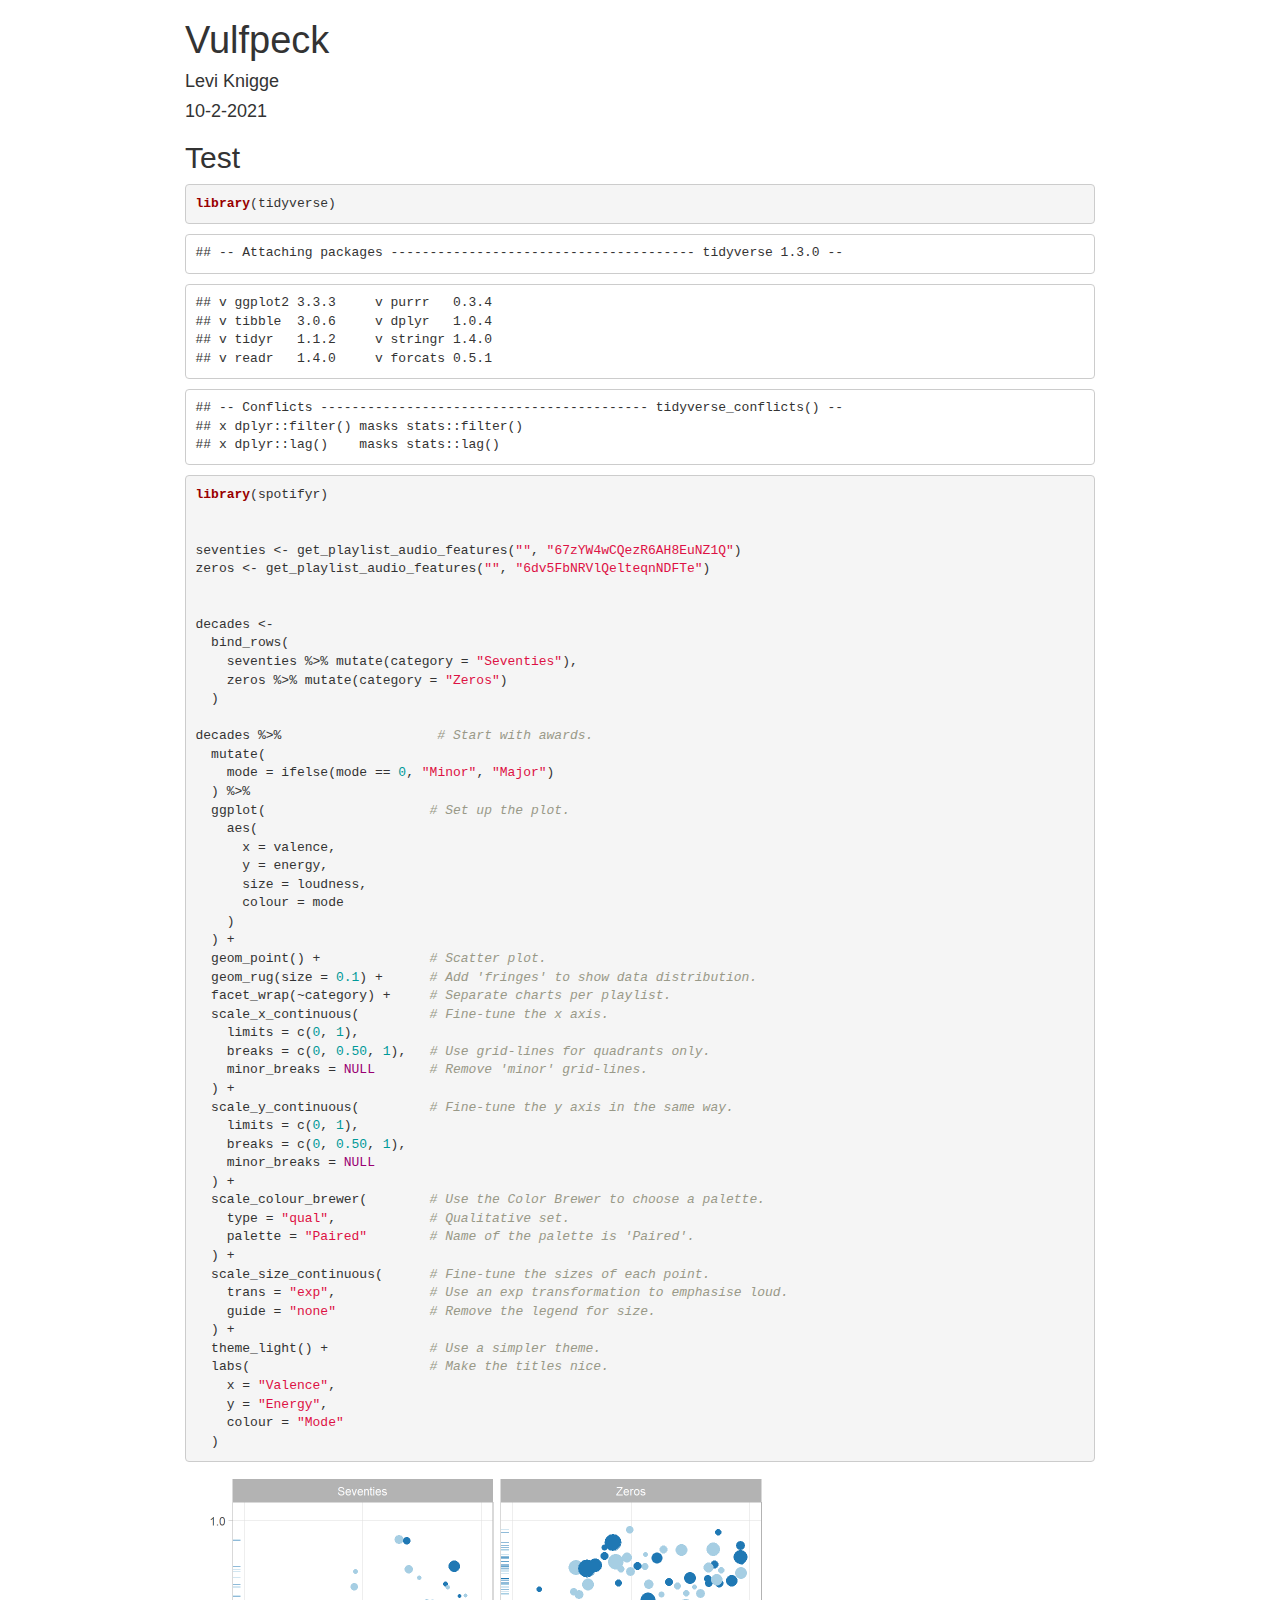
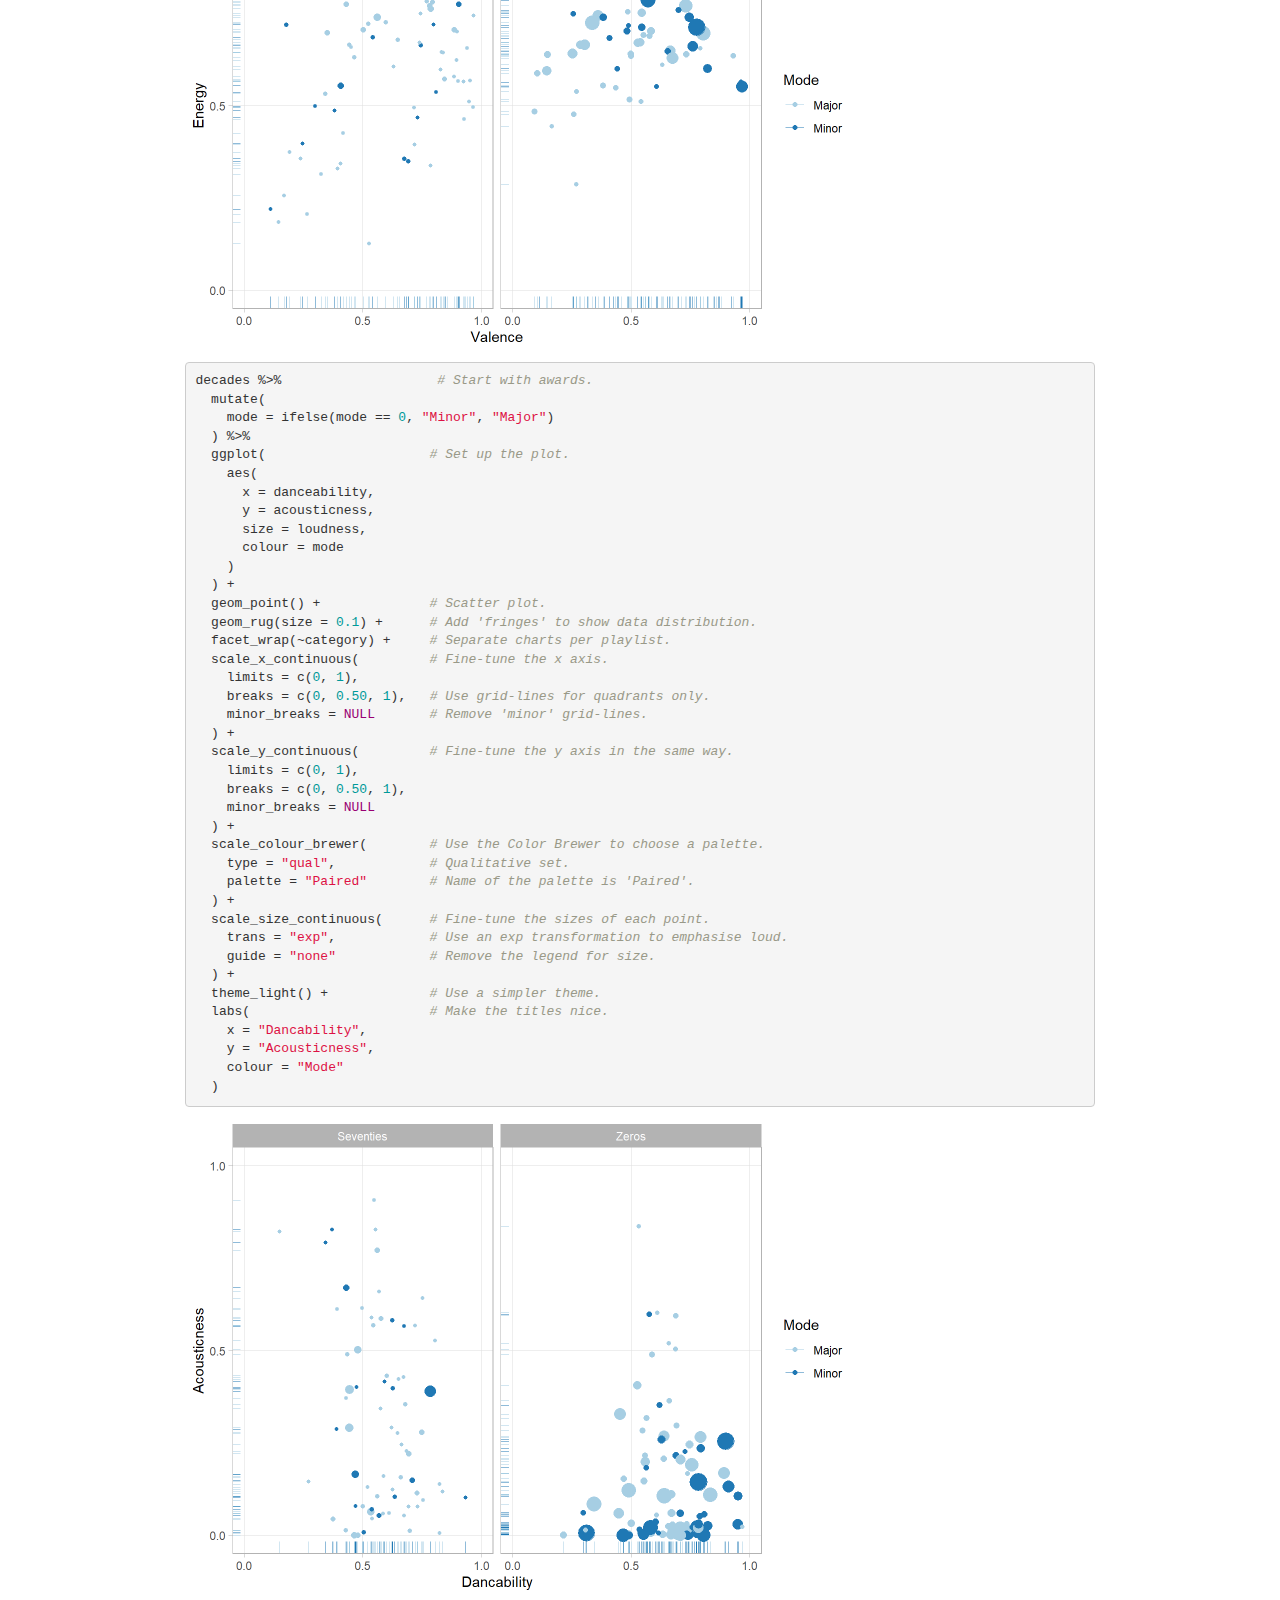
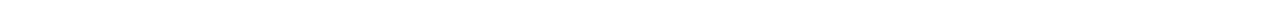
==== index.html @ d79774f5 "Index html demo" ====
<!DOCTYPE html>

<html>

<head>

<meta charset="utf-8" />
<meta name="generator" content="pandoc" />
<meta http-equiv="X-UA-Compatible" content="IE=EDGE" />


<meta name="author" content="Levi Knigge" />


<title>Vulfpeck</title>

<script src="[data-uri]"></script>
<script src="[data-uri]"></script>
<meta name="viewport" content="width=device-width, initial-scale=1" />
<link href="data:text/css,html%7Bfont%2Dfamily%3Asans%2Dserif%3B%2Dwebkit%2Dtext%2Dsize%2Dadjust%3A100%25%3B%2Dms%2Dtext%2Dsize%2Dadjust%3A100%25%7Dbody%7Bmargin%3A0%7Darticle%2Caside%2Cdetails%2Cfigcaption%2Cfigure%2Cfooter%2Cheader%2Chgroup%2Cmain%2Cmenu%2Cnav%2Csection%2Csummary%7Bdisplay%3Ablock%7Daudio%2Ccanvas%2Cprogress%2Cvideo%7Bdisplay%3Ainline%2Dblock%3Bvertical%2Dalign%3Abaseline%7Daudio%3Anot%28%5Bcontrols%5D%29%7Bdisplay%3Anone%3Bheight%3A0%7D%5Bhidden%5D%2Ctemplate%7Bdisplay%3Anone%7Da%7Bbackground%2Dcolor%3Atransparent%7Da%3Aactive%2Ca%3Ahover%7Boutline%3A0%7Dabbr%5Btitle%5D%7Bborder%2Dbottom%3A1px%20dotted%7Db%2Cstrong%7Bfont%2Dweight%3A700%7Ddfn%7Bfont%2Dstyle%3Aitalic%7Dh1%7Bmargin%3A%2E67em%200%3Bfont%2Dsize%3A2em%7Dmark%7Bcolor%3A%23000%3Bbackground%3A%23ff0%7Dsmall%7Bfont%2Dsize%3A80%25%7Dsub%2Csup%7Bposition%3Arelative%3Bfont%2Dsize%3A75%25%3Bline%2Dheight%3A0%3Bvertical%2Dalign%3Abaseline%7Dsup%7Btop%3A%2D%2E5em%7Dsub%7Bbottom%3A%2D%2E25em%7Dimg%7Bborder%3A0%7Dsvg%3Anot%28%3Aroot%29%7Boverflow%3Ahidden%7Dfigure%7Bmargin%3A1em%2040px%7Dhr%7Bheight%3A0%3B%2Dwebkit%2Dbox%2Dsizing%3Acontent%2Dbox%3B%2Dmoz%2Dbox%2Dsizing%3Acontent%2Dbox%3Bbox%2Dsizing%3Acontent%2Dbox%7Dpre%7Boverflow%3Aauto%7Dcode%2Ckbd%2Cpre%2Csamp%7Bfont%2Dfamily%3Amonospace%2Cmonospace%3Bfont%2Dsize%3A1em%7Dbutton%2Cinput%2Coptgroup%2Cselect%2Ctextarea%7Bmargin%3A0%3Bfont%3Ainherit%3Bcolor%3Ainherit%7Dbutton%7Boverflow%3Avisible%7Dbutton%2Cselect%7Btext%2Dtransform%3Anone%7Dbutton%2Chtml%20input%5Btype%3Dbutton%5D%2Cinput%5Btype%3Dreset%5D%2Cinput%5Btype%3Dsubmit%5D%7B%2Dwebkit%2Dappearance%3Abutton%3Bcursor%3Apointer%7Dbutton%5Bdisabled%5D%2Chtml%20input%5Bdisabled%5D%7Bcursor%3Adefault%7Dbutton%3A%3A%2Dmoz%2Dfocus%2Dinner%2Cinput%3A%3A%2Dmoz%2Dfocus%2Dinner%7Bpadding%3A0%3Bborder%3A0%7Dinput%7Bline%2Dheight%3Anormal%7Dinput%5Btype%3Dcheckbox%5D%2Cinput%5Btype%3Dradio%5D%7B%2Dwebkit%2Dbox%2Dsizing%3Aborder%2Dbox%3B%2Dmoz%2Dbox%2Dsizing%3Aborder%2Dbox%3Bbox%2Dsizing%3Aborder%2Dbox%3Bpadding%3A0%7Dinput%5Btype%3Dnumber%5D%3A%3A%2Dwebkit%2Dinner%2Dspin%2Dbutton%2Cinput%5Btype%3Dnumber%5D%3A%3A%2Dwebkit%2Douter%2Dspin%2Dbutton%7Bheight%3Aauto%7Dinput%5Btype%3Dsearch%5D%7B%2Dwebkit%2Dbox%2Dsizing%3Acontent%2Dbox%3B%2Dmoz%2Dbox%2Dsizing%3Acontent%2Dbox%3Bbox%2Dsizing%3Acontent%2Dbox%3B%2Dwebkit%2Dappearance%3Atextfield%7Dinput%5Btype%3Dsearch%5D%3A%3A%2Dwebkit%2Dsearch%2Dcancel%2Dbutton%2Cinput%5Btype%3Dsearch%5D%3A%3A%2Dwebkit%2Dsearch%2Ddecoration%7B%2Dwebkit%2Dappearance%3Anone%7Dfieldset%7Bpadding%3A%2E35em%20%2E625em%20%2E75em%3Bmargin%3A0%202px%3Bborder%3A1px%20solid%20silver%7Dlegend%7Bpadding%3A0%3Bborder%3A0%7Dtextarea%7Boverflow%3Aauto%7Doptgroup%7Bfont%2Dweight%3A700%7Dtable%7Bborder%2Dspacing%3A0%3Bborder%2Dcollapse%3Acollapse%7Dtd%2Cth%7Bpadding%3A0%7D%40media%20print%7B%2A%2C%3Aafter%2C%3Abefore%7Bcolor%3A%23000%21important%3Btext%2Dshadow%3Anone%21important%3Bbackground%3A0%200%21important%3B%2Dwebkit%2Dbox%2Dshadow%3Anone%21important%3Bbox%2Dshadow%3Anone%21important%7Da%2Ca%3Avisited%7Btext%2Ddecoration%3Aunderline%7Da%5Bhref%5D%3Aafter%7Bcontent%3A%22%20%28%22%20attr%28href%29%20%22%29%22%7Dabbr%5Btitle%5D%3Aafter%7Bcontent%3A%22%20%28%22%20attr%28title%29%20%22%29%22%7Da%5Bhref%5E%3D%22javascript%3A%22%5D%3Aafter%2Ca%5Bhref%5E%3D%22%23%22%5D%3Aafter%7Bcontent%3A%22%22%7Dblockquote%2Cpre%7Bborder%3A1px%20solid%20%23999%3Bpage%2Dbreak%2Dinside%3Aavoid%7Dthead%7Bdisplay%3Atable%2Dheader%2Dgroup%7Dimg%2Ctr%7Bpage%2Dbreak%2Dinside%3Aavoid%7Dimg%7Bmax%2Dwidth%3A100%25%21important%7Dh2%2Ch3%2Cp%7Borphans%3A3%3Bwidows%3A3%7Dh2%2Ch3%7Bpage%2Dbreak%2Dafter%3Aavoid%7D%2Enavbar%7Bdisplay%3Anone%7D%2Ebtn%3E%2Ecaret%2C%2Edropup%3E%2Ebtn%3E%2Ecaret%7Bborder%2Dtop%2Dcolor%3A%23000%21important%7D%2Elabel%7Bborder%3A1px%20solid%20%23000%7D%2Etable%7Bborder%2Dcollapse%3Acollapse%21important%7D%2Etable%20td%2C%2Etable%20th%7Bbackground%2Dcolor%3A%23fff%21important%7D%2Etable%2Dbordered%20td%2C%2Etable%2Dbordered%20th%7Bborder%3A1px%20solid%20%23ddd%21important%7D%7D%40font%2Dface%7Bfont%2Dfamily%3A%27Glyphicons%20Halflings%27%3Bsrc%3Aurl%28data%3Aapplication%2Fvnd%2Ems%2Dfontobject%3Bbase64%2Cn04AAEFNAAACAAIABAAAAAAABQAAAAAAAAABAJABAAAEAExQAAAAAAAAAAIAAAAAAAAAAAEAAAAAAAAAJxJ%[base64]%2FSEdmjKHUbyow8ATBE40IvWA3vTu8LiABDQ%2BpexwUMcm1SMnNryctQSiI1K5ZnbOlXKmnVV5YvRe6RnNMFNCOs1KNVpn6yZhCJkRtVRNzEufeIq7HgSrcx4S8h%2Fv4vnrrKc6oCNxmSk2uKlZQHBii6iKFoH0746ThvkO1kJHlxjrkxs%2BLWORaDQBEtiYJIR5IB9Bi1UyL4Rmr0BNigNkMzlKQmnofBHviqVzUxwdMb3NdCn69hy%2BpRYVKGVS%2F1tnsqv4LL7wCCPZZAZPT4aCShHjHJVNuXbmMrY5LeQaGnvAkXlVrJgKRAUdFjrWEah9XebPeQMj7KS7DIBAFt8ycgC5PLGUOHSE3ErGZCiViNLL5ZARfywnCoZaKQCu6NuFX42AEeKtKUGnr%2FCm2Cy8tpFhBPMW5Fxi4Qm4TkDWh4IWFDClhU2hRWosUWqcKLlgyXB%2BlSHaWaHiWlBAR8SeSgSPCQxdVQgzUixWKSTrIQEbU94viDctkvX%2BVSjJuUmV8L4CXShI11esnp0pjWNZIyxKHS4wVQ2ime1P4RnhvGw0aDN1OLAXGERsB7buFpFGGBAre4QEQR0HOIO5oYH305G%2BKspT%2FFupEGGafCCwxSe6ZUa%2B073rXHnNdVXE6eWvibUS27XtRzkH838mYLMBmYysZTM0EM3A1fbpCBYFccN1B%2FEnCYu%2FTgCGmr7bMh8GfYL%2BBfcLvB0gRagC09w9elfldaIy%2FhNCBLRgBgtCC7jAF63wLSMAfbfAlEggYU0bUA7ACCJmTDpEmJtI78w4%2FBO7dN7JR7J7ZvbYaUbaILSQsRBiF3HGk5fEg6p9unwLvn98r%2BvnsV%2B372uf1xBLq4qU%2F45fTuqaAP%2BpssmCCCTF0mhEow8ZXZOS8D7Q85JsxZ%2BAzok7B7O%2Ff6J8AzYBySZQB%2FQHYUSA%2BEeQhEWiS6AIQzgcsDiER4MjgMBAWDV4AgQ3g1eBgIdweCQmCjJEMkJ%2BPKRWyFHHmg1Wi%2F6xzUgA0LREoKJChwnQa9B%2B5RQZRB3IlBlkAnxyQNaANwHMowzlYSMCBgnbpzvqpl0iTJNCQidDI9ZrSYNIRBhHtUa5YHMHxyGEik9hDE0AKj72AbTCaxtHPUaKZdAZSnQTyjGqGLsmBStCejApUhg4uBMU6mATujEl%2BKdDPbI6Ag4vLr%2BhjY6lbjBeoLKnZl0UZgRX8gTySOeynZVz1wOq7e1hFGYIq%2BMhrGxDLak0PrwYzSXtcuyhXEhwOYofiW%2BEcI%2Fjw8P6IY6ed%2BetAbuqKp5QIapT77LnAe505lMuqL79a0ut4rWexzFttsOsLDy7zvtQzcq3U1qabe7tB0wHWVXji%2BzDbo8x8HyIRUbXnwUcklFv51fvTymiV%2BMXLSmGH9d9%2BaXpD5X6lao41anWGig7IwIdnoBY2ht%2FpO9mClLo4NdXHAsefqWUKlXJkbqPOFhMoR4aiA1BXqhRNbB2Xwi%2B7u%2FjpAoOpKJ0UX24EsrzMfHXViakCNcKjBxuQX8BO0ZqjJ3xXzf%2B61t2VXOSgJ8xu65QKgtN6FibPmPYsXbJRHHqbgATcSZxBqGiDiU4NNNsYBsKD0MIP%2FOfKnlk%2FLkaid%[base64]%2FgFtuW0wR4cgd%2BZKesSV7QkNE2kw6AV4hoIuC02LGmTomyf8PiO6CZzOTLTPQ%2BHW06H%2Btx%2BbQ8LmDYg1pTFrp2oJXgkZTyeRJZM0C8aE2LpFrNVDuhARsN543%2FFV6klQ6Tv1OoZGXLv0igKrl%2FCmJxRmX7JJbJ998VSIPQRyDBICzl4JJlYHbdql30NvYcOuZ7a10uWRrgoieOdgIm4rlq6vNOQBuqESLbXG5lzdJGHw2m0sDYmODXbYGTfSTGRKpssTO95fothJCjUGQgEL4yKoGAF%2F0SrpUDNn8CBgBcSDQByAeNkCXp4S4Ro2Xh4OeaGRgR66PVOsU8bc6TR5%[base64]%2F1SgRCJ1dk4UdBT7OoyuNgLs0oCd8RnrEIb6QdMxT2QjD4zMrJkfgx5aDMcA4orsTtKCqWb%2FVeyceqa5OGSmB28YwH4rFbkQaLoUN8OQQYnD3w2eXpI4ScQfbCUZiJ4yMOIKLyyTc7BQ4uXUw6Ee6%2FxM%2B4Y67ngNBknxIPwuppgIhFcwJyr6EIj%2BLzNj%2FmfR2vhhRlx0BILZoAYruF0caWQ7YxO66UmeguDREAFHYuC7HJviRgVO6ruJH59h%2FC%2FPkgSle8xNzZJULLWq9JMDTE2fjGE146a1Us6PZDGYle6ldWRqn%2FpdpgHKNGrGIdkRK%2BKPETT9nKT6kLyDI8xd9A1FgWmXWRAIHwZ37WyZHOVyCadJEmMVz0MadMjDrPho%2BEIochkVC2xgGiwwsQ6DMv2P7UXqT4x7CdcYGId2BJQQa85EQKmCmwcRejQ9Bm4oATENFPkxPXILHpMPUyWTI5rjNOsIlmEeMbcOCEqInpXACYQ9DDxmFo9vcmsDblcMtg4tqBerNngkIKaFJmrQAPnq1dEzsMXcwjcHdfdCibcAxxA%2Bq%2Fj9m3LM%2FO7WJka4tSidVCjsvo2lQ%2F2ewyoYyXwAYyr2PlRoR5MpgVmSUIrM3PQxXPbgjBOaDQFIyFMJvx3Pc5RSYj12ySVF9fwFPQu2e2KWVoL9q3Ayv3IzpGHUdvdPdrNUdicjsTQ2ISy7QU3DrEytIjvbzJnAkmANXjAFERA0MUoPF3%2F5KFmW14bBNOhwircYgMqoDpUMcDtCmBE82QM2YtdjVLB4kBuKho%2FbcwQdeboqfQartuU3CsCf%2BcXkgYAqp%2F0Ee3RorAZt0AvvOCSI4JICIlGlsV0bsSid%2FNIEALAAzb6HAgyWHBps6xAOwkJIGcB82CxRQq4sJf3FzA70A%2BTRqcqjEMETCoez3mkPcpnoALs0ugJY8kQwrC%[base64]%2FWDHA60cYFaI%2FPjpzquUqdaYGcIq%2BmLez3WLFFCtNBN2QJcrlcoELgiPku5R5dSlJFaCEqEZle1AQzAKC%2B1SotMcBNyQUFuRHRF6OlimSBgjZeTBCwLyc6A%2BP%2FoFRchXTz5ADknYJHxzrJ5pGuIKRQISU6WyKTBBjD8WozmVYWIsto1AS5rxzKlvJu4E%2FvwOiKxRtCWsDM%2BeTHUrmwrCK5BIfMzGkD%2B0Fk5LzBs0jMYXktNDblB06LMNJ09U8pzSLmo14MS0OMjcdrZ31pyQqxJJpRImlSvfYAK8inkYU52QY2FPEVsjoWewpwhRp5yAuNpkqhdb7ku9Seefl2D0B8SMTFD90xi4CSOwwZy9IKkpMtI3FmFUg3%2FkFutpQGNc3pCR7gvC4sgwbupDu3DyEN%2BW6YGLNM21jpB49irxy9BSlHrVDlnihGKHwPrbVFtc%2Bh1rVQKZduxIyojccZIIcOCmhEnC7UkY68WXKQgLi2JCDQkQWJRQuk60hZp0D3rtCTINSeY9Ej2kIKYfGxwOs4j9qMM7fYZiipzgcf7TamnehqdhsiMiCawXnz4xAbyCkLAx5EGbo3Ax1u3dUIKnTxIaxwQTHehPl3V491H0%2BbC5zgpGz7Io%2BmjdhKlPJ01EeMpM7UsRJMi1nGjmJg35i6bQBAAxjO%2FENJubU2mg3ONySEoWklCwdABETcs7ck3jgiuU9pcKKpbgn%2B3YlzV1FzIkB6pmEDOSSyDfPPlQskznctFji0kpgZjW5RZe6x9kYT4KJcXg0bNiCyif%2BpZACCyRMmYsfiKmN9tSO65F0R2OO6ytlEhY5Sj6uRKfFxw0ijJaAx%2Fk3QgnAFSq27%2F2i4GEBA%2BUvTJKK%2F9eISNvG46Em5RZfjTYLdeD8kdXHyrwId%2FDQZUaMCY4gGbke2C8vfjgV%2FY9kkRQOJIn%2FxM9INZSpiBnqX0Q9GlQPpPKAyO5y%2BW5NMPSRdBCUlmuxl40ZfMCnf2Cp044uI9WLFtCi4YVxKjuRCOBWIb4XbIsGdbo4qtMQnNOQz4XDSui7W%2FN6l54qOynCqD3DpWQ%2BmpD7C40D8BZEWGJX3tlAaZBMj1yjvDYKwCJBa201u6nBKE5UE%2B7QSEhCwrXfbRZylAaAkplhBWX50dumrElePyNMRYUrC99UmcSSNgImhFhDI4BXjMtiqkgizUGCrZ8iwFxU6fQ8GEHCFdLewwxYWxgScAYMdMLmcZR6b7rZl95eQVDGVoUKcRMM1ixXQtXNkBETZkVVPg8LoSrdetHzkuM7DjZRHP02tCxA1fmkXKF3VzfN1pc1cv%2F8lbTIkkYpqKM9VOhp65ktYk%2BQ46myFWBapDfyWUCnsnI00QTBQmuFjMZTcd0V2NQ768Fhpby04k2IzNR1wKabuGJqYWwSly6ocMFGTeeI%2BejsWDYgEvr66QgqdcIbFYDNgsm0x9UHY6SCd5%2B7tpsLpKdvhahIDyYmEJQCqMqtCF6UlrE5GXRmbu%[base64]%2FiOmsLtHSWNUWEGk9hScMPShasUA1AcHOtRZlqMeQ0OzYS9vQvYUjOLrzP07BUAFikcJNMi7gIxEw4pL1G54TcmmmoAQ5s7TGWErJZ2Io4yQ0ljRYhL8H5e62oDtLF8aDpnIvZ5R3GWJyAugdiiJW9hQAVTsnCBHhwu7rkBlBX6r3b7ejEY0k5GGeyKv66v%2B6dg7mcJTrWHbtMywbedYqCQ0FPwoytmSWsL8WTtChZCKKzEF7vP6De4x2BJkkniMgSdWhbeBSLtJZR9CTHetK1xb34AYIJ37OegYIoPVbXgJ%2FqDQK%2BbfCtxQRVKQu77WzOoM6SGL7MaZwCGJVk46aImai9fmam%2BWpHG%2B0BtQPWUgZ7RIAlPq6lkECUhZQ2gqWkMYKcYMYaIc4gYCDFHYa2d1nzp3%2BJ1eCBay8IYZ0wQRKGAqvCuZ%2FUgbQPyllosq%2BXtfKIZOzmeJqRazpmmoP%2F76YfkjzV2NlXTDSBYB04SVlNQsFTbGPk1t%2FI4Jktu0XSgifO2ozFOiwd%2F0SssJDn0dn4xqk4GDTTKX73%2FwQyBLdqgJ%2BWx6AQaba3BA9CKEzjtQYIfAsiYamapq80LAamYjinlKXUkxdpIDk0puXUEYzSalfRibAeDAKpNiqQ0FTwoxuGYzRnisyTotdVTclis1LHRQCy%2FqqL8oUaQzWRxilq5Mi0IJGtMY02cGLD69vGjkj3p6pGePKI8bkBv5evq8SjjyU04vJR2cQXQwSJyoinDsUJHCQ50jrFTT7yRdbdYQMB3MYCb6uBzJ9ewhXYPAIZSXfeEQBZZ3GPN3Nbhh%2FwkvAJLXnQMdi5NYYZ5GHE400GS5rXkOZSQsdZgIbzRnF9ueLnsfQ47wHAsirITnTlkCcuWWIUhJSbpM3wWhXNHvt2xUsKKMpdBSbJnBMcihkoDqAd1Zml%2FR4yrzow1Q2A5G%2Bkzo%2FRhRxQS2lCSDRV8LlYLBOOoo1bF4jwJAwKMK1tWLHlu9i0j4Ig8qVm6wE1DxXwAwQwsaBWUg2pOOol2dHxyt6npwJEdLDDVYyRc2D0HbcbLUJQj8gPevQBUBOUHXPrsAPBERICpnYESeu2OHotpXQxRGlCCtLdIsu23MhZVEoJg8Qumj%2FUMMc34IBqTKLDTp76WzL%2FdMjCxK7MjhiGjeYAC%2Fkj%2FjY%2FRde7hpSM1xChrog6yZ7OWTuD56xBJnGFE%2BpT2ElSyCnJcwVzCjkqeNLfMEJqKW0G7OFIp0G%2B9mh50I9o8k1tpCY0xYqFNIALgIfc2me4n1bmJnRZ89oepgLPT0NTMLNZsvSCZAc3TXaNB07vail36%2FdBySis4m9%2FDR8izaLJW6bWCkVgm5T%2Bius3ZXq4xI%2BGnbveLbdRwF2mNtsrE0JjYc1AXknCOrLSu7Te%2Fr4dPYMCl5qtiHNTn%2BTPbh1jCBHH%2BdMJNhwNgs3nT%2BOhQoQ0vYif56BMG6WowAcHR3DjQolxLzyVekHj00PBAaW7IIAF1EF%2BuRIWyXjQMAs2chdpaKPNaB%2BkSezYt0%2BCA04sOg5vx8Fr7Ofa9sUv87h7SLAUFSzbetCCZ9pmyLt6l6%2FTzoA1%2FZBG9bIUVHLAbi%2FkdBFgYGyGwRQGBpkqCEg2ah9UD6EedEcEL3j4y0BQQCiExEnocA3SZboh%2Bepgd3YsOkHskZwPuQ5OoyA0fTA5AXrHcUOQF%2BzkJHIA7PwCDk1gGVmGUZSSoPhNf%2BTklauz98QofOlCIQ%2FtCD4dosHYPqtPCXB3agggQQIqQJsSkB%2Bqn0rkQ1toJjON%2FOtCIB9RYv3PqRA4C4U68ZMlZn6BdgEvi2ziU%2BTQ6NIw3ej%2BAtDwMGEZk7e2IjxUWKdAxyaw9OCwSmeADTPPleyk6UhGDNXQb%2B%2BW6Uk4q6F7%2Frg6WVTo82IoCxSIsFDrav4EPHphD3u4hR53WKVvYZUwNCCeM4PMBWzK%2BEfIthZOkuAwPo5C5jgoZgn6dUdvx5rIDmd58cXXdKNfw3l%2BwM2UjgrDJeQHhbD7HW2QDoZMCujgIUkk5Fg8VCsdyjOtnGRx8wgKRPZN5dR0zPUyfGZFVihbFRniXZFOZGKPnEQzU3AnD1KfR6weHW2XS6KbPJxUkOTZsAB9vTVp3Le1F8q5l%2BDMcLiIq78jxAImD2pGFw0VHfRatScGlK6SMu8leTmhUSMy8Uhdd6xBiH3Gdman4tjQGLboJfqz6fL2WKHTmrfsKZRYX6BTDjDldKMosaSTLdQS7oDisJNqAUhw1PfTlnacCO8vl8706Km1FROgLDmudzxg%2BEWTiArtHgLsRrAXYWdB0NmToNCJdKm0KWycZQqb%2BMw76Qy29iQ5up%2FX7oyw8QZ75kP5F6iJAJz6KCmqxz8fEa%2FxnsMYcIO%2FvEkGRuMckhr4rIeLrKaXnmIzlNLxbFspOphkcnJdnz%2FChp%2FVlpj2P7jJQmQRwGnltkTV5dbF9fE3%2FfxoSqTROgq9wFUlbuYzYcasE0ouzBo%2BdDCDzxKAfhbAZYxQiHrLzV2iVexnDX%2FQnT1fsT%2Fxuhu1ui5qIytgbGmRoQkeQooO8eJNNZsf0iALur8QxZFH0nCMnjerYQqG1pIfjyVZWxhVRznmmfLG00BcBWJE6hzQWRyFknuJnXuk8A5FRDCulwrWASSNoBtR%2BCtGdkPwYN2o7DOw%2FVGlCZPusRBFXODQdUM5zeHDIVuAJBLqbO%2Ff9Qua%2BpDqEPk230Sob9lEZ8BHiCorjVghuI0lI4JDgHGRDD%2FprQ84B1pVGkIpVUAHCG%2Biz3Bn3qm2AVrYcYWhock4jso5%2BJ7HfHVj4WMIQdGctq3psBCVVzupQOEioBGA2Bk%2BUILT7%2BVoX5mdxxA5fS42gISQVi%2FHTzrgMxu0fY6hE1ocUwwbsbWcezrY2n6S8%2F6cxXkOH4prpmPuFoikTzY7T85C4T2XYlbxLglSv2uLCgFv8Quk%2FwdesUdWPeHYIH0R729JIisN9Apdd4eB10aqwXrPt%2BSu9mA8k8n1sjMwnfsfF2j3jMUzXepSHmZ%2FBfqXvzgUNQQWOXO8YEuFBh4QTYCkOAPxywpYu1VxiDyJmKVcmJPGWk%2Fgc3Pov02StyYDahwmzw3E1gYC9wkupyWfDqDSUMpCTH5e5N8B%2F%2FlHiMuIkTNw4USHrJU67bjXGqNav6PBuQSoqTxc8avHoGmvqNtXzIaoyMIQIiiUHIM64cXieouplhNYln7qgc4wBVAYR104kO%2BCvKqsg4yIUlFNThVUAKZxZt1XA34h3TCUUiXVkZ0w8Hh2R0Z5L0b4LZvPd%2Fp1gi%2F07h8qfwHrByuSxglc9cI4QIg2oqvC%2Fqm0i7tjPLTgDhoWTAKDO2ONW5oe%2B%2FeKB9vZB8K6C25yCZ9RFVMnb6NRdRjyVK57CHHSkJBfnM2%2Fj4ODUwRkqrtBBCrDsDpt8jhZdXoy%2F1BCqw3sSGhgGGy0a5Jw6BP%2FTExoCmNFYjZl248A0osgPyGEmRA%2BfAsqPVaNAfytu0vuQJ7rk3J4kTDTR2AlCHJ5cls26opZM4w3jMULh2YXKpcqGBtuleAlOZnaZGbD6DHzMd6i2oFeJ8z9XYmalg1Szd%2FocZDc1C7Y6vcALJz2lYnTXiWEr2wawtoR4g3jvWUU2Ngjd1cewtFzEvM1NiHZPeLlIXFbBPawxNgMwwAlyNSuGF3zizVeOoC9bag1qRAQKQE%2FEZBWC2J8mnXAN2aTBboZ7HewnObE8CwROudZHmUM5oZ%2FUgd%2FJZQK8lvAm43uDRAbyW8gZ%2BZGq0EVerVGUKUSm%2FIdn8AQHdR4m7bue88WBwft9mSCeMOt1ncBwziOmJYI2ZR7ewNMPiCugmSsE4EyQ%2BQATJG6qORMGd4snEzc6B4shPIo4G1T7PgSm8PY5eUkPdF8JZ0VBtadbHXoJgnEhZQaODPj2gpODKJY5Yp4DOsLBFxWbvXN755KWylJm%2BoOd4zEL9Hpubuy2gyyfxh8oEfFutnYWdfB8PdESLWYvSqbElP9qo3u6KTmkhoacDauMNNjj0oy40DFV7Ql0aZj77xfGl7TJNHnIwgqOkenruYYNo6h724%2BzUQ7%2BvkCpZB%2BpGA562hYQiDxHVWOq0oDQl%2FQsoiY%2BcuI7iWq%2FZIBtHcXJ7kks%2Bh2fCNUPA82BzjnqktNts%2BRLdk1VSu%2BtqEn7QZCCsvEqk6FkfiOYkrsw092J8jsfIuEKypNjLxrKA9kiA19mxBD2suxQKCzwXGws7kEJvlhUiV9tArLIdZW0IORcxEzdzKmjtFhsjKy%2F44XYXdI5noQoRcvjZ1RMPACRqYg2V1%2BOwOepcOknRLLFdYgTkT5UApt%2FJhLM3jeFYprZV%2BZow2g8fP%2BU68hkKFWJj2yBbKqsrp25xkZX1DAjUw52IMYWaOhab8Kp05VrdNftqwRrymWF4OQSjbdfzmRZirK8FMJELEgER2PHjEAN9pGfLhCUiTJFbd5LBkOBMaxLr%2FA1SY9dXFz4RjzoU9ExfJCmx%2FI9FKEGT3n2cmzl2X42L3Jh%2BAbQq6sA%2BSs1kitoa4TAYgKHaoybHUDJ51oETdeI%2F9ThSmjWGkyLi5QAGWhL0BG1UsTyRGRJOldKBrYJeB8ljLJHfATWTEQBXBDnQexOHTB%2BUn44zExFE4vLytcu5NwpWrUxO%2F0ZICUGM7hGABXym0V6ZvDST0E370St9MIWQOTWngeoQHUTdCJUP04spMBMS8LSker9cReVQkULFDIZDFPrhTzBl6sed9wcZQTbL%2BBDqMyaN3RJPh%2Fanbx%2BIv%2BqgQdAa3M9Z5JmvYlh4qop%2BHo1F1W5gbOE9YKLgAnWytXElU4G8GtW47lhgFE6gaSs%2Bgs37sFvi0PPVvA5dnCBgILTwoKd%2F%2BDoL9F6inlM7H4rOTzD79KJgKlZO%2FZgt22UsKhrAaXU5ZcLrAglTVKJEmNJvORGN1vqrcfSMizfpsgbIe9zno%2BgBoKVXgIL%2FVI8dB1O5o%2FR3Suez%2FgD7M781ShjKpIIORM%2FnxG%2BjjhhgPwsn2IoXsPGPqYHXA63zJ07M2GPEykQwJBYLK808qYxuIew4frk52nhCsnCYmXiR6CuapvE1IwRB4%2FQftDbEn%2BAucIr1oxrLabRj9q4ae0%2BfXkHnteAJwXRbVkR0mctVSwEbqhJiMSZUp9DNbEDMmjX22m3ABpkrPQQTP3S1sib5pD2VRKRd%2BeNAjLYyT0hGrdjWJZy24OYXRoWQAIhGBZRxuBFMjjZQhpgrWo8SiFYbojcHO8V5DyscJpLTHyx9Fimassyo5U6WNtquUMYgccaHY5amgR3PQzq3ToNM5ABnoB9kuxsebqmYZm0R9qxJbFXCQ1UPyFIbxoUraTJFDpCk0Wk9GaYJKz%2F6oHwEP0Q14lMtlddQsOAU9zlYdMVHiT7RQP3XCmWYDcHCGbVRHGnHuwzScA0BaSBOGkz3lM8CArjrBsyEoV6Ys4qgDK3ykQQPZ3hCRGNXQTNNXbEb6tDiTDLKOyMzRhCFT%2BmAUmiYbV3YQVqFVp9dorv%2BTsLeCykS2b5yyu8AV7IS9cxcL8z4Kfwp%2BxJyYLv1OsxQCZwTB4a8BZ%2F5EdxTBJthApqyfd9u3ifr%2FWILTqq5VqgwMT9SOxbSGWLQJUUWCVi4k9tho9nEsbUh7U6NUsLmkYFXOhZ0kmamaJLRNJzSj%2Fqn4Mso6zb6iLLBXoaZ6AqeWCjHQm2lztnejYYM2eubnpBdKVLORZhudH3JF1waBJKA9%2BW8EhMj3Kzf0L4vi4k6RoHh3Z5YgmSZmk6ns4fjScjAoL8GoOECgqgYEBYUGFVO4FUv4%2FYtowhEmTs0vrvlD%2FCrisnoBNDAcUi%2FteY7OctFlmARQzjOItrrlKuPO6E2Ox93L4O%2F4DcgV%2FdZ7qR3VBwVQxP1GCieA4RIpweYJ5FoYrHxqRBdJjnqbsikA2Ictbb8vE1GYIo9dacK0REgDX4smy6GAkxlH1yCGGsk%2BtgiDhNKuKu3yNrMdxafmKTF632F8Vx4BNK57GvlFisrkjN9WDAtjsWA0ENT2e2nETUb%2Fn7qwhvGnrHuf5bX6Vh%2Fn3xffU3PeHdR%2BFA92i6ufT3AlyAREoNDh6chiMWTvjKjHDeRhOa9YkOQRq1vQXEMppAQVwHCuIcV2g5rBn6GmZZpTR7vnSD6ZmhdSl176gqKTXu5E%2BYbfL0adwNtHP7dT7t7b46DVZIkzaRJOM%2BS6KcrzYVg%2BT3wSRFRQashjfU18NutrKa%2F7PXbtuJvpIjbgPeqd%2BpjmRw6YKpnANFSQcpzTZgpSNJ6J7uiagAbir%2F8tNXJ%2FOsOnRh6iuIexxrmkIneAgz8QoLmiaJ8sLQrELVK2yn3wOHp57BAZJhDZjTBzyoRAuuZ4eoxHruY1pSb7qq79cIeAdOwin4GdgMeIMHeG%2BFZWYaiUQQyC5b50zKjYw97dFjAeY2I4Bnl105Iku1y0lMA1ZHolLx19uZnRdILcXKlZGQx%2FGdEqSsMRU1BIrFqRcV1qQOOHyxOLXEGcbRtAEsuAC2V4K3p5mFJ22IDWaEkk9ttf5Izb2LkD1MnrSwztXmmD%2FQi%2FEmVEFBfiKGmftsPwVaIoZanlKndMZsIBOskFYpDOq3QUs9aSbAAtL5Dbokus2G4%2FasthNMK5UQKCOhU97oaOYNGsTah%2BjfCKsZnTRn5TbhFX8ghg8CBYt%2FBjeYYYUrtUZ5jVij%2Fop7V5SsbA4mYTOwZ46hqdpbB6Qvq3AS2HHNkC15pTDIcDNGsMPXaBidXYPHc6PJAkRh29Vx8KcgX46LoUQBhRM%2B3SW6Opll%2FwgxxsPgKJKzr5QCmwkUxNbeg6Wj34SUnEzOemSuvS2OetRCO8Tyy%2BQbSKVJcqkia%2BGvDefFwMOmgnD7h81TUtMn%2BmRpyJJ349HhAnoWFTejhpYTL9G8N2nVg1qkXBeoS9Nw2fB27t7trm7d%2FQK7Cr4uoCeOQ7%2F8JfKT77KiDzLImESHw%2F0wf73QeHu74hxv7uihi4fTX%2BXEwAyQG3264dwv17aJ5N335Vt9sdrAXhPOAv8JFvzqyYXwfx8WYJaef1gMl98JRFyl5Mv5Uo%2FoVH5ww5OzLFsiTPDns7fS6EURSSWd%2F92BxMYQ8sBaH%2Bj%2BwthQPdVgDGpTfi%2BJQIWMD8xKqULliRH01rTeyF8x8q%2FGBEEEBrAJMPf25UQwi0b8tmqRXY7kIvNkzrkvRWLnxoGYEJsz8u4oOyMp8cHyaybb1HdMCaLApUE%2B%2F7xLIZGP6H9xuSEXp1zLIdjk5nBaMuV%2FyTDRRP8Y2ww5RO6d2D94o%2B6ucWIqUAvgHIHXhZsmDhjVLczmZ3ca0Cb3PpKwt2UtHVQ0BgFJsqqTsnzZPlKahRUkEu4qmkJt%2Bkqdae76ViWe3STan69yaF9%2BfESD2lcQshLHWVu4ovItXxO69bqC5p1nZLvI8NdQB9s9UNaJGlQ5mG947ipdDA0eTIw%2FA1zEdjWquIsQXXGIVEH0thC5M%2BW9pZe7IhAVnPJkYCCXN5a32HjN6nsvokEqRS44tGIs7s2LVTvcrHAF%2BRVmI8L4HUYk4x%2B67AxSMJKqCg8zrGOgvK9kNMdDrNiUtSWuHFpC8%2Fp5qIQrEo%2FH%2B1l%2F0cAwQ2nKmpWxKcMIuHY44Y6DlkpO48tRuUGBWT0FyHwSKO72Ud%2BtJUfdaZ4CWNijzZtlRa8%2BCkmO%2FEwHYfPZFU%2FhzjFWH7vnzHRMo%2BaF9u8qHSAiEkA2HjoNQPEwHsDKOt6hOoK3Ce%2F%2B%2F9boMWDa44I6FrQhdgS7OnNaSzwxWKZMcyHi6LN4WC6sSj0qm2PSOGBTvDs%2FGWJS6SwEN%2FULwpb4LQo9fYjUfSXRwZkynUazlSpvX9e%2BG2zor8l%2BYaMxSEomDdLHGcD6YVQPegTaA74H8%2BV4WvJkFUrjMLGLlvSZQWvi8%2FQA7yzQ8GPno%2F%2F5SJHRP%2FOqKObPCo81s%2F%2B6WgLqykYpGAgQZhVDEBPXWgU%2FWzFZjKUhSFInufPRiMAUULC6T11yL45ZrRoB4DzOyJShKXaAJIBS9wzLYIoCEcJKQW8GVCx4fihqJ6mshBUXSw3wWVj3grrHQlGNGhIDNNzsxQ3M%2BGWn6ASobIWC%2BLbYOC6UpahVO13Zs2zOzZC8z7FmA05JhUGyBsF4tsG0drcggIFzgg%2Fkpf3%2BCnAXKiMgIE8Jk%2FMhpkc8DUJEUzDSnWlQFme3d0sHZDrg7LavtsEX3cHwjCYA17pMTfx8Ajw9hHscN67hyo%2BRJQ4458RmPywXykkVcW688oVUrQhahpPRvTWPnuI0B%2BSkQu7dCyvLRyFYlC1LG1gRCIvn3rwQeINzZQC2KXq31FaR9UmVV2QeGVqBHjmE%2BVMd3b1fhCynD0pQNhCG6%2FWCDbKPyE7NRQzL3BzQAJ0g09aUzcQA6mUp9iZFK6Sbp%2FYbHjo%2B%2B7%2FWj8S4YNa%2BZdqAw1hDrKWFXv9%2BzaXpf8ZTDSbiqsxnwN%2FCzK5tPkOr4tRh2kY3Bn9JtalbIOI4b3F7F1vPQMfoDcdxMS8CW9m%2FNCW%2FHILTUVWQIPiD0j1A6bo8vsv6P1hCESl2abrSJWDrq5sSzUpwoxaCU9FtJyYH4QFMxDBpkkBR6kn0LMPO%2B5EJ7Z6bCiRoPedRZ%2FP0SSdii7ZnPAtVwwHUidcdyspwncz5uq6vvm4IEDbJVLUFCn%2FLvIHfooUBTkFO130FC7CmmcrKdgDJcid9mvVzsDSibOoXtIf9k6ABle3PmIxejodc4aob0QKS432srrCMndbfD454q52V01G4q913mC5HOsTzWF4h2No1av1VbcUgWAqyoZl%2B11PoFYnNv2HwAODeNRkHj%2B8SF1fcvVBu6MrehHAZK1Gm69ICcTKizykHgGFx7QdowTVAsYEF2tVc0Z6wLryz2FI1sc5By2znJAAmINndoJiB4sfPdPrTC8RnkW7KRCwxC6YvXg5ahMlQuMpoCSXjOlBy0Kij%2BbsCYPbGp8BdCBiLmLSAkEQRaieWo1SYvZIKJGj9Ur%2FeWHjiB7SOVdqMAVmpBvfRiebsFjger7DC%2B8kRFGtNrTrnnGD2GAJb8rQCWkUPYHhwXsjNBSkE6lGWUj5QNhK0DMNM2l%2BkXRZ0KLZaGsFSIdQz%2FHXDxf3%2FTE30%2BDgBKWGWdxElyLccJfEpjsnszECNoDGZpdwdRgCixeg9L4EPhH%2BRptvRMVRaahu4cySjS3P5wxAUCPkmn%2BrhyASpmiTaiDeggaIxYBmtLZDDhiWIJaBgzfCsAGUF1Q1SFZYyXDt9skCaxJsxK2Ms65dmdp5WAZyxik%2FzbrTQk5KmgxCg%2Ff45L0jywebOWUYFJQAJia7XzCV0x89rpp%2Ff3AVWhSPyTanqmik2SkD8A3Ml4NhIGLAjBXtPShwKYfi2eXtrDuKLk4QlSyTw1ftXgwqA2jUuopDl%2B5tfUWZNwBpEPXghzbBggYCw%2Fdhy0ntds2yeHCDKkF%2FYxQjNIL%2FF%2F37jLPHCKBO9ibwYCmuxImIo0ijV2Wbg3kSN2psoe8IsABv3RNFaF9uMyCtCYtqcD%2BqNOhwMlfARQUdJ2tUX%2BMNJqOwIciWalZsmEjt07tfa8ma4cji9sqz%2BQ9hWfmMoKEbIHPOQORbhQRHIsrTYlnVTNvcq1imqmmPDdVDkJgRcTgB8Sb6epCQVmFZe%2BjGDiNJQLWnfx%2BdrTKYjm0G8yH0ZAGMWzEJhUEQ4Maimgf%2Fbkvo8PLVBsZl152y5S8%2BHRDfZIMCbYZ1WDp4yrdchOJw8k6R%2B%2F2pHmydK4NIK2PHdFPHtoLmHxRDwLFb7eB%2BM4zNZcB9NrAgjVyzLM7xyYSY13ykWfIEEd2n5%2FiYp3ZdrCf7fL%2Ben%2BsIJu2W7E30MrAgZBD1rAAbZHPgeAMtKCg3NpSpYQUDWJu9bT3V7tOKv%2BNRiJc8JAKqqgCA%2FPNRBR7ChpiEulyQApMK1AyqcWnpSOmYh6yLiWkGJ2mklCSPIqN7UypWj3dGi5MvsHQ87MrB4VFgypJaFriaHivwcHIpmyi5LhNqtem4q0n8awM19Qk8BOS0EsqGscuuydYsIGsbT5GHnERUiMpKJl4ON7qjB4fEqlGN%2FhCky89232UQCiaeWpDYCJINXjT6xl4Gc7DxRCtgV0i1ma4RgWLsNtnEBRQFqZggCLiuyEydmFd7WlogpkCw5G1x4ft2psm3KAREwVwr1Gzl6RT7FDAqpVal34ewVm3VH4qn5mjGj%2BbYL1NgfLNeXDwtmYSpwzbruDKpTjOdgiIHDVQSb5%2FzBgSMbHLkxWWgghIh9QTFSDILixVwg0Eg1puooBiHAt7DzwJ7m8i8%2Fi%2BjHvKf0QDnnHVkVTIqMvIQImOrzCJwhSR7qYB5gSwL6aWL9hERHCZc4G2%2BJrpgHNB8eCCmcIWIQ6rSdyPCyftXkDlErUkHafHRlkOIjxGbAktz75bnh50dU7YHk%2BMz7wwstg6RFZb%2BTZuSOx1qqP5C66c0mptQmzIC2dlpte7vZrauAMm%2F7RfBYkGtXWGiaWTtwvAQiq2oD4YixPLXE2khB2FRaNRDTk%2B9sZ6K74Ia9VntCpN4BhJGJMT4Z5c5FhSepRCRWmBXqx%2BwhVZC4me4saDs2iNqXMuCl6iAZflH8fscC1sTsy4PHeC%2BXYuqMBMUun5YezKbRKmEPwuK%2BCLzijPEQgfhahQswBBLfg%[base64]%2BRCMlDDbElcjaROLDoualmUIQ88Kekk3iM4OQrADcxi3rJguS4MOIBIgKgXrjd1WkbCdqxJk%2F4efRIFsavZA7KvvJQqp3Iid5Z0NFc5aiMRzGN3vrpBzaMy4JYde3wr96PjN90AYOIbyp6T4zj8LoE66OGcX1Ef4Z3KoWLAUF4BTg7ug%2FAbkG5UNQXAMkQezujSHeir2uTThgd3gpyzDrbnEdDRH2W7U6PeRvBX1ZFMP5RM%2BZu6UUZZD8hDPHldVWntTCNk7To8IeOW9yn2wx0gmurwqC60AOde4r3ETi5pVMSDK8wxhoGAoEX9NLWHIR33VbrbMveii2jAJlrxwytTHbWNu8Y4N8vCCyZjAX%2FpcsfwXbLze2%2BD%2Bu33OGBoJyAAL3jn3RuEcdp5If8O%2Ba4NKWvxOTyDltG0IWoHhwVGe7dKkCWFT%2B%2Btm%2BhaBCikRUUMrMhYKZJKYoVuv%2FbsJzO8DwfVIInQq3g3BYypiz8baogH3r3GwqCwFtZnz4xMjAVOYnyOi5HWbFA8n0qz1OjSpHWFzpQOpvkNETZBGpxN8ybhtqV%2FDMUxd9uFZmBfKXMCn%2FSqkWJyKPnT6lq%2B4zBZni6fYRByJn6OK%2BOgPBGRAJluwGSk4wxjOOzyce%2FPKODwRlsgrVkdcsEiYrqYdXo0Er2GXi2GQZd0tNJT6c9pK1EEJG1zgDJBoTVuCXGAU8BKTvCO%2FcEQ1Wjk3Zzuy90JX4m3O5IlxVFhYkSUwuQB2up7jhvkm%2BbddRQu5F9s0XftGEJ9JSuSk%2BZachCbdU45fEqbugzTIUokwoAKvpUQF%2FCvLbWW5BNQFqFkJg2f30E%2F48StNe5QwBg8zz3YAJ82FZoXBxXSv4QDooDo79NixyglO9AembuBcx5Re3CwOKTHebOPhkmFC7wNaWtoBhFuV4AkEuJ0J%2B1pT0tLkvFVZaNzfhs%2FKd3%2BA9YsImlO4XK4vpCo%2FelHQi%2F9gkFg07xxnuXLt21unCIpDV%2BbbRxb7FC6nWYTsMFF8%2B1LUg4JFjVt3vqbuhHmDKbgQ4e%2BRGizRiO8ky05LQGMdL2IKLSNar0kNG7lHJMaXr5mLdG3nykgj6vB%2FKVijd1ARWkFEf3yiUw1v%2FWaQivVUpIDdSNrrKbjO5NPnxz6qTTGgYg03HgPhDrCFyYZTi3XQw3HXCva39mpLNFtz8AiEhxAJHpWX13gCTAwgm9YTvMeiqetdNQv6IU0hH0G%2BZManTqDLPjyrOse7WiiwOJCG%[base64]%2F6gQKuihPtiUtlCQVPohUgzfezTg8o1b3n9pNZeco1QucaoXe40Fa5JYhqdTspFmxGtW9h5ezLFZs3j%2FN46f%2BS2rjYNC2JySXrnSAFhvAkz9a5L3pza8eYKHNoPrvBRESpxYPJdKVUxBE39nJ1chrAFpy4MMkf0qKgYALctGg1DQI1kIymyeS2AJNT4X240d3IFQb%2F0jQbaHJ2YRK8A%2Bls6WMhWmpCXYG5jqapGs5%2FeOJErxi2%2F2KWVHiPellTgh%2FfNl%2F2KYPKb7DUcAg%2BmCOPQFCiU9Mq%2FWLcU1xxC8aLePFZZlE%2BPCLzf7ey46INWRw2kcXySR9FDgByXzfxiNKwDFbUSMMhALPFSedyjEVM5442GZ4hTrsAEvZxIieSHGSgkwFh%2FnFNdrrFD4tBH4Il7fW6ur4J8Xaz7RW9jgtuPEXQsYk7gcMs2neu3zJwTyUerHKSh1iTBkj2YJh1SSOZL5pLuQbFFAvyO4k1Hxg2h99MTC6cTUkbONQIAnEfGsGkNFWRbuRyyaEZInM5pij73EA9rPIUfU4XoqQpHT9THZkW%2BoKFLvpyvTBMM69tN1Ydwv1LIEhHsC%2BueVG%2Bw%2BkyCPsvV3erRikcscHjZCkccx6VrBkBRusTDDd8847GA7p2Ucy0y0HdSRN6YIBciYa4vuXcAZbQAuSEmzw%2BH%2FAuOx%2BaH%2BtBL88H57D0MsqyiZxhOEQkF%2F8DR1d2hSPMj%2FsNOa5rxcUnBgH8ictv2J%2Bcb4BA4v3MCShdZ2vtK30vAwkobnEWh7rsSyhmos3WC93Gn9C4nnAd%2FPjMMtQfyDNZsOPd6XcAsnBE%2FmRHtHEyJMzJfZFLE9OvQa0i9kUmToJ0ZxknTgdl%2FXPV8xoh0K7wNHHsnBdvFH3sv52lU7UFteseLG%2FVanIvcwycVA7%2BBE1Ulyb20BvwUWZcMTKhaCcmY3ROpvonVMV4N7yBXTL7IDtHzQ4CCcqF66LjF3xUqgErKzolLyCG6Kb7irP%2FMVTCCwGRxfrPGpMMGvPLgJ881PHMNMIO09T5ig7AzZTX%2F5PLlwnJLDAPfuHynSGhV4tPqR3gJ4kg4c06c%2FF1AcjGytKm2Yb5jwMotF7vro4YDLWlnMIpmPg36NgAZsGA0W1spfLSue4xxat0Gdwd0lqDBOgIaMANykwwDKejt5YaNtJYIkrSgu0KjIg0pznY0SCd1qlC6R19g97UrWDoYJGlrvCE05J%2F5wkjpkre727p5PTRX5FGrSBIfJqhJE%2FIS876PaHFkx9pGTH3oaY3jJRvLX9Iy3Edoar7cFvJqyUlOhAEiOSAyYgVEGkzHdug%2BoRHIEOXAExMiTSKU9A6nmRC8mp8iYhwWdP2U%[base64]%2FBQQp1sWlNolpIu4ekxUTBV7NmxOFKEBmmN%2BnA7pvF78%2FRII5ZHA09OAiE%2F66MF6HQ%2BqVEJCHxwymukkNvzqHEh52dULPbVasfQMgTDyBZzx4007YiKdBuUauQOt27Gmy8ISclPmEUCIcuLbkb1mzQSqIa3iE0PJh7UMYQbkpe%2BhXjTJKdldyt2mVPwywoODGJtBV1lJTgMsuSQBlDMwhEKIfrvsxGQjHPCEfNfMAY2oxvyKcKPUbQySkKG6tj9AQyEW3Q5rpaDJ5Sns9ScLKeizPRbvWYAw4bXkrZdmB7CQopCH8NAmqbuciZChHN8lVGaDbCnmddnqO1PQ4ieMYfcSiBE5zzMz%2BJV%2F4eyzrzTEShvqSGzgWimkNxLvUj86iAwcZuIkqdB0VaIB7wncLRmzHkiUQpPBIXbDDLHBlq7vp9xwuC9AiNkIptAYlG7Biyuk8ILdynuUM1cHWJgeB%2BK3wBP%2FineogxkvBNNQ4AkW0hvpBOQGFfeptF2YTR75MexYDUy7Q%2F9uocGsx41O4IZhViw%2F2FvAEuGO5g2kyXBUijAggWM08bRhXg5ijgMwDJy40QeY%2FcQpUDZiIzmvskQpO5G1zyGZA8WByjIQU4jRoFJt56behxtHUUE%2Fom7Rj2psYXGmq3llVOCgGYKNMo4pzwntITtapDqjvQtqpjaJwjHmDzSVGLxMt12gEXAdLi%2FcaHSM3FPRGRf7dB7YC%2BcD2ho6oL2zGDCkjlf%2FDFoQVl8GS%2F56wur3rdV6ggtzZW60MRB3g%2BU1W8o8cvqIpMkctiGVMzXUFI7FacFLrgtdz4mTEr4aRAaQ2AFQaNeG7GX0yOJgMRYFziXdJf24kg%2FgBQIZMG%2FYcPEllRTVNoDYR6oSJ8wQNLuihfw81UpiKPm714bZX1KYjcXJdfclCUOOpvTxr9AAJevTY4HK%2FG7F3mUc3GOAKqh60zM0v34v%2BELyhJZqhkaMA8UMMOU90f8RKEJFj7EqepBVwsRiLbwMo1J2zrE2UYJnsgIAscDmjPjnzI8a719Wxp757wqmSJBjXowhc46QN4RwKIxqEE6E5218OeK7RfcpGjWG1jD7qND%2B%2FGTk6M56Ig4yMsU6LUW1EWE%2BfIYycVV1thldSlbP6ltdC01y3KUfkobkt2q01YYMmxpKRvh1Z48uNKzP%2FIoRIZ%2FF6buOymSnW8gICitpJjKWBscSb9JJKaWkvEkqinAJ2kowKoqkqZftRqfRQlLtKoqvTRDi2vg%2FRrPD%2Fd3a09J8JhGZlEkOM6znTsoMCsuvTmywxTCDhw5dd0GJOHCMPbsj3QLkTE3MInsZsimDQ3HkvthT7U9VA4s6G07sID0FW4SHJmRGwCl%2BMu4xf0ezqeXD2PtPDnwMPo86sbwDV%2B9PWcgFcARUVYm3hrFQrHcgMElFGbSM2A1zUYA3baWfheJp2AINmTJLuoyYD%2FOwA4a6V0ChBN97E8YtDBerUECv0u0TlxR5yhJCXvJxgyM73Bb6pyq0jTFJDZ4p1Am1SA6sh8nADd1hAcGBMfq4d%2FUfwnmBqe0Jun1n1LzrgKuZMAnxA3NtCN7Klf4BH%2B14B7ibBmgt0TGUafVzI4uKlpF7v8NmgNjg90D6QE3tbx8AjSAC%2BOA1YJvclyPKgT27QpIEgVYpbPYGBsnyCNrGz9XUsCHkW1QAHgL2STZk12QGqmvAB0NFteERkvBIH7INDsNW9KKaAYyDMdBEMzJiWaJHZALqDxQDWRntumSDPcplyFiI1oDpT8wbwe01AHhW6%2BvAUUBoGhY3CT2tgwehdPqU%2F4Q7ZLYvhRl%2FogOvR9O2%2BwkkPKW5vCTjD2fHRYXONCoIl4Jh1bZY0ZE1O94mMGn%2FdFSWBWzQ%2FVYk%2BGezi46RgiDv3EshoTmMSlioUK6MQEN8qeyK6FRninyX8ZPeUWjjbMJChn0n%2FyJvrq5bh5UcCAcBYSafTFg7p0jDgrXo2QWLb3WpSOET%2FHh4oSadBTvyDo10IufLzxiMLAnbZ1vcUmj3w7BQuIXjEZXifwukVxrGa9j%2BDXfpi12m1RbzYLg9J2wFergEwOxFyD0%2FJstNK06ZN2XdZSGWxcJODpQHOq4iKqjqkJUmPu1VczL5xTGUfCgLEYyNBCCbMBFT%2FcUP6pE%2FmujnHsSDeWxMbhrNilS5MyYR0nJyzanWXBeVcEQrRIhQeJA6Xt4f2eQESNeLwmC10WJVHqwx8SSyrtAAjpGjidcj1E2FYN0LObUcFQhafUKTiGmHWRHGsFCB%2BHEXgrzJEB5bp0QiF8ZHh11nFX8AboTD0PS4O1LqF8XBks2MpjsQnwKHF6HgaKCVLJtcr0XjqFMRGfKv8tmmykhLRzu%2BvqQ02%2BKpJBjaLt9ye1Ab%2BBbEBhy4EVdIJDrL2naV0o4wU8YZ2Lq04FG1mWCKC%2BUwkXOoAjneU%2FxHplMQo2cXUlrVNqJYczgYlaOEczVCs%2FOCgkyvLmTmdaBJc1iBLuKwmr6qtRnhowngsDxhzKFAi02tf8bmET8BO27ovJKF1plJwm3b0JpMh38%2BxsrXXg7U74QUM8ZCIMOpXujHntKdaRtsgyEZl5MClMVMMMZkZLNxH9%2Bb8fH6%2Bb8Lev30A9TuEVj9CqAdmwAAHBPbfOBFEATAPZ2CS0OH1Pj%2F0Q7PFUcC8hDrxESWdfgFRm%2B7vvWbkEppHB4T%2F1ApWnlTIqQwjcPl0VgS1yHSmD0OdsCVST8CQVwuiew1Y%2Bg3QGFjNMzwRB2DSsAk26cmA8lp2wIU4p93AUBiUHFGOxOajAqD7Gm6NezNDjYzwLOaSXRBYcWipTSONHjUDXCY4mMI8XoVCR%2FRrs%2FJLKXgEx%2BqkmeDlFOD1%2FyTQNDClRuiUyKYCllfMiQiyFkmuTz2vLsBNyRW%2Bxz%2B5FElFxWB28VjYIGZ0Yd%2B5wIjkcoMaggxswbT0pCmckRAErbRlIlcOGdBo4djTNO8FAgQ%2BlT6vPS60BwTRSUAM3ddkEAZiwtEyArrkiDRnS7LJ%2B2hwbzd2YDQagSgACpsovmjil5wfPuXq3GuH0CyE7FK3M4FgRaFoIkaodORrPx1%2BJpI9psyNYIFuJogZa0%2F1AhOWdlHQxdAgbwacsHqPZo8u%2FngAH2GmaTdhYnBfSDbBfh8CHq6Bx5bttP2%2BRdM%2BMAaYaZ0Y%2FADkbNCZuAyAVQa2OcXOeICmDn9Q%2FeFkDeFQg5MgHEDXq%2FtVjj%2Bjtd26nhaaolWxs1ixSUgOBwrDhRIGOLyOVk2%2FBc0UxvseQCO2pQ2i%2BKrfhu%2FWeBovNb5dJxQtJRUDv2mCwYVpNl2efQM9xQHnK0JwLYt%2FU0Wf%2BphiA4uw8G91slC832pmOTCAoZXohg1fewCZqLBhkOUBofBWpMPsqg7XEXgPfAlDo2U5WXjtFdS87PIqClCK5nW6adCeXPkUiTGx0emOIDQqw1yFYGHEVx20xKjJVYe0O8iLmnQr3FA9nSIQilUKtJ4ZAdcTm7%2BExseJauyqo30hs%2B1qSW211A1SFAOUgDlCGq7eTIcMAeyZkV1SQJ4j%2Fe1Smbq4HcjqgFbLAGLyKxlMDMgZavK5NAYH19Olz3la%2FQCTiVelFnU6O%2FGCvykqS%2FwZJDhKN9gBtSOp%2F1SP5VRgJcoVj%2Bkmf2wBgv4gjrgARBWiURYx8xENV3bEVUAAWWD3dYDKAIWk5opaCFCMR5ZjJExiCAw7gYiSZ2rkyTce4eNMY3lfGn%2B8p6%2BvBckGlKEXnA6Eota69OxDO9oOsJoy28BXOR0UoXNRaJD5ceKdlWMJlOFzDdZNpc05tkMGQtqeNF2lttZqNco1VtwXgRstLSQ6tSPChgqtGV5h2DcDReIQadaNRR6AsAYKL5gSFsCJMgfsaZ7DpKh8mg8Wz8V7H%2BgDnLuMxaWEIUPevIbClgap4dqmVWSrPgVYCzAoZHIa5z2Ocx1D%2FGvDOEqMOKLrMefWIbSWHZ6jbgA8qVBhYNHpx0P%2BjAgN5TB3haSifDcApp6yymEi6Ij%2FGsEpDYUgcHATJUYDUAmC1SCkJ4cuZXSAP2DEpQsGUjQmKJfJOvlC2x%2FpChkOyLW7KEoMYc5FDC4v2FGqSoRWiLsbPCiyg1U5yiHZVm1XLkHMMZL11%2Fyxyw0UnGig3MFdZklN5FI%2FqiT65T%2BjOXOdO7XbgWurOAZR6Cv9uu1cm5LjkXX4xi6mWn5r5NjBS0gTliHhMZI2WNqSiSphEtiCAwnafS11JhseDGHYQ5%2BbqWiAYiAv6Jsf79%2FVUs4cIl%2Bn6%2BWOjcgB%2F2l5TreoAV2717JzZbQIR0W1cl%[base64]%2FPhoawJDrGAP0JYWHgAVUByo%2FbGdiv2T2EMg8gsS14%2FrAdzlOYazFE7w4OzxeKiWdm3nSOnQRRKXSlVo8HEAbBfyJMKqoq%2BSCcTSx5NDtbFwNlh8VhjGGDu7JG5%2FTAGAvniQSSUog0pNzTim8Owc6QTuSKSTXlQqwV3eiEnklS3LeSXYPXGK2VgeZBqNcHG6tZHvA3vTINhV0ELuQdp3t1y9%2BogD8Kk%2FW7QoRN1UWPqM4%2BxdygkFDPLoTaumKReKiLWoPHOfY54m3qPx4c%2B4pgY3MRKKbljG8w4wvz8pxk3AqKsy4GMAkAtmRjRMsCxbb4Q2Ds0Ia9ci8cMT6DmsJG00XaHCIS%2Bo3F8YVVeikw13w%2BOEDaCYYhC0ZE54kA4jpjruBr5STWeqQG6M74HHL6TZ3lXrd99ZX%2B%2B7LhNatQaZosuxEf5yRA15S9gPeHskBIq3Gcw81AGb9%2FO53DYi%2F5CsQ51EmEh8Rkg4vOciClpy4d04eYsfr6fyQkBmtD%2BP8sNh6e%2BXYHJXT%2FlkXxT4KXU5F2sGxYyzfniMMQkb9OjDN2C8tRRgTyL7GwozH14PrEUZc6oz05Emne3Ts5EG7WolDmU8OB1LDG3VrpQxp%2BpT0KYV5dGtknU64JhabdqcVQbGZiAxQAnvN1u70y1AnmvOSPgLI6uB4AuDGhmAu3ATkJSw7OtS%2F2ToPjqkaq62%2F7WFG8advGlRRqxB9diP07JrXowKR9tpRa%2BjGJ91zxNTT1h8I2PcSfoUPtd7NejVoH03EUcqSBuFZPkMZhegHyo2ZAITovmm3zAIdGFWxoNNORiMRShgwdYwFzkPw5PA4a5MIIQpmq%2Bnsp3YMuXt%2FGkXxLx%2FP6%2BZJS0lFyz4MunC3eWSGE8xlCQrKvhKUPXr0hjpAN9ZK4PfEDrPMfMbGNWcHDzjA7ngMxTPnT7GMHar%2BgMQQ3NwHCv4zH4BIMYvzsdiERi6gebRmerTsVwZJTRsL8dkZgxgRxmpbgRcud%2BYlCIRpPwHShlUSwuipZnx9QCsEWziVazdDeKSYU5CF7UVPAhLer3CgJOQXl%2Fzh575R5rsrmRnKAzq4POFdgbYBuEviM4%2BLVC15ssLNFghbTtHWerS1hDt5s4qkLUha%2FqpZXhWh1C6lTQAqCNQnaDjS7UGFBC6wTu8yFnKJnExCnAs3Ok9yj5KpfZESQ4lTy5pTGTnkAUpxI%2ByjEldJfSo4y0QhG4i4IwkRFGcjWY8%2BEzgYYJUK7BXQksLxAww%2FYYWBMhJILB9e8ePEJ4OP7z%2B4%2FwOQDl64iOYDp26DaONPxpKtBxq%2FaTzRGarm3VkPYTLJKx6Z%2FMw2YbBGseJhPMwhhNswrIkyvV2BYzrvZbxLpKwcWJhYmFtVZ%2BlPEq91FzVp1HlQY1bZVLqeNR9SAUn6n0E28k%2FUuGkNpP1DBI5ch%2FEehZfjUQ9aE41NhETExoPT2gGQz0IhWJbEOvTQ4wgcXCHHFBhewYUiFHuhRSAUVmEHeCRQHQkXGFwkAgyzREJCVN7TRnTon36Zw3tPhx4EALwNdwDv%2BJ41YSP4B2CQqz0EFgARZ4ESgBHQgROwAVn9GTI%2BHYexTUevLUeta4%2FDqKrbMVS%2BYqb8hUwYCrlgKtmAq1YCrFgKrd4qpXiqZcKn1oqdWipjYKpWwVPVYqW6xUpVipKqFR3QKjagVEtAqHpxUMTitsnFaJOKx2cVhswq35RVpyiq9lFVNIKnOQVMkgqtYxVNxiqQjFS7GKlSIVIsQqPIhUWwioigFQ%2B%2BKkN8VHr49HDw9Ebo9EDo9DTo9Crg9BDg9%2FWx7gWx7YWwlobYrOGxWPNisAaAHEyALpkAVDIAeWAArsABVXACYuAD5cAF6wAKFQAQqgAbVAAsoAAlQAUaYAfkwAvogBWQACOgAD9AAHSAAKT4GUdMiOvFngBTwCn2AZ7Dv6B6k%2F90B8%2ByRnkV144AIBoAMTQATGgAjNAA4YABgwABZgB%[base64]%2Fn6j0cS%2Ba2gEU8gIHJ%2BBwfgZX4GL%2BBd%2FgW34FZ%2BBS%2FgUH4FN6BTegTvoEv6BJegRnYEF2A79gOvYDl2BdEjCkqkGtwXp0LNToIskOTXzh%2FF062yJ7AAAAEDAWAAABWhJ%2BKPEIJgBFxMVP7w2QJBGHASQnOBKXKFIdUK4igKA9IEaYJg%29%3Bsrc%3Aurl%28data%3Aapplication%2Fvnd%2Ems%2Dfontobject%3Bbase64%2Cn04AAEFNAAACAAIABAAAAAAABQAAAAAAAAABAJABAAAEAExQAAAAAAAAAAIAAAAAAAAAAAEAAAAAAAAAJxJ%[base64]%2FSEdmjKHUbyow8ATBE40IvWA3vTu8LiABDQ%2BpexwUMcm1SMnNryctQSiI1K5ZnbOlXKmnVV5YvRe6RnNMFNCOs1KNVpn6yZhCJkRtVRNzEufeIq7HgSrcx4S8h%2Fv4vnrrKc6oCNxmSk2uKlZQHBii6iKFoH0746ThvkO1kJHlxjrkxs%2BLWORaDQBEtiYJIR5IB9Bi1UyL4Rmr0BNigNkMzlKQmnofBHviqVzUxwdMb3NdCn69hy%2BpRYVKGVS%2F1tnsqv4LL7wCCPZZAZPT4aCShHjHJVNuXbmMrY5LeQaGnvAkXlVrJgKRAUdFjrWEah9XebPeQMj7KS7DIBAFt8ycgC5PLGUOHSE3ErGZCiViNLL5ZARfywnCoZaKQCu6NuFX42AEeKtKUGnr%2FCm2Cy8tpFhBPMW5Fxi4Qm4TkDWh4IWFDClhU2hRWosUWqcKLlgyXB%2BlSHaWaHiWlBAR8SeSgSPCQxdVQgzUixWKSTrIQEbU94viDctkvX%2BVSjJuUmV8L4CXShI11esnp0pjWNZIyxKHS4wVQ2ime1P4RnhvGw0aDN1OLAXGERsB7buFpFGGBAre4QEQR0HOIO5oYH305G%2BKspT%2FFupEGGafCCwxSe6ZUa%2B073rXHnNdVXE6eWvibUS27XtRzkH838mYLMBmYysZTM0EM3A1fbpCBYFccN1B%2FEnCYu%2FTgCGmr7bMh8GfYL%2BBfcLvB0gRagC09w9elfldaIy%2FhNCBLRgBgtCC7jAF63wLSMAfbfAlEggYU0bUA7ACCJmTDpEmJtI78w4%2FBO7dN7JR7J7ZvbYaUbaILSQsRBiF3HGk5fEg6p9unwLvn98r%2BvnsV%2B372uf1xBLq4qU%2F45fTuqaAP%2BpssmCCCTF0mhEow8ZXZOS8D7Q85JsxZ%2BAzok7B7O%2Ff6J8AzYBySZQB%2FQHYUSA%2BEeQhEWiS6AIQzgcsDiER4MjgMBAWDV4AgQ3g1eBgIdweCQmCjJEMkJ%2BPKRWyFHHmg1Wi%2F6xzUgA0LREoKJChwnQa9B%2B5RQZRB3IlBlkAnxyQNaANwHMowzlYSMCBgnbpzvqpl0iTJNCQidDI9ZrSYNIRBhHtUa5YHMHxyGEik9hDE0AKj72AbTCaxtHPUaKZdAZSnQTyjGqGLsmBStCejApUhg4uBMU6mATujEl%2BKdDPbI6Ag4vLr%2BhjY6lbjBeoLKnZl0UZgRX8gTySOeynZVz1wOq7e1hFGYIq%2BMhrGxDLak0PrwYzSXtcuyhXEhwOYofiW%2BEcI%2Fjw8P6IY6ed%2BetAbuqKp5QIapT77LnAe505lMuqL79a0ut4rWexzFttsOsLDy7zvtQzcq3U1qabe7tB0wHWVXji%2BzDbo8x8HyIRUbXnwUcklFv51fvTymiV%2BMXLSmGH9d9%2BaXpD5X6lao41anWGig7IwIdnoBY2ht%2FpO9mClLo4NdXHAsefqWUKlXJkbqPOFhMoR4aiA1BXqhRNbB2Xwi%2B7u%2FjpAoOpKJ0UX24EsrzMfHXViakCNcKjBxuQX8BO0ZqjJ3xXzf%2B61t2VXOSgJ8xu65QKgtN6FibPmPYsXbJRHHqbgATcSZxBqGiDiU4NNNsYBsKD0MIP%2FOfKnlk%2FLkaid%[base64]%2FgFtuW0wR4cgd%2BZKesSV7QkNE2kw6AV4hoIuC02LGmTomyf8PiO6CZzOTLTPQ%2BHW06H%2Btx%2BbQ8LmDYg1pTFrp2oJXgkZTyeRJZM0C8aE2LpFrNVDuhARsN543%2FFV6klQ6Tv1OoZGXLv0igKrl%2FCmJxRmX7JJbJ998VSIPQRyDBICzl4JJlYHbdql30NvYcOuZ7a10uWRrgoieOdgIm4rlq6vNOQBuqESLbXG5lzdJGHw2m0sDYmODXbYGTfSTGRKpssTO95fothJCjUGQgEL4yKoGAF%2F0SrpUDNn8CBgBcSDQByAeNkCXp4S4Ro2Xh4OeaGRgR66PVOsU8bc6TR5%[base64]%2F1SgRCJ1dk4UdBT7OoyuNgLs0oCd8RnrEIb6QdMxT2QjD4zMrJkfgx5aDMcA4orsTtKCqWb%2FVeyceqa5OGSmB28YwH4rFbkQaLoUN8OQQYnD3w2eXpI4ScQfbCUZiJ4yMOIKLyyTc7BQ4uXUw6Ee6%2FxM%2B4Y67ngNBknxIPwuppgIhFcwJyr6EIj%2BLzNj%2FmfR2vhhRlx0BILZoAYruF0caWQ7YxO66UmeguDREAFHYuC7HJviRgVO6ruJH59h%2FC%2FPkgSle8xNzZJULLWq9JMDTE2fjGE146a1Us6PZDGYle6ldWRqn%2FpdpgHKNGrGIdkRK%2BKPETT9nKT6kLyDI8xd9A1FgWmXWRAIHwZ37WyZHOVyCadJEmMVz0MadMjDrPho%2BEIochkVC2xgGiwwsQ6DMv2P7UXqT4x7CdcYGId2BJQQa85EQKmCmwcRejQ9Bm4oATENFPkxPXILHpMPUyWTI5rjNOsIlmEeMbcOCEqInpXACYQ9DDxmFo9vcmsDblcMtg4tqBerNngkIKaFJmrQAPnq1dEzsMXcwjcHdfdCibcAxxA%2Bq%2Fj9m3LM%2FO7WJka4tSidVCjsvo2lQ%2F2ewyoYyXwAYyr2PlRoR5MpgVmSUIrM3PQxXPbgjBOaDQFIyFMJvx3Pc5RSYj12ySVF9fwFPQu2e2KWVoL9q3Ayv3IzpGHUdvdPdrNUdicjsTQ2ISy7QU3DrEytIjvbzJnAkmANXjAFERA0MUoPF3%2F5KFmW14bBNOhwircYgMqoDpUMcDtCmBE82QM2YtdjVLB4kBuKho%2FbcwQdeboqfQartuU3CsCf%2BcXkgYAqp%2F0Ee3RorAZt0AvvOCSI4JICIlGlsV0bsSid%2FNIEALAAzb6HAgyWHBps6xAOwkJIGcB82CxRQq4sJf3FzA70A%2BTRqcqjEMETCoez3mkPcpnoALs0ugJY8kQwrC%[base64]%2FWDHA60cYFaI%2FPjpzquUqdaYGcIq%2BmLez3WLFFCtNBN2QJcrlcoELgiPku5R5dSlJFaCEqEZle1AQzAKC%2B1SotMcBNyQUFuRHRF6OlimSBgjZeTBCwLyc6A%2BP%2FoFRchXTz5ADknYJHxzrJ5pGuIKRQISU6WyKTBBjD8WozmVYWIsto1AS5rxzKlvJu4E%2FvwOiKxRtCWsDM%2BeTHUrmwrCK5BIfMzGkD%2B0Fk5LzBs0jMYXktNDblB06LMNJ09U8pzSLmo14MS0OMjcdrZ31pyQqxJJpRImlSvfYAK8inkYU52QY2FPEVsjoWewpwhRp5yAuNpkqhdb7ku9Seefl2D0B8SMTFD90xi4CSOwwZy9IKkpMtI3FmFUg3%2FkFutpQGNc3pCR7gvC4sgwbupDu3DyEN%2BW6YGLNM21jpB49irxy9BSlHrVDlnihGKHwPrbVFtc%2Bh1rVQKZduxIyojccZIIcOCmhEnC7UkY68WXKQgLi2JCDQkQWJRQuk60hZp0D3rtCTINSeY9Ej2kIKYfGxwOs4j9qMM7fYZiipzgcf7TamnehqdhsiMiCawXnz4xAbyCkLAx5EGbo3Ax1u3dUIKnTxIaxwQTHehPl3V491H0%2BbC5zgpGz7Io%2BmjdhKlPJ01EeMpM7UsRJMi1nGjmJg35i6bQBAAxjO%2FENJubU2mg3ONySEoWklCwdABETcs7ck3jgiuU9pcKKpbgn%2B3YlzV1FzIkB6pmEDOSSyDfPPlQskznctFji0kpgZjW5RZe6x9kYT4KJcXg0bNiCyif%2BpZACCyRMmYsfiKmN9tSO65F0R2OO6ytlEhY5Sj6uRKfFxw0ijJaAx%2Fk3QgnAFSq27%2F2i4GEBA%2BUvTJKK%2F9eISNvG46Em5RZfjTYLdeD8kdXHyrwId%2FDQZUaMCY4gGbke2C8vfjgV%2FY9kkRQOJIn%2FxM9INZSpiBnqX0Q9GlQPpPKAyO5y%2BW5NMPSRdBCUlmuxl40ZfMCnf2Cp044uI9WLFtCi4YVxKjuRCOBWIb4XbIsGdbo4qtMQnNOQz4XDSui7W%2FN6l54qOynCqD3DpWQ%2BmpD7C40D8BZEWGJX3tlAaZBMj1yjvDYKwCJBa201u6nBKE5UE%2B7QSEhCwrXfbRZylAaAkplhBWX50dumrElePyNMRYUrC99UmcSSNgImhFhDI4BXjMtiqkgizUGCrZ8iwFxU6fQ8GEHCFdLewwxYWxgScAYMdMLmcZR6b7rZl95eQVDGVoUKcRMM1ixXQtXNkBETZkVVPg8LoSrdetHzkuM7DjZRHP02tCxA1fmkXKF3VzfN1pc1cv%2F8lbTIkkYpqKM9VOhp65ktYk%2BQ46myFWBapDfyWUCnsnI00QTBQmuFjMZTcd0V2NQ768Fhpby04k2IzNR1wKabuGJqYWwSly6ocMFGTeeI%2BejsWDYgEvr66QgqdcIbFYDNgsm0x9UHY6SCd5%2B7tpsLpKdvhahIDyYmEJQCqMqtCF6UlrE5GXRmbu%[base64]%2FiOmsLtHSWNUWEGk9hScMPShasUA1AcHOtRZlqMeQ0OzYS9vQvYUjOLrzP07BUAFikcJNMi7gIxEw4pL1G54TcmmmoAQ5s7TGWErJZ2Io4yQ0ljRYhL8H5e62oDtLF8aDpnIvZ5R3GWJyAugdiiJW9hQAVTsnCBHhwu7rkBlBX6r3b7ejEY0k5GGeyKv66v%2B6dg7mcJTrWHbtMywbedYqCQ0FPwoytmSWsL8WTtChZCKKzEF7vP6De4x2BJkkniMgSdWhbeBSLtJZR9CTHetK1xb34AYIJ37OegYIoPVbXgJ%2FqDQK%2BbfCtxQRVKQu77WzOoM6SGL7MaZwCGJVk46aImai9fmam%2BWpHG%2B0BtQPWUgZ7RIAlPq6lkECUhZQ2gqWkMYKcYMYaIc4gYCDFHYa2d1nzp3%2BJ1eCBay8IYZ0wQRKGAqvCuZ%2FUgbQPyllosq%2BXtfKIZOzmeJqRazpmmoP%2F76YfkjzV2NlXTDSBYB04SVlNQsFTbGPk1t%2FI4Jktu0XSgifO2ozFOiwd%2F0SssJDn0dn4xqk4GDTTKX73%2FwQyBLdqgJ%2BWx6AQaba3BA9CKEzjtQYIfAsiYamapq80LAamYjinlKXUkxdpIDk0puXUEYzSalfRibAeDAKpNiqQ0FTwoxuGYzRnisyTotdVTclis1LHRQCy%2FqqL8oUaQzWRxilq5Mi0IJGtMY02cGLD69vGjkj3p6pGePKI8bkBv5evq8SjjyU04vJR2cQXQwSJyoinDsUJHCQ50jrFTT7yRdbdYQMB3MYCb6uBzJ9ewhXYPAIZSXfeEQBZZ3GPN3Nbhh%2FwkvAJLXnQMdi5NYYZ5GHE400GS5rXkOZSQsdZgIbzRnF9ueLnsfQ47wHAsirITnTlkCcuWWIUhJSbpM3wWhXNHvt2xUsKKMpdBSbJnBMcihkoDqAd1Zml%2FR4yrzow1Q2A5G%2Bkzo%2FRhRxQS2lCSDRV8LlYLBOOoo1bF4jwJAwKMK1tWLHlu9i0j4Ig8qVm6wE1DxXwAwQwsaBWUg2pOOol2dHxyt6npwJEdLDDVYyRc2D0HbcbLUJQj8gPevQBUBOUHXPrsAPBERICpnYESeu2OHotpXQxRGlCCtLdIsu23MhZVEoJg8Qumj%2FUMMc34IBqTKLDTp76WzL%2FdMjCxK7MjhiGjeYAC%2Fkj%2FjY%2FRde7hpSM1xChrog6yZ7OWTuD56xBJnGFE%2BpT2ElSyCnJcwVzCjkqeNLfMEJqKW0G7OFIp0G%2B9mh50I9o8k1tpCY0xYqFNIALgIfc2me4n1bmJnRZ89oepgLPT0NTMLNZsvSCZAc3TXaNB07vail36%2FdBySis4m9%2FDR8izaLJW6bWCkVgm5T%2Bius3ZXq4xI%2BGnbveLbdRwF2mNtsrE0JjYc1AXknCOrLSu7Te%2Fr4dPYMCl5qtiHNTn%2BTPbh1jCBHH%2BdMJNhwNgs3nT%2BOhQoQ0vYif56BMG6WowAcHR3DjQolxLzyVekHj00PBAaW7IIAF1EF%2BuRIWyXjQMAs2chdpaKPNaB%2BkSezYt0%2BCA04sOg5vx8Fr7Ofa9sUv87h7SLAUFSzbetCCZ9pmyLt6l6%2FTzoA1%2FZBG9bIUVHLAbi%2FkdBFgYGyGwRQGBpkqCEg2ah9UD6EedEcEL3j4y0BQQCiExEnocA3SZboh%2Bepgd3YsOkHskZwPuQ5OoyA0fTA5AXrHcUOQF%2BzkJHIA7PwCDk1gGVmGUZSSoPhNf%2BTklauz98QofOlCIQ%2FtCD4dosHYPqtPCXB3agggQQIqQJsSkB%2Bqn0rkQ1toJjON%2FOtCIB9RYv3PqRA4C4U68ZMlZn6BdgEvi2ziU%2BTQ6NIw3ej%2BAtDwMGEZk7e2IjxUWKdAxyaw9OCwSmeADTPPleyk6UhGDNXQb%2B%2BW6Uk4q6F7%2Frg6WVTo82IoCxSIsFDrav4EPHphD3u4hR53WKVvYZUwNCCeM4PMBWzK%2BEfIthZOkuAwPo5C5jgoZgn6dUdvx5rIDmd58cXXdKNfw3l%2BwM2UjgrDJeQHhbD7HW2QDoZMCujgIUkk5Fg8VCsdyjOtnGRx8wgKRPZN5dR0zPUyfGZFVihbFRniXZFOZGKPnEQzU3AnD1KfR6weHW2XS6KbPJxUkOTZsAB9vTVp3Le1F8q5l%2BDMcLiIq78jxAImD2pGFw0VHfRatScGlK6SMu8leTmhUSMy8Uhdd6xBiH3Gdman4tjQGLboJfqz6fL2WKHTmrfsKZRYX6BTDjDldKMosaSTLdQS7oDisJNqAUhw1PfTlnacCO8vl8706Km1FROgLDmudzxg%2BEWTiArtHgLsRrAXYWdB0NmToNCJdKm0KWycZQqb%2BMw76Qy29iQ5up%2FX7oyw8QZ75kP5F6iJAJz6KCmqxz8fEa%2FxnsMYcIO%2FvEkGRuMckhr4rIeLrKaXnmIzlNLxbFspOphkcnJdnz%2FChp%2FVlpj2P7jJQmQRwGnltkTV5dbF9fE3%2FfxoSqTROgq9wFUlbuYzYcasE0ouzBo%2BdDCDzxKAfhbAZYxQiHrLzV2iVexnDX%2FQnT1fsT%2Fxuhu1ui5qIytgbGmRoQkeQooO8eJNNZsf0iALur8QxZFH0nCMnjerYQqG1pIfjyVZWxhVRznmmfLG00BcBWJE6hzQWRyFknuJnXuk8A5FRDCulwrWASSNoBtR%2BCtGdkPwYN2o7DOw%2FVGlCZPusRBFXODQdUM5zeHDIVuAJBLqbO%2Ff9Qua%2BpDqEPk230Sob9lEZ8BHiCorjVghuI0lI4JDgHGRDD%2FprQ84B1pVGkIpVUAHCG%2Biz3Bn3qm2AVrYcYWhock4jso5%2BJ7HfHVj4WMIQdGctq3psBCVVzupQOEioBGA2Bk%2BUILT7%2BVoX5mdxxA5fS42gISQVi%2FHTzrgMxu0fY6hE1ocUwwbsbWcezrY2n6S8%2F6cxXkOH4prpmPuFoikTzY7T85C4T2XYlbxLglSv2uLCgFv8Quk%2FwdesUdWPeHYIH0R729JIisN9Apdd4eB10aqwXrPt%2BSu9mA8k8n1sjMwnfsfF2j3jMUzXepSHmZ%2FBfqXvzgUNQQWOXO8YEuFBh4QTYCkOAPxywpYu1VxiDyJmKVcmJPGWk%2Fgc3Pov02StyYDahwmzw3E1gYC9wkupyWfDqDSUMpCTH5e5N8B%2F%2FlHiMuIkTNw4USHrJU67bjXGqNav6PBuQSoqTxc8avHoGmvqNtXzIaoyMIQIiiUHIM64cXieouplhNYln7qgc4wBVAYR104kO%2BCvKqsg4yIUlFNThVUAKZxZt1XA34h3TCUUiXVkZ0w8Hh2R0Z5L0b4LZvPd%2Fp1gi%2F07h8qfwHrByuSxglc9cI4QIg2oqvC%2Fqm0i7tjPLTgDhoWTAKDO2ONW5oe%2B%2FeKB9vZB8K6C25yCZ9RFVMnb6NRdRjyVK57CHHSkJBfnM2%2Fj4ODUwRkqrtBBCrDsDpt8jhZdXoy%2F1BCqw3sSGhgGGy0a5Jw6BP%2FTExoCmNFYjZl248A0osgPyGEmRA%2BfAsqPVaNAfytu0vuQJ7rk3J4kTDTR2AlCHJ5cls26opZM4w3jMULh2YXKpcqGBtuleAlOZnaZGbD6DHzMd6i2oFeJ8z9XYmalg1Szd%2FocZDc1C7Y6vcALJz2lYnTXiWEr2wawtoR4g3jvWUU2Ngjd1cewtFzEvM1NiHZPeLlIXFbBPawxNgMwwAlyNSuGF3zizVeOoC9bag1qRAQKQE%2FEZBWC2J8mnXAN2aTBboZ7HewnObE8CwROudZHmUM5oZ%2FUgd%2FJZQK8lvAm43uDRAbyW8gZ%2BZGq0EVerVGUKUSm%2FIdn8AQHdR4m7bue88WBwft9mSCeMOt1ncBwziOmJYI2ZR7ewNMPiCugmSsE4EyQ%2BQATJG6qORMGd4snEzc6B4shPIo4G1T7PgSm8PY5eUkPdF8JZ0VBtadbHXoJgnEhZQaODPj2gpODKJY5Yp4DOsLBFxWbvXN755KWylJm%2BoOd4zEL9Hpubuy2gyyfxh8oEfFutnYWdfB8PdESLWYvSqbElP9qo3u6KTmkhoacDauMNNjj0oy40DFV7Ql0aZj77xfGl7TJNHnIwgqOkenruYYNo6h724%2BzUQ7%2BvkCpZB%2BpGA562hYQiDxHVWOq0oDQl%2FQsoiY%2BcuI7iWq%2FZIBtHcXJ7kks%2Bh2fCNUPA82BzjnqktNts%2BRLdk1VSu%2BtqEn7QZCCsvEqk6FkfiOYkrsw092J8jsfIuEKypNjLxrKA9kiA19mxBD2suxQKCzwXGws7kEJvlhUiV9tArLIdZW0IORcxEzdzKmjtFhsjKy%2F44XYXdI5noQoRcvjZ1RMPACRqYg2V1%2BOwOepcOknRLLFdYgTkT5UApt%2FJhLM3jeFYprZV%2BZow2g8fP%2BU68hkKFWJj2yBbKqsrp25xkZX1DAjUw52IMYWaOhab8Kp05VrdNftqwRrymWF4OQSjbdfzmRZirK8FMJELEgER2PHjEAN9pGfLhCUiTJFbd5LBkOBMaxLr%2FA1SY9dXFz4RjzoU9ExfJCmx%2FI9FKEGT3n2cmzl2X42L3Jh%2BAbQq6sA%2BSs1kitoa4TAYgKHaoybHUDJ51oETdeI%2F9ThSmjWGkyLi5QAGWhL0BG1UsTyRGRJOldKBrYJeB8ljLJHfATWTEQBXBDnQexOHTB%2BUn44zExFE4vLytcu5NwpWrUxO%2F0ZICUGM7hGABXym0V6ZvDST0E370St9MIWQOTWngeoQHUTdCJUP04spMBMS8LSker9cReVQkULFDIZDFPrhTzBl6sed9wcZQTbL%2BBDqMyaN3RJPh%2Fanbx%2BIv%2BqgQdAa3M9Z5JmvYlh4qop%2BHo1F1W5gbOE9YKLgAnWytXElU4G8GtW47lhgFE6gaSs%2Bgs37sFvi0PPVvA5dnCBgILTwoKd%2F%2BDoL9F6inlM7H4rOTzD79KJgKlZO%2FZgt22UsKhrAaXU5ZcLrAglTVKJEmNJvORGN1vqrcfSMizfpsgbIe9zno%2BgBoKVXgIL%2FVI8dB1O5o%2FR3Suez%2FgD7M781ShjKpIIORM%2FnxG%2BjjhhgPwsn2IoXsPGPqYHXA63zJ07M2GPEykQwJBYLK808qYxuIew4frk52nhCsnCYmXiR6CuapvE1IwRB4%2FQftDbEn%2BAucIr1oxrLabRj9q4ae0%2BfXkHnteAJwXRbVkR0mctVSwEbqhJiMSZUp9DNbEDMmjX22m3ABpkrPQQTP3S1sib5pD2VRKRd%2BeNAjLYyT0hGrdjWJZy24OYXRoWQAIhGBZRxuBFMjjZQhpgrWo8SiFYbojcHO8V5DyscJpLTHyx9Fimassyo5U6WNtquUMYgccaHY5amgR3PQzq3ToNM5ABnoB9kuxsebqmYZm0R9qxJbFXCQ1UPyFIbxoUraTJFDpCk0Wk9GaYJKz%2F6oHwEP0Q14lMtlddQsOAU9zlYdMVHiT7RQP3XCmWYDcHCGbVRHGnHuwzScA0BaSBOGkz3lM8CArjrBsyEoV6Ys4qgDK3ykQQPZ3hCRGNXQTNNXbEb6tDiTDLKOyMzRhCFT%2BmAUmiYbV3YQVqFVp9dorv%2BTsLeCykS2b5yyu8AV7IS9cxcL8z4Kfwp%2BxJyYLv1OsxQCZwTB4a8BZ%2F5EdxTBJthApqyfd9u3ifr%2FWILTqq5VqgwMT9SOxbSGWLQJUUWCVi4k9tho9nEsbUh7U6NUsLmkYFXOhZ0kmamaJLRNJzSj%2Fqn4Mso6zb6iLLBXoaZ6AqeWCjHQm2lztnejYYM2eubnpBdKVLORZhudH3JF1waBJKA9%2BW8EhMj3Kzf0L4vi4k6RoHh3Z5YgmSZmk6ns4fjScjAoL8GoOECgqgYEBYUGFVO4FUv4%2FYtowhEmTs0vrvlD%2FCrisnoBNDAcUi%2FteY7OctFlmARQzjOItrrlKuPO6E2Ox93L4O%2F4DcgV%2FdZ7qR3VBwVQxP1GCieA4RIpweYJ5FoYrHxqRBdJjnqbsikA2Ictbb8vE1GYIo9dacK0REgDX4smy6GAkxlH1yCGGsk%2BtgiDhNKuKu3yNrMdxafmKTF632F8Vx4BNK57GvlFisrkjN9WDAtjsWA0ENT2e2nETUb%2Fn7qwhvGnrHuf5bX6Vh%2Fn3xffU3PeHdR%2BFA92i6ufT3AlyAREoNDh6chiMWTvjKjHDeRhOa9YkOQRq1vQXEMppAQVwHCuIcV2g5rBn6GmZZpTR7vnSD6ZmhdSl176gqKTXu5E%2BYbfL0adwNtHP7dT7t7b46DVZIkzaRJOM%2BS6KcrzYVg%2BT3wSRFRQashjfU18NutrKa%2F7PXbtuJvpIjbgPeqd%2BpjmRw6YKpnANFSQcpzTZgpSNJ6J7uiagAbir%2F8tNXJ%2FOsOnRh6iuIexxrmkIneAgz8QoLmiaJ8sLQrELVK2yn3wOHp57BAZJhDZjTBzyoRAuuZ4eoxHruY1pSb7qq79cIeAdOwin4GdgMeIMHeG%2BFZWYaiUQQyC5b50zKjYw97dFjAeY2I4Bnl105Iku1y0lMA1ZHolLx19uZnRdILcXKlZGQx%2FGdEqSsMRU1BIrFqRcV1qQOOHyxOLXEGcbRtAEsuAC2V4K3p5mFJ22IDWaEkk9ttf5Izb2LkD1MnrSwztXmmD%2FQi%2FEmVEFBfiKGmftsPwVaIoZanlKndMZsIBOskFYpDOq3QUs9aSbAAtL5Dbokus2G4%2FasthNMK5UQKCOhU97oaOYNGsTah%2BjfCKsZnTRn5TbhFX8ghg8CBYt%2FBjeYYYUrtUZ5jVij%2Fop7V5SsbA4mYTOwZ46hqdpbB6Qvq3AS2HHNkC15pTDIcDNGsMPXaBidXYPHc6PJAkRh29Vx8KcgX46LoUQBhRM%2B3SW6Opll%2FwgxxsPgKJKzr5QCmwkUxNbeg6Wj34SUnEzOemSuvS2OetRCO8Tyy%2BQbSKVJcqkia%2BGvDefFwMOmgnD7h81TUtMn%2BmRpyJJ349HhAnoWFTejhpYTL9G8N2nVg1qkXBeoS9Nw2fB27t7trm7d%2FQK7Cr4uoCeOQ7%2F8JfKT77KiDzLImESHw%2F0wf73QeHu74hxv7uihi4fTX%2BXEwAyQG3264dwv17aJ5N335Vt9sdrAXhPOAv8JFvzqyYXwfx8WYJaef1gMl98JRFyl5Mv5Uo%2FoVH5ww5OzLFsiTPDns7fS6EURSSWd%2F92BxMYQ8sBaH%2Bj%2BwthQPdVgDGpTfi%2BJQIWMD8xKqULliRH01rTeyF8x8q%2FGBEEEBrAJMPf25UQwi0b8tmqRXY7kIvNkzrkvRWLnxoGYEJsz8u4oOyMp8cHyaybb1HdMCaLApUE%2B%2F7xLIZGP6H9xuSEXp1zLIdjk5nBaMuV%2FyTDRRP8Y2ww5RO6d2D94o%2B6ucWIqUAvgHIHXhZsmDhjVLczmZ3ca0Cb3PpKwt2UtHVQ0BgFJsqqTsnzZPlKahRUkEu4qmkJt%2Bkqdae76ViWe3STan69yaF9%2BfESD2lcQshLHWVu4ovItXxO69bqC5p1nZLvI8NdQB9s9UNaJGlQ5mG947ipdDA0eTIw%2FA1zEdjWquIsQXXGIVEH0thC5M%2BW9pZe7IhAVnPJkYCCXN5a32HjN6nsvokEqRS44tGIs7s2LVTvcrHAF%2BRVmI8L4HUYk4x%2B67AxSMJKqCg8zrGOgvK9kNMdDrNiUtSWuHFpC8%2Fp5qIQrEo%2FH%2B1l%2F0cAwQ2nKmpWxKcMIuHY44Y6DlkpO48tRuUGBWT0FyHwSKO72Ud%2BtJUfdaZ4CWNijzZtlRa8%2BCkmO%2FEwHYfPZFU%2FhzjFWH7vnzHRMo%2BaF9u8qHSAiEkA2HjoNQPEwHsDKOt6hOoK3Ce%2F%2B%2F9boMWDa44I6FrQhdgS7OnNaSzwxWKZMcyHi6LN4WC6sSj0qm2PSOGBTvDs%2FGWJS6SwEN%2FULwpb4LQo9fYjUfSXRwZkynUazlSpvX9e%2BG2zor8l%2BYaMxSEomDdLHGcD6YVQPegTaA74H8%2BV4WvJkFUrjMLGLlvSZQWvi8%2FQA7yzQ8GPno%2F%2F5SJHRP%2FOqKObPCo81s%2F%2B6WgLqykYpGAgQZhVDEBPXWgU%2FWzFZjKUhSFInufPRiMAUULC6T11yL45ZrRoB4DzOyJShKXaAJIBS9wzLYIoCEcJKQW8GVCx4fihqJ6mshBUXSw3wWVj3grrHQlGNGhIDNNzsxQ3M%2BGWn6ASobIWC%2BLbYOC6UpahVO13Zs2zOzZC8z7FmA05JhUGyBsF4tsG0drcggIFzgg%2Fkpf3%2BCnAXKiMgIE8Jk%2FMhpkc8DUJEUzDSnWlQFme3d0sHZDrg7LavtsEX3cHwjCYA17pMTfx8Ajw9hHscN67hyo%2BRJQ4458RmPywXykkVcW688oVUrQhahpPRvTWPnuI0B%2BSkQu7dCyvLRyFYlC1LG1gRCIvn3rwQeINzZQC2KXq31FaR9UmVV2QeGVqBHjmE%2BVMd3b1fhCynD0pQNhCG6%2FWCDbKPyE7NRQzL3BzQAJ0g09aUzcQA6mUp9iZFK6Sbp%2FYbHjo%2B%2B7%2FWj8S4YNa%2BZdqAw1hDrKWFXv9%2BzaXpf8ZTDSbiqsxnwN%2FCzK5tPkOr4tRh2kY3Bn9JtalbIOI4b3F7F1vPQMfoDcdxMS8CW9m%2FNCW%2FHILTUVWQIPiD0j1A6bo8vsv6P1hCESl2abrSJWDrq5sSzUpwoxaCU9FtJyYH4QFMxDBpkkBR6kn0LMPO%2B5EJ7Z6bCiRoPedRZ%2FP0SSdii7ZnPAtVwwHUidcdyspwncz5uq6vvm4IEDbJVLUFCn%2FLvIHfooUBTkFO130FC7CmmcrKdgDJcid9mvVzsDSibOoXtIf9k6ABle3PmIxejodc4aob0QKS432srrCMndbfD454q52V01G4q913mC5HOsTzWF4h2No1av1VbcUgWAqyoZl%2B11PoFYnNv2HwAODeNRkHj%2B8SF1fcvVBu6MrehHAZK1Gm69ICcTKizykHgGFx7QdowTVAsYEF2tVc0Z6wLryz2FI1sc5By2znJAAmINndoJiB4sfPdPrTC8RnkW7KRCwxC6YvXg5ahMlQuMpoCSXjOlBy0Kij%2BbsCYPbGp8BdCBiLmLSAkEQRaieWo1SYvZIKJGj9Ur%2FeWHjiB7SOVdqMAVmpBvfRiebsFjger7DC%2B8kRFGtNrTrnnGD2GAJb8rQCWkUPYHhwXsjNBSkE6lGWUj5QNhK0DMNM2l%2BkXRZ0KLZaGsFSIdQz%2FHXDxf3%2FTE30%2BDgBKWGWdxElyLccJfEpjsnszECNoDGZpdwdRgCixeg9L4EPhH%2BRptvRMVRaahu4cySjS3P5wxAUCPkmn%2BrhyASpmiTaiDeggaIxYBmtLZDDhiWIJaBgzfCsAGUF1Q1SFZYyXDt9skCaxJsxK2Ms65dmdp5WAZyxik%2FzbrTQk5KmgxCg%2Ff45L0jywebOWUYFJQAJia7XzCV0x89rpp%2Ff3AVWhSPyTanqmik2SkD8A3Ml4NhIGLAjBXtPShwKYfi2eXtrDuKLk4QlSyTw1ftXgwqA2jUuopDl%2B5tfUWZNwBpEPXghzbBggYCw%2Fdhy0ntds2yeHCDKkF%2FYxQjNIL%2FF%2F37jLPHCKBO9ibwYCmuxImIo0ijV2Wbg3kSN2psoe8IsABv3RNFaF9uMyCtCYtqcD%2BqNOhwMlfARQUdJ2tUX%2BMNJqOwIciWalZsmEjt07tfa8ma4cji9sqz%2BQ9hWfmMoKEbIHPOQORbhQRHIsrTYlnVTNvcq1imqmmPDdVDkJgRcTgB8Sb6epCQVmFZe%2BjGDiNJQLWnfx%2BdrTKYjm0G8yH0ZAGMWzEJhUEQ4Maimgf%2Fbkvo8PLVBsZl152y5S8%2BHRDfZIMCbYZ1WDp4yrdchOJw8k6R%2B%2F2pHmydK4NIK2PHdFPHtoLmHxRDwLFb7eB%2BM4zNZcB9NrAgjVyzLM7xyYSY13ykWfIEEd2n5%2FiYp3ZdrCf7fL%2Ben%2BsIJu2W7E30MrAgZBD1rAAbZHPgeAMtKCg3NpSpYQUDWJu9bT3V7tOKv%2BNRiJc8JAKqqgCA%2FPNRBR7ChpiEulyQApMK1AyqcWnpSOmYh6yLiWkGJ2mklCSPIqN7UypWj3dGi5MvsHQ87MrB4VFgypJaFriaHivwcHIpmyi5LhNqtem4q0n8awM19Qk8BOS0EsqGscuuydYsIGsbT5GHnERUiMpKJl4ON7qjB4fEqlGN%2FhCky89232UQCiaeWpDYCJINXjT6xl4Gc7DxRCtgV0i1ma4RgWLsNtnEBRQFqZggCLiuyEydmFd7WlogpkCw5G1x4ft2psm3KAREwVwr1Gzl6RT7FDAqpVal34ewVm3VH4qn5mjGj%2BbYL1NgfLNeXDwtmYSpwzbruDKpTjOdgiIHDVQSb5%2FzBgSMbHLkxWWgghIh9QTFSDILixVwg0Eg1puooBiHAt7DzwJ7m8i8%2Fi%2BjHvKf0QDnnHVkVTIqMvIQImOrzCJwhSR7qYB5gSwL6aWL9hERHCZc4G2%2BJrpgHNB8eCCmcIWIQ6rSdyPCyftXkDlErUkHafHRlkOIjxGbAktz75bnh50dU7YHk%2BMz7wwstg6RFZb%2BTZuSOx1qqP5C66c0mptQmzIC2dlpte7vZrauAMm%2F7RfBYkGtXWGiaWTtwvAQiq2oD4YixPLXE2khB2FRaNRDTk%2B9sZ6K74Ia9VntCpN4BhJGJMT4Z5c5FhSepRCRWmBXqx%2BwhVZC4me4saDs2iNqXMuCl6iAZflH8fscC1sTsy4PHeC%2BXYuqMBMUun5YezKbRKmEPwuK%2BCLzijPEQgfhahQswBBLfg%[base64]%2BRCMlDDbElcjaROLDoualmUIQ88Kekk3iM4OQrADcxi3rJguS4MOIBIgKgXrjd1WkbCdqxJk%2F4efRIFsavZA7KvvJQqp3Iid5Z0NFc5aiMRzGN3vrpBzaMy4JYde3wr96PjN90AYOIbyp6T4zj8LoE66OGcX1Ef4Z3KoWLAUF4BTg7ug%2FAbkG5UNQXAMkQezujSHeir2uTThgd3gpyzDrbnEdDRH2W7U6PeRvBX1ZFMP5RM%2BZu6UUZZD8hDPHldVWntTCNk7To8IeOW9yn2wx0gmurwqC60AOde4r3ETi5pVMSDK8wxhoGAoEX9NLWHIR33VbrbMveii2jAJlrxwytTHbWNu8Y4N8vCCyZjAX%2FpcsfwXbLze2%2BD%2Bu33OGBoJyAAL3jn3RuEcdp5If8O%2Ba4NKWvxOTyDltG0IWoHhwVGe7dKkCWFT%2B%2Btm%2BhaBCikRUUMrMhYKZJKYoVuv%2FbsJzO8DwfVIInQq3g3BYypiz8baogH3r3GwqCwFtZnz4xMjAVOYnyOi5HWbFA8n0qz1OjSpHWFzpQOpvkNETZBGpxN8ybhtqV%2FDMUxd9uFZmBfKXMCn%2FSqkWJyKPnT6lq%2B4zBZni6fYRByJn6OK%2BOgPBGRAJluwGSk4wxjOOzyce%2FPKODwRlsgrVkdcsEiYrqYdXo0Er2GXi2GQZd0tNJT6c9pK1EEJG1zgDJBoTVuCXGAU8BKTvCO%2FcEQ1Wjk3Zzuy90JX4m3O5IlxVFhYkSUwuQB2up7jhvkm%2BbddRQu5F9s0XftGEJ9JSuSk%2BZachCbdU45fEqbugzTIUokwoAKvpUQF%2FCvLbWW5BNQFqFkJg2f30E%2F48StNe5QwBg8zz3YAJ82FZoXBxXSv4QDooDo79NixyglO9AembuBcx5Re3CwOKTHebOPhkmFC7wNaWtoBhFuV4AkEuJ0J%2B1pT0tLkvFVZaNzfhs%2FKd3%2BA9YsImlO4XK4vpCo%2FelHQi%2F9gkFg07xxnuXLt21unCIpDV%2BbbRxb7FC6nWYTsMFF8%2B1LUg4JFjVt3vqbuhHmDKbgQ4e%2BRGizRiO8ky05LQGMdL2IKLSNar0kNG7lHJMaXr5mLdG3nykgj6vB%2FKVijd1ARWkFEf3yiUw1v%2FWaQivVUpIDdSNrrKbjO5NPnxz6qTTGgYg03HgPhDrCFyYZTi3XQw3HXCva39mpLNFtz8AiEhxAJHpWX13gCTAwgm9YTvMeiqetdNQv6IU0hH0G%2BZManTqDLPjyrOse7WiiwOJCG%[base64]%2F6gQKuihPtiUtlCQVPohUgzfezTg8o1b3n9pNZeco1QucaoXe40Fa5JYhqdTspFmxGtW9h5ezLFZs3j%2FN46f%2BS2rjYNC2JySXrnSAFhvAkz9a5L3pza8eYKHNoPrvBRESpxYPJdKVUxBE39nJ1chrAFpy4MMkf0qKgYALctGg1DQI1kIymyeS2AJNT4X240d3IFQb%2F0jQbaHJ2YRK8A%2Bls6WMhWmpCXYG5jqapGs5%2FeOJErxi2%2F2KWVHiPellTgh%2FfNl%2F2KYPKb7DUcAg%2BmCOPQFCiU9Mq%2FWLcU1xxC8aLePFZZlE%2BPCLzf7ey46INWRw2kcXySR9FDgByXzfxiNKwDFbUSMMhALPFSedyjEVM5442GZ4hTrsAEvZxIieSHGSgkwFh%2FnFNdrrFD4tBH4Il7fW6ur4J8Xaz7RW9jgtuPEXQsYk7gcMs2neu3zJwTyUerHKSh1iTBkj2YJh1SSOZL5pLuQbFFAvyO4k1Hxg2h99MTC6cTUkbONQIAnEfGsGkNFWRbuRyyaEZInM5pij73EA9rPIUfU4XoqQpHT9THZkW%2BoKFLvpyvTBMM69tN1Ydwv1LIEhHsC%2BueVG%2Bw%2BkyCPsvV3erRikcscHjZCkccx6VrBkBRusTDDd8847GA7p2Ucy0y0HdSRN6YIBciYa4vuXcAZbQAuSEmzw%2BH%2FAuOx%2BaH%2BtBL88H57D0MsqyiZxhOEQkF%2F8DR1d2hSPMj%2FsNOa5rxcUnBgH8ictv2J%2Bcb4BA4v3MCShdZ2vtK30vAwkobnEWh7rsSyhmos3WC93Gn9C4nnAd%2FPjMMtQfyDNZsOPd6XcAsnBE%2FmRHtHEyJMzJfZFLE9OvQa0i9kUmToJ0ZxknTgdl%2FXPV8xoh0K7wNHHsnBdvFH3sv52lU7UFteseLG%2FVanIvcwycVA7%2BBE1Ulyb20BvwUWZcMTKhaCcmY3ROpvonVMV4N7yBXTL7IDtHzQ4CCcqF66LjF3xUqgErKzolLyCG6Kb7irP%2FMVTCCwGRxfrPGpMMGvPLgJ881PHMNMIO09T5ig7AzZTX%2F5PLlwnJLDAPfuHynSGhV4tPqR3gJ4kg4c06c%2FF1AcjGytKm2Yb5jwMotF7vro4YDLWlnMIpmPg36NgAZsGA0W1spfLSue4xxat0Gdwd0lqDBOgIaMANykwwDKejt5YaNtJYIkrSgu0KjIg0pznY0SCd1qlC6R19g97UrWDoYJGlrvCE05J%2F5wkjpkre727p5PTRX5FGrSBIfJqhJE%2FIS876PaHFkx9pGTH3oaY3jJRvLX9Iy3Edoar7cFvJqyUlOhAEiOSAyYgVEGkzHdug%2BoRHIEOXAExMiTSKU9A6nmRC8mp8iYhwWdP2U%[base64]%2FBQQp1sWlNolpIu4ekxUTBV7NmxOFKEBmmN%2BnA7pvF78%2FRII5ZHA09OAiE%2F66MF6HQ%2BqVEJCHxwymukkNvzqHEh52dULPbVasfQMgTDyBZzx4007YiKdBuUauQOt27Gmy8ISclPmEUCIcuLbkb1mzQSqIa3iE0PJh7UMYQbkpe%2BhXjTJKdldyt2mVPwywoODGJtBV1lJTgMsuSQBlDMwhEKIfrvsxGQjHPCEfNfMAY2oxvyKcKPUbQySkKG6tj9AQyEW3Q5rpaDJ5Sns9ScLKeizPRbvWYAw4bXkrZdmB7CQopCH8NAmqbuciZChHN8lVGaDbCnmddnqO1PQ4ieMYfcSiBE5zzMz%2BJV%2F4eyzrzTEShvqSGzgWimkNxLvUj86iAwcZuIkqdB0VaIB7wncLRmzHkiUQpPBIXbDDLHBlq7vp9xwuC9AiNkIptAYlG7Biyuk8ILdynuUM1cHWJgeB%2BK3wBP%2FineogxkvBNNQ4AkW0hvpBOQGFfeptF2YTR75MexYDUy7Q%2F9uocGsx41O4IZhViw%2F2FvAEuGO5g2kyXBUijAggWM08bRhXg5ijgMwDJy40QeY%2FcQpUDZiIzmvskQpO5G1zyGZA8WByjIQU4jRoFJt56behxtHUUE%2Fom7Rj2psYXGmq3llVOCgGYKNMo4pzwntITtapDqjvQtqpjaJwjHmDzSVGLxMt12gEXAdLi%2FcaHSM3FPRGRf7dB7YC%2BcD2ho6oL2zGDCkjlf%2FDFoQVl8GS%2F56wur3rdV6ggtzZW60MRB3g%2BU1W8o8cvqIpMkctiGVMzXUFI7FacFLrgtdz4mTEr4aRAaQ2AFQaNeG7GX0yOJgMRYFziXdJf24kg%2FgBQIZMG%2FYcPEllRTVNoDYR6oSJ8wQNLuihfw81UpiKPm714bZX1KYjcXJdfclCUOOpvTxr9AAJevTY4HK%2FG7F3mUc3GOAKqh60zM0v34v%2BELyhJZqhkaMA8UMMOU90f8RKEJFj7EqepBVwsRiLbwMo1J2zrE2UYJnsgIAscDmjPjnzI8a719Wxp757wqmSJBjXowhc46QN4RwKIxqEE6E5218OeK7RfcpGjWG1jD7qND%2B%2FGTk6M56Ig4yMsU6LUW1EWE%2BfIYycVV1thldSlbP6ltdC01y3KUfkobkt2q01YYMmxpKRvh1Z48uNKzP%2FIoRIZ%2FF6buOymSnW8gICitpJjKWBscSb9JJKaWkvEkqinAJ2kowKoqkqZftRqfRQlLtKoqvTRDi2vg%2FRrPD%2Fd3a09J8JhGZlEkOM6znTsoMCsuvTmywxTCDhw5dd0GJOHCMPbsj3QLkTE3MInsZsimDQ3HkvthT7U9VA4s6G07sID0FW4SHJmRGwCl%2BMu4xf0ezqeXD2PtPDnwMPo86sbwDV%2B9PWcgFcARUVYm3hrFQrHcgMElFGbSM2A1zUYA3baWfheJp2AINmTJLuoyYD%2FOwA4a6V0ChBN97E8YtDBerUECv0u0TlxR5yhJCXvJxgyM73Bb6pyq0jTFJDZ4p1Am1SA6sh8nADd1hAcGBMfq4d%2FUfwnmBqe0Jun1n1LzrgKuZMAnxA3NtCN7Klf4BH%2B14B7ibBmgt0TGUafVzI4uKlpF7v8NmgNjg90D6QE3tbx8AjSAC%2BOA1YJvclyPKgT27QpIEgVYpbPYGBsnyCNrGz9XUsCHkW1QAHgL2STZk12QGqmvAB0NFteERkvBIH7INDsNW9KKaAYyDMdBEMzJiWaJHZALqDxQDWRntumSDPcplyFiI1oDpT8wbwe01AHhW6%2BvAUUBoGhY3CT2tgwehdPqU%2F4Q7ZLYvhRl%2FogOvR9O2%2BwkkPKW5vCTjD2fHRYXONCoIl4Jh1bZY0ZE1O94mMGn%2FdFSWBWzQ%2FVYk%2BGezi46RgiDv3EshoTmMSlioUK6MQEN8qeyK6FRninyX8ZPeUWjjbMJChn0n%2FyJvrq5bh5UcCAcBYSafTFg7p0jDgrXo2QWLb3WpSOET%2FHh4oSadBTvyDo10IufLzxiMLAnbZ1vcUmj3w7BQuIXjEZXifwukVxrGa9j%2BDXfpi12m1RbzYLg9J2wFergEwOxFyD0%2FJstNK06ZN2XdZSGWxcJODpQHOq4iKqjqkJUmPu1VczL5xTGUfCgLEYyNBCCbMBFT%2FcUP6pE%2FmujnHsSDeWxMbhrNilS5MyYR0nJyzanWXBeVcEQrRIhQeJA6Xt4f2eQESNeLwmC10WJVHqwx8SSyrtAAjpGjidcj1E2FYN0LObUcFQhafUKTiGmHWRHGsFCB%2BHEXgrzJEB5bp0QiF8ZHh11nFX8AboTD0PS4O1LqF8XBks2MpjsQnwKHF6HgaKCVLJtcr0XjqFMRGfKv8tmmykhLRzu%2BvqQ02%2BKpJBjaLt9ye1Ab%2BBbEBhy4EVdIJDrL2naV0o4wU8YZ2Lq04FG1mWCKC%2BUwkXOoAjneU%2FxHplMQo2cXUlrVNqJYczgYlaOEczVCs%2FOCgkyvLmTmdaBJc1iBLuKwmr6qtRnhowngsDxhzKFAi02tf8bmET8BO27ovJKF1plJwm3b0JpMh38%2BxsrXXg7U74QUM8ZCIMOpXujHntKdaRtsgyEZl5MClMVMMMZkZLNxH9%2Bb8fH6%2Bb8Lev30A9TuEVj9CqAdmwAAHBPbfOBFEATAPZ2CS0OH1Pj%2F0Q7PFUcC8hDrxESWdfgFRm%2B7vvWbkEppHB4T%2F1ApWnlTIqQwjcPl0VgS1yHSmD0OdsCVST8CQVwuiew1Y%2Bg3QGFjNMzwRB2DSsAk26cmA8lp2wIU4p93AUBiUHFGOxOajAqD7Gm6NezNDjYzwLOaSXRBYcWipTSONHjUDXCY4mMI8XoVCR%2FRrs%2FJLKXgEx%2BqkmeDlFOD1%2FyTQNDClRuiUyKYCllfMiQiyFkmuTz2vLsBNyRW%2Bxz%2B5FElFxWB28VjYIGZ0Yd%2B5wIjkcoMaggxswbT0pCmckRAErbRlIlcOGdBo4djTNO8FAgQ%2BlT6vPS60BwTRSUAM3ddkEAZiwtEyArrkiDRnS7LJ%2B2hwbzd2YDQagSgACpsovmjil5wfPuXq3GuH0CyE7FK3M4FgRaFoIkaodORrPx1%2BJpI9psyNYIFuJogZa0%2F1AhOWdlHQxdAgbwacsHqPZo8u%2FngAH2GmaTdhYnBfSDbBfh8CHq6Bx5bttP2%2BRdM%2BMAaYaZ0Y%2FADkbNCZuAyAVQa2OcXOeICmDn9Q%2FeFkDeFQg5MgHEDXq%2FtVjj%2Bjtd26nhaaolWxs1ixSUgOBwrDhRIGOLyOVk2%2FBc0UxvseQCO2pQ2i%2BKrfhu%2FWeBovNb5dJxQtJRUDv2mCwYVpNl2efQM9xQHnK0JwLYt%2FU0Wf%2BphiA4uw8G91slC832pmOTCAoZXohg1fewCZqLBhkOUBofBWpMPsqg7XEXgPfAlDo2U5WXjtFdS87PIqClCK5nW6adCeXPkUiTGx0emOIDQqw1yFYGHEVx20xKjJVYe0O8iLmnQr3FA9nSIQilUKtJ4ZAdcTm7%2BExseJauyqo30hs%2B1qSW211A1SFAOUgDlCGq7eTIcMAeyZkV1SQJ4j%2Fe1Smbq4HcjqgFbLAGLyKxlMDMgZavK5NAYH19Olz3la%2FQCTiVelFnU6O%2FGCvykqS%2FwZJDhKN9gBtSOp%2F1SP5VRgJcoVj%2Bkmf2wBgv4gjrgARBWiURYx8xENV3bEVUAAWWD3dYDKAIWk5opaCFCMR5ZjJExiCAw7gYiSZ2rkyTce4eNMY3lfGn%2B8p6%2BvBckGlKEXnA6Eota69OxDO9oOsJoy28BXOR0UoXNRaJD5ceKdlWMJlOFzDdZNpc05tkMGQtqeNF2lttZqNco1VtwXgRstLSQ6tSPChgqtGV5h2DcDReIQadaNRR6AsAYKL5gSFsCJMgfsaZ7DpKh8mg8Wz8V7H%2BgDnLuMxaWEIUPevIbClgap4dqmVWSrPgVYCzAoZHIa5z2Ocx1D%2FGvDOEqMOKLrMefWIbSWHZ6jbgA8qVBhYNHpx0P%2BjAgN5TB3haSifDcApp6yymEi6Ij%2FGsEpDYUgcHATJUYDUAmC1SCkJ4cuZXSAP2DEpQsGUjQmKJfJOvlC2x%2FpChkOyLW7KEoMYc5FDC4v2FGqSoRWiLsbPCiyg1U5yiHZVm1XLkHMMZL11%2Fyxyw0UnGig3MFdZklN5FI%2FqiT65T%2BjOXOdO7XbgWurOAZR6Cv9uu1cm5LjkXX4xi6mWn5r5NjBS0gTliHhMZI2WNqSiSphEtiCAwnafS11JhseDGHYQ5%2BbqWiAYiAv6Jsf79%2FVUs4cIl%2Bn6%2BWOjcgB%2F2l5TreoAV2717JzZbQIR0W1cl%[base64]%2FPhoawJDrGAP0JYWHgAVUByo%2FbGdiv2T2EMg8gsS14%2FrAdzlOYazFE7w4OzxeKiWdm3nSOnQRRKXSlVo8HEAbBfyJMKqoq%2BSCcTSx5NDtbFwNlh8VhjGGDu7JG5%2FTAGAvniQSSUog0pNzTim8Owc6QTuSKSTXlQqwV3eiEnklS3LeSXYPXGK2VgeZBqNcHG6tZHvA3vTINhV0ELuQdp3t1y9%2BogD8Kk%2FW7QoRN1UWPqM4%2BxdygkFDPLoTaumKReKiLWoPHOfY54m3qPx4c%2B4pgY3MRKKbljG8w4wvz8pxk3AqKsy4GMAkAtmRjRMsCxbb4Q2Ds0Ia9ci8cMT6DmsJG00XaHCIS%2Bo3F8YVVeikw13w%2BOEDaCYYhC0ZE54kA4jpjruBr5STWeqQG6M74HHL6TZ3lXrd99ZX%2B%2B7LhNatQaZosuxEf5yRA15S9gPeHskBIq3Gcw81AGb9%2FO53DYi%2F5CsQ51EmEh8Rkg4vOciClpy4d04eYsfr6fyQkBmtD%2BP8sNh6e%2BXYHJXT%2FlkXxT4KXU5F2sGxYyzfniMMQkb9OjDN2C8tRRgTyL7GwozH14PrEUZc6oz05Emne3Ts5EG7WolDmU8OB1LDG3VrpQxp%2BpT0KYV5dGtknU64JhabdqcVQbGZiAxQAnvN1u70y1AnmvOSPgLI6uB4AuDGhmAu3ATkJSw7OtS%2F2ToPjqkaq62%2F7WFG8advGlRRqxB9diP07JrXowKR9tpRa%2BjGJ91zxNTT1h8I2PcSfoUPtd7NejVoH03EUcqSBuFZPkMZhegHyo2ZAITovmm3zAIdGFWxoNNORiMRShgwdYwFzkPw5PA4a5MIIQpmq%2Bnsp3YMuXt%2FGkXxLx%2FP6%2BZJS0lFyz4MunC3eWSGE8xlCQrKvhKUPXr0hjpAN9ZK4PfEDrPMfMbGNWcHDzjA7ngMxTPnT7GMHar%2BgMQQ3NwHCv4zH4BIMYvzsdiERi6gebRmerTsVwZJTRsL8dkZgxgRxmpbgRcud%2BYlCIRpPwHShlUSwuipZnx9QCsEWziVazdDeKSYU5CF7UVPAhLer3CgJOQXl%2Fzh575R5rsrmRnKAzq4POFdgbYBuEviM4%2BLVC15ssLNFghbTtHWerS1hDt5s4qkLUha%2FqpZXhWh1C6lTQAqCNQnaDjS7UGFBC6wTu8yFnKJnExCnAs3Ok9yj5KpfZESQ4lTy5pTGTnkAUpxI%2ByjEldJfSo4y0QhG4i4IwkRFGcjWY8%2BEzgYYJUK7BXQksLxAww%2FYYWBMhJILB9e8ePEJ4OP7z%2B4%2FwOQDl64iOYDp26DaONPxpKtBxq%2FaTzRGarm3VkPYTLJKx6Z%2FMw2YbBGseJhPMwhhNswrIkyvV2BYzrvZbxLpKwcWJhYmFtVZ%2BlPEq91FzVp1HlQY1bZVLqeNR9SAUn6n0E28k%2FUuGkNpP1DBI5ch%2FEehZfjUQ9aE41NhETExoPT2gGQz0IhWJbEOvTQ4wgcXCHHFBhewYUiFHuhRSAUVmEHeCRQHQkXGFwkAgyzREJCVN7TRnTon36Zw3tPhx4EALwNdwDv%2BJ41YSP4B2CQqz0EFgARZ4ESgBHQgROwAVn9GTI%2BHYexTUevLUeta4%2FDqKrbMVS%2BYqb8hUwYCrlgKtmAq1YCrFgKrd4qpXiqZcKn1oqdWipjYKpWwVPVYqW6xUpVipKqFR3QKjagVEtAqHpxUMTitsnFaJOKx2cVhswq35RVpyiq9lFVNIKnOQVMkgqtYxVNxiqQjFS7GKlSIVIsQqPIhUWwioigFQ%2B%2BKkN8VHr49HDw9Ebo9EDo9DTo9Crg9BDg9%2FWx7gWx7YWwlobYrOGxWPNisAaAHEyALpkAVDIAeWAArsABVXACYuAD5cAF6wAKFQAQqgAbVAAsoAAlQAUaYAfkwAvogBWQACOgAD9AAHSAAKT4GUdMiOvFngBTwCn2AZ7Dv6B6k%2F90B8%2ByRnkV144AIBoAMTQATGgAjNAA4YABgwABZgB%[base64]%2Fn6j0cS%2Ba2gEU8gIHJ%2BBwfgZX4GL%2BBd%2FgW34FZ%2BBS%2FgUH4FN6BTegTvoEv6BJegRnYEF2A79gOvYDl2BdEjCkqkGtwXp0LNToIskOTXzh%2FF062yJ7AAAAEDAWAAABWhJ%2BKPEIJgBFxMVP7w2QJBGHASQnOBKXKFIdUK4igKA9IEaYJg%29%20format%28%27embedded%2Dopentype%27%29%2Curl%28data%3Aapplication%2Ffont%2Dwoff%3Bbase64%[base64]%2F%2FAANnbHlmAAAEqAAATRcAAJSkfV3Cb2hlYWQAAFHAAAAANAAAADYFTS%2FYaGhlYQAAUfQAAAAcAAAAJApEBBFobXR4AABSEAAAAU8AAAN00scgYGxvY2EAAFNgAAACJwAAAjBv%2B5XObWF4cAAAVYgAAAAgAAAAIAFqANhuYW1lAABVqAAAAZ4AAAOisyygm3Bvc3QAAFdIAAAELQAACtG6o%2BU1d2ViZgAAW3gAAAAGAAAABsMYVFAAAAABAAAAAMw9os8AAAAA0HaBdQAAAADQdnOXeNpjYGRgYOADYgkGEGBiYGRgZBQDkixgHgMABUgASgB42mNgZulmnMDAysDCzMN0gYGBIQpCMy5hMGLaAeQDpRCACYkd6h3ux%2BDAoPD%2FP%2FOB%2FwJAdSIM1UBhRiQlCgyMADGWCwwAAAB42u2UP2hTQRzHf5ekaVPExv6JjW3fvTQ0sa3QLA5xylBLgyBx0gzSWEUaXbIoBBQyCQGHLqXUqYNdtIIgIg5FHJxEtwqtpbnfaV1E1KFaSvX5vVwGEbW6OPngk8%2FvvXfv7pt3v4SImojIDw6BViKxRgIVBaZwVdSv%2BxvXA%2BIuzqcog2cOkkvDNE8Lbqs74k64i%2B5Sf3u8Z2AnIRLbyVCyTflVSEXVoEqrrMqrgiqqsqqqWQ5xlAc5zWOc5TwXucxVnuE5HdQhHdFRHdNJndZZndeFLc%2FzsKJLQ%2FWV6BcrCdWkwspVKZVROaw0qUqqoqZZcJhdTnGGxznHBS5xhad5VhNWCuturBTXKZ3RObuS98pb9c57k6ql9rp2v1as5deb1r6s9q1GV2IrHSt73T631424YXzjgPwqt%2BRn%2BVG%2BlRvyirwsS%2FKCPCfPytPypDwhj8mjctRZd9acF86y89x55jxxHjkPnXstXfbt%2FpNjj%2FnwXW%2BcHa6%2FSYvZ7yEwbDYazDcIgoUGzY3h2HtqgUcs1AFPWKgTXrRQF7xkoQhRf7uF9hPFeyzUTTSwY6EoUUJY6AC8bSGMS4Ys1Au3WaiPSGGsMtkdGH2rzJgYHAaYjxIwQqtB1CnYkEZ9BM6ALOpROAfyqI%2FDBQudgidBETXuqRIooz4DV0AV9UV4GsyivkTEyMMmw1UYGdhkuAYjA5sMGMvIwCbDDRgZeAz1TXgcmDy3YeRhk%2BcOjCxsMjyAkYFNhscwMrDJ8BQ2886gXoaRhedQvyTSkDZ7uA6HLLQBI5vGntAbGHugTc53cMxC7%2BE4SKL%2BACOzNpk3YWTWJid%2BiRo5NXIKM3fBItAPW55FdJLY3FeHBDr90606JCIU9Jk%2BMs3%2FY%2F8L8jUq3y79bJ%2F0%2F%2BROoP4v9v%2F4%2Fmj%2Bi7HBXUd0%2FelU6IHfHt8Aj9EPGAAoAvgAAAAB%2F%2F8AAnjaxb0JfBvVtTA%2BdxaN1hltI1m2ZVuSJVneLVlSHCdy9oTEWchqtrBEJRAgCYEsQNhC2EsbWmpI2dqkQBoSYgKlpaQthVL0yusrpW77aEubfq%2Fly%2BujvJampSTW5Dvnzmi1E%2Bjr%2F%2F3%2BXmbu3Llz77nnbuece865DMu0MAy5jGtiOEZkOp8lTNeUwyLP%2FDH%2BrEH41ZTDHAtB5lkOowWMPiwayNiUwwTjE46AI5xwhFrINPXYn%2F7ENY0dbWHfZAiTZbL8ID%2FInAd5xz2NpIH4STpDGonHIJNE3OP1KG4ISaSNeBuITAyRLgIxoiEUhFAnmUpEiXSRSGqAQEw0kuyFUIb0k2gnGSApyBFi0il2SI5YLGb5MdFjXCey4mNHzQ7WwLGEdZiPPgYR64we8THZHAt%2BwnT84D%2Fx8YTpGPgheKH4CMEDVF9xBOIeP3EbQgGH29BGgpGkIxCMTCW9qUTA0Zsir%2BQUP1mt%2BP2KusevwIO6Bx%2FIaj8%2FOD5O0VNrZW2EsqZBWbO1skRiEKE0DdlKKaSVO5VAuRpqk8VQJAqY7ydxaK44YJvrO2EWjOoDBoFYzQbDNkON%2BUbiKoRkywMWWf1j4bEY2iIY1AeMgvmEz%2FkVo9v4FSc%2FaMZMrFbjl4zWLL0%2BY5FlyzNlEVYDudJohg8gPUP7kcB%2Fmn%2BG6cd%2B5PV4Q72dXCgocWJADBgUuDTwiXiGSyZo14HOEQ2lE6k0XDIEusexDzZOMXwt1Dutz%2BtqmxTvlskNWXXUQIbhaurum9GrePqm9Yaeabjkiqf%2BbUvzDOvb2Y1E%2BEX2DnemcTP%2FzLcuu7xjQXdAtjR0Lo5n4%2FHs%2FGtntMlysHt%2B29NXbH6se%2F%2FWbFcyu%2Br28H0MwzI30DYeYTLMXIA2EG8QlHpAsyS0EfEToR0a3utIxFPJ3kiIHCCrZ66b0e2xEmL1dM9YN%2FMwS5p01N5jMX%2FBLKt%2F1R83l0LyC29M6%2BiYxo%2FUNg%2FEF7c2WyyW5tYl8WnhWg2%2FhyySbD5UhnDyS7OcU0dnrFw%2BDfGdI7v4QfYIIzOMq9hFtY55gmvC7jZ2FK7sEdrn6IXBuucYhjsGdQ8z0yEbWkkczjjsE5hNAIZrPx2zOLZDmKNXcXtg7EMqidAEEWg%2BSJCBBNwxvxJfc%2FbZa%2BKKf%2BxoKZybnq5vaqpPTye7CiF%2BZFjxZ8%2F7Qij0hfOG%2FcowPA1rT1l4ymWnrKmxxqfErTVrpgwPlz1kC%2BOy8NMDz6c%2BIO38K%2Fx0xkPnLW8Kx6qGAoQdL%2BTD9V9rb%2B%2Fctn%2F%2Ftrxz8dUrZrD%2Fzk%2FferF0cNt1BzctmX2FZPXt%2FjnFCQNz4Ah%2FiKllGiCMs1w5Lkg0kiEwj6VTXCDKsX9rMpnvIj9pcDecXAIXMnqn2dTUbN6w0XQ9ue6FV%2FnnXCH7S3lPWGltVcLsH75ub3ab7A8M28caNrIeOr3o5Q0yFsYL80xaa0EY%2FUEczV7icUMY5pnelAkmUAXmHYjvFWFGxuqlSaow3OM%2B%2FiYY7%2Fl%2FhVELF4EjRqNR%2FbvRbOY%2BDUGzGR%2FOh3EqmE%2FugIQQguGt%2FeMYz%2F%2BL0cimjeZfQDI3phXMbMQsqH%2BCjwVz%2Fhf4idHovgVmB8gLvjbicDcC%2FNypP536E%2F9N%2FpuMibExdohBmNwyiaZdJGoigos7GpF222xrfnZhML%2F7Z%2BylaqP63Hr%2Bm7bdUkQ6%2F2cXqdfmvwixY%2Bs2ksXFeXcE%2BiX0Z%2BIow76DBNgjJ7TOdUK18iPsPflfQD%2BDPsZG2Aj9VmKMMJ4fYRrhIaxhTDR0Elh2vA6h%2FAE6xUb29mj3sjmL72petXjejPy%2Boel60M99tFduCI59N3221xe7apOvxs6aHs7vab1IqY2tv7q2xsHeHGml%2FcV06u%2F8S%2FxTjJ%2BJYc0bWEX0ukW6YmIbGkJRMdjJ9mYIH5QIdJF4hvRGyK7cC7ctImQRcUET99fGXOoft35GYLMQu%2Bg2smnkgZUrH8AL%2F9Si217IssJ916nv14ZrJrvdxLkQvrvtBcjgPC0NXOicO8Qf4mcxPqh3hgUw3DDfdvLJXngg7N3dN2zbPJSaed3OfZnMU7dvmznp3C3bruO%2BNmue0LFsy7S%2B6265%2BfCKFYdvvuW6vmlblnUI8xCXp37CrOZv4B9gauDBlYp7adcUXB5DNCwYImlXOJJKkAdvExXxVvKEYnCo%2B3eIskP9qrrfIYs71CccBjfXRC52udTHHdaP1A1ui%2FVvH1otbrLrpNXBsGX5B89QghDyimlvNB2KfkxZ5C9%2Fem3%2Bd1%2Bd%2F%2FIfFp2%2B2Oxn%2Fs%2B9n%2F79p39S3s8idN6g0yZObwJOgKUpNB3GyU0Ls0PbRzIRq4lcarLKOJBkLRzJQD4j2090XrbA7DW8K3jNF5hlGS5e4V2D17zgss4T20egOJte5iD0bReM9yjTxnQxCRj3c5kFzGJmGbNKmwGw39IJDJcXJZGMkaAB4jyJAKw0jt5IAuIE%2BA%2BU3cVAZZrq9zhDyBrU8oosuxcGNTzCKJfla7JjNVmuSb%2F%2BtuzN2H%2BX4vlB%2BPpdfMXXmuVsNiub1T34SFbjYw5itEvVi0K0Nt9pNJUMI7SLGRhf2xipfCYf8z5OdlGKayOucFeVPeS%2Fdbo3lBrbSMmwUiQN5%2Fed7g0Ds1s17IuZC5kNzM3MZ6EWCa0DtekdJfAxz%2BR%2FOX28sND7yRMTBcf%2B%2Bs8mQCQWHya4qBv%2FufeMoWyslPA9DtMxUknxkH%2FyfTnm2CMYzs%2BCq3r7PxY%2FMXomrvTEsRpfEGHa%2BWN8E1AHjElb7d06ddA7oK%2F%2B5Mdsv9EtPms0jv0Z5kf1FqPxWdFtfFr0kHfgDX0Y%2B5PRSG7RUj0tQr7rmfX8DH4G5W28kKeJLtmQsQkuwMP1pk16EV4sl7vrMJATfyUWo%2FGwEco4rh4XFQgaiUX9qxZHrMQqKnz%2Fc2d8b9TysYrAuXpP%2FRf%2FGr8b1qwwc5a%2BeuLa6S6sneNXToG2XrEJi4R5SGs8Sq2S3d97bsfCRaTdaLwKClRHt37mkudvXbjwVrLhuYeGhh56bvfQkHpk2CwvwClqgWwuBfndC3c8dwmstj81KkagcUgbfPY8Zje0W%2F82VPWJHmSq6pP8hPWpotc%2FEexDOK3qU%2BwngPhOCiO9MJRm8TJefjelrzoKnG2Bn%2B1NCUmPE4gHFmBN9jrTigRIpsACrc9Gstg58ULkp9467%2BGf%2FeFnD5%2F31lNrt2967dhrm7bzI%2BVT5m%2BfzKhvf2MzpICEm79Bopkn07lt1762adNr127LwVqQLdJ5%2BlpQDcvHPQtVY5knhYrK6q8%2FJsiP6EuhGZdFdaNszjvpqvc%2BPI0CdjN0AXsFOC3ZfALDJwr4q2Xq%2BGF%2BGNbsxUg5NLLIEXi8otcDQcUts0D8eQ1iVDRAMBTsYiNdRIxE09EIBJO9A2xqgERTaW86BUFn0OD2xFO97FAgFhF6OoQ7prYt4XwSeUgQHiJyDbeke9IdQntciLQ1FlJMaYcUNvZBg%2BFB1ubjlnRNvl3o6IEU2w7fdNPhm%2Fhh%2BFLysUu6%2B%2BDLHkOkrSHYEjH0tEPe7WdD3uyDgvAgK%2Fm4szFFR7ch0toUgBTdWHr7EpaWru6%2B6dmbbnqWEbV2EtxAsXiZAPTtGPSbHsotI2leoM8TePEqgSQprs7AGFf8kuOkPdZPXGb55POAW1d%2FjLST9v5YflasP6v%2FCO7%2BGNAPC2BMZWmsOjp2NNbfHwMCJD%2BLPVL%2BD%2FOYlWEEI%2F9jpPddOFkB5d1GSuKZYggmCCd7JUxD7EXAzxyirYnNDLdDZoFdx14kivkvGc3579Jm36reTTvDgBnaO6vzyQ6chQmlsMoIkIQ2%2BbBDWBud1Va4pcCn8CPqxlh%2FfgtG8IPaPH8C5wk6%2FnZDv69jurV5QhtwE0x2iqOsj9Mx8B9%2F0EaUdiPfOYYDCi%2Fq9jhWRuupMDEU0%2BCtX0sDFxv07T%2FK5niBPqN9%2BtQjgEc31NGCXFeMcCEuQBIc%2FBK4CO78u7EPYvl3yaEfK3vcb6qP1R2tI7vUjVDDUdKubsSrNjYKY1qBEa2P50SJoaXiksIoLiCwnxS6EBuBde87botNfdEWwYvF%2FR0%2Fu5yCqhGeEOR2ynSeyXjt6ka7neyye8kryBSWE52y%2BRBgogrXPZ8E1yIHoHIFUM%2BAbJhE7lbMtt8ApL%2BxmZW7PwbjAO0fAVoXQOuiSP%2FksIVdFZ0aulsamKUzwPZ%2FNYDMJRBPCxsBqLzqHyneXF6Ej9HlIFo7%2Bpg%2BjUb3unRmGpstGkm6etOuDBGA5wCMefp1gTHcdZlvPBXlOslvYTp1cd8UjYLVd%2FJ5awNrIOKLnIt9MD9qdrKrWCvA6ALm3QV9VrsPm60Q7%2BRHJHP%2B2hqfugo%2FMvI2H%2Fmqr4b9tFnKSRY1Y5Ek80Nm%2FWIhr1ikKnxGz9TWXrokf9xwujfvcOTtNTWnxd0F37Y2W79tteBqZ4G5qLCuomw%2BnSr28QESCRVLTyYKILGJOPfcnaIFOsewhRdvv%2BrWa%2FWih0vlbX6Zb75T5C0qNKVFvH1QL%2FvazSWgC2s6oWXXIuUxQelKiJbowuJDQViatLmLijg9CQBMg8WiPgiw3LEeYRmm5f%2BXdnvkDnxLLjMLxtvX74C3OlwPQqx4xwIdpPx38LrlDphiyWUWHWKAzzxurS%2FxTo%2BP5wGFak62ap1PVFFN4v%2Fy%2BxuR39WnIO7lsWfwgVsK17wxrs9K8ltIKuhkw7f%2F6dhK6gQokFKhWX3urrjk%2FrnI0pgfpGMeuQIUaEM7%2BGF5q2iMkCaMQwxxOzcvU0eXbsnS9XknXvP7Gtw5dwPXlFu2ecvSHEZgNDsU6x%2FGdXBYXyOQjzZReSedeEPY6nEv9gJR4oBQJtFO6Kd0fwC6BO4LNHDeBujB6dSNcUQC9zIv2LnAzGk99bUDrdFY%2B9yGFQtEo0GQPNv6vS2drj4%2B1jHbv3aJSMUWP%2BQTZrmbNTjU8wyG%2FiXNNpskybLcJ3CiTF5Ir%2BJYzmJwE0mSVhlxbtbmvweB3ulB6Til5UuUZydpgiFVeobhU0WaBqpJ198d%2B%2FXeNRTZ9%2F1OPfG7%2B2hwzd5W3D%2BhmyjsRcUg%2F%2BCavb%2B%2BVh2ls3L7zT%2FetOnHNxeerv313vzLVqPai4nJv%2BK1FC6040%2F4udw7sAb3laSg0XCkAAs0npBO6VJabS4Elk%2FU%2BD4gTXW%2Bj0wnrMlqNamq4tMIYB87tE10i0FR3LZNhJsb7%2FR561btmes8YBCRkhYNByRtKd55mqTas9FYhJnbRGHuOh3M4QTdgQSqmgRxuzGdSvZGcbMxNQGk5C3ebLjoXIOFM4l%2BWKHmLTJwRv9E8GWJ6dYvf%2FFmEyEGr%2Bgyrr1p5zrgkz0Cw2j94Hv8Jdx7dIVegBSNtgsqGsRQEYiIBoXwD0LNvQ5d7s5Z00QzwNhqZA0b%2BtMG1tQq5nd84uq8R0zPvX35G8uRaze4jcOHzz0w1%2BQ2BIRvf6J6Kgatnrbiem%2BCFvAxfkrndzD9MFPP1GWTUHclpASUkCNAQkpCCcCgDSUDAhDZ%2BCuEkgn8J7i9nMA7pA4lISappxILKfAeSAbIcSDuN2bJcfZILqeO5rLs0MnngSHYRdrHjmaz7JEsEPw51ZqDJDmUIOZIe34WaQeegNsJn1qz8AIpT3yCjyEih%2FxELkuJ0lEMYTLVCiWpo5oYMleMH6USyYJcD%2BuOe%2BkWKpn1Qns34iyYDjkSLvgnZXcgVQNeqINXr48m3iS7cjm8tedyY0f1QvTnHHdsrKby%2F%2BSSbPY8%2FNH6vpl%2FEsq3Ae4ZU1HC44KFiI9o7CEgab%2FRqHbj7s5KAg06s39ZP%2FzxI%2FmVuF%2FTbTSy%2B3Fb8If9%2Fcv7%2Bwt91yy8RfP1QXtW5RzQn7qIiZyuFM5QfJ5E9uVnqT85TanFx0lkP3ukBAMprvsRyi%2FC8NAJL1xbIIirSvnSj4O5netb4JxmNANHPssHAcHMHsFRgEug816gDBeMbdfiuRcghqYcm0%2BXxx%2F5IAEtN3fqFF3LzAXqwoT0PN0OVTNqxo8sxMkd5Ig6k79Zk7VxxX6gMLOZFQgvpW2RrMW1D0BDihaXQ9wVRoBxPLfpknmkeMtoB%2FqM9cRc9IqmMD2XUmdZ7GSRKPUZvChf8BoykriM2MnKYbOHX8R7cLdNCxSFFVQqoYswnlWtlFS2mNkhswVpZiQW1J%2FUKFfipHGlUkM6UKBhMz1istELIHJLMSctu3ugzfaVSOjKvUgc%2FTHK4Sdg2Wscz69leKIkkrwuuWiOe9yGYKQXRumkC3qbRcMwrvhjNXgdZk3RxAUEhuSPvn3nnd%2B%2BU%2F3vlVOmrJzCD8JLxV1OHRjrZifbcFDOuRNTGqdgQm1tSNJ2OcQ04YiEXuxtII1ECSQRoQGYioEsgCfchB4ghAtw7FfJre4WZ9hkVi9MtjuWqtdNDlpMrfEG9fOT6q21okg%2Be4As38MfGquNt7oUws6Ysarj1%2FefE%2Byst86YUVNvDdts3Pv5c8m%2FaP0C%2Bf8%2FQb%2BIMnGq09BgwN01oIOAnAdagI8mBSrqk1gxTDUBOtk2ousEtBH2z4Ir2d3f6k8PXXVlt2qN9RODxRuoJT%2Fv27wm09jRYVc%2Fe%2B%2Biyx2tyzJb%2Fn3J0htXP87eSsQaf2Ly0s6Zmxela88REy1cf4273mI3iXNJ7KxrZibOm9xm6rl4fqy%2Ft27smU8tOfdW2ucBzg2UfmOIVyLIl3kpYlwphDISTXJXsctmiDtN7fNV6zelgxwnWxsVr83Aj%2FS5ki1jL%2Fa0GC6%2B2L6Um%2BaoddlNFuj%2BbJ8mH%2FiaLh8I0%2FU51NspIEfq0dohwyFXKgm4NggwQ4rRhCOUFtxxo8XnitT4cnGfT93IS8FaT85XE3H5LMY4zIEPL1hw443wz%2B1UmhTJyJGxZzw%2BwsKkKZgUiVtKOKMEb2AKHTv61FNc01PQFwKnvsZ%2F9pPA4RKTASWahmh%2B8MxwzHxKy74IRn5LGRjsPUUwTu64UYNY38caqd7HKucZ%2FtHnODtENw%2F2UfHRMaq1UUPDJQ0OKkWCeet5fYOhII1VRz8%2B%2FElg5j4Gxur3J8o2PJ4rg%2B2d08T%2FfwEzSVbyZ9XPro95T477lRKqUSRXQnauHNsISAl27oWi6Fv9z48JMv8r%2FaMMj8onCP%2FDuDZOuN%2BGPPr%2F%2Bp7bx%2B7JlbYdppcNhzKU%2F1Px5aiaGDn%2Fs1iGMaBcleKUo%2Fv9rcxkZj7DBEKOfrayytXNLYiUdBY%2BpleQXdnscKlQcpzuWluxsieeyuXIK6SdxozitWyGOV3vOHHjguyCQ6fpIYy2JwvrQEF%2FQa9Pdf%2FQqOSqCiE%2FEE1%2FXIVKTc2tzWbHnimrEd%2BVyz311Ml3P0GVTj7PD5aDnsvCvH36alEaPMePcMegXs7x8igTu4B9v7G9vTHvhCu%2FkzIdx%2BBxC0ay9zRSvoS0F2lIxI%2BX7klU63I40gLQ3w5ep5na%2BSFnba3z5D64zv%2BQtM4n4ffG3tq4aNHGRfxgrXPMim%2B5487abL7xhdseIRn1KDl%2B7aINixdv0OD%2BJSPwKf5%2BxoP6aiTeQIDVlIhMcL1H5R9PYXvprs3fv2bO7MOplCmweuiq2JRZ1zz%2B9a%2Fv2PH1Hfz9236w%2BZrPXvWfAxlj4NLLHpq3c%2FPQ3uvmvbrjG7fe%2Bo2y%2FcLdtE6VUlXi0ASb1VLUBVSUWSU4HdvAraTyS8xzM8NxvxFkXV6pUVRiJwcgC5zEeht4rwcp7ki0k41G0qlQhG1Vzlq8alEmnFi58caB5Q9vn988MLhqyVlHvLEWjtQFeupdiocF%2FtkkOGPW2ibWaBTkeZ%2FdvPWazXfOnnvL6jkRXpi85sFzZt%2B55ZptW3bl1cCCHZPD06MhySha7UFzjcjbp8fOecFCirzAG%2FyVjBX6OFIaadSjQq1nNhyIe8tVbaaSdHlXIWKacMeuZA1uxS95zILhyrxAdsXTL6m7kNQlx2P9uZf2qhufePFFbpI6%2FOU0WcP99RrCsrwseVot5mtytpf6Y0gm9sdeyKnPQ7onyK4nXlR%2Frg7H95M1upzu89DH6pgUcikoiihJ6NJKmRxV1x%2BMJiOA3YwhDRQrWU0u%2F0rvq0VYXnyCwsLeTJYBq3dAtJDavuzyoVpzZ99Z0%2Ba0uoiFH%2FxcqgDR7rUFeOrUn6Cywb8ZeNMbhLV5ugP9l0zv9UN5b5mFkjzxUcpPJCn3V402pRxtJd2GrnLdhtVk9ZSZh9W91fCSH5B7ofxPiWL%2Bj3D%2FuwhBRdyAyozeZwvQzs79soi%2BBKSnafLviZCcfrpBpLyimfLfTyJtbyruIQKD01tUwJyKEo%2FybaxkSNFUMdMkhQoJyRBQFhnUkDQSXhTM%2B3NmY0EDM7ffLIjqWEGt8lCO6mLia3PukFnghosJD5p5SIho%2FVDkzQfLE%2BIrYoJXkD19pdP7OwG%2FvoIUtagiWiZ4PAFTHHlTVhRZ7dYmPar%2BNJ%2B8JhmR6DFK5DV1foHoLNO%2FpHrvZfmWZ15RQlwvoVDKhCWNK3CCch9lfFBuAqUgpFSShmNaPj%2Bi5%2B%2BWZfKeViJfW5HnUakVL4UCNVkA4%2BETfIqx4B5xSaP2L1yn0zn2ltPn4%2BOqZGmwwEVCaCSqG53ldtL1oLGAhdMLd09MpCCF6tD6ZnAZBY9hDaYsP0jzZ0j5ZjKsF4i1UmLuhbJMCnYJPt5VwFNvmZawXjEvLJqIH8STonZjq7BZ8gKgR20C9MDFqJAX1H64QW2NEup6qgzLP8cvppL%2FNNTOBTCJABOHeWoXzLhw4Wuy7gaBtjKr9kgKq8ZlRYBS32Lpxc8vIhpNDTfyNXWybMJbn2RyQ5EmWc2QF9wmSZ0KYCE%2BcPuYO6b15Uotj2Kd4MItLS7gtFbkTdrFND6pvEZqv5Yv7jXAus7Pg7avo7KDot50NX3CPkP%2BKps8J9%2F3mGQIteY%2FLGPC%2BL7872SPR2br5fy8MtKBMHedGuM28%2FMZmPJMrGgi3Gb1S%2BSi1%2FL%2FzrZwO9XH1ce%2Fz7ZQ1WSoY%2F%2BpMb5FT4ua0Wm%2BJf%2F298nFmChEQ%2BTi71est4mq9VYI6RsymoRJKYidElT2FGnDTZvqtfhGAFTbeqEw68GqtfmbVa%2F1IFO1%2FjdWr%2F8BDRRtQh9XNjubEm4aWVpVonpTGR7PVGc%2BKJNoBIWF7kYi4gUV3r1U6723i6TxUl3n3%2FtM27aZfKb7THiHW9VzFSwHJ05VfK6Ar7kaB0XgPPE0BSkSFKsBUpaLihEWoA9wBt8qirh2VSOkZwXEwyrxZ5jyt2rJmSo9gX7cg6jsEUGJU9z9xJPOEM3uQQxKgkh35DNATnVyrmJ3mbCNyIB%2Fyox4wH1bg2DwN7q9kov4pFqny8oSm3RQbGgJ1QQTs6ZMLilOVYJ9v6Wha3HcJ9jddsXp9YhGUXLXt%2FqMDnvLpPNTXfNa60z5%2FyjXQOMq%2BlNmwh5egpYrdfZQZV9rI47xlRkuyTjpzsmCBSWNkAXVoK8sgYWqQJWbo1RLo6QH0YW6pxqfCnRgkd%2BRiFjUQUQ7poIaYoakgXxwFd9BuuI38H1xBxXSFb%2FpBDIKQFn7YB3dB36l7sG1FLaKiBdp1KxLvfswap%2F30lnVESgNnvjbUoT6w9N%2BXoio0qcYOIM%2Bheg940YimsucQVvli9NEcft2UZwGQwLuilj1fFr1i3NP94X%2BPE7Hpvtj6lBJfJ4R6NvWiaL6MgzWHxiN66DExa%2BdAdAbMYX6HVF8A%2B7rjEZIXAVbDe7PVI9rmN69JOLV1DOSvRPxWNPZBZf%2FNf%2BNy65BhYxxxV%2B77XJ2wfQ389%2FIQPgajXbwMsuAz%2F0IaQcXJavKbRqR2IqyZruXjVC2%2Bhdee%2F5vdnYOedpmVtR3NGXldxSzDSIiBVpkGb9by89UpEPKrSLZmyFDzMab%2FwXl2CNe7s%2FqCtTvWgG5kpBmCBlSzDS%2Fr8N4uwBwohRW63JTS1y32f0TQsPfXVGEHQrV8%2FNCfiOUVirYcBbIeA2%2BiF68rQIo3B%2FS628vYESr79ehzS7Q9LEL9UXmik9XVHb1yBO3Ngvt5935%2Bk1efkV51mzzrM0LL3%2F20avnwMeKuWyOUZg2TasSqZ%2BKcZQiOn1Iu2Vh497ALUVZiCKt%2Fgh6IvTIj1ZLRjWAkpHKOKovNwp00eqPROiAbiNEKieXwMLcXhVJ1%2FuzmLP4tfxaHR59cBdJVG1kTAgl9ze9QKUEQ946Hkb%2BokJ5JRDyf54Axur1D%2BWS49cLr0tTPEu7UmXrxcSr3XNvumv4yXzInXKH4F7Tc7p17Zt%2Bt%2FqW2%2B93k063X7VW6lALxTY7i1nBXMxcxmzQbabxz%2BtJo%2BwijYaIGMNS8AoSMgAPt84DdHOoMPfjXhF%2BkuH1tZvuFQrRCN07xGcXRX9MYxYchDe5BcHj%2BZ4i%2B42WyPc8Xofi7bbZJN5nJLJ5qr6IqRtzqNlM17SpFsnkEyTWoABEjz4JXOQvzWYuwdnV5LNGOwTM5v9r4RpQ8ZXsYodks3o31JBlzbYtNotisnm22MxiwGFXam5oN1n0TA%2FhRvshvTSDwHff4nNzRo9Dum6PaJbMXzDz%2Bx%2BFkj4L4bFNBb1asqsgH7Dyh4DvbkPtf5yMDKzEwyoaESMSNS9P9gJVA3%2FRTlwoMwZvxECFWxIPNw9gi01nOHjP32esZTtmXHnxvZd8ZtakqQ7ekajbXetpNa6ocTVxJtY%2BuSe69OLz77zh5bDR3xjZMzUz6fxrz1nqrZGcHQHfPVefN%2BfiK86LeXj%2BSc5lPKy%2Bk%2FvCUI%2FDaLFYCWHr6nbXuILTIsb5imNKY%2FrCm28fSMxPhkN1XbNMNZGuqwOBhtTSxWuTk6bw0ZaG86b1hKddePOKuBvmiguYBn4T%2FyOqOyGRBt7bKUI1GjioBC8aUKwF7Q319UgcmtFGIzCJGBqwQij0ynDsfdFGc3TS3BlNfJ25xmzniMkpXXTPvCaD3ZaZvyzjmZdudBostmhb0ORZNN2sJBeed1HXkrUsywueQH%2BL0eCPxmsa5ZpgRJSDZ11yDv%2Bjmbd86vxZfc1WcZJ3UkMq1BOOOVtvu%2F%2BpB%2Ben186d3GTwWAw2jheaJs09%2F%2BLNfZft37DALyrNj1wABMuUKbODyTVnT%2FKYbJ3Tpq8IrNh92dkxOj5P%2FYpZx4%2FycyiVcDYdn4JbEoKdQi9054iBKsygLW46FRGxAb0NPNCm8BSNCPjoKcj6EAus4SuP3rB%2BcV99%2FeTF6294dA8%2BTK6v74MHVpYNRt%2FI30e8QGTOOdfGWzzxcy%2B87a7bLjw37rHw1nPzp0KyyRSeZO%2BQQhInt3dYgvycjrPOv%2BT8s1rptaP84VeywdWX2T4ysr0%2F7TLIs6%2Bx9zib56ye1dM9e%2FXsZmePY3NDs9zlnNVt4%2BWgHJbbz3Livg4P9WWgviOMm4kCRT6I8vw0NbUUEnFvOuFKoxQW1gTsvFirsF5pb7qTUCx4i7VmtToveaDxvK9uOaedVvPRpVOnNz0Q6bry7uiSdQ8t7Vy4JQKVS%2BXPplV2ts4bvCwZu%2BKzgITtxepaPRzWdpv74muvv6RO0SorX6cu%2FdqKn%2FXWnrtp%2FZragz13DUCl5myiFW2Ycvb0PtsXnU%2Btx8pvLFbUspLX68mdegwmOif%2FNPDONajTGoUh6tU56HBJCTBASVvNUB5VIiKpc9kd7kludodSFz7xQbiOmMk5dOYk56gzL6uaf7N8a6MQOHm0ae6snZpFDfuT3%2FjdYzjzwkXXIVHoXNuCfQslQZqBZjTsoHMqrkE4jaYdgkGz2ATOgB3cPkSukD01DnV3ttb1wx%2B6arPqbkcNAHoFPzKUUQ%2BqL0k97pjbZv1I%2FegC9zTFbrrlFpNdmea%2BgIgfWW3wqkcis8ky5FAcRd1If5nNZrl2FFpungc8wpoCl1BpQV%2FScS%2BzjlASyUTVv%2FAJ46gkJI4bHX4lTnloctxPZE1ckS3%2BjG2fKIjkQFyzuo8jvYQG1OrGvJPSTu%2FnSp9PHNTl4z5hK%2F8gtXVKF6gEKiglgcKiRlCESsQCV5QIlKWKpr34lt%2FwkSx%2FJCmP5%2FcBKQfl%2F5gd%2BrOS%2F%2Bp91%2F%2BYCg5CXK2W4M9fu%2B%2F6xxX%2BvnelVuldIDCG0VQTpU9Dw4pRfei%2B6zWx0MLie0gPbyrkmRU7OwT16JGeyXLHqOLqAfVN1GPlBzWtFNzj0TRTCjogtP1NjIvu5habN5Aoa1k66wGpqriVetJgiGdwDZtKhnN0y4n9sXYnsqGmZfDSR15%2B5NLBlhoDaedEm7sxmpqRija6ZEEg2EAnTiAC8IrmFbGz1q08P9PSkjl%2F5bqzYqT9hMmptEXDgTqP3Wiye%2BsD4Wir4jCeoHbbp5hRfpB7BakUIppIlPCD30dR1GtslDz8OsqbXmejFC%2Fv8wu5X2myq7SJ8Avzv9DFUJySf5uNvq4%2BTi7W9D%2FOZrLChdwxmPNiBRqVjnpK%2FaGxRCDspVYKAW9AN1JANoo8wP4BJUlGqdgw6m1qPQ2QW3%2BOfU5%2FieLS%2FNuKpDU3uf8bcAXyBal5jMR2NEAbPAZt0K3hvxHBEDlUxfIGcD%2BN2gNSNx36nfqlAYow0puatNpRz0e4W2oahKzQHsjf2c16ad%2F3t2KTtPobnX6D8C8pd0MDP%2BKx7wnXqGGlLQcvikMErm6TmfsuxJXbSAxqNjOogJLQBLiKEHAE%2BJGTS3JoEhTrz8%2FCB%2B5YlupJ58aOat8Kv4JvregxwcU5Cp8GFAFm1FyOfto6GS2m1NGTS6CPNKkbsTdCBlnN9onMho55BX8IJZtEQ35lk%2BhtwN5A0V3RCPoD%2FyXAcv6pAtbZczRUA64JmcUf4q7Q89ZHLeJVZ5D1Ps%2Ft%2B0iCT3AHVtZC7JDCXfR7OSb%2FXja5H3zQbZL1B%2BULX1BMTEk3AseSpmnKEK4T9ekMIidUCRQFfcbj7z8gNLvzF7mbhQN8h6ZbRset%2BnQWdS%2FZX3k7WpS8P9sfo0iGS64wV516pOhjI6TZ2dApgI5%2BLhxywYoWxKUrykKJsIoDsR4mSrCTg0egMPnLW%2F3Q5Nn8BZEuzqEI7HK3n0%2BzFmuO3TtWQ5WJoG9YqCD6Gc32SxnbnVPfsxvrFXK2dILl7bLthDp6glhcsfp4bYvbSmj%2FmQ94uBTw0E73x2jbNRCvC6VL6GCFDwU7eWQDcC5FY5s0slieRDwtAbRsbLXbaXAuu14e2OJw1dc6jQ3ZdY8v7rv2%2FBWZLqvFWVvvcmwZkK9f5jS4muO9yR5res4kfkRxhV03L1RfPOiPtYi8pd7jNEsOpyTwxpaY%2FyCZu%2FAmd5Or9uS3DYaeqVOhH7gZN%2F8I%2Fwi1fEuLXvyNivibjuKvN%2B1Nc01HF%2F3h%2Bef%2FsOhox8MPd5SFucPjorQwXT%2BytA8EmA5mamHNFDVhBI5pjZbQpugBNkO8MvRub8KVDKST1Wag7D3xlin1ZF7LFP%2F79nbvCXFOY%2BPUjrT7%2FotsPXXZ4exdPzuhZuL5LUXVAn7k7PbhG89uz3b41X01gbjP1xwlu5rrvvf9%2Bpbs6E%2FVu7Nk642%2FPYRaAiUBdrmO6CDTBLPQFA1ur0uXoBR1INDMkypKpoTqnSMx5GiEdTEaSHLs0Alvu%2F19%2F5QW9Rv1U1ridT22i%2B53pzumbs%2BXFFXYC%2B%2BCGsTj5JUT%2FGCgRt3n78i2n71FHG4%2Fu6X%2B%2B9%2Braya7os3ZbDmgWfXun44e%2Bu2NZKuGZ0HiF8M4TlMPR%2BEU6rPKRJ8wOU2RFUFLex3egEsz3YqEAq0cqhAAW19dBZIlVzR61tuIdTnpXH7l%2BuXrbjPUyep%2B8cl6aXKWhPHpDcXl9KiTWDNr4mBQc8Tq%2BNzK%2FOKSbsfl79o9G20R%2BbrBXYvUg0rLHhtrc4TN81TTOWSZ0gL1ZVlOYH2ery%2F7XVUjFMbzYpg7UswcqJPQwBd0LKLabJ8IaCr2otcjSkIrGwootKECaUd4XH1%2BSdazRrfddkBU98t1htvWrbjqSqjaCguxrffM%2F5zDCpBALUycmajhd%2BR6ww4SWafuZ5eU%2BtPid4lgd3gt%2Bb%2FY9rQoZNmiXYPXyRHbRs8zX%2Ff4WIFjWZJtUdSD55AP3xtXH%2BZipC0EqdBGDA4CoYEU6gRLGPU11QhkLTBiEYPiqOeQgwTCl9aok1Qr5pFf71qEeNxjy%2F8F0GoqYPv75Yh9j3x4DuJ%2BuEzHRpAq2lMqb%2BqfTdiq6kGtzfOWsv0c7lSeMXDHBDe1MT%2BLUgx0Pg%2Fp87u2UicdIvqQi8DkxhcUwUXCedMpb4NQjwY3npTmgsURJavLwCRyEcN2HfWsDVGfv%2Fu9ZUWUx%2BPYFueUKwaNvbtu%2BXps3eVWbN1GcgVrdMnWJ7WmJz9SD66EBidag0NF1Ukep0t5A7sFCWdhzvYwHv6L%2FBehXuHqfaBwBEU7hfVLcXvS4VQv%2BT%2FvaSIl7cbeMc7ekv9i8S3e1L5xxpvMGcu1EYPbKyCiijjGXcDKckm43PqU2qNWlXusZMiqF82cuVzolUHN9NNR0HZPxFPV9V0wLtvq%2Bk4DqOwVWDlzuQLVdqFiP08cRX7aRlBVfR8cb55bWe5LExnlcsDp1vAP8Q9BucPMk1Ulh4GnN0SAdxcNHv3q9ohx1Ati4S%2FtkWjIDe3hQdkUGrGRaFBiUdiTSkI41UkMuuQHP%2BEaSQYlPQTFWJF03BNPpTu5KFAdkWgDukzsZKMG0Q1TAQQglScOaP%2FdsZ8%2BfP75D%2F9Uu5Gs3FY%2F2SxPld0DHOciXI9gqjcEidXjE%2B3BLosy0OcX3T7O5g65ROGyzQ2BZs7WbZVnO5ydLe32hMwTQ4wnnKXW6XW5LAa7oaXOIHoUl0FgLQLH2by8wSTWeAx2Y5PDazK3BqZbeJZwXGPaYhX87ZNszoDdaRxotXO1nNlpdvAPFWHDm8PqEE0sZxDEqGzxisFNnuCWetPcGrObN0p23tTZwMuRVodSV8%2BLTrOV3eRvzjQZiSjaLYS1WEJe0kNsJlZu9LFun7%2B%2BwW4gRDRbaxw2nrOGm%2BxOj9cmtbp9ZqeTM1m8UXfQQCSTVSQox6pvtjot%2FFpHvIUjJovFEoYvHYV9C5Y%2FxN9OfcalvII37UEhTbTg%2FAQIaPb4Vz6j5u8%2FaViycMod%2FfkDcpu8QZbZoeBi%2FvbzP3XPsZvOubMtaPHkD9jt6%2BU2O7vqU%2F9C9SMvgrXpQNG%2FE0oJxun%2BCiElUa0IKQSUwERxOntKSV7ekcuh9VBZBBo3VUcB58ofKBHCwLyf9qFosz9Ibf8dGqwaBMjRig4SGOZ2UkWI7UiO9OfUPdxOYFApUZyfpY7mgEc5rtNGGk2H1lPhAk1Hp%2FVAMqQEHEUfEYkkUQq1JMdzsX7kklRrTrUi1wMcDjmu1YYfATj7Y%2BpGpPEBXuoQIj8rR9mgCl4C9yqmF7xnVWxGVniNqtpVmXBvQ6iwni5YQ8a1jYrXtc2J13HvgkvqWxuva1sbr%2BP2S5ceKGyBwDv2DbrToe1u6BkAJV7xnVLUaq0sJB8pFqcUIPi3yuwxi4JuLr%2BP30f3OkPQ72aO0xYo3%2FEsmO3QO5qEF8S0qQH0UsKXv0brnl9%2B8M7jF174%2BDsfvPOl1au%2FRL5%2F9DsbNnwHL2pHR1NTRxMZhJtHktOOxLxErPF6YlLvpC9YP73x%2B4ofw%2B3xVdrHcDE0dQQCmCRgvt9b35xINDf1CDcRSfJ%2BpYl%2BSf8YcurfmXP5F%2Fkj6J82jNsrkWiEuhVlgFfyNkB3S5MUzLhoNiwSCYcxQ7Ui4J0Xh7fmqRbaPa1tzujxkBRlsEHy0%2FOM4pYLPb7g9O6BQJN6l9zQ0OGyCaZz0vMTbHOzXfQ7a2tsterTcqxeInODoemdktw%2B1SbVhKwtW9ffe8VKadK0OVuC3bWzyKm5LeddsWTeorWyY9IMtUFutdu5g%2BRn533qkocdvLs2HmhU75br%2FMmWtD8zA3OP2t1ea636jEzqYxJZGAwFiDEd61oTsrRuW3%2F3pYNi3bS%2BRd%2BGjOfVpAPNd6y64Gsz1GaZleWIPoYL%2Fv9mTeQBENVEguiF1aC4YeXxFETw6QyPfn0m9g8IrMFAvKM1EI11DARnbqibHk%2FIojy5rSdgCyZi06y8sS024PeuO4MfwQ5Y9yKRZCqyYaF30vzeHlmUprR21tR0t0yz8KZY66zWuGvxVQB%2F36kP%2BK38t2Hu6NQ9SFJfw0AdpqPEK2qTMpf2VCqJwqPoJezTL824b8akoL%2Bx03nhh%2BoNo5e77psxg9Q5LzebIKD%2BfsY34f2MtB9fk9v5b8PT6tYrgv4kRPwd0q9z3gdJSJ0653KjCYPwCaR5aUY63eW48O%2Fkdo33yxX9wCiMv2QTrk8eGSI6Ag6moG9t2P%2FF7GRNlDjl0gw7pJ5aOXXqyqn8SENnXBmbSwUYLyqJjv3UmY1nKr4t80no0faXsaIEiF%2FBRaIBnItSce4OUif7W6Vm9T9H1X9Vj71BEm%2BRdmIJQST%2FZfVdudUvh9S%2FqqNvqT98g9SQ3lHibZY0mRVHooyDN%2FFHmTgzjdozKw28NwQ0hwN6BCoPKaEk3YtKwNhwRLXuk076CGoZNXDQcRwZvreTZY9EZi%2Bd0s4%2Bztv8iei04JQl6ZbDD2eHV7X4uHuFVfPrOmcs6m6Kr7hssr%2B1VZFcEZ%2FPdJkn1hOs8SXS%2FNFFgqt94PIZzZ3tdaL6Q5vo6piSzdy737pwsX1VyxUrF15iJ4uNkq%2Brbyg1Z%2BO8VsNC1UmcvORPRfxtPrfRwL2p%2FoA1eZp6Z%2FaGffoewaXcA%2FxBlKlQLfhQL%2FoPgBGP3qsA7IQS8qDVNswHKRSheDUvA3Q7MZoRcJMxlEygujn1QdyzfPfq3dEp%2FbXh5e5YXW2Ngfvza0ZF6UgFL%2FE0fTq4LBlvTE2qb%2FKuuzYSXVnjTfM1osvqMHVbm9950quIZlbqaL6YP7jk3kUtA0GnX2nvq53f3WoSsvEdDRnULgo2fN7lNZJgI8%2FVWi33c3bBZnGY05%2Bdm%2B3qc7fNmj4YGKLj2nfqFP%2Bg7jdDlxEV5XsJQZP6hYrS1l0VQr4c69Xueixp90gnZPmE5OF22j%2BSYEWHlZ0K%2FHgsh%2FZtsbh6h2DNRlvv6jJh9XaJaHCZDiUDKNTMkvb8vsqCyf3ZNdSmO0fa0Y4baJTtpbKzuVzeeSI7fCKr2Z0WypapnXJ4gnoWy3PoUIlIQ1TXdqhQJIXp9Wx5fYdpeWh2TY5D%2BYVyKd0jw3iumwi%2FBC3cEy4o83QlZnW79MrCgCjbhWXBlRZVVZZv4rIKpXC01HFlHdHLoeWVl6UVc%2FJ5uGm6CViW5mulYMk%2BHqNYr0AyUPivLg2oMs2MPqtuhHyRyiwvNJej1Br%2BfcLyoAyu8D9B7bgmzUqfFobF5nKnK4%2Bt8MPJkI%2FxHUNWk117jugWF%2BxazTAALQn6%2BUE9lhoI5ApGA%2FiuJOsrlNP28SVVuBVajXmircLel46w2bJS1Q0Ft0KDuikDFL%2F3pYrid1Q4FvofwRIo4R9h2ftSwc6jHAMqLcCql8YPHtlzGoByNXYN6v8hXnRaOhUvx0sVLCexwupGDR4NOYC7PePa5keIPACnuAdD7dEadRuTIiS6Lb7uskb381My5yjzF8lGCjBRqdwrWJCagfB3yCy7XT1i92hbcZ5Ci1FJkgYMDf6n%2BjspIsHFjJrTOdzSMuOa9DbDcj%2FnH9N9bIoGVgzHPWIQuFuYtaMRaq8eCKI0gEF6lPOZjBz3EEvaaxwSUT9U%2F8JbJZPJJLBLolH1La%2FRbF9AbC8JJjv%2FmMnssKjLRBJyqj9QXxNko0Ux%2FX79epfiXkm6fmKwF%2Fen1HLc6LxloXWKvGa5rVCVL83VuiPcDEX%2FK5pTXOxHfx6HHB0t2FI0qI2rCZFTrvPWU67zVuS%2FkTsLnc7IKhFg30e4FOkqNSfH5PtkmUy6Cpiv%2F36k2sbqCeCFNa%2BURpoY0sZoYmCgCr3qgZz6s8I0gP1bYiR%2BD79H56NOz0EVWCTy2%2FfffvSCCx59W7uRV9995eqrX8GLesOXNm360iZ%2BT%2FEl3uZqL%2BFyzSZ8XxpTiI%2FG0nkT4zznFZ0t4ipMz5v4q9ssqbdKUZt6u82knPCrt6PZwsnn0XySVnyPR1ZXAn72yx48bWJsu7apnI3Hy8bygUK5Js32qcytapqgmn95uexccj205vGgJ%2BeuOeG2SORmKZr%2FqKzcx9SFctMJdwMUFZDJITs7dnOp1EKZCxg304Cevyfya%2BvlKqv6aXK1qIj3imL%2BL6hL%2ByvUlFfE0VKZ7E8gBY3M%2F8VoJCFgizH1W6VyC76nH6b7jiibYVxUmVIEspry%2FLgZIlCeP11Z4zs%2FAwvVwtGFEut5S1JY4lfyT0N%2FevOLo%2BrUEgjcqc9IkGpQbv3iW7Co5b%2BKgjvpzYdH85PLcc4X21ouwEGl%2FS4qnUAvoSlXUUhR1eKr2VWFTB%2BGMl6FsiQsVD1R3urlAAIoSn7JQkmiVVCHSpCwDH%2FqPepXQ0Db77CJOAImohB%2BRPWr31ev5g%2FkE%2BzTa4lbvZo8xdWPffQu9yJTPCNB66s%2BzXoJt%2F0L6hSoCuBIoK8fnBGG87OoRckJpLqyWe4YbpGi50g0%2B3I3UD85Oa0fzubfoXxPLbW3FDWzigmyJeM0tQkax7PqTy80%2BUxfUHPlBZIRVNQ%2Bv0xRm8REKPoLmNr0%2BUo48v9GFbXPKylqQ2IKm00QddgyWGMROCTxdLB9nCY8P7j2DjlsV%2F%2Bmfr0C0r%2FNkeXbbpPlOTBBwT0mVz1zx9S%2FwJecBF9Wgv3p032iP2v4VSgfgW2G%2BHUEdEXU6iq4CtpLJfIN9XQG8dwa1VoO8XC2SrPDDyCOQptXgbcPvlAgBfxBoGwftQKeKFrNTASPt3pGGqDt%2FQRasn2kri%2BH6L80MJRsmVYJrAKyDItpJUy3%2F15WYIJqcJ9Q5N%2FLFJ4c3dc1URpWl9hW6mu50MUIelg4ucTPf15zs5DFo1c0VSp1tKB9jkwIyuM45kb%2BIP8gHed%2B6jO3v0KbIknzLy636E8KPTdCuUpB0wLo9JKnAO6pv0vS31EtBha%2FfJemkgLVVnd8KCk4qBTpQ5m7FbifBKrPJcq0pZAFVG%2FXbOFz%2BTcq2MLrcmV28Nmi%2FOHskh82bau0k8eWCaPijQPWQ5lUvslwVCfHkXBMIehqUgtDNLeauH1huvZTbYmw%2BluPjyWoNGEuxRLR7LK5fSyXFUyK7PURQv2v8D3XOt2NJ6liBbmPGOsakw1kbeOs%2B31Wm5qpH%2BiJWSzqdPr2O7zc2TmtnrzCig6bBd%2FvgQmzOlz0STWIlmZEQfupogOZFHUZ7EkUnMn0RrpIMqAgHRJAOjIJ3yGw1I%2FMAp9q9S3Q%2FclADNm1wEeO%2Bxbwg5OIYHZLY3ehG5lJk2xhco%2B6JWybpEVz2wrR6hZyD0QXZbeDVB%2BonmlimpkWprdAs4WEZDSQppsDlcdCBJJESIYFuAtUnC4GIF2C3Uu2Kv7L1bdz6FxtqxpG4TqQOqOUNAJ2HLvPWA2GgDy4O4vaDrtyl6P%2B1fAll%2BSyFcQ28GHqh7fvvf37udylf0fNwhzgz87Y%2Bcf5x9GnF6ygHu18sAbipWeF0YPBgp2GaKeQduxxdEr3SgbH1kvH7tvqSLhedomOvZyts2dw8acu3dY%2Ff%2BucuMtCuP%2Fe4zC4XnH3OLZ8ZuxTWxy8dJfU5dhDeKPSlJy5pn%2F%2B7u3XrJhmr9C5CuleGflGQocKnlAUaRKp0BAHV0ZwUt9VCqk6zYOgRIuMfePJzdmBdpPJ7%2F6B23%2Bf%2Bsp9NMDZevovvfYHG5dGPISQq1DojqNckchVrCcCYz%2FQ0hI0m3NKDRfkgsrnamo%2Bp0CAq1FyvC3a3Nak%2Fs5VX282x9Ufy3E39VAx6o7LpCvO2wK%2Bch9jNqpJCutcIOooKnYWtDK8gTRVYygRQfwgzKM5%2BjP2jOZdx3r32Py7rQUPOzAnoRs95NvRAR0qLGU11Taqu1bUYSzMcWjMEir067JQQHfIrLBHsrgv00%2FWavd8HRLMEEYFSW3HCSNQehnrHztKqHcDyo4VfZ6gPKCR%2BgufwA8GegxUEo4A%2Bgd0BASHiH6jYMLIsUdQJTs%2FC641KN4oCHWolCMLlMfIdtWKScjx7SM5LD9HnfmhrGI0S139UWfUnxgOXdJFW%2BAMcGjKr6eHAttHF5sUoeArYKDcxMSYcKA%2FxUDhPiEOEAPafSIUFArN0r24ynI91EPARDXvIDYyvqZaWeroBOUABQA%2FE%2BDXC7PWafDLQY2oiwpUEyj4RQtVlUp1GrM7In2p2A7VuiOW6otMiGOo5Mrp05ejVuTy6dNX%2Fk%2F7mybZQ0nUmfrbx3U4KueDnlHm5wdh8FFeKnoaKKh%2FTK18StOPhwG9Xo5mqXAxvw%2F79YQwwDR%2BnAKQQ4izVXioB84qcppWB7IqjU45z4CE17OvF1Dw%2BoTFqxtz8dxwtogBnF9MjIl%2Fin%2BK8s3hM9laIn0TiCbTAXL0T798bPXqx36p3chrv0O%2BGC9Xaj48Ecv8U8UEeBvUEsDlTepiU5OvlpeNGvpnKF0RvUooWhIjnx6GeBapXCQYTw9DNg6%2FOC3gZjp76oNTj9Kz6Jqobxb9NDqc08vcKReOpcsQV2K8InXFaXW3aI6Ofr1k48rp7CX7rx%2Bv1UKPsfvzQU0Kc83i2VdILmd2%2FyX55zT9luN2%2BCu4nKfwPcK%2FCvDVU%2BpHh8%2BLaldIf1fA5h3ndT6Fln9%2FW%2F9Ce1vndfvJtnPVO2xhm3qbafHVCN1X363UXHq9xuVD8OSD29Z8pZ5cZrern9cAdGW%2Fuib%2Fud%2BVK0L9a42r6C90kL8KzxwLQw9NkIQJL0ASU8M%2BVG0KsUdgdvpgP%2F6NqqP0%2FgHZFUfGEijZLHpiIgvV5%2FBltrj8Qd7XQd5p4P%2B7tJo30NMO6VGBwahSPMYiaaBYoLY6uEnciyhhh1Z%2FvvacG%2Frjpsvnpzs0B1Id6fmX8119l88XnOxe%2FuGrzzHcdu7UtY3%2B2vmXN5zUyj3ZcPl8p1sZSs6%2FnGXtwrV7Ka0XZdz83fwjjINpZWYw85lL8BRK4nGyIir2RiOsEyipuEcIakpGjWgBjLiHWOgj0Yi34gW1kKPxHt2Na5q%2Blwg1RdRSpFDNzosb44YJXnAfoEOpZW%2F%2F6u1lhYA6leevezbI26zNHO811M2dc5HFxpk4i1jPC0s21%2FBWW5DnPQbn2X1WK43%2FaM2n18DfSoybbNHijFpamzXI31eRibGUOxSu%2FlT96YZlq1Yt20DaSBuG6knw2eusHs5EPBfNmVvHKdaQzcDfz9ZsXmLDWGXy2U5OsYSsIn8CS12jQIyD12KKqZrLPy7mSPdICmd6WGHG8NDZkkHuE4h9TU8FpmUO%2FVjC%2FEinToFyoNDz2p9XD6g78WgQdPG7Z3R0T%2FZ5dTM9lsL8Ktek7szl2L%2BgQwGgwkZHc2g5Su7NvVqwGy2Ua4KSXUwt1X4PaM5paaEu6jQ5zVFyNabxvUksVt2T%2F4VeamYPlLtffdQsk%2B2sUTY%2FzDXl%2F05W53%2FBz9UK3p7LjapZ2ZxOm%2BUlZXrL3HHGqO8%2BwVroDaCTTnTxitMxmiAAYQzVJQH%2Bnj3oIHnPaN6Zq6sNSLjBl8tKgVr2mj%2F9CWi9dnKca8rBQBsd5R1tzVlgrl5pbnPw6kZclCr2CHxMnHohLz%2B3KRQokzALyeIKFU1TNCiayJdoHvDYe7K6mZLm8S3uJ9dojuaJ62%2FqN%2FtjQxnSnhnKPw%2BLNrLi8ZKyJ3x1YhiI1aNAtP6NzCGzYv3DmaGh%2FLvQZnt0evgIhTFV0kE%2FPYxAnOHhCQUZdCWY5JWJwMzlAGl1mpNbDU7yyGnhRMILsYhH3VRAijrPcBU8%2FCj1Y9NY6cnGVW0CjTLaz7E3epvaT%2FLtTV72Rs%2B0WVVmd0dz%2FMGTI5F0OsIviaqDlbbO5X6xT3PeXbXHRtf%2Fz%2Bfdka%2BeKPr8KF7IF4vBsT9MFPuPJMBTBMq9hQxXelQ%2Bbewnf18ap4Ib%2BmSMrtDU5zqlD8QANa5MBGh%2FOwOvSDfcV2d66mfEWsbGWmIz6nsyZDWQSmqmxDneYyvjHPmRXHZxeueyRGLZzvRioKnGto9nIPkibAJA16adcOZRQr1iAP3bUyBR7T4RgAWTKxhkCYFwshq%2B7iV9r0whk50cmRcTg4fy5x4OmmNkHndIA2%2BYuMbmE9dwGYB4KFTsvnDE6Ah47r%2FfE3AYI%2BoXADpkdlENcZ8OZEEf8FFGZNxMs6ZLpG3SUFLL7Q2kcFU%2FA%2FJsw%2BvWDa%2F7emewLaoeibaF1B9qUNnuqWK3%2BUfXYVL1v%2FomD15xxeDkPnXTOKSVcCbDGtOu0YQNpGAP7U1HU58UrqGu8xIbHtkQ3LVhb7Dx46ET3Ffcm1q0YcOizNmf3bC3VjWfAcpSv3MyTlgJ23FHQgmgvk%2Bgk8pL0mcCDOn08MDAQlf%2B%2FSlTZ1z12fnqntOhbOTL9%2FZdevbAPN%2Byby1f%2FuUtC%2Fixm8ZBo59LTXEW060hGrTDplNprWd58fwB%2Fb%2FE27BdS%2Fs7U%2BrGVCeQ46nzaw9QccnmZerGZZs3Yw9aVHt%2BKh6HN4ti6lxIhT%2FwahnZtWwzlY9QHQ2c79C%2BdxzvVDKy8GqKWQERO9YAKbpsDUTLdWV5dE8PVPjvj9pqw7ah%2FPFVtkit7aj6G5xY9mfJrCz1j1e0BcnPol4UjtrCdbahIVtd2HaURujnFJR8CuOuUUfhrGhgKKgjCYNSvCc1WKlEp8wHUaAYynFNyzZn%2B2MnYv36dbMDBTonl%2FT%2Fma5IKAyEGz%2B4eRnVtaX6tss2o34u8mWorFtuFgm4A6qK%2Fyp%2FgLEBVat5WnPDdKA574ubuFJ%2FIUfZ%2FY2Nt6mN%2BZNNTSTaeI56gKwkXerTe9DDHUw8%2FH35FY3nNN7GGuBKWhrV9ep%2B0k1WjNWVaHkW1yA%2BQHWNu8rtBw2a5YXuE40rs7%2FGA%2Bj09V3hA98yRnFPOGr8ltGlsFdD%2F7tRce3LH6Trcneuiy7K7J3khKu%2B3qUaXPWaX7T6%2FKfj9BX2eZq2XAcZT79u1ClJzUtHUqfqSMWBcZS43Ena0cUGLgpkKxB1QM%2B0Fxz10wgg6r5rltnFpH05pepUq3Y2HfYqeKRntmUFNz%2BXmcOs1H31U6cC6RTVLfCg7RNBF1UF2%2FwBgu0fFQtPEU1sSg3VcNsR7dWq3af87tUFn1l3ltXpaJxpNvtcZkH2WmMst3JqRpxUH%2BWC0E1qOGtP66s1MYv%2BVLu8%2FXFXvV%2FZbunYYBeVN64ls0ur6NzpV9xzlmQwB5qC4Tq70WC0tk8dWJXeHvkD0h9zJOM0vD86%2F1NJMaIAolctvlByferCsqOKDKceOfUu1PsmoFCamV5mCrMUOCi6V6FJosMF22AcrKJgQDVhfYh6tepp%2FlYgvnCEAbJQ1L0rOpajEmRcasMiPfxhgGoVo4rwreQpV6fUJHH2e8fa1s2c13Apl1b89a58ozdoap2sjgLN9uISl7P1DrulyeIkt0zr6JjWocoPOZsaXPb6jtqBblsgsaRre2xHi4nELm0MhG1%2Bx1SXwLpFi53b%2BaHRYo%2FIrbZtuWAKu5cSEXfybnnmUCaXGTpQr0xK2O2WWY76f%2BnAjNVf7nCZHU5XqIkTnpt6VtvsFlPXg1031g%2FVRdpkkyVpD7jnmax88QwDvg%2F66NnMRdRXTcGTmQc3cuINwN5IQqi0yzb%2BYFVHuVqI5s4ADfg5oE4ybDLd28mFSFmYvRoomsWXEdLU2Wl3GJy93ZNb%2Fd5gqmNaqJZSO1l6PVRy0nZIj%2F45EetjLguh1rLqR%2BSK0hO6NrsqcNX8zoUdjQYDJ7tb4os6%2Bi%2BY0qpY2AWlnLRDWdGFTfGY1gV0zNAtJ7pdo24se0D88AwLY%2FgZmE9iuP4V5v7CSR%2FRThaHLh%2BUeBkXwU6BC7lGOevK65udTv%2BtS%2FPfW7qj3ljTcj3b9OkbV85t8xsMj7Ddj7DGpthZKwKPvso%2Fc%2F1K9aLE12fMWLV1y1D9ua8lyJdWXr%2FbG%2BnoCFutf%2FmLILe39ITUV4igr3876fpX5g2zeB52sWnIL4fXHlgeUzOx5QfIvJQyrKQE9wHUqVq%2BPEaOrz0wVvNbJZVSfsuMzxN4l9PkedFzw9V5Dj%2BnzpgoT4ZxCxJfC5RWLc74YVHxKlExCYt0JAOMatREhHBSCAtSfod6x6Ls8HCWECLwXZ9nd5Dz1T24JUdWs6fU3%2B%2BfcnT49Qe%2BkBs%2BwdsMZgPXMp3U5S958snPP%2FEE7bvkOPCuTUDTUQ%2FUzirLhML9yPahoe1D5Fj5jWsaoveyP00PehdUAHk%2FseDVWsvDWXXXsyn%2F4wfpXc2V3%2FQxli3jl%2F5hj%2F83avSCfpTNxOEKLmTjxOEKuxgNlsQn0xgct724mhynupNW1Ph6o3RYS3%2F%2B2TJrzLlkFz%2Bip3qCHKf6eqW02QJLjBYuuj4sobhCWqa%2FYHGEHpcnumuWSOhxeaL7sOakNR6vvmo%2BYcfFA8UFXEPZf9UjyudIOyNwx%2Fi90DdsujS%2FFX2UAwvWSVK4NxaMhAGw3oowp%2Fuc8CTi7D2rBgZWwb%2F60faR7SPsEbjkXy4G0XaqhXPwe2cePjxjxuHD6ssQuR1fq6PF0E%2Bo2t1nePTn8TUmxz%2FA3crMoCc7egESuoTHYc7mYdg6etORoOhR7BBGD%2BqJopELrl4S6cJNRtEAsLP%2FOdvnJq0Wo0GolY2Et9VFB2Kf%2B4bZvVyxfOMz3WdFfSIryj6DwWghre7aQbdiDrkTL3A3vNDuDpk93HqXwam%2BbWmUJZfNn5ozKV5Pmmq8PF%2FjVY%2B2Tlk2M2RzSXKjmbQ4RZcQavEYrN%2F9rlXwtIQqzxQNMzPPfHYLvuPoO9TbT8bpGw5CQPGd%2BSyX%2FCyf0Vxjd2R9NmsunnXYa8xGHzn%2BsSfM5J0y0DZEXWWxkXjcR75KBLNLHi7XvX2G8VOrf4Ykg0AMdBESIpo7MgAfyakA6rkqpI6UjNs0px7cMV%2BD5BF49Tez1VGnYmq0WIijp985m4Sn2gJR9b07riPPFo97OYbUZbxJCpot7H%2FlpZBicglCPN7WOfJkcHqc3ElWqvvz%2F1E6bIQrG%2Btz6WkM1SM9FBTR7FSs8KyBBytSmNEoquJNFN5EQyTiCrnKDx1h58yxCepPHU5nxGoxEQeeOZi2m80DxNxncVhr6BmEfUarxejw%2BWSiHhWk19bSY7aKR5MsteblJpfTLtjimBouXsm3d3djjYM%2BwEW0El9dM%2FueVRWIsXwe43R7SgbVZqrnqoJ1X%2FkuF7pcgf8duv4q6vayV5U9zMV91GxO59UUjW8rHV6u799WzKMT7umRCXbYUKM%2BfoaCcwgaoqZUtmodV3p%2BX7akb4dnU9B9La38RPFUG2SCC90tVA4XwEFhyOpZZrUCsgWYHsczLFBBVGNtstoN1bw0Z%2BO4fYIbvZVt4EUcJEKOhHeincWqONw%2Bq6w5Go%2BWGOSR7LhKV%2BKBqbBPpfUvOf9QqkpDyVhBeyyZQGMsdA5FBUqvFMtUyGq9vjnsAJU4UcrxldP1CCaofyDkSAifoP5QwWx%2BSyUGxp75BzGAvtG7uQ38LehlyEQMeh0TeE6Bm7tYdXqdkt0uOb3kfYlNwmOdDyacOq%2FqlFo1v%2BPTmTi3E%2FglC9W11b34A22zmLzvb231Q0L2Bgg60OTW4YdstO%2BYOJnO38TtpH7zy9ymokWyA79qlVSn38HtpFlImFnhu3b4boNWXklOXV0Iwo7lQ1hrZyPFcwtjwFP7iEKSHSSJw509kh8kj6pr%2BH1jR7km9vcvqN9657vffefkv%2BfKxge1X%2B7RdjYUPIESN7gTvRkB%2FRMYtEkaVkdHApmdBPpnKmz0n1xSWFOyVIuLrinZwpoCRe6kyiVZoHX088F%2BUX4%2BWKS4iBTP0IWxGtZgOdMaV4KTayqHQF%2FVihBwTbgDXTCmKoOBJeNhwJMzEVjtjIFLuU38fPR7hqNG1JS7g%2FqRCuy3vmQ3W9Vu8qbVbP%2BSzazGRJH83MzP90Ck2m31mMjP8TiLn5uwD2Ugr2PFvPQjB5BnSJvQxGQZZEB%2BLopqzGzDbMmbkAPkZVJjeO5FzOSBKCgJze2ZS4Gemc9twrwY6u9H61iUQTcRvtdT9RW3tRxAWwFs2tcuJRnI6xjmBdWjbgFNRHMHiF1uHYBfUR%2Fut5Ug2jXAaT96%2B9RH%2FFToRwIzGbKmVJ1AZQnoabSB1yyIg7ByAridHApPMjyw0OiV6RjSbCuzwLAvFizBliWJua1tsuAgvNPbmljYbpt8lkWam7b3XZiOiKJskMOtmfScnsbPW208knwjuXrXK4Q1iKIgNyYXXDVT9C2Ye%2F78GQ5BEEXfFdde2RwauOysdJNL5AzCy84ard%2FnGAVN8alecnFdgu5Gbd5DJTL%2BhHZK0vApVy3OfU8XTSJg1TlssivsPYUlIqvn66PzrVTymCc4wgF6SDNR0pDf%2B9Gp%2BVnsUH5WtpHYsuhOaey8zdwLN47V8MTbm78g687%2BP3cx6tcAeNpjYGRgYGBk8s0%2FzBIfz2%2FzlUGeZQNQhOFCWfF0GP0%2F8P8c1jusIkAuBwMTSBQAYwQM6HjaY2BkYGAV%2Bd8KJgP%2FXWG9wwAUQQGLAYqPBl942n1TvUoDQRCe1VM8kWARjNrZGIurBAsRBIuA2vkAFsJiKTYW4guIjT5ARMgTxCLoA1hcb5OgDyGHrY7f7M65e8fpLF%2B%2B2W%2FnZ2eTmGfaIJi5I0qGDlZZcD51QzTTJirZPAI9JIwVA%2BwT8L5nOdMaV0AuMJ%2BicRHq8of6LSD18fzq8ds7xjpwBnQiSI9V5QVl6NwPvgM15NXn%2FAtWZyj3W0HjEXitOc%2FdIdbetPdFTZ%2BP6t%2BX7xU0%2Fk6GJtOe1%2FB3arN0%2Fpmz1J4UZc%2BD6ExwjD7vioeGd5HvhvU%2BR%2BDZcGZ6YBPNfAi0G97iBPwFXqph2cW8%2BD7kjMfwtinHb6kLb6Wygk3cZytSEoptGrlScdHtLPeri1JKueACMZfU1ViJG1Sq5E43dIt7SZZFl1zuRhb%2FGOs44xFVDbrJzB5tYs35OmaXTrEmkv0DajnMWQB42mNgYNCCwk0MLxheMPrhgUuY2JiUmOqY2pjWMD1hdmPOY%2B5hPsLCwWLEksSyiOUOawzrLrYiti%2FsCuxJ7Kc45DiSOPZxmnG2cG7jvMelweXDNYXrEbcBdxf3KR4OngheLd443g18fHwZfFv4NfiX8T8TEBIIEZggsEpQS7BMcJsQl5CFUI3QAWEp4RLhCyJaIldEbURXiJ4RYxEzE0sQ2yD2TzxIfJkEk4SeRJbENIkNEg8k%2FklqSGZITpE8InlL8p2UmVSG1A6pb9Jx0ltkjGSmyDySlZF1kc2RnSK7R%2FaZnJ5cmdwB%2BST5SwpuCvsUjRTLFHcoOShNU9qhzKespGyhXKV8SPmBCpOKgUqcyjSVR6omqgmqe9RE1OrUnqkHqO9R%2F6FholGgsUZzgeYZLTUtL60WbS7tKh0OnQydXTpvdGV0O3S%2F6Gnopekt0ruhz6fvpl%2Bnv0n%2Fh4GdQYvBJUMhwwTDdYYvjFSM4oxmGd0zVjK2M84w3mYiYZJgssLkkqmO6TzTF2Z2ZjVmd8ylzP3MJ5lfsRCwcLJoszhhyWXpZdlhecZKxirHapbVPesF1ndsJGwCbBbZ%2FLA1sn1jZ2XXY3fFXsM%2Bz36V%2FS8HD4cGh2OOTI51ThJOK5zeOUs4OzmXOS9wPuUi4JLgss7lm2uU6zY3NrcSty1u39zN3Mvct7l%2F8xDzMPLw88jyaPM44ynkaeEZ59niucqLyUvPKwgAn3OqOQAAAQAAARcApwARAAAAAAACAAAAAQABAAAAQAAuAAAAAHjarZK9TgJBEMf%2Fd6CRaAyRhMLqCgsbL4ciglTGRPEjSiSKlnLycXJ86CEniU%2FhM9jYWPgIFkYfwd6nsDD%2Bd1mBIIUx3mZnfzs3MzszuwDCeIYG8UUwQxmAFgxxPeeuyxrmcaNYxzTuFAewi0fFQSTxqXgM11pC8TgS2oPiCUS1d8Uh8ofiSczpYcVT5LjiCPlY8Qui%2BncOr7D02y6%2FBTCrP%2Fm%2Bb5bdTrPi2I26Z9qNGtbRQBMdXMJBGRW0YOCecxEWYoiTCvxrYBunqHPdoX2bLOyrMKlZg8thDETw5K7Itci1TXlGy0124QRZZLDFU%2FexhxztMozlosTpMH6ZPge0L%2BOKGnFKjJ4WRwppHPL0PP3SI2P9jLQwFOu3GRhDfkeyDo%2F%2FG7IHgzllZQxLdquvrdCyBVvat3seJlYo06gxapUxhU2JWnFygR03sSxnEkvcpf5Y5eibGq315TDp7fKWm8zbUVl71Aqq%2FZtNnlkWmLnQtno9ycvXYbA6W2pF3aKfCayyC0Ja7Fr%2FPW70%2FHO4YM0OKxFvzf0C1MyPjwAAeNpt1VWUU2cYRuHsgxenQt1d8%2F3JOUnqAyR1d%2FcCLQVKO22pu7tQd3d3d3d3d3cXmGzumrWy3pWLs%2FNdPDMpZaWu1783l1Lpf14MnfzO6FbqVupfGkD30iR60JNe9KYP09CXfvRnAAMZxGCGMG3pW6ZjemZgKDMyEzMzC7MyG7MzB3MyF3MzD%2FMyH%2FOzAAuyEAuzCIuyGIuzBGWCRIUqOQU16jRYkqVYmmVYluVYng6GMZwRNGmxAiuyEiuzCquyGquzBmuyFmuzDuuyHuuzARuyERuzCZuyGZuzBVuyFVuzDduyHdszklGMZgd2ZAw7MZZxjGdnJrALu9LJbuzOHkxkT%2FZib%2FZhX%2FZjfw7gQA7iYA7hUA7jcI7gSI7iaI7hWI7jeE7gRE7iZE5hEqdyGqdzBmdyFmdzDudyHudzARdyERdzCZdyGZdzBVdyFVdzDddyHddzAzdyEzdzC7dyG7dzB3dyF3dzD%2FdyH%2FfzAA%2FyEA%2FzCI%2FyGI%2FzBE%2FyFE%2FzDM%2FyHM%2FzAi%2FyEi%2FzCq%2FyGq%2FzBm%2FyFm%2FzDu%2FyHu%2FzAR%2FyER%2FzCZ%2FyGZ%2FzBV%2FyFV%2FzDd%2FyHd%2FzAz%2FyEz%2FzC7%2FyG7%2FzB3%2FyF3%2FzD%2F9mpYwsy7pl3bMeWc%2BsV9Y765NNk%2FXN%2BmX9swHZwGxQNjgb0nPkmInjR0V7Uq%2FOsaPL5Y7ylE3l8tQNN7kVt%2BrmbuHW3LrbcDvam1rtzVvdm50TxrU%2FDBvRtZUY1rV5a3jXFn550Wo%2FXDNWK3dFmh7X9LimxzU9qulRTY9qelTTo5rlKLt2wk7YiaprL%2ByFvbAX9pK9ZC%2FZS%2FaSvWQv2Uv2kr1kr2KvYq9ir2KvYq9ir2KvYq9ir2Kvaq9qr2qvaq9qr2qvaq9qr2qvai%2B3l9vL7eX2cnu5vdxebi%2B3l9sr7BV2CjuFncJOYaewU9gp7NTs1LyrZq9mr2avZq9mr2avZq9mr26vbq9ur26vbq9ur26vbq9ur26vYa9hr2GvYa9hr2GvYa%2FR7oXuQ%2Feh%2B2j%2FUU7e3C3cqc%2FV3fYdof%2FQf%2Bg%2F9B%2F6D%2F2H%2FkP%2Fof%2FQf%2Bg%2F9B%2F6D%2F2H%2FkP%2Fof%2FQf%2Bg%2F9B%2F6D%2F2H%2FkP%2Fof%2FQf%2Bg%2F9B%2F6D%2F2H%2FkP%2Fof%2FQf%2Bg%2F9B%2F6D92H7kP3ofvQfeg%2BdB%2B6D92H7kP3ofvQfRT29B%2F6D%2F2H%2FkP%2Fof%2FQf%2Bg%2F9B%2F6D%2F2H%2FkP%2Fof%2FQf%2Bg%2F9B%2F6D%2F2H%2FkP%2Fof%2FQf%2Bg%2F9B%2F6D%2F2H%2FkP%2Fof%2FQf%2Bg%2F9B%2F6j6nuG3Ya7U5q%2F0hN3nCTW3Grbu4Wrs%2FrP%2Bk%2F6T%2FpP%2Bk%2F6T%2FpP%2Bk%2B6T7pPek86TzpPOk86TzpOuk66TrpOuk66TrpOlWmPu%2F36zrpOuk66TrpOuk66TrpOvl%2FPek76TvpO%2Bk76TvpO%2Bk76TvpO%2Bk76TvpO7V9t%2BqtVs%2FOaOURU6bo6PgPt6rZbwAAAAABVFDDFwAA%29%20format%28%27woff%27%29%2Curl%28data%3Aapplication%2Ffont%2Dsfnt%3Bbase64%2CAAEAAAAPAIAAAwBwRkZUTW0ql9wAAAD8AAAAHEdERUYBRAAEAAABGAAAACBPUy8yZ7lriQAAATgAAABgY21hcNqt44EAAAGYAAAGcmN2dCAAKAL4AAAIDAAAAARnYXNw%2F%2F8AAwAACBAAAAAIZ2x5Zn1dwm8AAAgYAACUpGhlYWQFTS%2FYAACcvAAAADZoaGVhCkQEEQAAnPQAAAAkaG10eNLHIGAAAJ0YAAADdGxvY2Fv%2B5XOAACgjAAAAjBtYXhwAWoA2AAAorwAAAAgbmFtZbMsoJsAAKLcAAADonBvc3S6o%[base64]%2F%2F8DwP8QAAAFFAB7AAAAAQAAAAAAAAAAAAAAIAABAAAABQAAAAMAAAAsAAAACgAAAdwAAQAAAAAEaAADAAEAAAAsAAMACgAAAdwABAGwAAAAaABAAAUAKAAgACsAoAClIAogLyBfIKwgvSISIxsl%2FCYBJvonCScP4APgCeAZ4CngOeBJ4FngYOBp4HngieCX4QnhGeEp4TnhRuFJ4VnhaeF54YnhleGZ4gbiCeIW4hniIeIn4jniSeJZ4mD4%2F%2F%2F%2FAAAAIAAqAKAApSAAIC8gXyCsIL0iEiMbJfwmASb6JwknD%2BAB4AXgEOAg4DDgQOBQ4GDgYuBw4IDgkOEB4RDhIOEw4UDhSOFQ4WDhcOGA4ZDhl%2BIA4gniEOIY4iHiI%2BIw4kDiUOJg%2BP%2F%2F%2F%2F%2Fj%2F9r%2FZv9i4Ajf5N%2B132nfWd4F3P3aHdoZ2SHZE9kOIB0gHCAWIBAgCiAEH%2F4f%2BB%2F3H%2FEf6x%[base64]%2FAAAJfwAAAAZAAAmAQAAJgEAAAAaAAAm%[base64]%2FAADiUAAA4lkAAAEJAADiYAAA4mAAAAETAAD4%2FwAA%[base64]%2F%2FAAIAAgAoAAABaAMgAAMABwAusQEALzyyBwQA7TKxBgXcPLIDAgDtMgCxAwAvPLIFBADtMrIHBgH8PLIBAgDtMjMRIRElMxEjKAFA%2Fujw8AMg%2FOAoAtAAAQBkAGQETARMAFsAAAEyFh8BHgEdATc%2BAR8BFgYPATMyFhcWFRQGDwEOASsBFx4BDwEGJi8BFRQGBwYjIiYvAS4BPQEHDgEvASY2PwEjIiYnJjU0Nj8BPgE7AScuAT8BNhYfATU0Njc2AlgPJgsLCg%2BeBxYIagcCB57gChECBgMCAQIRCuCeBwIHaggWB54PCikiDyYLCwoPngcWCGoHAgee4AoRAgYDAgECEQrgngcCB2oIFgeeDwopBEwDAgECEQrgngcCB2oIFgeeDwopIg8mCwsKD54HFghqBwIHnuAKEQIGAwIBAhEK4J4HAgdqCBYHng8KKSIPJgsLCg%2BeBxYIagcCB57gChECBgAAAAABAAAAAARMBEwAIwAAATMyFhURITIWHQEUBiMhERQGKwEiJjURISImPQE0NjMhETQ2AcLIFR0BXhUdHRX%2Boh0VyBUd%2FqIVHR0VAV4dBEwdFf6iHRXIFR3%2BohUdHRUBXh0VyBUdAV4VHQAAAAABAHAAAARABEwARQAAATMyFgcBBgchMhYPAQ4BKwEVITIWDwEOASsBFRQGKwEiJj0BISImPwE%2BATsBNSEiJj8BPgE7ASYnASY2OwEyHwEWMj8BNgM5%2BgoFCP6UBgUBDAoGBngGGAp9ARMKBgZ4BhgKfQ8LlAsP%2Fu0KBgZ4BhgKff7tCgYGeAYYCnYFBv6UCAUK%2BhkSpAgUCKQSBEwKCP6UBgwMCKAIDGQMCKAIDK4LDw8LrgwIoAgMZAwIoAgMDAYBbAgKEqQICKQSAAABAGQABQSMBK4AOwAAATIXFhcjNC4DIyIOAwchByEGFSEHIR4EMzI%2BAzUzBgcGIyInLgEnIzczNjcjNzM%2BATc2AujycDwGtSM0QDkXEys4MjAPAXtk%2FtQGAZZk%2FtQJMDlCNBUWOUA0I64eYmunznYkQgzZZHABBdpkhhQ%2BH3UErr1oaS1LMCEPCx4uTzJkMjJkSnRCKw8PIjBKK6trdZ4wqndkLzVkV4UljQAAAgB7AAAETASwAD4ARwAAASEyHgUVHAEVFA4FKwEHITIWDwEOASsBFRQGKwEiJj0BISImPwE%2BATsBNSEiJj8BPgE7ARE0NhcRMzI2NTQmIwGsAV5DakIwFgwBAQwWMEJqQ7ICASAKBgZ4BhgKigsKlQoP%2FvUKBgZ4BhgKdf71CgYGeAYYCnUPtstALS1ABLAaJD8yTyokCwsLJCpQMkAlGmQMCKAIDK8LDg8KrwwIoAgMZAwIoAgMAdsKD8j%2B1EJWVEAAAAEAyAGQBEwCvAAPAAATITIWHQEUBiMhIiY9ATQ2%2BgMgFR0dFfzgFR0dArwdFcgVHR0VyBUdAAAAAgDIAAAD6ASwACUAQQAAARUUBisBFRQGBx4BHQEzMhYdASE1NDY7ATU0NjcuAT0BIyImPQEXFRQWFx4BFAYHDgEdASE1NCYnLgE0Njc%2BAT0BA%2BgdFTJjUVFjMhUd%2FOAdFTJjUVFjMhUdyEE3HCAgHDdBAZBBNxwgIBw3QQSwlhUdZFuVIyOVW5YdFZaWFR2WW5UjI5VbZB0VlshkPGMYDDI8MgwYYzyWljxjGAwyPDIMGGM8ZAAAAAEAAAAAAAAAAAAAAAAxAAAB%2F%2FIBLATCBEEAFgAAATIWFzYzMhYVFAYjISImNTQ2NyY1NDYB9261LCwueKqqeP0ST3FVQgLYBEF3YQ6teHmtclBFaw4MGZnXAAAAAgAAAGQEsASvABoAHgAAAB4BDwEBMzIWHQEhNTQ2OwEBJyY%2BARYfATc2AyEnAwL2IAkKiAHTHhQe%2B1AeFB4B1IcKCSAkCm9wCXoBebbDBLMTIxC7%2FRYlFSoqFSUC6rcQJBQJEJSWEPwecAIWAAAAAAQAAABkBLAETAALABcAIwA3AAATITIWBwEGIicBJjYXARYUBwEGJjURNDYJATYWFREUBicBJjQHARYGIyEiJjcBNjIfARYyPwE2MhkEfgoFCP3MCBQI%2FcwIBQMBCAgI%2FvgICgoDjAEICAoKCP74CFwBbAgFCvuCCgUIAWwIFAikCBQIpAgUBEwKCP3JCAgCNwgK2v74CBQI%2FvgIBQoCJgoF%2FvABCAgFCv3aCgUIAQgIFID%2BlAgKCggBbAgIpAgIpAgAAAAD%2F%2FD%2F8AS6BLoACQANABAAAAAyHwEWFA8BJzcTAScJAQUTA%2BAmDpkNDWPWXyL9mdYCZv4f%2FrNuBLoNmQ4mDlzWYP50%2FZrWAmb8anABTwAAAAEAAAAABLAEsAAPAAABETMyFh0BITU0NjsBEQEhArz6FR384B0V%2Bv4MBLACiv3aHRUyMhUdAiYCJgAAAAEADgAIBEwEnAAfAAABJTYWFREUBgcGLgE2NzYXEQURFAYHBi4BNjc2FxE0NgFwAoUnMFNGT4gkV09IQv2oWEFPiCRXT0hCHQP5ow8eIvzBN1EXGSltchkYEAIJm%2F2iKmAVGilucRoYEQJ%2FJioAAAACAAn%2F%2BAS7BKcAHQApAAAAMh4CFQcXFAcBFgYPAQYiJwEGIycHIi4CND4BBCIOARQeATI%2BATQmAZDItoNOAQFOARMXARY7GikT%2Fu13jgUCZLaDTk6DAXKwlFZWlLCUVlYEp06DtmQCBY15%2Fu4aJRg6FBQBEk0BAU6Dtsi2g1tWlLCUVlaUsJQAAQBkAFgErwREABkAAAE%2BAh4CFRQOAwcuBDU0PgIeAQKJMHt4dVg2Q3mEqD4%2Bp4V4Qzhadnh5A7VESAUtU3ZAOXmAf7JVVbJ%2FgHk5QHZTLQVIAAAAAf%2FTAF4EewSUABgAAAETNjIXEyEyFgcFExYGJyUFBiY3EyUmNjMBl4MHFQeBAaUVBhH%2BqoIHDxH%2Bqf6qEQ8Hgv6lEQYUAyABYRMT%2Fp8RDPn%2BbxQLDPb3DAsUAZD7DBEAAv%2FTAF4EewSUABgAIgAAARM2MhcTITIWBwUTFgYnJQUGJjcTJSY2MwUjFwc3Fyc3IycBl4MHFQeBAaUVBhH%2BqoIHDxH%2Bqf6qEQ8Hgv6lEQYUAfPwxUrBw0rA6k4DIAFhExP%2BnxEM%2Bf5vFAsM9vcMCxQBkPsMEWSO4ouM5YzTAAABAAAAAASwBLAAJgAAATIWHQEUBiMVFBYXBR4BHQEUBiMhIiY9ATQ2NyU%[base64]%2BCg8PCvuCCg8PVWQCo%2F3aCg8PCgImCg8Pc2T8GGQDIGT8GGQDIGTh%2FdoKDw8KAiYKDw%2F872QDIGT8GGQDIGQETA8K%2B%2BYKDw8KBBoKD2RkZA8K%2FqIKDw8KAV4KD2RkyGRkZGTIZGRkZGQPCv6iCg8PCgFeCg9kZGRkZMhkZGRkAAAEAAAAAARMBEwADwAfAC8APwAAEyEyFhURFAYjISImNRE0NikBMhYVERQGIyEiJjURNDYBITIWFREUBiMhIiY1ETQ2KQEyFhURFAYjISImNRE0NjIBkBUdHRX%2BcBUdHQJtAZAVHR0V%2FnAVHR39vQGQFR0dFf5wFR0dAm0BkBUdHRX%2BcBUdHQRMHRX%2BcBUdHRUBkBUdHRX%2BcBUdHRUBkBUd%2FagdFf5wFR0dFQGQFR0dFf5wFR0dFQGQFR0AAAkAAAAABEwETAAPAB8ALwA%[base64]%[base64]%2BcB0VyBUdHRXIFR0dFcgVHR0VyBUd%2FnAdFcgVHR0VyBUdHRXIFR0dFcgVHQAAAAABACYALAToBCAAFwAACQE2Mh8BFhQHAQYiJwEmND8BNjIfARYyAdECOwgUB7EICPzxBxUH%2FoAICLEHFAirBxYB3QI7CAixBxQI%2FPAICAGACBQHsQgIqwcAAQBuAG4EQgRCACMAAAEXFhQHCQEWFA8BBiInCQEGIi8BJjQ3CQEmND8BNjIXCQE2MgOIsggI%2FvUBCwgIsggVB%2F70%2FvQHFQiyCAgBC%2F71CAiyCBUHAQwBDAcVBDuzCBUH%2FvT%2B9AcVCLIICAEL%2FvUICLIIFQcBDAEMBxUIsggI%2FvUBDAcAAwAX%2F%2BsExQSZABkAJQBJAAAAMh4CFRQHARYUDwEGIicBBiMiLgI0PgEEIg4BFB4BMj4BNCYFMzIWHQEzMhYdARQGKwEVFAYrASImPQEjIiY9ATQ2OwE1NDYBmcSzgk1OASwICG0HFQj%2B1HeOYrSBTU2BAW%2BzmFhYmLOZWFj%2BvJYKD0sKDw8KSw8KlgoPSwoPDwpLDwSZTYKzYo15%2FtUIFQhsCAgBK01NgbTEs4JNWJmzmFhYmLOZIw8KSw8KlgoPSwoPDwpLDwqWCg9LCg8AAAMAF%2F%2FrBMUEmQAZACUANQAAADIeAhUUBwEWFA8BBiInAQYjIi4CND4BBCIOARQeATI%2BATQmBSEyFh0BFAYjISImPQE0NgGZxLOCTU4BLAgIbQcVCP7Ud45itIFNTYEBb7OYWFiYs5lYWP5YAV4KDw8K%[base64]%2FnAVHR0VAZAVHeGmPv7ZuHXWm1tbm9Z1uAEnPqY3yHh0xXJyxXR4yAAEAGQAAASwBLAADwAfAC8APwAAATMyFhURFAYrASImNRE0NgEzMhYVERQGKwEiJjURNDYBMzIWFREUBisBIiY1ETQ2BTMyFh0BFAYrASImPQE0NgQBlgoPDwqWCg8P%2Ft6WCg8PCpYKDw%2F%2B3pYKDw8KlgoPD%2F7elgoPDwqWCg8PBLAPCvuCCg8PCgR%2BCg%2F%2BcA8K%2FRIKDw8KAu4KD%2F7UDwr%2BPgoPDwoBwgoPyA8K%2BgoPDwr6Cg8AAAAAAgAaABsElgSWAEcATwAAATIfAhYfATcWFwcXFh8CFhUUDwIGDwEXBgcnBwYPAgYjIi8CJi8BByYnNycmLwImNTQ%2FAjY%2FASc2Nxc3Nj8CNhIiBhQWMjY0AlghKSYFMS0Fhj0rUAMZDgGYBQWYAQ8YA1AwOIYFLDIFJisfISkmBTEtBYY8LFADGQ0ClwYGlwINGQNQLzqFBS0xBSYreLJ%2BfrJ%2BBJYFmAEOGQJQMDmGBSwxBiYrHiIoJgYxLAWGPSxRAxkOApcFBZcCDhkDUTA5hgUtMAYmKiAhKCYGMC0Fhj0sUAIZDgGYBf6ZfrF%2BfrEABwBkAAAEsAUUABMAFwAhACUAKQAtADEAAAEhMhYdASEyFh0BITU0NjMhNTQ2FxUhNQERFAYjISImNREXETMRMxEzETMRMxEzETMRAfQBLCk7ARMKD%2Fu0DwoBEzspASwBLDsp%2FUQpO2RkZGRkZGRkBRQ7KWQPCktLCg9kKTtkZGT%2B1PzgKTs7KQMgZP1EArz9RAK8%2FUQCvP1EArwAAQAMAAAFCATRAB8AABMBNjIXARYGKwERFAYrASImNREhERQGKwEiJjURIyImEgJsCBUHAmAIBQqvDwr6Cg%2F%2B1A8K%2BgoPrwoFAmoCYAcH%2FaAICv3BCg8PCgF3%2FokKDw8KAj8KAAIAZAAAA%2BgEsAARABcAAAERFBYzIREUBiMhIiY1ETQ2MwEjIiY9AQJYOykBLB0V%2FOAVHR0VA1L6FR0EsP5wKTv9dhUdHRUETBUd%2FnAdFfoAAwAXABcEmQSZAA8AGwAwAAAAMh4CFA4CIi4CND4BBCIOARQeATI%2BATQmBTMyFhURMzIWHQEUBisBIiY1ETQ2AePq1ptbW5vW6tabW1ubAb%2FoxXJyxejFcnL%2BfDIKD68KDw8K%2BgoPDwSZW5vW6tabW1ub1urWmztyxejFcnLF6MUNDwr%2B7Q8KMgoPDwoBXgoPAAAAAAL%2FnAAABRQEsAALAA8AACkBAyMDIQEzAzMDMwEDMwMFFP3mKfIp%2FeYBr9EVohTQ%2Fp4b4BsBkP5wBLD%2B1AEs%2FnD%2B1AEsAAAAAAIAZAAABLAEsAAVAC8AAAEzMhYVETMyFgcBBiInASY2OwERNDYBMzIWFREUBiMhIiY1ETQ2OwEyFh0BITU0NgImyBUdvxQLDf65DSYN%2FrkNCxS%2FHQJUMgoPDwr75goPDwoyCg8DhA8EsB0V%2Fj4XEP5wEBABkBAXAcIVHfzgDwr%2BogoPDwoBXgoPDwqvrwoPAAMAFwAXBJkEmQAPABsAMQAAADIeAhQOAiIuAjQ%2BAQQiDgEUHgEyPgE0JgUzMhYVETMyFgcDBiInAyY2OwERNDYB4%2BrWm1tbm9bq1ptbW5sBv%2BjFcnLF6MVycv58lgoPiRUKDd8NJg3fDQoViQ8EmVub1urWm1tbm9bq1ps7csXoxXJyxejFDQ8K%2Fu0XEP7tEBABExAXARMKDwAAAAMAFwAXBJkEmQAPABsAMQAAADIeAhQOAiIuAjQ%2BAQQiDgEUHgEyPgE0JiUTFgYrAREUBisBIiY1ESMiJjcTNjIB4%2BrWm1tbm9bq1ptbW5sBv%2BjFcnLF6MVycv7n3w0KFYkPCpYKD4kVCg3fDSYEmVub1urWm1tbm9bq1ps7csXoxXJyxejFAf7tEBf%2B7QoPDwoBExcQARMQAAAAAAIAAAAABLAEsAAZADkAABMhMhYXExYVERQGBwYjISImJyY1EzQ3Ez4BBSEiBgcDBhY7ATIWHwEeATsBMjY%2FAT4BOwEyNicDLgHhAu4KEwO6BwgFDBn7tAweAgYBB7kDEwKX%2FdQKEgJXAgwKlgoTAiYCEwr6ChMCJgITCpYKDAJXAhIEsA4K%2FXQYGf5XDB4CBggEDRkBqRkYAowKDsgOC%2F4%2BCw4OCpgKDg4KmAoODgsBwgsOAAMAFwAXBJkEmQAPABsAJwAAADIeAhQOAiIuAjQ%2BAQQiDgEUHgEyPgE0JgUXFhQPAQYmNRE0NgHj6tabW1ub1urWm1tbmwG%2F6MVycsXoxXJy%2Fov9ERH9EBgYBJlbm9bq1ptbW5vW6tabO3LF6MVycsXoxV2%2BDCQMvgwLFQGQFQsAAQAXABcEmQSwACgAAAE3NhYVERQGIyEiJj8BJiMiDgEUHgEyPgE1MxQOAiIuAjQ%2BAjMyA7OHBwsPCv6WCwQHhW2BdMVycsXoxXKWW5vW6tabW1ub1nXABCSHBwQL%2FpYKDwsHhUxyxejFcnLFdHXWm1tbm9bq1ptbAAAAAAIAFwABBJkEsAAaADUAAAE3NhYVERQGIyEiJj8BJiMiDgEVIzQ%2BAjMyEzMUDgIjIicHBiY1ETQ2MyEyFg8BFjMyPgEDs4cHCw8L%2FpcLBAeGboF0xXKWW5vWdcDrllub1nXAnIYHCw8LAWgKBQiFboJ0xXIEJIcHBAv%2BlwsPCweGS3LFdHXWm1v9v3XWm1t2hggFCgFoCw8LB4VMcsUAAAAKAGQAAASwBLAADwAfAC8APwBPAF8AbwB%[base64]%2FK4KDw8KA1IKDw%2F9CDIKDw8KMgoPD9IBwgoPDwr%2BPgoPD74yCg8PCjIKDw%2FSAcIKDw8K%2Fj4KDw%2B%2BMgoPDwoyCg8P0gHCCg8PCv4%2BCg8PvjIKDw8KMgoPD9IBwgoPDwr%2BPgoPDwSwDwr7ggoPDwoEfgoPyA8K%[base64]%2FtRSdmQpOzspA4QpOzsp%2FageFMgUHgMgyFN1dlLIOyn9qCk7OykCWCk7lhUdHRWWAAIAZAAABEwETAAJADcAABMzMhYVESMRNDYFMhcWFREUBw4DIyIuAScuAiMiBwYjIicmNRE%2BATc2HgMXHgIzMjc2fTIKD2QPA8AEBRADIUNAMRwaPyonKSxHHlVLBwgGBQ4WeDsXKC4TOQQpLUUdZ1AHBEwPCvvNBDMKDzACBhH%2BWwYGO1AkDQ0ODg8PDzkFAwcPAbY3VwMCAwsGFAEODg5XCAAAAwAAAAAEsASXACEAMQBBAAAAMh4CFREUBisBIiY1ETQuASAOARURFAYrASImNRE0PgEDMzIWFREUBisBIiY1ETQ2ITMyFhURFAYrASImNRE0NgHk6N6jYw8KMgoPjeT%2B%2BuSNDwoyCg9joyqgCAwMCKAIDAwCYKAIDAwIoAgMDASXY6PedP7UCg8PCgEsf9FyctF%2F%2FtQKDw8KASx03qP9wAwI%2FjQIDAwIAcwIDAwI%2FjQIDAwIAcwIDAAAAAACAAAA0wRHA90AFQA5AAABJTYWFREUBiclJisBIiY1ETQ2OwEyBTc2Mh8BFhQPARcWFA8BBiIvAQcGIi8BJjQ%2FAScmND8BNjIXAUEBAgkMDAn%2B%2FhUZ%2BgoPDwr6GQJYeAcUByIHB3h4BwciBxQHeHgHFAciBwd3dwcHIgcUBwMurAYHCv0SCgcGrA4PCgFeCg%2BEeAcHIgcUB3h4BxQHIgcHd3cHByIHFAd4eAcUByIICAAAAAACAAAA0wNyA90AFQAvAAABJTYWFREUBiclJisBIiY1ETQ2OwEyJTMWFxYVFAcGDwEiLwEuATc2NTQnJjY%2FATYBQQECCQwMCf7%[base64]%2BFRn6Cg8PCvoZAdIECgZgWgYLAwkHHQcDBkhOBgMIHQcD7AEJs9lpy1QJAQYiBhQIlrJarEcJFAYhBb6sBgcK%2FRIKBwasDg8KAV4KD2QBCYGhmn8JAQEGFwcTCGd%2BhGoIFQYWBQAAAAANAAAAAASwBLAACQAVABkAHQAhACUALQA7AD8AQwBHAEsATwAAATMVIxUhFSMRIQEjFTMVIREjESM1IQURIREhESERBSM1MwUjNTMBMxEhETM1MwEzFSMVIzUjNTM1IzUhBREhEQcjNTMFIzUzASM1MwUhNSEB9GRk%2FnBkAfQCvMjI%2FtTIZAJY%2B7QBLAGQASz84GRkArxkZP1EyP4MyGQB9MhkyGRkyAEs%2FUQBLGRkZAOEZGT%2BDGRkAfT%2B1AEsA4RkZGQCWP4MZMgBLAEsyGT%2B1AEs%2FtQBLMhkZGT%2BDP4MAfRk%2FtRkZGRkyGTI%2FtQBLMhkZGT%2B1GRkZAAAAAAJAAAAAASwBLAAAwAHAAsADwATABcAGwAfACMAADcjETMTIxEzASMRMxMjETMBIxEzASE1IRcjNTMXIzUzBSM1M2RkZMhkZAGQyMjIZGQBLMjI%2FOD%2B1AEsyGRkyGRkASzIyMgD6PwYA%2Bj8GAPo%2FBgD6PwYA%2Bj7UGRkW1tbW1sAAAIAAAAKBKYEsAANABUAAAkBFhQHAQYiJwETNDYzBCYiBhQWMjYB9AKqCAj%2BMAgUCP1WAQ8KAUM7Uzs7UzsEsP1WCBQI%2FjAICAKqAdsKD807O1Q7OwAAAAADAAAACgXSBLAADQAZACEAAAkBFhQHAQYiJwETNDYzIQEWFAcBBiIvAQkBBCYiBhQWMjYB9AKqCAj%2BMAgUCP1WAQ8KAwYCqggI%2FjAIFAg4Aaj9RP7TO1M7O1M7BLD9VggUCP4wCAgCqgHbCg%2F9VggUCP4wCAg4AaoCvM07O1Q7OwAAAAABAGQAAASwBLAAJgAAASEyFREUDwEGJjURNCYjISIPAQYWMyEyFhURFAYjISImNRE0PwE2ASwDOUsSQAgKDwr9RBkSQAgFCgK8Cg8PCvyuCg8SixIEsEv8fBkSQAgFCgO2Cg8SQAgKDwr8SgoPDwoDzxkSixIAAAABAMj%2F%2FwRMBLAACgAAEyEyFhURCQERNDb6AyAVHf4%2B%2Fj4dBLAdFfuCAbz%2BQwR%2FFR0AAAAAAwAAAAAEsASwABUARQBVAAABISIGBwMGHwEeATMhMjY%2FATYnAy4BASMiBg8BDgEjISImLwEuASsBIgYVERQWOwEyNj0BNDYzITIWHQEUFjsBMjY1ETQmASEiBg8BBhYzITI2LwEuAQM2%2FkQLEAFOBw45BhcKAcIKFwY%2BDgdTARABVpYKFgROBBYK%2FdoKFgROBBYKlgoPDwqWCg8PCgLuCg8PCpYKDw%2F%2Bsf4MChMCJgILCgJYCgsCJgITBLAPCv7TGBVsCQwMCWwVGAEtCg%2F%2BcA0JnAkNDQmcCQ0PCv12Cg8PCpYKDw8KlgoPDwoCigoP%2FagOCpgKDg4KmAoOAAAAAAQAAABkBLAETAAdACEAKQAxAAABMzIeAh8BMzIWFREUBiMhIiY1ETQ2OwE%2BBAEVMzUEIgYUFjI2NCQyFhQGIiY0AfTIOF00JAcGlik7Oyn8GCk7OymWAgknM10ByGT%2Bz76Hh76H%2Fu9WPDxWPARMKTs7FRQ7Kf2oKTs7KQJYKTsIG0U1K%2F7UZGRGh76Hh74IPFY8PFYAAAAAAgA1AAAEsASvACAAIwAACQEWFx4BHwEVITUyNi8BIQYHBh4CMxUhNTY3PgE%2FAQEDIQMCqQGBFCgSJQkK%2Fl81LBFS%2Fnk6IgsJKjIe%2FpM4HAwaBwcBj6wBVKIEr%2FwaMioTFQECQkJXLd6RWSIuHAxCQhgcDCUNDQPu%2FVoByQAAAAADAGQAAAPwBLAAJwAyADsAAAEeBhUUDgMjITU%2BATURNC4EJzUFMh4CFRQOAgclMzI2NTQuAisBETMyNjU0JisBAvEFEzUwOyodN1htbDD%2BDCk7AQYLFyEaAdc5dWM%2BHy0tEP6Pi05pESpTPnbYUFJ9Xp8CgQEHGB0zOlIuQ3VONxpZBzMoAzsYFBwLEAkHRwEpSXNDM1s6KwkxYUopOzQb%2FK5lUFqBAAABAMgAAANvBLAAGQAAARcOAQcDBhYXFSE1NjcTNjQuBCcmJzUDbQJTQgeECSxK%2Fgy6Dq0DAw8MHxUXDQYEsDkTNSj8uTEoBmFhEFIDQBEaExAJCwYHAwI5AAAAAAL%2FtQAABRQEsAAlAC8AAAEjNC4FKwERFBYfARUhNTI%2BAzURIyIOBRUjESEFIxEzByczESM3BRQyCAsZEyYYGcgyGRn%2BcAQOIhoWyBkYJhMZCwgyA%2Bj7m0tLfX1LS30DhBUgFQ4IAwH8rhYZAQJkZAEFCRUOA1IBAwgOFSAVASzI%2FOCnpwMgpwACACH%2FtQSPBLAAJQAvAAABIzQuBSsBERQWHwEVITUyPgM1ESMiDgUVIxEhEwc1IRUnNxUhNQRMMggLGRMmGBnIMhkZ%[base64]%2FagVHR0VA%2BgVHR0V%2FBgVHR0VAyAVHR0V%2FOAVHR0VBEwVHR0V%2B7QVHR0ETB0VZBUdHRVkFR3%2B1B0VZBUdHRVkFR3%2B1B0VZBUdHRVkFR3%2B1B0VZBUdHRVkFR0ABAAAAAAEsARMAA8AHwAvAD8AABMhMhYdARQGIyEiJj0BNDYDITIWHQEUBiMhIiY9ATQ2EyEyFh0BFAYjISImPQE0NgMhMhYdARQGIyEiJj0BNDb6ArwVHR0V%2FUQVHR2zBEwVHR0V%2B7QVHR3dArwVHR0V%2FUQVHR2zBEwVHR0V%2B7QVHR0ETB0VZBUdHRVkFR3%2B1B0VZBUdHRVkFR3%2B1B0VZBUdHRVkFR3%2B1B0VZBUdHRVkFR0ABAAAAAAEsARMAA8AHwAvAD8AAAE1NDYzITIWHQEUBiMhIiYBNTQ2MyEyFh0BFAYjISImEzU0NjMhMhYdARQGIyEiJgE1NDYzITIWHQEUBiMhIiYB9B0VAlgVHR0V%2FagVHf5wHRUD6BUdHRX8GBUdyB0VAyAVHR0V%2FOAVHf7UHRUETBUdHRX7tBUdA7ZkFR0dFWQVHR3%2B6WQVHR0VZBUdHf7pZBUdHRVkFR0d%2FulkFR0dFWQVHR0AAAQAAAAABLAETAAPAB8ALwA%2FAAATITIWHQEUBiMhIiY9ATQ2EyEyFh0BFAYjISImPQE0NhMhMhYdARQGIyEiJj0BNDYTITIWHQEUBiMhIiY9ATQ2MgRMFR0dFfu0FR0dFQRMFR0dFfu0FR0dFQRMFR0dFfu0FR0dFQRMFR0dFfu0FR0dBEwdFWQVHR0VZBUd%2FtQdFWQVHR0VZBUd%2FtQdFWQVHR0VZBUd%2FtQdFWQVHR0VZBUdAAgAAAAABLAETAAPAB8ALwA%[base64]%2FOAVHR3%2B6WQVHR0VZBUdHQFBAyAVHR0V%2FOAVHR3%2B6WQVHR0VZBUdHQFBAyAVHR0V%2FOAVHR3%2B6WQVHR0VZBUdHQFBAyAVHR0V%2FOAVHR0ETB0VZBUdHRVkFR0dFWQVHR0VZBUd%2FtQdFWQVHR0VZBUdHRVkFR0dFWQVHf7UHRVkFR0dFWQVHR0VZBUdHRVkFR3%2B1B0VZBUdHRVkFR0dFWQVHR0VZBUdAAAG%2F5wAAASwBEwAAwATACMAKgA6AEoAACEjETsCMhYdARQGKwEiJj0BNDYTITIWHQEUBiMhIiY9ATQ2BQc1IzUzNQUhMhYdARQGIyEiJj0BNDYTITIWHQEUBiMhIiY9ATQ2AZBkZJZkFR0dFWQVHR0VAfQVHR0V%2FgwVHR3%2B%2BqfIyAHCASwVHR0V%2FtQVHR0VAlgVHR0V%2FagVHR0ETB0VZBUdHRVkFR3%2B1B0VZBUdHRVkFR36fUtkS68dFWQVHR0VZBUd%2FtQdFWQVHR0VZBUdAAAABgAAAAAFFARMAA8AEwAjACoAOgBKAAATMzIWHQEUBisBIiY9ATQ2ASMRMwEhMhYdARQGIyEiJj0BNDYFMxUjFSc3BSEyFh0BFAYjISImPQE0NhMhMhYdARQGIyEiJj0BNDYyZBUdHRVkFR0dA2dkZPyuAfQVHR0V%2FgwVHR0EL8jIp6f75gEsFR0dFf7UFR0dFQJYFR0dFf2oFR0dBEwdFWQVHR0VZBUd%2B7QETP7UHRVkFR0dFWQVHchkS319rx0VZBUdHRVkFR3%2B1B0VZBUdHRVkFR0AAAAAAgAAAMgEsAPoAA8AEgAAEyEyFhURFAYjISImNRE0NgkCSwLuHywsH%2F0SHywsBIT%2B1AEsA%2BgsH%2F12HywsHwKKHyz9RAEsASwAAwAAAAAEsARMAA8AFwAfAAATITIWFREUBiMhIiY1ETQ2FxE3BScBExEEMhYUBiImNCwEWBIaGhL7qBIaGkr3ASpKASXs%2FNJwTk5wTgRMGhL8DBIaGhID9BIaZP0ftoOcAT7%[base64]%2BrWm1tbm9bq1ptbW5sBS3TFcnLFBJlbm9bq1ptbW5vW6tab%2FG8DVnLF6MVyAAACAHUAAwPfBQ8AGgA1AAABHgYVFA4DBy4DNTQ%2BBQMOAhceBBcWNj8BNiYnLgInJjc2IyYCKhVJT1dOPiUzVnB9P1SbfEokP0xXUEm8FykoAwEbITEcExUWAgYCCQkFEikMGiACCAgFD0iPdXdzdYdFR4BeRiYEBTpjl1lFh3ZzeHaQ%2Ff4hS4I6JUEnIw4IBwwQIgoYBwQQQSlZtgsBAAAAAwAAAAAEywRsAAwAKgAvAAABNz4CHgEXHgEPAiUhMhcHISIGFREUFjMhMjY9ATcRFAYjISImNRE0NgkBBzcBA%2BhsAgYUFR0OFgoFBmz9BQGQMje7%2FpApOzspAfQpO8i7o%2F5wpbm5Azj%2BlqE3AWMD9XMBAgIEDw4WKgsKc8gNuzsp%2FgwpOzsptsj%2BtKW5uaUBkKW5%2Ftf%2BljKqAWMAAgAAAAAEkwRMABsANgAAASEGByMiBhURFBYzITI2NTcVFAYjISImNRE0NgUBFhQHAQYmJzUmDgMHPgY3NT4BAV4BaaQ0wyk7OykB9Ck7yLml%2FnClubkCfwFTCAj%2BrAcLARo5ZFRYGgouOUlARioTAQsETJI2Oyn%2BDCk7OymZZ6W5uaUBkKW5G%2F7TBxUH%2Fs4GBAnLAQINFjAhO2JBNB0UBwHSCgUAAAAAAgAAAAAEnQRMAB0ANQAAASEyFwchIgYVERQWMyEyNj0BNxUUBiMhIiY1ETQ2CQE2Mh8BFhQHAQYiLwEmND8BNjIfARYyAV4BXjxDsv6jKTs7KQH0KTvIuaX%2BcKW5uQHKAYsHFQdlBwf97QcVB%2FgHB2UHFQdvCBQETBexOyn%2BDCk7OylFyNulubmlAZCluf4zAYsHB2UHFQf97AcH%2BAcVB2UHB28HAAAAAQAKAAoEpgSmADsAAAkBNjIXARYGKwEVMzU0NhcBFhQHAQYmPQEjFTMyFgcBBiInASY2OwE1IxUUBicBJjQ3ATYWHQEzNSMiJgE%2BAQgIFAgBBAcFCqrICggBCAgI%2FvgICsiqCgUH%2FvwIFAj%2B%2BAgFCq%2FICgj%2B%2BAgIAQgICsivCgUDlgEICAj%2B%2BAgKyK0KBAf%2B%2FAcVB%2F73BwQKrcgKCP74CAgBCAgKyK0KBAcBCQcVBwEEBwQKrcgKAAEAyAAAA4QETAAZAAATMzIWFREBNhYVERQGJwERFAYrASImNRE0NvpkFR0B0A8VFQ%2F%2BMB0VZBUdHQRMHRX%2BSgHFDggV%2FBgVCA4Bxf5KFR0dFQPoFR0AAAABAAAAAASwBEwAIwAAEzMyFhURATYWFREBNhYVERQGJwERFAYnAREUBisBIiY1ETQ2MmQVHQHQDxUB0A8VFQ%2F%2BMBUP%2FjAdFWQVHR0ETB0V%2FkoBxQ4IFf5KAcUOCBX8GBUIDgHF%2FkoVCA4Bxf5KFR0dFQPoFR0AAAABAJ0AGQSwBDMAFQAAAREUBicBERQGJwEmNDcBNhYVEQE2FgSwFQ%2F%2BMBUP%2FhQPDwHsDxUB0A8VBBr8GBUIDgHF%2FkoVCA4B4A4qDgHgDggV%2FkoBxQ4IAAAAAQDIABYEMwQ2AAsAABMBFhQHAQYmNRE0NvMDLhIS%2FNISGRkEMv4OCx4L%2Fg4LDhUD6BUOAAIAyABkA4QD6AAPAB8AABMzMhYVERQGKwEiJjURNDYhMzIWFREUBisBIiY1ETQ2%2BsgVHR0VyBUdHQGlyBUdHRXIFR0dA%2BgdFfzgFR0dFQMgFR0dFfzgFR0dFQMgFR0AAAEAyABkBEwD6AAPAAABERQGIyEiJjURNDYzITIWBEwdFfzgFR0dFQMgFR0DtvzgFR0dFQMgFR0dAAAAAAEAAAAZBBMEMwAVAAABETQ2FwEWFAcBBiY1EQEGJjURNDYXAfQVDwHsDw%2F%2BFA8V%2FjAPFRUPAmQBthUIDv4gDioO%2FiAOCBUBtv47DggVA%2BgVCA4AAAH%2F%2FgACBLMETwAjAAABNzIWFRMUBiMHIiY1AwEGJjUDAQYmNQM0NhcBAzQ2FwEDNDYEGGQUHgUdFWQVHQL%2BMQ4VAv4yDxUFFQ8B0gIVDwHSAh0ETgEdFfwYFR0BHRUBtf46DwkVAbX%2BOQ4JFAPoFQkP%2Fj4BthQJDv49AbYVHQAAAQEsAAAD6ARMABkAAAEzMhYVERQGKwEiJjURAQYmNRE0NhcBETQ2A1JkFR0dFWQVHf4wDxUVDwHQHQRMHRX8GBUdHRUBtv47DggVA%2BgVCA7%2BOwG2FR0AAAIAZADIBLAESAALABsAAAkBFgYjISImNwE2MgEhMhYdARQGIyEiJj0BNDYCrgH1DwkW%2B%2B4WCQ8B9Q8q%2FfcD6BUdHRX8GBUdHQQ5%2FeQPFhYPAhwP%2FUgdFWQVHR0VZBUdAAEAiP%2F8A3UESgAFAAAJAgcJAQN1%2FqABYMX92AIoA4T%2Bn%2F6fxgIoAiYAAAAAAQE7%2F%2FwEKARKAAUAAAkBJwkBNwQo%2FdnGAWH%2Bn8YCI%2F3ZxgFhAWHGAAIAFwAXBJkEmQAPADMAAAAyHgIUDgIiLgI0PgEFIyIGHQEjIgYdARQWOwEVFBY7ATI2PQEzMjY9ATQmKwE1NCYB4%2BrWm1tbm9bq1ptbW5sBfWQVHZYVHR0Vlh0VZBUdlhUdHRWWHQSZW5vW6tabW1ub1urWm7odFZYdFWQVHZYVHR0Vlh0VZBUdlhUdAAAAAAIAFwAXBJkEmQAPAB8AAAAyHgIUDgIiLgI0PgEBISIGHQEUFjMhMjY9ATQmAePq1ptbW5vW6tabW1ubAkX%2BDBUdHRUB9BUdHQSZW5vW6tabW1ub1urWm%2F5%2BHRVkFR0dFWQVHQACABcAFwSZBJkADwAzAAAAMh4CFA4CIi4CND4BBCIPAScmIg8BBhQfAQcGFB8BFjI%2FARcWMj8BNjQvATc2NC8BAePq1ptbW5vW6tabW1ubAeUZCXh4CRkJjQkJeHgJCY0JGQl4eAkZCY0JCXh4CQmNBJlbm9bq1ptbW5vW6tabrQl4eAkJjQkZCXh4CRkJjQkJeHgJCY0JGQl4eAkZCY0AAgAXABcEmQSZAA8AJAAAADIeAhQOAiIuAjQ%2BAQEnJiIPAQYUHwEWMjcBNjQvASYiBwHj6tabW1ub1urWm1tbmwEVVAcVCIsHB%2FIHFQcBdwcHiwcVBwSZW5vW6tabW1ub1urWm%2F4xVQcHiwgUCPEICAF3BxUIiwcHAAAAAAMAFwAXBJkEmQAPADsASwAAADIeAhQOAiIuAjQ%2BAQUiDgMVFDsBFjc%2BATMyFhUUBgciDgUHBhY7ATI%2BAzU0LgMTIyIGHQEUFjsBMjY9ATQmAePq1ptbW5vW6tabW1ubAT8dPEIyIRSDHgUGHR8UFw4TARkOGhITDAIBDQ6tBx4oIxgiM0Q8OpYKDw8KlgoPDwSZW5vW6tabW1ub1urWm5ELHi9PMhkFEBQQFRIXFgcIBw4UHCoZCBEQKDhcNi9IKhsJ%[base64]%2F7UDwoyCg%[base64]%2B5DwqWCg9EZheoCg8PCqgXZkQPCpYKD0RmF6gKDw8KqBdmBLAPCsIbl2cPCpYKD2eXG8IKDw8KwhuXZw8KlgoPZ5cbwgoP%2Fs2oCg8PCqgXZkQPCpYKD0RmF6gKDw8KqBdmRA8KlgoPRGYAAwAXABcEmQSZAA8AGwA%2FAAAAMh4CFA4CIi4CND4BBCIOARQeATI%2BATQmBxcWFA8BFxYUDwEGIi8BBwYiLwEmND8BJyY0PwE2Mh8BNzYyAePq1ptbW5vW6tabW1ubAb%2FoxXJyxejFcnKaQAcHfHwHB0AHFQd8fAcVB0AHB3x8BwdABxUHfHwHFQSZW5vW6tabW1ub1urWmztyxejFcnLF6MVaQAcVB3x8BxUHQAcHfHwHB0AHFQd8fAcVB0AHB3x8BwAAAAMAFwAXBJkEmQAPABsAMAAAADIeAhQOAiIuAjQ%2BAQQiDgEUHgEyPgE0JgcXFhQHAQYiLwEmND8BNjIfATc2MgHj6tabW1ub1urWm1tbmwG%2F6MVycsXoxXJyg2oHB%2F7ACBQIyggIagcVB0%2FFBxUEmVub1urWm1tbm9bq1ps7csXoxXJyxejFfWoHFQf%2BvwcHywcVB2oICE%2FFBwAAAAMAFwAXBJkEmQAPABgAIQAAADIeAhQOAiIuAjQ%2BAQUiDgEVFBcBJhcBFjMyPgE1NAHj6tabW1ub1urWm1tbmwFLdMVyQQJLafX9uGhzdMVyBJlbm9bq1ptbW5vW6tabO3LFdHhpAktB0P24PnLFdHMAAAAAAQAXAFMEsAP5ABUAABMBNhYVESEyFh0BFAYjIREUBicBJjQnAgoQFwImFR0dFf3aFxD99hACRgGrDQoV%2Ft0dFcgVHf7dFQoNAasNJgAAAAABAAAAUwSZA%2FkAFQAACQEWFAcBBiY1ESEiJj0BNDYzIRE0NgJ%2FAgoQEP32EBf92hUdHRUCJhcD8f5VDSYN%2FlUNChUBIx0VyBUdASMVCgAAAAEAtwAABF0EmQAVAAAJARYGIyERFAYrASImNREhIiY3ATYyAqoBqw0KFf7dHRXIFR3%2B3RUKDQGrDSYEif32EBf92hUdHRUCJhcQAgoQAAAAAQC3ABcEXQSwABUAAAEzMhYVESEyFgcBBiInASY2MyERNDYCJsgVHQEjFQoN%2FlUNJg3%2BVQ0KFQEjHQSwHRX92hcQ%2FfYQEAIKEBcCJhUdAAABAAAAtwSZBF0AFwAACQEWFAcBBiY1EQ4DBz4ENxE0NgJ%2FAgoQEP32EBdesKWBJAUsW4fHfhcEVf5VDSYN%2FlUNChUBIwIkRHVNabGdcUYHAQYVCgACAAAAAASwBLAAFQArAAABITIWFREUBi8BBwYiLwEmND8BJyY2ASEiJjURNDYfATc2Mh8BFhQPARcWBgNSASwVHRUOXvkIFAhqBwf5Xg4I%2FiH%2B1BUdFQ5e%2BQgUCGoHB%2FleDggEsB0V%2FtQVCA5e%2BQcHaggUCPleDhX7UB0VASwVCA5e%2BQcHaggUCPleDhUAAAACAEkASQRnBGcAFQArAAABFxYUDwEXFgYjISImNRE0Nh8BNzYyASEyFhURFAYvAQcGIi8BJjQ%2FAScmNgP2agcH%2BV4OCBX%2B1BUdFQ5e%2BQgU%2FQwBLBUdFQ5e%2BQgUCGoHB%2FleDggEYGoIFAj5Xg4VHRUBLBUIDl75B%2F3xHRX%2B1BUIDl75BwdqCBQI%2BV4OFQAAAAADABcAFwSZBJkADwAfAC8AAAAyHgIUDgIiLgI0PgEFIyIGFxMeATsBMjY3EzYmAyMiBh0BFBY7ATI2PQE0JgHj6tabW1ub1urWm1tbmwGz0BQYBDoEIxQ2FCMEOgQYMZYKDw8KlgoPDwSZW5vW6tabW1ub1urWm7odFP7SFB0dFAEuFB3%2BDA8KlgoPDwqWCg8AAAAABQAAAAAEsASwAEkAVQBhAGgAbwAAATIWHwEWHwEWFxY3Nj8BNjc2MzIWHwEWHwIeATsBMhYdARQGKwEiBh0BIREjESE1NCYrASImPQE0NjsBMjY1ND8BNjc%2BBAUHBhY7ATI2LwEuAQUnJgYPAQYWOwEyNhMhIiY1ESkBERQGIyERAQQJFAUFFhbEFQ8dCAsmxBYXERUXMA0NDgQZCAEPCj0KDw8KMgoP%2FnDI%2FnAPCjIKDw8KPQsOCRkFDgIGFRYfAp2mBwQK2woKAzMDEP41sQgQAzMDCgrnCwMe%2FokKDwGQAlgPCv6JBLAEAgIKDXYNCxUJDRZ2DQoHIREQFRh7LAkLDwoyCg8PCq8BLP7UrwoPDwoyCg8GBQQwgBkUAwgWEQ55ogcKDgqVCgSqnQcECo8KDgr8cg8KAXf%2BiQoPAZAAAAAAAgAAAAwErwSmACsASQAAATYWFQYCDgQuAScmByYOAQ8BBiY1NDc%2BATc%2BAScuAT4BNz4GFyYGBw4BDwEOBAcOARY2Nz4CNz4DNz4BBI0IGgItQmxhi2KORDg9EQQRMxuZGhYqCFUYEyADCQIQOjEnUmFch3vAJQgdHyaiPT44XHRZUhcYDhItIRmKcVtGYWtbKRYEBKYDEwiy%2Ft3IlVgxEQgLCwwBAQIbG5kYEyJAJghKFRE8Hzdff4U%2FM0o1JSMbL0QJGCYvcSEhHjZST2c1ODwEJygeW0AxJUBff1UyFAABAF0AHgRyBM8ATwAAAQ4BHgQXLgc%2BATceAwYHDgQHBicmNzY3PgQuAScWDgMmJy4BJyY%[base64]%2F%2FcAGoE1ARGABsAPwBRAAAAMh4FFA4FIi4FND4EBSYGFxYVFAYiJjU0NzYmBwYHDgEXHgQyPgM3NiYnJgUHDgEXFhcWNj8BNiYnJicuAQIGpJ17bk85HBw6T257naKde25POhwcOU9uewIPDwYIGbD4sBcIBw5GWg0ECxYyWl%2BDiINfWjIWCwQMWv3%2FIw8JCSU4EC0OIw4DDywtCyIERi1JXGJcSSpJXGJcSS0tSVxiXEkqSVxiXEncDwYTOT58sLB8OzcTBg9FcxAxEiRGXkQxMEVeRSQSMRF1HiQPLxJEMA0EDyIPJQ8sSRIEAAAABP%2FcAAAE1ASwABQAJwA7AEwAACEjNy4ENTQ%2BBTMyFzczEzceARUUDgMHNz4BNzYmJyYlBgcOARceBBc3LgE1NDc2JhcHDgEXFhcWNj8CJyYnLgECUJQfW6l2WSwcOU9ue51SPUEglCYvbIknUGqYUi5NdiYLBAw2%2FVFGWg0ECxIqSExoNSlrjxcIB3wjDwkJJTgQLQ4MFgMsLQsieBRhdHpiGxVJXGJcSS0Pef5StVXWNBpacm5jGq0xiD8SMRFGckVzEDESHjxRQTkNmhKnbjs3EwZwJA8vEkQwDQQPC1YELEkSBAAAAAP%2FngAABRIEqwALABgAKAAAJwE2FhcBFgYjISImJSE1NDY7ATIWHQEhAQczMhYPAQ4BKwEiJi8BJjZaAoIUOBQCghUbJfryJRsBCgFZDwqWCg8BWf5DaNAUGAQ6BCMUNhQjBDoEGGQEKh8FIfvgIEdEhEsKDw8KSwLT3x0U%2FBQdHRT8FB0AAAABAGQAFQSwBLAAKAAAADIWFREBHgEdARQGJyURFh0BFAYvAQcGJj0BNDcRBQYmPQE0NjcBETQCTHxYAWsPFhgR%2FplkGhPNzRMaZP6ZERgWDwFrBLBYPv6t%2FrsOMRQpFA0M%2Bf75XRRAFRAJgIAJEBVAFF0BB%2FkMDRQpFDEOAUUBUz4AAAARAAAAAARMBLAAHQAnACsALwAzADcAOwA%[base64]%2FHxkZGRkZGRkZGT8fGRkZGRkZGRkZASwHRUyHRWWlhUdMhUdHRUyMhUd%2FnD9EhUdHRUC7shkZGRkZGRkZGRkyGRkZGRkZGRkZGTIZGRkZGRkZGRkZAAAAAMAAAAZBXcElwAZACUANwAAARcWFA8BBiY9ASMBISImPQE0NjsBATM1NDYBBycjIiY9ATQ2MyEBFxYUDwEGJj0BIyc3FzM1NDYEb%2FkPD%2FkOFZ%2F9qP7dFR0dFdECWPEV%2FamNetEVHR0VASMDGvkPD%2FkOFfG1jXqfFQSN5g4qDuYOCBWW%2FagdFWQVHQJYlhUI%2FpiNeh0VZBUd%2Fk3mDioO5g4IFZa1jXqWFQgAAAABAAAAAASwBEwAEgAAEyEyFhURFAYjIQERIyImNRE0NmQD6Ck7Oyn9rP7QZCk7OwRMOyn9qCk7%2FtQBLDspAlgpOwAAAAMAZAAABEwEsAAJABMAPwAAEzMyFh0BITU0NiEzMhYdASE1NDYBERQOBSIuBTURIRUUFRwBHgYyPgYmNTQ9AZbIFR3%2B1B0C0cgVHf7UHQEPBhgoTGacwJxmTCgYBgEsAwcNFB8nNkI2Jx8TDwUFAQSwHRX6%2BhUdHRX6%2BhUd%2FnD%2B1ClJalZcPigoPlxWakkpASz6CRIVKyclIRsWEAgJEBccISUnKhURCPoAAAAB%2F%2F8A1ARMA8IABQAAAQcJAScBBEzG%2Fp%2F%2Bn8UCJwGbxwFh%2Fp%2FHAicAAQAAAO4ETQPcAAUAAAkCNwkBBE392v3ZxgFhAWEDFf3ZAifH%2Fp8BYQAAAAAC%2F1EAZAVfA%2BgAFAApAAABITIWFREzMhYPAQYiLwEmNjsBESElFxYGKwERIRchIiY1ESMiJj8BNjIBlALqFR2WFQgO5g4qDuYOCBWW%2FoP%2BHOYOCBWWAYHX%2FRIVHZYVCA7mDioD6B0V%2FdkVDvkPD%2FkOFQGRuPkOFf5wyB0VAiYVDvkPAAABAAYAAASeBLAAMAAAEzMyFh8BITIWBwMOASMhFyEyFhQGKwEVFAYiJj0BIRUUBiImPQEjIiYvAQMjIiY0NjheERwEJgOAGB4FZAUsIf2HMAIXFR0dFTIdKh3%2B1B0qHR8SHQYFyTYUHh4EsBYQoiUY%2FiUVK8gdKh0yFR0dFTIyFR0dFTIUCQoDwR0qHQAAAAACAAAAAASwBEwACwAPAAABFSE1MzQ2MyEyFhUFIREhBLD7UMg7KQEsKTv9RASw%2B1AD6GRkKTs7Kcj84AACAAAAAAXcBEwADAAQAAATAxEzNDYzITIWFSEVBQEhAcjIyDspASwqOgH0ASz%2B1PtQASwDIP5wAlgpOzspyGT9RAK8AAEBRQAAA2sErwAbAAABFxYGKwERMzIWDwEGIi8BJjY7AREjIiY%2FATYyAnvmDggVlpYVCA7mDioO5g4IFZaWFQgO5g4qBKD5DhX9pxUO%2BQ8P%2BQ4VAlkVDvkPAAAAAQABAUQErwNrABsAAAEXFhQPAQYmPQEhFRQGLwEmND8BNhYdASE1NDYDqPkODvkPFf2oFQ%2F5Dg75DxUCWBUDYOUPKQ%2FlDwkUl5cUCQ%2FlDykP5Q8JFZWVFQkAAAAEAAAAAASwBLAACQAZAB0AIQAAAQMuASMhIgYHAwUhIgYdARQWMyEyNj0BNCYFNTMVMzUzFQSRrAUkFP1gFCQFrAQt%2FBgpOzspA%2BgpOzv%2Bq2RkZAGQAtwXLSgV%2FR1kOylkKTs7KWQpO8hkZGRkAAAAA%2F%2BcAGQEsARMAAsAIwAxAAAAMhYVERQGIiY1ETQDJSMTFgYjIisBIiYnAj0BNDU0PgE7ASUBFSIuAz0BND4CNwRpKh0dKh1k%2FV0mLwMRFQUCVBQdBDcCCwzIAqP8GAQOIhoWFR0dCwRMHRX8rhUdHRUDUhX8mcj%2B7BAIHBUBUQ76AgQQDw36%2FtT6AQsTKRwyGigUDAEAAAACAEoAAARmBLAALAA1AAABMzIWDwEeARcTFzMyFhQGBw4EIyIuBC8BLgE0NjsBNxM%2BATcnJjYDFjMyNw4BIiYCKV4UEgYSU3oPP3YRExwaEggeZGqfTzl0XFU%2BLwwLEhocExF2Pw96UxIGEyQyNDUxDDdGOASwFRMlE39N%[base64]%2BARcPAREzFzMTNSE3NQEzMhYVERQGKwEiJjURNDYCijIoPBwBSCg8He4QLBf6B0YfHz0tNxSRYA0xG2SWZIjW%2Bv4%2BMv12ZBUdHRVkFR0dBLBRLJZ9USxkLR3%2BqBghMhkZJCcBkCQbxMYcKGTU1f6JZAF3feGv%2FtQdFf4MFR0dFQH0FR0AAAAAAwAAAAAEsARMACAAMAA8AAABMzIWFxMWHQEUBiMhFh0BFAYrASImLwImNRE0NjsBNgUzMhYVERQGKwEiJjURNDYhByMRHwEzNSchNQMCWPoXLBDuHTwo%2FrgcPCgyGzENYJEUNy09fP3pZBUdHRVkFR0dAl%2BIZJZkMjIBwvoETCEY%2FqgdLWQsUXYHlixRKBzGxBskAZAnJGRkHRX%2BDBUdHRUB9BUdZP6J1dSv4X0BdwADAAAAZAUOBE8AGwA3AEcAAAElNh8BHgEPASEyFhQGKwEDDgEjISImNRE0NjcXERchEz4BOwEyNiYjISoDLgQnJj8BJwUzMhYVERQGKwEiJjURNDYBZAFrHxZuDQEMVAEuVGxuVGqDBhsP%2FqoHphwOOmQBJYMGGw%2FLFRMSFv44AgoCCQMHAwUDAQwRklb9T2QVHR0VZBUdHQNp5hAWcA0mD3lMkE7%2BrRUoog0CDRElCkj%2BCVkBUxUoMjIBAgIDBQIZFrdT5B0V%2FgwVHR0VAfQVHQAAAAP%2FnABkBLAETwAdADYARgAAAQUeBBURFAYjISImJwMjIiY0NjMhJyY2PwE2BxcWBw4FKgIjIRUzMhYXEyE3ESUFMzIWFREUBisBIiY1ETQ2AdsBbgIIFBANrAf%2Bqg8bBoNqVW1sVAEuVQsBDW4WSpIRDAIDBQMHAwkDCgH%2BJd0PHAaCASZq%2FqoCUGQVHR0VZBUdHQRP5gEFEBEXC%2F3zDaIoFQFTTpBMeQ8mDXAWrrcWGQIFAwICAWQoFf6tWQH37OQdFf4MFR0dFQH0FR0AAAADAGEAAARMBQ4AGwA3AEcAAAAyFh0BBR4BFREUBiMhIiYvAQMmPwE%2BAR8BETQXNTQmBhURHAMOBAcGLwEHEyE3ESUuAQMhMhYdARQGIyEiJj0BNDYB3pBOAVMVKKIN%2FfMRJQoJ5hAWcA0mD3nGMjIBAgIDBQIZFrdT7AH3Wf6tFSiWAfQVHR0V%2FgwVHR0FDm5UaoMGGw%2F%2BqgemHA4OAWsfFm4NAQxUAS5U1ssVExIW%2FjgCCgIJAwcDBQMBDBGSVv6tZAElgwYb%2FQsdFWQVHR0VZBUdAAP%2F%2FQAGA%2BgFFAAPAC0ASQAAASEyNj0BNCYjISIGHQEUFgEVFAYiJjURBwYmLwEmNxM%2BBDMhMhYVERQGBwEDFzc2Fx4FHAIVERQWNj0BNDY3JREnAV4B9BUdHRX%2BDBUdHQEPTpBMeQ8mDXAWEOYBBRARFwsCDQ2iKBX9iexTtxYZAgUDAgIBMjIoFQFTWQRMHRVkFR0dFWQVHfzmalRubFQBLlQMAQ1uFh8BawIIEw8Mpgf%2Bqg8bBgHP%2Fq1WkhEMAQMFAwcDCQIKAv44FhITFcsPGwaDASVkAAIAFgAWBJoEmgAPACUAAAAyHgIUDgIiLgI0PgEBJSYGHQEhIgYdARQWMyEVFBY3JTY0AeLs1ptbW5vW7NabW1ubAob%2B7RAX%2Fu0KDw8KARMXEAETEASaW5vW7NabW1ub1uzWm%2F453w0KFYkPCpYKD4kVCg3fDSYAAAIAFgAWBJoEmgAPACUAAAAyHgIUDgIiLgI0PgENAQYUFwUWNj0BITI2PQE0JiMhNTQmAeLs1ptbW5vW7NabW1ubASX%2B7RAQARMQFwETCg8PCv7tFwSaW5vW7NabW1ub1uzWm%2BjfDSYN3w0KFYkPCpYKD4kVCgAAAAIAFgAWBJoEmgAPACUAAAAyHgIUDgIiLgI0PgEBAyYiBwMGFjsBERQWOwEyNjURMzI2AeLs1ptbW5vW7NabW1ubAkvfDSYN3w0KFYkPCpYKD4kVCgSaW5vW7NabW1ub1uzWm%2F5AARMQEP7tEBf%2B7QoPDwoBExcAAAIAFgAWBJoEmgAPACUAAAAyHgIUDgIiLgI0PgEFIyIGFREjIgYXExYyNxM2JisBETQmAeLs1ptbW5vW7NabW1ubAZeWCg%2BJFQoN3w0mDd8NChWJDwSaW5vW7NabW1ub1uzWm7sPCv7tFxD%2B7RAQARMQFwETCg8AAAMAGAAYBJgEmAAPAJYApgAAADIeAhQOAiIuAjQ%2BASUOAwcGJgcOAQcGFgcOAQcGFgcUFgcyHgEXHgIXHgI3Fg4BFx4CFxQGFBcWNz4CNy4BJy4BJyIOAgcGJyY2NS4BJzYuAQYHBicmNzY3HgIXHgMfAT4CJyY%2BATc%2BAzcmNzIWMjY3LgMnND4CJiceAT8BNi4CJwYHFB4BFS4CJz4BNxYyPgEB5OjVm1xcm9Xo1ZtcXJsBZA8rHDoKDz0PFD8DAxMBAzEFCRwGIgEMFhkHECIvCxU%2FOR0HFBkDDRQjEwcFaHUeISQDDTAMD0UREi4oLBAzDwQBBikEAQMLGhIXExMLBhAGKBsGBxYVEwYFAgsFAwMNFwQGCQcYFgYQCCARFwkKKiFBCwQCAQMDHzcLDAUdLDgNEiEQEgg%[base64]%2BWYcrIgsW%2FawQEG4PKxACV2XJAAYAAABgBLAErAAPABMAIwAnADcAOwAAEyEyFh0BFAYjISImPQE0NgUjFTMFITIWHQEUBiMhIiY9ATQ2BSEVIQUhMhYdARQGIyEiJj0BNDYFIRUhZAPoKTs7KfwYKTs7BBHIyPwYA%2BgpOzsp%2FBgpOzsEEf4MAfT8GAPoKTs7KfwYKTs7BBH%2B1AEsBKw7KWQpOzspZCk7ZGTIOylkKTs7KWQpO2RkyDspZCk7OylkKTtkZAAAAAIAZAAABEwEsAALABEAABMhMhYUBiMhIiY0NgERBxEBIZYDhBUdHRX8fBUdHQI7yP6iA4QEsB0qHR0qHf1E%2FtTIAfQB9AAAAAMAAABkBLAEsAAXABsAJQAAATMyFh0BITIWFREhNSMVIRE0NjMhNTQ2FxUzNQEVFAYjISImPQEB9MgpOwEsKTv%2BDMj%2BDDspASw7KcgB9Dsp%2FBgpOwSwOylkOyn%[base64]%2BL2oHB8deDggV%2FtQVHRUOXscIFALLXg4VHRX%2B1BUIDl7HBwdqCBQIBLAVDl7HCBQIagcHx14OCBUBLBUdHRX%2B1BUIDl7HBwdqCBQIx14OFf0maggUCMdeDhUdFQEsFQgOXscHzl4OCBX%2B1BUdFQ5exwgUCGoHBwAAAAYAAAAABKgEqAAPABsAIwA7AEMASwAAADIeAhQOAiIuAjQ%2BAQQiDgEUHgEyPgE0JiQyFhQGIiY0JDIWFAYjIicHFhUUBiImNTQ2PwImNTQEMhYUBiImNCQyFhQGIiY0Advy3Z9fX5%2Fd8t2gXl6gAcbgv29vv%2BC%2Fb2%2F%2BLS0gIC0gAUwtICAWDg83ETNIMykfegEJ%2FoctICAtIAIdLSAgLSAEqF%2Bf3fLdoF5eoN3y3Z9Xb7%2Fgv29vv%2BC%2FBiAtISEtICAtIQqRFxwkMzMkIDEFfgEODhekIC0gIC0gIC0gIC0AAf%2FYAFoEuQS8AFsAACUBNjc2JicmIyIOAwcABw4EFx4BMzI3ATYnLgEjIgcGBwEOASY0NwA3PgEzMhceARcWBgcOBgcGIyImJyY2NwE2NzYzMhceARcWBgcBDgEnLgECIgHVWwgHdl8WGSJBMD8hIP6IDx4eLRMNBQlZN0ozAiQkEAcdEhoYDRr%2Bqw8pHA4BRyIjQS4ODyw9DQ4YIwwod26La1YOOEBGdiIwGkQB%2F0coW2tQSE5nDxE4Qv4eDyoQEAOtAdZbZWKbEQQUGjIhH%2F6JDxsdNSg3HT5CMwIkJCcQFBcMGv6uDwEcKQ4BTSIjIQEINykvYyMLKnhuiWZMBxtAOU6%2BRAH%2FSBg3ISSGV121Qv4kDwIPDyYAAAACAGQAWASvBEQAGQBEAAABPgIeAhUUDgMHLgQ1ND4CHgEFIg4DIi4DIyIGFRQeAhcWFx4EMj4DNzY3PgQ1NCYCiTB7eHVYNkN5hKg%2BPqeFeEM4WnZ4eQEjIT8yLSohJyktPyJDbxtBMjMPBw86KzEhDSIzKUAMBAgrKT8dF2oDtURIBS1TdkA5eYB%2FslVVsn%2BAeTlAdlMtBUgtJjY1JiY1NiZvTRc4SjQxDwcOPCouGBgwKEALBAkpKkQqMhNPbQACADn%2F8gR3BL4AFwAuAAAAMh8BFhUUBg8BJi8BNycBFwcvASY0NwEDNxYfARYUBwEGIi8BJjQ%2FARYfAQcXAQKru0KNQjgiHR8uEl%2F3%2FnvUaRONQkIBGxJpCgmNQkL%2B5UK6Qo1CQjcdLhJf9wGFBL5CjUJeKmsiHTUuEl%2F4%2FnvUahKNQrpCARv%2BRmkICY1CukL%2B5UJCjUK7Qjc3LxFf%2BAGFAAAAAAMAyAAAA%2BgEsAARABUAHQAAADIeAhURFAYjISImNRE0PgEHESERACIGFBYyNjQCBqqaZDo7Kf2oKTs8Zj4CWP7%2FVj09Vj0EsB4uMhX8Ryk7OykDuRUzLar9RAK8%2FRY9Vj09VgABAAAAAASwBLAAFgAACQEWFAYiLwEBEScBBRMBJyEBJyY0NjIDhgEbDx0qDiT%2B6dT%2BzP7oywEz0gEsAQsjDx0qBKH%2B5g8qHQ8j%2FvX%2B1NL%[base64]%2Fs0NBxMtPGQ%2Bi6oMTU8QVyhrVk1iEAFPCA4ZLzlYNkZwSCoGTf4SARIEDh02Jh0rGRQIBgPQ%2FsoCCRYgNEM0JRkAAAABAGQAZgOUBK0ASgAAATIeARUjNC4CIyIGBwYVFB4BFxYXMxUjFgYHBgc%2BATM2FjMyNxcOAyMiLgEHDgEPASc%2BBTc%2BAScjNTMmJy4CPgE3NgIxVJlemSc8OxolVBQpGxoYBgPxxQgVFS02ImIWIIwiUzUyHzY4HCAXanQmJ1YYFzcEGAcTDBEJMAwk3aYXFQcKAg4tJGEErVCLTig%2FIhIdFSw5GkowKgkFZDKCHj4yCg8BIh6TExcIASIfBAMaDAuRAxAFDQsRCjePR2QvORQrREFMIVgAAAACABn%2F%2FwSXBLAADwAfAAABMzIWDwEGIi8BJjY7AREzBRcWBisBESMRIyImPwE2MgGQlhUIDuYOKg7mDggVlsgCF%2BYOCBWWyJYVCA7mDioBLBYO%2Bg8P%2Bg4WA4QQ%2BQ4V%2FHwDhBUO%2BQ8AAAQAGf%2F%2FA%2BgEsAAHABcAGwAlAAABIzUjFSMRIQEzMhYPAQYiLwEmNjsBETMFFTM1EwczFSE1NyM1IQPoZGRkASz9qJYVCA7mDioO5g4IFZbIAZFkY8jI%2FtTIyAEsArxkZAH0%2FHwWDvoPD%2FoOFgOEZMjI%2FRL6ZJb6ZAAAAAAEABn%2F%2FwPoBLAADwAZACEAJQAAATMyFg8BBiIvASY2OwERMwUHMxUhNTcjNSERIzUjFSMRIQcVMzUBkJYVCA7mDioO5g4IFZbIAljIyP7UyMgBLGRkZAEsx2QBLBYO%2Bg8P%2Bg4WA4SW%2BmSW%2BmT7UGRkAfRkyMgAAAAEABn%2F%2FwRMBLAADwAVABsAHwAAATMyFg8BBiIvASY2OwERMwEjESM1MxMjNSMRIQcVMzUBkJYVCA7mDioO5g4IFZbIAlhkZMhkZMgBLMdkASwWDvoPD%2FoOFgOE%2FgwBkGT7UGQBkGTIyAAAAAAEABn%2F%2FwRMBLAADwAVABkAHwAAATMyFg8BBiIvASY2OwERMwEjNSMRIQcVMzUDIxEjNTMBkJYVCA7mDioO5g4IFZbIArxkyAEsx2QBZGTIASwWDvoPD%2FoOFgOE%2FgxkAZBkyMj7tAGQZAAAAAAFABn%2F%2FwSwBLAADwATABcAGwAfAAABMzIWDwEGIi8BJjY7AREzBSM1MxMhNSETITUhEyE1IQGQlhUIDuYOKg7mDggVlsgB9MjIZP7UASxk%2FnABkGT%2BDAH0ASwWDvoPD%2FoOFgOEyMj%2BDMj%2BDMj%2BDMgABQAZ%2F%2F8EsASwAA8AEwAXABsAHwAAATMyFg8BBiIvASY2OwERMwUhNSEDITUhAyE1IQMjNTMBkJYVCA7mDioO5g4IFZbIAyD%2BDAH0ZP5wAZBk%2FtQBLGTIyAEsFg76Dw%2F6DhYDhMjI%2FgzI%2FgzI%2FgzIAAIAAAAABEwETAAPAB8AAAEhMhYVERQGIyEiJjURNDYFISIGFREUFjMhMjY1ETQmAV4BkKK8u6P%2BcKW5uQJn%2FgwpOzspAfQpOzsETLuj%2FnClubmlAZClucg7Kf4MKTs7KQH0KTsAAAAAAwAAAAAETARMAA8AHwArAAABITIWFREUBiMhIiY1ETQ2BSEiBhURFBYzITI2NRE0JgUXFhQPAQYmNRE0NgFeAZClubml%2FnCju7wCZP4MKTs7KQH0KTs7%2Fm%2F9ERH9EBgYBEy5pf5wpbm5pQGQo7vIOyn%2BDCk7OykB9Ck7gr4MJAy%2BDAsVAZAVCwAAAAADAAAAAARMBEwADwAfACsAAAEhMhYVERQGIyEiJjURNDYFISIGFREUFjMhMjY1ETQmBSEyFg8BBiIvASY2AV4BkKO7uaX%2BcKW5uQJn%2FgwpOzspAfQpOzv%2BFQGQFQsMvgwkDL4MCwRMvKL%2BcKW5uaUBkKO7yDsp%2FgwpOzspAfQpO8gYEP0REf0QGAAAAAMAAAAABEwETAAPAB8AKwAAASEyFhURFAYjISImNRE0NgUhIgYVERQWMyEyNjURNCYFFxYGIyEiJj8BNjIBXgGQpbm5pf5wo7u5Amf%2BDCk7OykB9Ck7O%2F77vgwLFf5wFQsMvgwkBEy5pf5wo7u8ogGQpbnIOyn%2BDCk7OykB9Ck7z%2F0QGBgQ%2FREAAAAAAgAAAAAFFARMAB8ANQAAASEyFhURFAYjISImPQE0NjMhMjY1ETQmIyEiJj0BNDYHARYUBwEGJj0BIyImPQE0NjsBNTQ2AiYBkKW5uaX%2BcBUdHRUBwik7Oyn%2BPhUdHb8BRBAQ%2FrwQFvoVHR0V%2BhYETLml%2FnCluR0VZBUdOykB9Ck7HRVkFR3p%2FuQOJg7%2B5A4KFZYdFcgVHZYVCgAAAQDZAAID1wSeACMAAAEXFgcGAgclMhYHIggBBwYrAScmNz4BPwEhIicmNzYANjc2MwMZCQgDA5gCASwYEQ4B%2Fvf%2B8wQMDgkJCQUCUCcn%2FtIXCAoQSwENuwUJEASeCQoRC%2F5TBwEjEv7K%2FsUFDwgLFQnlbm4TFRRWAS%2FTBhAAAAACAAAAAAT%2BBEwAHwA1AAABITIWHQEUBiMhIgYVERQWMyEyFh0BFAYjISImNRE0NgUBFhQHAQYmPQEjIiY9ATQ2OwE1NDYBXgGQFR0dFf4%2BKTs7KQHCFR0dFf5wpbm5AvEBRBAQ%2FrwQFvoVHR0V%2BhYETB0VZBUdOyn%2BDCk7HRVkFR25pQGQpbnp%2FuQOJg7%2B5A4KFZYdFcgVHZYVCgACAAAAAASwBLAAFQAxAAABITIWFREUBi8BAQYiLwEmNDcBJyY2ASMiBhURFBYzITI2PQE3ERQGIyEiJjURNDYzIQLuAZAVHRUObf7IDykPjQ8PAThtDgj%2B75wpOzspAfQpO8i7o%2F5wpbm5pQEsBLAdFf5wFQgObf7IDw%2BNDykPAThtDhX%2B1Dsp%2FgwpOzsplMj%2B1qW5uaUBkKW5AAADAA4ADgSiBKIADwAbACMAAAAyHgIUDgIiLgI0PgEEIg4BFB4BMj4BNCYEMhYUBiImNAHh7tmdXV2d2e7ZnV1dnQHD5sJxccLmwnFx%2FnugcnKgcgSiXZ3Z7tmdXV2d2e7ZnUdxwubCcXHC5sJzcqBycqAAAAMAAAAABEwEsAAVAB8AIwAAATMyFhURMzIWBwEGIicBJjY7ARE0NgEhMhYdASE1NDYFFTM1AcLIFR31FAoO%2FoEOJw3%2BhQ0JFfod%2FoUD6BUd%2B7QdA2dkBLAdFf6iFg%2F%2BVg8PAaoPFgFeFR38fB0V%2BvoVHWQyMgAAAAMAAAAABEwErAAVAB8AIwAACQEWBisBFRQGKwEiJj0BIyImNwE%2BAQEhMhYdASE1NDYFFTM1AkcBeg4KFfQiFsgUGPoUCw4Bfw4n%2FfkD6BUd%2B7QdA2dkBJ7%2BTQ8g%2BhQeHRX6IQ8BrxAC%2FH8dFfr6FR1kMjIAAwAAAAAETARLABQAHgAiAAAJATYyHwEWFAcBBiInASY0PwE2MhcDITIWHQEhNTQ2BRUzNQGMAXEHFQeLBwf98wcVB%2F7cBweLCBUH1APoFR37tB0DZ2QC0wFxBweLCBUH%2FfMICAEjCBQIiwcH%2FdIdFfr6FR1kMjIABAAAAAAETASbAAkAGQAjACcAABM3NjIfAQcnJjQFNzYWFQMOASMFIiY%2FASc3ASEyFh0BITU0NgUVMzWHjg4qDk3UTQ4CFtIOFQIBHRX9qxUIDtCa1P49A%2BgVHfu0HQNnZAP%2Fjg4OTdRMDyqa0g4IFf2pFB4BFQ7Qm9T9Oh0V%2BvoVHWQyMgAAAAQAAAAABEwEsAAPABkAIwAnAAABBR4BFRMUBi8BByc3JyY2EwcGIi8BJjQ%2FAQEhMhYdASE1NDYFFTM1AV4CVxQeARUO0JvUm9IOCMNMDyoOjg4OTf76A%2BgVHfu0HQNnZASwAgEdFf2rFQgO0JrUmtIOFf1QTQ4Ojg4qDk3%2BWB0V%2BvoVHWQyMgACAAT%2F7ASwBK8ABQAIAAAlCQERIQkBFQEEsP4d%2Fsb%2BcQSs%2FTMCq2cBFP5xAacDHPz55gO5AAAAAAIAAABkBEwEsAAVABkAAAERFAYrAREhESMiJjURNDY7AREhETMHIzUzBEwdFZb9RJYVHR0V%2BgH0ZMhkZAPo%2FK4VHQGQ%2FnAdFQPoFB7%2B1AEsyMgAAAMAAABFBN0EsAAWABoALwAAAQcBJyYiDwEhESMiJjURNDY7AREhETMHIzUzARcWFAcBBiIvASY0PwE2Mh8BATYyBEwC%2FtVfCRkJlf7IlhUdHRX6AfRkyGRkAbBqBwf%2BXAgUCMoICGoHFQdPASkHFQPolf7VXwkJk%2F5wHRUD6BQe%2FtQBLMjI%2Fc5qBxUH%2FlsHB8sHFQdqCAhPASkHAAMAAAANBQcEsAAWABoAPgAAAREHJy4BBwEhESMiJjURNDY7AREhETMHIzUzARcWFA8BFxYUDwEGIi8BBwYiLwEmND8BJyY0PwE2Mh8BNzYyBExnhg8lEP72%2FreWFR0dFfoB9GTIZGQB9kYPD4ODDw9GDykPg4MPKQ9GDw%2BDgw8PRg8pD4ODDykD6P7zZ4YPAw7%2B9v5wHRUD6BQe%2FtQBLMjI%2FYxGDykPg4MPKQ9GDw%2BDgw8PRg8pD4ODDykPRg8Pg4MPAAADAAAAFQSXBLAAFQAZAC8AAAERISIGHQEhESMiJjURNDY7AREhETMHIzUzEzMyFh0BMzIWDwEGIi8BJjY7ATU0NgRM%2FqIVHf4MlhUdHRX6AfRkyGRklmQVHZYVCA7mDioO5g4IFZYdA%2Bj%2B1B0Vlv5wHRUD6BQe%2FtQBLMjI%2FagdFfoVDuYODuYOFfoVHQAAAAADAAAAAASXBLAAFQAZAC8AAAERJyYiBwEhESMiJjURNDY7AREhETMHIzUzExcWBisBFRQGKwEiJj0BIyImPwE2MgRMpQ4qDv75%2Fm6WFR0dFfoB9GTIZGTr5g4IFZYdFWQVHZYVCA7mDioD6P5wpQ8P%2Fvf%2BcB0VA%2BgUHv7UASzIyP2F5Q8V%2BhQeHhT6FQ%2FlDwADAAAAyASwBEwACQATABcAABMhMhYdASE1NDYBERQGIyEiJjURExUhNTIETBUd%2B1AdBJMdFfu0FR1kAZAETB0VlpYVHf7U%2FdoVHR0VAib%2B1MjIAAAGAAMAfQStBJcADwAZAB0ALQAxADsAAAEXFhQPAQYmPQEhNSE1NDYBIyImPQE0NjsBFyM1MwE3NhYdASEVIRUUBi8BJjQFIzU7AjIWHQEUBisBA6f4Dg74DhX%2BcAGQFf0vMhUdHRUyyGRk%2FoL3DhUBkP5wFQ73DwOBZGRkMxQdHRQzBI3mDioO5g4IFZbIlhUI%2FoUdFWQVHcjI%2FcvmDggVlsiWFQgO5g4qecgdFWQVHQAAAAACAGQAAASwBLAAFgBRAAABJTYWFREUBisBIiY1ES4ENRE0NiUyFh8BERQOAg8BERQGKwEiJjURLgQ1ETQ%2BAzMyFh8BETMRPAE%2BAjMyFh8BETMRND4DA14BFBklHRXIFR0EDiIaFiX%2B4RYZAgEVHR0LCh0VyBUdBA4iGhYBBwoTDRQZAgNkBQkVDxcZAQFkAQUJFQQxdBIUH%2FuuFR0dFQGNAQgbHzUeAWcfRJEZDA3%2BPhw%2FMSkLC%2F5BFR0dFQG%2FBA8uLkAcAcICBxENCxkMDf6iAV4CBxENCxkMDf6iAV4CBxENCwABAGQAAASwBEwAMwAAARUiDgMVERQWHwEVITUyNjURIREUFjMVITUyPgM1ETQmLwE1IRUiBhURIRE0JiM1BLAEDiIaFjIZGf5wSxn%2BDBlL%2FnAEDiIaFjIZGQGQSxkB9BlLBEw4AQUKFA78iBYZAQI4OA0lAYr%2BdiUNODgBBQoUDgN4FhkBAjg4DSX%2BdgGKJQ04AAAABgAAAAAETARMAAwAHAAgACQAKAA0AAABITIWHQEjBTUnITchBSEyFhURFAYjISImNRE0NhcVITUBBTUlBRUhNQUVFAYjIQchJyE3MwKjAXcVHWn%2B2cj%2BcGQBd%2F4lASwpOzsp%2FtQpOzspASwCvP5wAZD8GAEsArwdFf6JZP6JZAGQyGkD6B0VlmJiyGTIOyn%2BDCk7OykB9Ck7ZMjI%2FveFo4XGyMhm%[base64]%2BBRIyHgIfARUBHgEdARQGIyEiJj0BNDY3ATU0PgIB%2FLimdWQ%2FLAkJHRTKFB2N%2FsKNHRTKFB0DDTE7ZnTKcFImFgEBAW0OFR0V%2B7QVHRUOAW0CFiYETBUhKCgiCgrIFRgDIgMiFZIYGJIVIgMiAxgVyAQNJyQrIP7kExwcCgoy%2FtEPMhTUFR0dFdQUMg8BLzIEDSEZAAADAAAAAASwBLAADQAdACcAAAEHIScRMxUzNTMVMzUzASEyFhQGKwEXITcjIiY0NgMhMhYdASE1NDYETMj9qMjIyMjIyPyuArwVHR0VDIn8SokMFR0dswRMFR37UB0CvMjIAfTIyMjI%2FOAdKh1kZB0qHf7UHRUyMhUdAAAAAwBkAAAEsARMAAkAEwAdAAABIyIGFREhETQmASMiBhURIRE0JgEhETQ2OwEyFhUCvGQpOwEsOwFnZCk7ASw7%2FRv%2B1DspZCk7BEw7KfwYA%2BgpO%2F7UOyn9RAK8KTv84AGQKTs7KQAAAAAF%2F5wAAASwBEwADwATAB8AJQApAAATITIWFREUBiMhIiY1ETQ2FxEhEQUjFTMRITUzNSMRIQURByMRMwcRMxHIArx8sLB8%2FUR8sLAYA4T%2BDMjI%2FtTIyAEsAZBkyMhkZARMsHz%2BDHywsHwB9HywyP1EArzIZP7UZGQBLGT%2B1GQB9GT%2B1AEsAAAABf%2BcAAAEsARMAA8AEwAfACUAKQAAEyEyFhURFAYjISImNRE0NhcRIREBIzUjFSMRMxUzNTMFEQcjETMHETMRyAK8fLCwfP1EfLCwGAOE%2FgxkZGRkZGQBkGTIyGRkBEywfP4MfLCwfAH0fLDI%2FUQCvP2oyMgB9MjIZP7UZAH0ZP7UASwABP%2BcAAAEsARMAA8AEwAbACMAABMhMhYVERQGIyEiJjURNDYXESERBSMRMxUhESEFIxEzFSERIcgCvHywsHz9RHywsBgDhP4MyMj%2B1AEsAZDIyP7UASwETLB8%2Fgx8sLB8AfR8sMj9RAK8yP7UZAH0ZP7UZAH0AAAABP%2BcAAAEsARMAA8AEwAWABkAABMhMhYVERQGIyEiJjURNDYXESERAS0BDQERyAK8fLCwfP1EfLCwGAOE%2Fgz%2B1AEsAZD%2B1ARMsHz%2BDHywsHwB9HywyP1EArz%2BDJaWlpYBLAAAAAX%2FnAAABLAETAAPABMAFwAgACkAABMhMhYVERQGIyEiJjURNDYXESERAyERIQcjIgYVFBY7AQERMzI2NTQmI8gCvHywsHz9RHywsBgDhGT9RAK8ZIImOTYpgv4Mgik2OSYETLB8%2Fgx8sLB8AfR8sMj9RAK8%2FagB9GRWQUFUASz%2B1FRBQVYAAAAF%2F5wAAASwBEwADwATAB8AJQApAAATITIWFREUBiMhIiY1ETQ2FxEhEQUjFTMRITUzNSMRIQEjESM1MwMjNTPIArx8sLB8%2FUR8sLAYA4T%2BDMjI%2FtTIyAEsAZBkZMjIZGQETLB8%2Fgx8sLB8AfR8sMj9RAK8yGT%2B1GRkASz%2BDAGQZP4MZAAG%2F5wAAASwBEwADwATABkAHwAjACcAABMhMhYVERQGIyEiJjURNDYXESERBTMRIREzASMRIzUzBRUzNQEjNTPIArx8sLB8%2FUR8sLAYA4T9RMj%2B1GQCWGRkyP2oZAEsZGQETLB8%2Fgx8sLB8AfR8sMj9RAK8yP5wAfT%2BDAGQZMjIyP7UZAAF%2F5wAAASwBEwADwATABwAIgAmAAATITIWFREUBiMhIiY1ETQ2FxEhEQEHIzU3NSM1IQEjESM1MwMjNTPIArx8sLB8%2FUR8sLAYA4T%2BDMdkx8gBLAGQZGTIx2RkBEywfP4MfLCwfAH0fLDI%2FUQCvP5wyDLIlmT%2BDAGQZP4MZAAAAAMACQAJBKcEpwAPABsAJQAAADIeAhQOAiIuAjQ%2BAQQiDgEUHgEyPgE0JgchFSEVISc1NyEB4PDbnl5entvw255eXp4BxeTCcXHC5MJxcWz%2B1AEs%2FtRkZAEsBKdentvw255eXp7b8NueTHHC5MJxccLkwtDIZGTIZAAAAAAEAAkACQSnBKcADwAbACcAKwAAADIeAhQOAiIuAjQ%2BAQQiDgEUHgEyPgE0JgcVBxcVIycjFSMRIQcVMzUB4PDbnl5entvw255eXp4BxeTCcXHC5MJxcWwyZGRklmQBLMjIBKdentvw255eXp7b8NueTHHC5MJxccLkwtBkMmQyZGQBkGRkZAAAAv%2Fy%2F50EwgRBACAANgAAATIWFzYzMhYUBisBNTQmIyEiBh0BIyImNTQ2NyY1ND4BEzMyFhURMzIWDwEGIi8BJjY7ARE0NgH3brUsLC54qqp4gB0V%2FtQVHd5QcFZBAmKqepYKD4kVCg3fDSYN3w0KFYkPBEF3YQ6t8a36FR0dFfpzT0VrDhMSZKpi%2FbMPCv7tFxD0EBD0EBcBEwoPAAAAAAL%2F8v%2BcBMMEQQAcADMAAAEyFhc2MzIWFxQGBwEmIgcBIyImNTQ2NyY1ND4BExcWBisBERQGKwEiJjURIyImNzY3NjIB9m62LCsueaoBeFr%2Bhg0lDf6DCU9xVkECYqnm3w0KFYkPCpYKD4kVCg3HGBMZBEF3YQ%2BteGOkHAFoEBD%2Bk3NPRWsOExNkqWP9kuQQF%2F7tCg8PCgETFxDMGBMAAAABAGQAAARMBG0AGAAAJTUhATMBMwkBMwEzASEVIyIGHQEhNTQmIwK8AZD%2B8qr%2B8qr%2B1P7Uqv7yqv7yAZAyFR0BkB0VZGQBLAEsAU3%2Bs%2F7U%2FtRkHRUyMhUdAAAAAAEAeQAABDcEmwAvAAABMhYXHgEVFAYHFhUUBiMiJxUyFh0BITU0NjM1BiMiJjU0Ny4BNTQ2MzIXNCY1NDYCWF6TGll7OzIJaUo3LRUd%2FtQdFS03SmkELzlpSgUSAqMEm3FZBoNaPWcfHRpKaR77HRUyMhUd%2Bx5pShIUFVg1SmkCAhAFdKMAAAAGACcAFASJBJwAEQAqAEIASgBiAHsAAAEWEgIHDgEiJicmAhI3PgEyFgUiBw4BBwYWHwEWMzI3Njc2Nz4BLwEmJyYXIgcOAQcGFh8BFjMyNz4BNz4BLwEmJyYWJiIGFBYyNjciBw4BBw4BHwEWFxYzMjc%2BATc2Ji8BJhciBwYHBgcOAR8BFhcWMzI3PgE3NiYvASYD8m9PT29T2dzZU29PT29T2dzZ%2Fj0EBHmxIgQNDCQDBBcGG0dGYAsNAwkDCwccBAVQdRgEDA0iBAQWBhJROQwMAwkDCwf5Y4xjY4xjVhYGElE6CwwDCQMLBwgEBVB1GAQNDCIEjRcGG0dGYAsNAwkDCwcIBAR5sSIEDQwkAwPyb%2F7V%[base64]%2FoQPCgI%2FASzIZKLU1KJktP51Cg8DhA8KwwMg%2FoTIyALzCg%2F%2B1Mj84NTUyP4MDwoBi8jDCg8AAAAABQBkAAAD6ASwAAkADAATABoAIQAAASERCQERNDYzIQEjNRMjFSM1IzcDISImPQEpARUUBisBNQK8ASz%2Bov3aDwoCPwEsyD6iZKLUqv6dCg8BfAIIDwqbAyD9%2BAFe%2FdoERwoP%2FtTI%2FHzIyNT%2BZA8KNzcKD1AAAAAAAwAAAAAEsAP0AAgAGQAfAAABIxUzFyERIzcFMzIeAhUhFSEDETM0PgIBMwMhASEEiqJkZP7UotT9EsgbGiEOASz9qMhkDiEaAnPw8PzgASwB9AMgyGQBLNTUBBErJGT%2BogHCJCsRBP5w%2FnAB9AAAAAMAAAAABEwETAAZADIAOQAAATMyFh0BMzIWHQEUBiMhIiY9ATQ2OwE1NDYFNTIWFREUBiMhIic3ARE0NjMVFBYzITI2AQc1IzUzNQKKZBUdMhUdHRX%2B1BUdHRUyHQFzKTs7Kf2oARP2%2Fro7KVg%2BASw%2BWP201MjIBEwdFTIdFWQVHR0VZBUdMhUd%2BpY7KfzgKTsE9gFGAUQpO5Y%2BWFj95tSiZKIAAwBkAAAEvARMABkANgA9AAABMzIWHQEzMhYdARQGIyEiJj0BNDY7ATU0NgU1MhYVESMRMxQOAiMhIiY1ETQ2MxUUFjMhMjYBBzUjNTM1AcJkFR0yFR0dFf7UFR0dFTIdAXMpO8jIDiEaG%2F2oKTs7KVg%2BASw%2BWAGc1MjIBEwdFTIdFWQVHR0VZBUdMhUd%2BpY7Kf4M%2FtQkKxEEOykDICk7lj5YWP3m1KJkogAAAAP%2FogAABRYE1AALABsAHwAACQEWBiMhIiY3ATYyEyMiBhcTHgE7ATI2NxM2JgMVMzUCkgJ9FyAs%2BwQsIBcCfRZARNAUGAQ6BCMUNhQjBDoEGODIBK37sCY3NyYEUCf%2BTB0U%[base64]%2BgoPDwr6Cg8PCvoKDw8BmvoKDw8K%2BgoPD%2Fzq%2BgoPDwr6Cg8PAZr6Cg8PCvoKDw8BmvoKDw8K%2BgoPD%2Fzq%2BgoPDwr6Cg8PAZr6Cg8PCvoKDw8BmvoKDw8K%2BgoPDwRMDwqWCg8PCpYKD%2F7UDwqWCg8PCpYKDw8KlgoPDwqWCg%2F%2B1A8KlgoPDwqWCg8PCpYKDw8KlgoPDwqWCg8PCpYKD%2F7UDwqWCg8PCpYKDw8KlgoPDwqWCg8PCpYKDw8KlgoPAAAAAwAAAAAEsAUUABkAKQAzAAABMxUjFSEyFg8BBgchJi8BJjYzITUjNTM1MwEhMhYUBisBFyE3IyImNDYDITIWHQEhNTQ2ArxkZAFePjEcQiko%2FPwoKUIcMT4BXmRkyP4%2BArwVHR0VDIn8SooNFR0dswRMFR37UB0EsMhkTzeEUzMzU4Q3T2TIZPx8HSodZGQdKh3%2B1B0VMjIVHQAABAAAAAAEsAUUAAUAGQArADUAAAAyFhUjNAchFhUUByEyFg8BIScmNjMhJjU0AyEyFhQGKwEVBSElNSMiJjQ2AyEyFh0BITU0NgIwUDnCPAE6EgMBSCkHIq%2F9WrIiCikBSAOvArwVHR0VlgET%2FEoBE5YVHR2zBEwVHftQHQUUOykpjSUmCBEhFpGRFiERCCb%2BlR0qHcjIyMgdKh39qB0VMjIVHQAEAAAAAASwBJ0ABwAUACQALgAAADIWFAYiJjQTMzIWFRQXITY1NDYzASEyFhQGKwEXITcjIiY0NgMhMhYdASE1NDYCDZZqapZqty4iKyf%2BvCcrI%2F7NArwVHR0VDYr8SokMFR0dswRMFR37UB0EnWqWamqW%2Fus5Okxra0w6Of5yHSodZGQdKh3%2B1B0VMjIVHQAEAAAAAASwBRQADwAcACwANgAAATIeARUUBiImNTQ3FzcnNhMzMhYVFBchNjU0NjMBITIWFAYrARchNyMiJjQ2AyEyFh0BITU0NgJYL1szb5xvIpBvoyIfLiIrJ%2F68Jysj%2Fs0CvBUdHRUNivxKiQwVHR2zBEwVHftQHQUUa4s2Tm9vTj5Rj2%2BjGv4KOTpMa2tMOjn%2Bch0qHWRkHSod%2FtQdFTIyFR0AAAADAAAAAASwBRIAEgAiACwAAAEFFSEUHgMXIS4BNTQ%2BAjcBITIWFAYrARchNyMiJjQ2AyEyFh0BITU0NgJYASz%2B1CU%2FP00T%2Fe48PUJtj0r%2BogK8FR0dFQ2K%2FEqJDBUdHbMETBUd%2B1AdBLChizlmUT9IGVO9VFShdksE%2FH4dKh1kZB0qHf7UHRUyMhUdAAIAyAAAA%2BgFFAAPACkAAAAyFh0BHgEdASE1NDY3NTQDITIWFyMVMxUjFTMVIxUzFAYjISImNRE0NgIvUjsuNv5wNi5kAZA2XBqsyMjIyMh1U%2F5wU3V1BRQ7KU4aXDYyMjZcGk4p%2Fkc2LmRkZGRkU3V1UwGQU3UAAAMAZP%2F%2FBEwETAAPAC8AMwAAEyEyFhURFAYjISImNRE0NgMhMhYdARQGIyEXFhQGIi8BIQcGIiY0PwEhIiY9ATQ2BQchJ5YDhBUdHRX8fBUdHQQDtgoPDwr%2B5eANGiUNWP30Vw0mGg3g%2Ft8KDw8BqmQBRGQETB0V%2FgwVHR0VAfQVHf1EDwoyCg%[base64]%2B1AEsKTv%2BDDIVHR0VMjIVHR0VMgADAAEAAASpBKwADQARABsAAAkBFhQPASEBJjQ3ATYyCQMDITIWHQEhNTQ2AeACqh8fg%2F4f%2FfsgIAEnH1n%2BrAFWAS%2F%2Bq6IDIBUd%2FHwdBI39VR9ZH4MCBh9ZHwEoH%2F5u%2FqoBMAFV%2FBsdFTIyFR0AAAAAAgCPAAAEIQSwABcALwAAAQMuASMhIgYHAwYWMyEVFBYyNj0BMzI2AyE1NDY7ATU0NjsBETMRMzIWHQEzMhYVBCG9CCcV%2FnAVJwi9CBMVAnEdKh19FROo%2Fa0dFTIdFTDILxUdMhUdAocB%2BhMcHBP%2BBhMclhUdHRWWHP2MMhUdMhUdASz%2B1B0VMh0VAAAEAAAAAASwBLAADQAQAB8AIgAAASERFAYjIREBNTQ2MyEBIzUBIREUBiMhIiY1ETQ2MyEBIzUDhAEsDwr%2Bif7UDwoBdwEsyP2oASwPCv12Cg8PCgF3ASzIAyD9wQoPAk8BLFQKD%2F7UyP4M%2FcEKDw8KA7YKD%2F7UyAAC%2F5wAZAUUBEcARgBWAAABMzIeAhcWFxY2NzYnJjc%2BARYXFgcOASsBDgEPAQ4BKwEiJj8BBisBIicHDgErASImPwEmLwEuAT0BNDY7ATY3JyY2OwE2BSMiBh0BFBY7ATI2PQE0JgHkw0uOakkMEhEfQwoKGRMKBQ8XDCkCA1Y9Pgc4HCcDIhVkFRgDDDEqwxgpCwMiFWQVGAMaVCyfExwdFXwLLW8QBxXLdAFF%2BgoPDwr6Cg8PBEdBa4pJDgYKISAiJRsQCAYIDCw9P1c3fCbqFB0dFEYOCEAUHR0UnUplNQcmFTIVHVdPXw4TZV8PCjIKDw8KMgoPAAb%2FnP%2FmBRQEfgAJACQANAA8AFIAYgAAASU2Fh8BFgYPASUzMhYfASEyFh0BFAYHBQYmJyYjISImPQE0NhcjIgYdARQ7ATI2NTQmJyYEIgYUFjI2NAE3PgEeARceAT8BFxYGDwEGJi8BJjYlBwYfAR4BPwE2Jy4BJy4BAoEBpxMuDiAOAxCL%2FCtqQ0geZgM3FR0cE%2F0fFyIJKjr%2B1D5YWLlQExIqhhALIAsSAYBALS1ALf4PmBIgHhMQHC0aPzANITNQL3wpgigJASlmHyElDR0RPRMFAhQHCxADhPcICxAmDyoNeMgiNtQdFTIVJgeEBBQPQ1g%2ByD5YrBwVODMQEAtEERzJLUAtLUD%[base64]%2B%2BQFrHCkTCwEBCxMpHASwDwptIW1KLk0tHwYGAw8UKDJOLTtdPCoVCwJLCg8PCktLCg8PCksPCpYKDwJYDwqWCg9LCg8PCktLCg%2F%2B1MgVHR0LCgQOIhoW%2FnDIFR0dCwoEDiIaFgAAAwAEAAIEsASuABcAKQAsAAATITIWFREUBg8BDgEjISImJy4CNRE0NgQiDgQPARchNy4FAyMT1AMMVnokEhIdgVL9xFKCHAgYKHoCIIx9VkcrHQYGnAIwnAIIIClJVSGdwwSuelb%2BYDO3QkJXd3ZYHFrFMwGgVnqZFyYtLSUMDPPzBQ8sKDEj%2FsIBBQACAMgAAAOEBRQADwAZAAABMzIWFREUBiMhIiY1ETQ2ARUUBisBIiY9AQHblmesVCn%2BPilUrAFINhWWFTYFFKxn%2FgwpVFQpAfRnrPwY4RU2NhXhAAACAMgAAAOEBRQADwAZAAABMxQWMxEUBiMhIiY1ETQ2ARUUBisBIiY9AQHbYLOWVCn%2BPilUrAFINhWWFTYFFJaz%2FkIpVFQpAfRnrPwY4RU2NhXhAAACAAAAFAUOBBoAFAAaAAAJASUHFRcVJwc1NzU0Jj4CPwEnCQEFJTUFJQUO%2FYL%2Bhk5klpZkAQEBBQQvkwKCAVz%2Bov6iAV4BXgL%2F%2FuWqPOCWx5SVyJb6BA0GCgYDKEEBG%[base64]%2ByFh8WFh8%2FshYfFhYfAAAAAMAZABkBEwETAAPAB8ALwAAEyEyFh0BFAYjISImPQE0NhMhMhYdARQGIyEiJj0BNDYTITIWHQEUBiMhIiY9ATQ2fQO2Cg8PCvxKCg8PCgO2Cg8PCvxKCg8PCgO2Cg8PCvxKCg8PBEwPCpYKDw8KlgoP%2FnAPCpYKDw8KlgoP%2FnAPCpYKDw8KlgoPAAAABAAAAAAEsASwAA8AHwAvADMAAAEhMhYVERQGIyEiJjURNDYFISIGFREUFjMhMjY1ETQmBSEyFhURFAYjISImNRE0NhcVITUBXgH0ory7o%2F4Mpbm5Asv9qCk7OykCWCk7O%2F2xAfQVHR0V%2FgwVHR1HAZAEsLuj%2FgylubmlAfSlucg7Kf2oKTs7KQJYKTtkHRX%2B1BUdHRUBLBUdZMjIAAAAAAEAZABkBLAETAA7AAATITIWFAYrARUzMhYUBisBFTMyFhQGKwEVMzIWFAYjISImNDY7ATUjIiY0NjsBNSMiJjQ2OwE1IyImNDaWA%2BgVHR0VMjIVHR0VMjIVHR0VMjIVHR0V%2FBgVHR0VMjIVHR0VMjIVHR0VMjIVHR0ETB0qHcgdKh3IHSodyB0qHR0qHcgdKh3IHSodyB0qHQAAAAYBLAAFA%2BgEowAHAA0AEwAZAB8AKgAAAR4BBgcuATYBMhYVIiYlFAYjNDYBMhYVIiYlFAYjNDYDFRQGIiY9ARYzMgKKVz8%2FV1c%2FP%2F75fLB8sAK8sHyw%2FcB8sHywArywfLCwHSodKAMRBKNDsrJCQrKy%2FsCwfLB8fLB8sP7UsHywfHywfLD%2B05AVHR0VjgQAAAH%2FtQDIBJQDgQBCAAABNzYXAR4BBw4BKwEyFRQOBCsBIhE0NyYiBxYVECsBIi4DNTQzIyImJyY2NwE2HwEeAQ4BLwEHIScHBi4BNgLpRRkUASoLCAYFGg8IAQQNGyc%2FKZK4ChRUFQu4jjBJJxkHAgcPGQYGCAsBKhQaTBQVCiMUM7YDe7YsFCMKFgNuEwYS%2FtkLHw8OEw0dNkY4MhwBIBgXBAQYF%2F7gKjxTQyMNEw4PHwoBKBIHEwUjKBYGDMHBDAUWKCMAAAAAAgAAAAAEsASwACUAQwAAASM0LgUrAREUFh8BFSE1Mj4DNREjIg4FFSMRIQEjNC4DKwERFBYXMxUjNTI1ESMiDgMVIzUhBLAyCAsZEyYYGcgyGRn%2BcAQOIhoWyBkYJhMZCwgyA%2Bj9RBkIChgQEWQZDQzIMmQREBgKCBkB9AOEFSAVDggDAfyuFhkBAmRkAQUJFQ4DUgEDCA4VIBUBLP0SDxMKBQH%2BVwsNATIyGQGpAQUKEw%2BWAAAAAAMAAAAABEwErgAdACAAMAAAATUiJy4BLwEBIwEGBw4BDwEVITUiJj8BIRcWBiMVARsBARUUBiMhIiY9ATQ2MyEyFgPoGR4OFgUE%2Ft9F%2FtQSFQkfCwsBETE7EkUBJT0NISf%2B7IZ5AbEdFfwYFR0dFQPoFR0BLDIgDiIKCwLr%2FQ4jFQkTBQUyMisusKYiQTIBhwFW%2Fqr942QVHR0VZBUdHQADAAAAAASwBLAADwBHAEoAABMhMhYVERQGIyEiJjURNDYFIyIHAQYHBgcGHQEUFjMhMjY9ATQmIyInJj8BIRcWBwYjIgYdARQWMyEyNj0BNCYnIicmJyMBJhMjEzIETBUdHRX7tBUdHQJGRg0F%2FtUREhImDAsJAREIDAwINxAKCj8BCjkLEQwYCAwMCAE5CAwLCBEZGQ8B%2FuAFDsVnBLAdFfu0FR0dFQRMFR1SDP0PIBMSEAUNMggMDAgyCAwXDhmjmR8YEQwIMggMDAgyBwwBGRskAuwM%2FgUBCAAABAAAAAAEsASwAAMAEwAjACcAAAEhNSEFITIWFREUBiMhIiY1ETQ2KQEyFhURFAYjISImNRE0NhcRIREEsPtQBLD7ggGQFR0dFf5wFR0dAm0BkBUdHRX%2BcBUdHUcBLARMZMgdFfx8FR0dFQOEFR0dFf5wFR0dFQGQFR1k%2FtQBLAAEAAAAAASwBLAADwAfACMAJwAAEyEyFhURFAYjISImNRE0NgEhMhYVERQGIyEiJjURNDYXESEREyE1ITIBkBUdHRX%2BcBUdHQJtAZAVHR0V%2FnAVHR1HASzI%2B1AEsASwHRX8fBUdHRUDhBUd%2FgwdFf5wFR0dFQGQFR1k%2FtQBLP2oZAAAAAACAAAAZASwA%2BgAJwArAAATITIWFREzNTQ2MyEyFh0BMxUjFRQGIyEiJj0BIxEUBiMhIiY1ETQ2AREhETIBkBUdZB0VAZAVHWRkHRX%2BcBUdZB0V%2FnAVHR0CnwEsA%2BgdFf6ilhUdHRWWZJYVHR0Vlv6iFR0dFQMgFR3%2B1P7UASwAAAQAAAAABLAEsAADABMAFwAnAAAzIxEzFyEyFhURFAYjISImNRE0NhcRIREBITIWFREUBiMhIiY1ETQ2ZGRklgGQFR0dFf5wFR0dRwEs%2FqIDhBUdHRX8fBUdHQSwZB0V%2FnAVHR0VAZAVHWT%2B1AEs%2FgwdFf5wFR0dFQGQFR0AAAAAAgBkAAAETASwACcAKwAAATMyFhURFAYrARUhMhYVERQGIyEiJjURNDYzITUjIiY1ETQ2OwE1MwcRIRECWJYVHR0VlgHCFR0dFfx8FR0dFQFelhUdHRWWZMgBLARMHRX%2BcBUdZB0V%2FnAVHR0VAZAVHWQdFQGQFR1kyP7UASwAAAAEAAAAAASwBLAAAwATABcAJwAAISMRMwUhMhYVERQGIyEiJjURNDYXESERASEyFhURFAYjISImNRE0NgSwZGT9dgGQFR0dFf5wFR0dRwEs%2FK4DhBUdHRX8fBUdHQSwZB0V%2FnAVHR0VAZAVHWT%2B1AEs%2FgwdFf5wFR0dFQGQFR0AAAEBLAAwA28EgAAPAAAJAQYjIiY1ETQ2MzIXARYUA2H%2BEhcSDhAQDhIXAe4OAjX%2BEhcbGQPoGRsX%2FhIOKgAAAAABAUEAMgOEBH4ACwAACQE2FhURFAYnASY0AU8B7h0qKh3%2BEg4CewHuHREp%2FBgpER0B7g4qAAAAAAEAMgFBBH4DhAALAAATITIWBwEGIicBJjZkA%2BgpER3%2BEg4qDv4SHREDhCod%2FhIODgHuHSoAAAAAAQAyASwEfgNvAAsAAAkBFgYjISImNwE2MgJ7Ae4dESn8GCkRHQHuDioDYf4SHSoqHQHuDgAAAAACAAgAAASwBCgABgAKAAABFQE1LQE1ASE1IQK8%2FUwBnf5jBKj84AMgAuW2%2Fr3dwcHd%2B9jIAAAAAAIAAABkBLAEsAALADEAAAEjFTMVIREzNSM1IQEzND4FOwERFAYPARUhNSIuAzURMzIeBRUzESEEsMjI%2FtTIyAEs%2B1AyCAsZEyYYGWQyGRkBkAQOIhoWZBkYJhMZCwgy%2FOADhGRkASxkZP4MFSAVDggDAf3aFhkBAmRkAQUJFQ4CJgEDCA4VIBUBLAAAAgAAAAAETAPoACUAMQAAASM0LgUrAREUFh8BFSE1Mj4DNREjIg4FFSMRIQEjFTMVIREzNSM1IQMgMggLGRMmGBlkMhkZ%2FnAEDiIaFmQZGCYTGQsIMgMgASzIyP7UyMgBLAK8FSAVDggDAf3aFhkCAWRkAQUJFQ4CJgEDCA4VIBUBLPzgZGQBLGRkAAABAMgAZgNyBEoAEgAAATMyFgcJARYGKwEiJwEmNDcBNgK9oBAKDP4wAdAMChCgDQr%2BKQcHAdcKBEoWDP4w%2FjAMFgkB1wgUCAHXCQAAAQE%2BAGYD6ARKABIAAAEzMhcBFhQHAQYrASImNwkBJjYBU6ANCgHXBwf%2BKQoNoBAKDAHQ%2FjAMCgRKCf4pCBQI%2FikJFgwB0AHQDBYAAAEAZgDIBEoDcgASAAAAFh0BFAcBBiInASY9ATQ2FwkBBDQWCf4pCBQI%2FikJFgwB0AHQA3cKEKANCv4pBwcB1woNoBAKDP4wAdAAAAABAGYBPgRKA%2BgAEgAACQEWHQEUBicJAQYmPQE0NwE2MgJqAdcJFgz%2BMP4wDBYJAdcIFAPh%2FikKDaAQCgwB0P4wDAoQoA0KAdcHAAAAAgDZ%2F%2FkEPQSwAAUAOgAAARQGIzQ2BTMyFh8BNjc%2BAh4EBgcOBgcGIiYjIgYiJy4DLwEuAT4EHgEXJyY2A%2BiwfLD%2BVmQVJgdPBQsiKFAzRyorDwURAQQSFyozTSwNOkkLDkc3EDlfNyYHBw8GDyUqPjdGMR%2BTDA0EsHywfLDIHBPCAQIGBwcFDx81S21DBxlLR1xKQhEFBQcHGWt0bCQjP2hJNyATBwMGBcASGAAAAAACAMgAFQOEBLAAFgAaAAATITIWFREUBisBEQcGJjURIyImNRE0NhcVITX6AlgVHR0Vlv8TGpYVHR2rASwEsB0V%2FnAVHf4MsgkQFQKKHRUBkBUdZGRkAAAAAgDIABkETASwAA4AEgAAEyEyFhURBRElIREjETQ2ARU3NfoC7ic9%2FUQCWP1EZB8BDWQEsFEs%2FFt1A7Z9%2FBgEARc0%2FV1kFGQAAQAAAAECTW%2FDBF9fDzz1AB8EsAAAAADQdnOXAAAAANB2c5f%2FUf%2BcBdwFFAAAAAgAAgAAAAAAAAABAAAFFP%2BFAAAFFP9R%2FtQF3AABAAAAAAAAAAAAAAAAAAAAowG4ACgAAAAAAZAAAASwAAAEsABkBLAAAASwAAAEsABwAooAAAUUAAACigAABRQAAAGxAAABRQAAANgAAADYAAAAogAAAQQAAABIAAABBAAAAUUAAASwAGQEsAB7BLAAyASwAMgB9AAABLD%2F8gSwAAAEsAAABLD%2F8ASwAAAEsAAOBLAACQSwAGQEsP%2FTBLD%2F0wSwAAAEsAAABLAAAASwAAAEsAAABLAAJgSwAG4EsAAXBLAAFwSwABcEsABkBLAAGgSwAGQEsAAMBLAAZASwABcEsP%2BcBLAAZASwABcEsAAXBLAAAASwABcEsAAXBLAAFwSwAGQEsAAABLAAZASwAAAEsAAABLAAAASwAAAEsAAABLAAAASwAAAEsAAABLAAZASwAMgEsAAABLAAAASwADUEsABkBLAAyASw%2F7UEsAAhBLAAAASwAAAEsAAABLAAAASwAAAEsP%2BcBLAAAASwAAAEsAAABLAA2wSwABcEsAB1BLAAAASwAAAEsAAABLAACgSwAMgEsAAABLAAnQSwAMgEsADIBLAAyASwAAAEsP%2F%2BBLABLASwAGQEsACIBLABOwSwABcEsAAXBLAAFwSwABcEsAAXBLAAFwSwAAAEsAAXBLAAFwSwABcEsAAXBLAAAASwALcEsAC3BLAAAASwAAAEsABJBLAAFwSwAAAEsAAABLAAXQSw%2F9wEsP%2FcBLD%2FnwSwAGQEsAAABLAAAASwAAAEsABkBLD%2F%2FwSwAAAEsP9RBLAABgSwAAAEsAAABLABRQSwAAEEsAAABLD%2FnASwAEoEsAAUBLAAAASwAAAEsAAABLD%2FnASwAGEEsP%2F9BLAAFgSwABYEsAAWBLAAFgSwABgEsAAABMQAAASwAGQAAAAAAAD%2F2ABkADkAyAAAAScAZAAZABkAGQAZABkAGQAZAAAAAAAAAAAAAADZAAAAAAAOAAAAAAAAAAAAAAAEAAAAAAAAAAAAAAAAAAMAZABkAAAAEAAAAAAAZP%2Bc%2F5z%2FnP%2Bc%2F5z%2FnP%2Bc%2F5wACQAJ%2F%2FL%2F8gBkAHkAJwBkAGQAAAAAAGT%2FogAAAAAAAAAAAAAAAADIAGQAAAABAI8AAP%2Bc%2F5wAZAAEAMgAyAAAAGQBkABkAAAAZAEs%2F7UAAAAAAAAAAAAAAAAAAABkAAABLAFBADIAMgAIAAAAAADIAT4AZgBmANkAyADIAAAAKgAqACoAKgCyAOgA6AFOAU4BTgFOAU4BTgFOAU4BTgFOAU4BTgFOAU4BpAIGAiICfgKGAqwC5ANGA24DjAPEBAgEMgRiBKIE3AVcBboGcgb0ByAHYgfKCB4IYgi%2BCTYJhAm2Cd4KKApMCpQK4gswC4oLygwIDFgNKg1eDbAODg5oDrQPKA%2BmD%2BYQEhBUEJAQqhEqEXYRthIKEjgSfBLAExoTdBPQFCoU1BU8FagVzBYEFjYWYBawFv4XUhemGAIYLhhqGJYYsBjgGP4ZKBloGZQZxBnaGe4aNhpoGrga9hteG7QcMhyUHOIdHB1EHWwdlB28HeYeLh52HsAfYh%2FSIEYgviEyIXYhuCJAIpYiuCMOIyIjOCN6I8Ij4CQCJDAkXiSWJOIlNCVgJbwmFCZ%2BJuYnUCe8J%2FgoNChwKKwpoCnMKiYqSiqEKworeiwILGgsuizsLRwtiC30LiguZi6iLtgvDi9GL34vsi%2F4MD4whDDSMRIxYDGuMegyJDJeMpoy3jMiMz4zaDO2NBg0YDSoNNI1LDWeNeg2PjZ8Ntw3GjdON5I31DgQOEI4hjjIOQo5SjmIOcw6HDpsOpo63jugO9w8GDxQPKI8%2BD0yPew%2BOj6MPtQ%2FKD9uP6o%2F%[base64]%2FgADAAEECQAFAHgBNgADAAEECQAGADYBrgADAAEECQAIABYB5AADAAEECQAJABYB%[base64]%[base64]%[base64]%2FAcABwQHCAcMBxAHFAcYBxwHIAckBygHLAcwBzQHOAc8B0AHRAdIB0wHUAdUB1gHXAdgB2QHaAdsB3AHdAd4B3wHgAeEB4gHjAeQB5QHmAecB6AHpAeoB6wHsAe0B7gHvAfAB8QHyAfMB9AH1AfYB9wH4AfkB%2BgH7AfwB%2FQH%[base64]%3D%29%20format%28%27truetype%27%29%2Curl%28data%3Aimage%2Fsvg%2Bxml%3Bbase64%2CPD94bWwgdmVyc2lvbj0iMS4wIiBzdGFuZGFsb25lPSJubyI%[base64]%2BPC9tZXRhZGF0YT4KPGRlZnM%2BCjxmb250IGlkPSJnbHlwaGljb25zX2hhbGZsaW5nc3JlZ3VsYXIiIGhvcml6LWFkdi14PSIxMjAwIiA%[base64]%[base64]%2BCjxnbHlwaCB1bmljb2RlPSImI3gyMDAzOyIgaG9yaXotYWR2LXg9IjEzMDAiIC8%2BCjxnbHlwaCB1bmljb2RlPSImI3gyMDA0OyIgaG9yaXotYWR2LXg9IjQzMyIgLz4KPGdseXBoIHVuaWNvZGU9IiYjeDIwMDU7IiBob3Jpei1hZHYteD0iMzI1IiAvPgo8Z2x5cGggdW5pY29kZT0iJiN4MjAwNjsiIGhvcml6LWFkdi14PSIyMTYiIC8%2BCjxnbHlwaCB1bmljb2RlPSImI3gyMDA3OyIgaG9yaXotYWR2LXg9IjIxNiIgLz4KPGdseXBoIHVuaWNvZGU9IiYjeDIwMDg7IiBob3Jpei1hZHYteD0iMTYyIiAvPgo8Z2x5cGggdW5pY29kZT0iJiN4MjAwOTsiIGhvcml6LWFkdi14PSIyNjAiIC8%2BCjxnbHlwaCB1bmljb2RlPSImI3gyMDBhOyIgaG9yaXotYWR2LXg9IjcyIiAvPgo8Z2x5cGggdW5pY29kZT0iJiN4MjAyZjsiIGhvcml6LWFkdi14PSIyNjAiIC8%[base64]%[base64]%[base64]%[base64]%[base64]%[base64]%2BCjxnbHlwaCB1bmljb2RlPSImI3hlMDI0OyIgZD0iTTEzMDAgMGgtNTM4bC00MSA0MDBoLTI0MmwtNDEgLTQwMGgtNTM4bDQzMSAxMjAwaDIwOWwtMjEgLTMwMGgxNjJsLTIwIDMwMGgyMDh6TTUxNSA4MDBsLTI3IC0zMDBoMjI0bC0yNyAzMDBoLTE3MHoiIC8%[base64]%[base64]%[base64]%[base64]%[base64]%[base64]%[base64]%[base64]%[base64]%[base64]%[base64]%[base64]%[base64]%[base64]%[base64]%[base64]%[base64]%[base64]%[base64]%[base64]%[base64]%[base64]%[base64]%[base64]%[base64]%[base64]%[base64]%[base64]%[base64]%[base64]%[base64]%[base64]%[base64]%[base64]%[base64]%[base64]%[base64]%[base64]%[base64]%[base64]%[base64]%[base64]%[base64]%[base64]%[base64]%[base64]%[base64]%[base64]%[base64]%[base64]%[base64]%[base64]%[base64]%[base64]%[base64]%[base64]%[base64]%[base64]%[base64]%[base64]%[base64]%[base64]%[base64]%[base64]%[base64]%[base64]%[base64]%[base64]%[base64]%[base64]%[base64]%[base64]%[base64]%[base64]%[base64]%[base64]%2BCjxnbHlwaCB1bmljb2RlPSImI3hlMjUyOyIgZD0iTTEwMCA5MDBoMTAwMHE0MSAwIDQ5LjUgLTIxdC0yMC41IC01MGwtNDk0IC00OTRxLTE0IC0xNCAtMzUgLTE0dC0zNSAxNGwtNDk0IDQ5NHEtMjkgMjkgLTIwLjUgNTB0NDkuNSAyMXoiIC8%[base64]%[base64]%[base64]%[base64]%[base64]%[base64]%2BCjwvZGVmcz48L3N2Zz4g%29%20format%28%27svg%27%29%7D%2Eglyphicon%7Bposition%3Arelative%3Btop%3A1px%3Bdisplay%3Ainline%2Dblock%3Bfont%2Dfamily%3A%27Glyphicons%20Halflings%27%3Bfont%2Dstyle%3Anormal%3Bfont%2Dweight%3A400%3Bline%2Dheight%3A1%3B%2Dwebkit%2Dfont%2Dsmoothing%3Aantialiased%3B%2Dmoz%2Dosx%2Dfont%2Dsmoothing%3Agrayscale%7D%2Eglyphicon%2Dasterisk%3Abefore%7Bcontent%3A%22%5C2a%22%7D%2Eglyphicon%2Dplus%3Abefore%7Bcontent%3A%22%5C2b%22%7D%2Eglyphicon%2Deur%3Abefore%2C%2Eglyphicon%2Deuro%3Abefore%7Bcontent%3A%22%5C20ac%22%7D%2Eglyphicon%2Dminus%3Abefore%7Bcontent%3A%22%5C2212%22%7D%2Eglyphicon%2Dcloud%3Abefore%7Bcontent%3A%22%5C2601%22%7D%2Eglyphicon%2Denvelope%3Abefore%7Bcontent%3A%22%5C2709%22%7D%2Eglyphicon%2Dpencil%3Abefore%7Bcontent%3A%22%5C270f%22%7D%2Eglyphicon%2Dglass%3Abefore%7Bcontent%3A%22%5Ce001%22%7D%2Eglyphicon%2Dmusic%3Abefore%7Bcontent%3A%22%5Ce002%22%7D%2Eglyphicon%2Dsearch%3Abefore%7Bcontent%3A%22%5Ce003%22%7D%2Eglyphicon%2Dheart%3Abefore%7Bcontent%3A%22%5Ce005%22%7D%2Eglyphicon%2Dstar%3Abefore%7Bcontent%3A%22%5Ce006%22%7D%2Eglyphicon%2Dstar%2Dempty%3Abefore%7Bcontent%3A%22%5Ce007%22%7D%2Eglyphicon%2Duser%3Abefore%7Bcontent%3A%22%5Ce008%22%7D%2Eglyphicon%2Dfilm%3Abefore%7Bcontent%3A%22%5Ce009%22%7D%2Eglyphicon%2Dth%2Dlarge%3Abefore%7Bcontent%3A%22%5Ce010%22%7D%2Eglyphicon%2Dth%3Abefore%7Bcontent%3A%22%5Ce011%22%7D%2Eglyphicon%2Dth%2Dlist%3Abefore%7Bcontent%3A%22%5Ce012%22%7D%2Eglyphicon%2Dok%3Abefore%7Bcontent%3A%22%5Ce013%22%7D%2Eglyphicon%2Dremove%3Abefore%7Bcontent%3A%22%5Ce014%22%7D%2Eglyphicon%2Dzoom%2Din%3Abefore%7Bcontent%3A%22%5Ce015%22%7D%2Eglyphicon%2Dzoom%2Dout%3Abefore%7Bcontent%3A%22%5Ce016%22%7D%2Eglyphicon%2Doff%3Abefore%7Bcontent%3A%22%5Ce017%22%7D%2Eglyphicon%2Dsignal%3Abefore%7Bcontent%3A%22%5Ce018%22%7D%2Eglyphicon%2Dcog%3Abefore%7Bcontent%3A%22%5Ce019%22%7D%2Eglyphicon%2Dtrash%3Abefore%7Bcontent%3A%22%5Ce020%22%7D%2Eglyphicon%2Dhome%3Abefore%7Bcontent%3A%22%5Ce021%22%7D%2Eglyphicon%2Dfile%3Abefore%7Bcontent%3A%22%5Ce022%22%7D%2Eglyphicon%2Dtime%3Abefore%7Bcontent%3A%22%5Ce023%22%7D%2Eglyphicon%2Droad%3Abefore%7Bcontent%3A%22%5Ce024%22%7D%2Eglyphicon%2Ddownload%2Dalt%3Abefore%7Bcontent%3A%22%5Ce025%22%7D%2Eglyphicon%2Ddownload%3Abefore%7Bcontent%3A%22%5Ce026%22%7D%2Eglyphicon%2Dupload%3Abefore%7Bcontent%3A%22%5Ce027%22%7D%2Eglyphicon%2Dinbox%3Abefore%7Bcontent%3A%22%5Ce028%22%7D%2Eglyphicon%2Dplay%2Dcircle%3Abefore%7Bcontent%3A%22%5Ce029%22%7D%2Eglyphicon%2Drepeat%3Abefore%7Bcontent%3A%22%5Ce030%22%7D%2Eglyphicon%2Drefresh%3Abefore%7Bcontent%3A%22%5Ce031%22%7D%2Eglyphicon%2Dlist%2Dalt%3Abefore%7Bcontent%3A%22%5Ce032%22%7D%2Eglyphicon%2Dlock%3Abefore%7Bcontent%3A%22%5Ce033%22%7D%2Eglyphicon%2Dflag%3Abefore%7Bcontent%3A%22%5Ce034%22%7D%2Eglyphicon%2Dheadphones%3Abefore%7Bcontent%3A%22%5Ce035%22%7D%2Eglyphicon%2Dvolume%2Doff%3Abefore%7Bcontent%3A%22%5Ce036%22%7D%2Eglyphicon%2Dvolume%2Ddown%3Abefore%7Bcontent%3A%22%5Ce037%22%7D%2Eglyphicon%2Dvolume%2Dup%3Abefore%7Bcontent%3A%22%5Ce038%22%7D%2Eglyphicon%2Dqrcode%3Abefore%7Bcontent%3A%22%5Ce039%22%7D%2Eglyphicon%2Dbarcode%3Abefore%7Bcontent%3A%22%5Ce040%22%7D%2Eglyphicon%2Dtag%3Abefore%7Bcontent%3A%22%5Ce041%22%7D%2Eglyphicon%2Dtags%3Abefore%7Bcontent%3A%22%5Ce042%22%7D%2Eglyphicon%2Dbook%3Abefore%7Bcontent%3A%22%5Ce043%22%7D%2Eglyphicon%2Dbookmark%3Abefore%7Bcontent%3A%22%5Ce044%22%7D%2Eglyphicon%2Dprint%3Abefore%7Bcontent%3A%22%5Ce045%22%7D%2Eglyphicon%2Dcamera%3Abefore%7Bcontent%3A%22%5Ce046%22%7D%2Eglyphicon%2Dfont%3Abefore%7Bcontent%3A%22%5Ce047%22%7D%2Eglyphicon%2Dbold%3Abefore%7Bcontent%3A%22%5Ce048%22%7D%2Eglyphicon%2Ditalic%3Abefore%7Bcontent%3A%22%5Ce049%22%7D%2Eglyphicon%2Dtext%2Dheight%3Abefore%7Bcontent%3A%22%5Ce050%22%7D%2Eglyphicon%2Dtext%2Dwidth%3Abefore%7Bcontent%3A%22%5Ce051%22%7D%2Eglyphicon%2Dalign%2Dleft%3Abefore%7Bcontent%3A%22%5Ce052%22%7D%2Eglyphicon%2Dalign%2Dcenter%3Abefore%7Bcontent%3A%22%5Ce053%22%7D%2Eglyphicon%2Dalign%2Dright%3Abefore%7Bcontent%3A%22%5Ce054%22%7D%2Eglyphicon%2Dalign%2Djustify%3Abefore%7Bcontent%3A%22%5Ce055%22%7D%2Eglyphicon%2Dlist%3Abefore%7Bcontent%3A%22%5Ce056%22%7D%2Eglyphicon%2Dindent%2Dleft%3Abefore%7Bcontent%3A%22%5Ce057%22%7D%2Eglyphicon%2Dindent%2Dright%3Abefore%7Bcontent%3A%22%5Ce058%22%7D%2Eglyphicon%2Dfacetime%2Dvideo%3Abefore%7Bcontent%3A%22%5Ce059%22%7D%2Eglyphicon%2Dpicture%3Abefore%7Bcontent%3A%22%5Ce060%22%7D%2Eglyphicon%2Dmap%2Dmarker%3Abefore%7Bcontent%3A%22%5Ce062%22%7D%2Eglyphicon%2Dadjust%3Abefore%7Bcontent%3A%22%5Ce063%22%7D%2Eglyphicon%2Dtint%3Abefore%7Bcontent%3A%22%5Ce064%22%7D%2Eglyphicon%2Dedit%3Abefore%7Bcontent%3A%22%5Ce065%22%7D%2Eglyphicon%2Dshare%3Abefore%7Bcontent%3A%22%5Ce066%22%7D%2Eglyphicon%2Dcheck%3Abefore%7Bcontent%3A%22%5Ce067%22%7D%2Eglyphicon%2Dmove%3Abefore%7Bcontent%3A%22%5Ce068%22%7D%2Eglyphicon%2Dstep%2Dbackward%3Abefore%7Bcontent%3A%22%5Ce069%22%7D%2Eglyphicon%2Dfast%2Dbackward%3Abefore%7Bcontent%3A%22%5Ce070%22%7D%2Eglyphicon%2Dbackward%3Abefore%7Bcontent%3A%22%5Ce071%22%7D%2Eglyphicon%2Dplay%3Abefore%7Bcontent%3A%22%5Ce072%22%7D%2Eglyphicon%2Dpause%3Abefore%7Bcontent%3A%22%5Ce073%22%7D%2Eglyphicon%2Dstop%3Abefore%7Bcontent%3A%22%5Ce074%22%7D%2Eglyphicon%2Dforward%3Abefore%7Bcontent%3A%22%5Ce075%22%7D%2Eglyphicon%2Dfast%2Dforward%3Abefore%7Bcontent%3A%22%5Ce076%22%7D%2Eglyphicon%2Dstep%2Dforward%3Abefore%7Bcontent%3A%22%5Ce077%22%7D%2Eglyphicon%2Deject%3Abefore%7Bcontent%3A%22%5Ce078%22%7D%2Eglyphicon%2Dchevron%2Dleft%3Abefore%7Bcontent%3A%22%5Ce079%22%7D%2Eglyphicon%2Dchevron%2Dright%3Abefore%7Bcontent%3A%22%5Ce080%22%7D%2Eglyphicon%2Dplus%2Dsign%3Abefore%7Bcontent%3A%22%5Ce081%22%7D%2Eglyphicon%2Dminus%2Dsign%3Abefore%7Bcontent%3A%22%5Ce082%22%7D%2Eglyphicon%2Dremove%2Dsign%3Abefore%7Bcontent%3A%22%5Ce083%22%7D%2Eglyphicon%2Dok%2Dsign%3Abefore%7Bcontent%3A%22%5Ce084%22%7D%2Eglyphicon%2Dquestion%2Dsign%3Abefore%7Bcontent%3A%22%5Ce085%22%7D%2Eglyphicon%2Dinfo%2Dsign%3Abefore%7Bcontent%3A%22%5Ce086%22%7D%2Eglyphicon%2Dscreenshot%3Abefore%7Bcontent%3A%22%5Ce087%22%7D%2Eglyphicon%2Dremove%2Dcircle%3Abefore%7Bcontent%3A%22%5Ce088%22%7D%2Eglyphicon%2Dok%2Dcircle%3Abefore%7Bcontent%3A%22%5Ce089%22%7D%2Eglyphicon%2Dban%2Dcircle%3Abefore%7Bcontent%3A%22%5Ce090%22%7D%2Eglyphicon%2Darrow%2Dleft%3Abefore%7Bcontent%3A%22%5Ce091%22%7D%2Eglyphicon%2Darrow%2Dright%3Abefore%7Bcontent%3A%22%5Ce092%22%7D%2Eglyphicon%2Darrow%2Dup%3Abefore%7Bcontent%3A%22%5Ce093%22%7D%2Eglyphicon%2Darrow%2Ddown%3Abefore%7Bcontent%3A%22%5Ce094%22%7D%2Eglyphicon%2Dshare%2Dalt%3Abefore%7Bcontent%3A%22%5Ce095%22%7D%2Eglyphicon%2Dresize%2Dfull%3Abefore%7Bcontent%3A%22%5Ce096%22%7D%2Eglyphicon%2Dresize%2Dsmall%3Abefore%7Bcontent%3A%22%5Ce097%22%7D%2Eglyphicon%2Dexclamation%2Dsign%3Abefore%7Bcontent%3A%22%5Ce101%22%7D%2Eglyphicon%2Dgift%3Abefore%7Bcontent%3A%22%5Ce102%22%7D%2Eglyphicon%2Dleaf%3Abefore%7Bcontent%3A%22%5Ce103%22%7D%2Eglyphicon%2Dfire%3Abefore%7Bcontent%3A%22%5Ce104%22%7D%2Eglyphicon%2Deye%2Dopen%3Abefore%7Bcontent%3A%22%5Ce105%22%7D%2Eglyphicon%2Deye%2Dclose%3Abefore%7Bcontent%3A%22%5Ce106%22%7D%2Eglyphicon%2Dwarning%2Dsign%3Abefore%7Bcontent%3A%22%5Ce107%22%7D%2Eglyphicon%2Dplane%3Abefore%7Bcontent%3A%22%5Ce108%22%7D%2Eglyphicon%2Dcalendar%3Abefore%7Bcontent%3A%22%5Ce109%22%7D%2Eglyphicon%2Drandom%3Abefore%7Bcontent%3A%22%5Ce110%22%7D%2Eglyphicon%2Dcomment%3Abefore%7Bcontent%3A%22%5Ce111%22%7D%2Eglyphicon%2Dmagnet%3Abefore%7Bcontent%3A%22%5Ce112%22%7D%2Eglyphicon%2Dchevron%2Dup%3Abefore%7Bcontent%3A%22%5Ce113%22%7D%2Eglyphicon%2Dchevron%2Ddown%3Abefore%7Bcontent%3A%22%5Ce114%22%7D%2Eglyphicon%2Dretweet%3Abefore%7Bcontent%3A%22%5Ce115%22%7D%2Eglyphicon%2Dshopping%2Dcart%3Abefore%7Bcontent%3A%22%5Ce116%22%7D%2Eglyphicon%2Dfolder%2Dclose%3Abefore%7Bcontent%3A%22%5Ce117%22%7D%2Eglyphicon%2Dfolder%2Dopen%3Abefore%7Bcontent%3A%22%5Ce118%22%7D%2Eglyphicon%2Dresize%2Dvertical%3Abefore%7Bcontent%3A%22%5Ce119%22%7D%2Eglyphicon%2Dresize%2Dhorizontal%3Abefore%7Bcontent%3A%22%5Ce120%22%7D%2Eglyphicon%2Dhdd%3Abefore%7Bcontent%3A%22%5Ce121%22%7D%2Eglyphicon%2Dbullhorn%3Abefore%7Bcontent%3A%22%5Ce122%22%7D%2Eglyphicon%2Dbell%3Abefore%7Bcontent%3A%22%5Ce123%22%7D%2Eglyphicon%2Dcertificate%3Abefore%7Bcontent%3A%22%5Ce124%22%7D%2Eglyphicon%2Dthumbs%2Dup%3Abefore%7Bcontent%3A%22%5Ce125%22%7D%2Eglyphicon%2Dthumbs%2Ddown%3Abefore%7Bcontent%3A%22%5Ce126%22%7D%2Eglyphicon%2Dhand%2Dright%3Abefore%7Bcontent%3A%22%5Ce127%22%7D%2Eglyphicon%2Dhand%2Dleft%3Abefore%7Bcontent%3A%22%5Ce128%22%7D%2Eglyphicon%2Dhand%2Dup%3Abefore%7Bcontent%3A%22%5Ce129%22%7D%2Eglyphicon%2Dhand%2Ddown%3Abefore%7Bcontent%3A%22%5Ce130%22%7D%2Eglyphicon%2Dcircle%2Darrow%2Dright%3Abefore%7Bcontent%3A%22%5Ce131%22%7D%2Eglyphicon%2Dcircle%2Darrow%2Dleft%3Abefore%7Bcontent%3A%22%5Ce132%22%7D%2Eglyphicon%2Dcircle%2Darrow%2Dup%3Abefore%7Bcontent%3A%22%5Ce133%22%7D%2Eglyphicon%2Dcircle%2Darrow%2Ddown%3Abefore%7Bcontent%3A%22%5Ce134%22%7D%2Eglyphicon%2Dglobe%3Abefore%7Bcontent%3A%22%5Ce135%22%7D%2Eglyphicon%2Dwrench%3Abefore%7Bcontent%3A%22%5Ce136%22%7D%2Eglyphicon%2Dtasks%3Abefore%7Bcontent%3A%22%5Ce137%22%7D%2Eglyphicon%2Dfilter%3Abefore%7Bcontent%3A%22%5Ce138%22%7D%2Eglyphicon%2Dbriefcase%3Abefore%7Bcontent%3A%22%5Ce139%22%7D%2Eglyphicon%2Dfullscreen%3Abefore%7Bcontent%3A%22%5Ce140%22%7D%2Eglyphicon%2Ddashboard%3Abefore%7Bcontent%3A%22%5Ce141%22%7D%2Eglyphicon%2Dpaperclip%3Abefore%7Bcontent%3A%22%5Ce142%22%7D%2Eglyphicon%2Dheart%2Dempty%3Abefore%7Bcontent%3A%22%5Ce143%22%7D%2Eglyphicon%2Dlink%3Abefore%7Bcontent%3A%22%5Ce144%22%7D%2Eglyphicon%2Dphone%3Abefore%7Bcontent%3A%22%5Ce145%22%7D%2Eglyphicon%2Dpushpin%3Abefore%7Bcontent%3A%22%5Ce146%22%7D%2Eglyphicon%2Dusd%3Abefore%7Bcontent%3A%22%5Ce148%22%7D%2Eglyphicon%2Dgbp%3Abefore%7Bcontent%3A%22%5Ce149%22%7D%2Eglyphicon%2Dsort%3Abefore%7Bcontent%3A%22%5Ce150%22%7D%2Eglyphicon%2Dsort%2Dby%2Dalphabet%3Abefore%7Bcontent%3A%22%5Ce151%22%7D%2Eglyphicon%2Dsort%2Dby%2Dalphabet%2Dalt%3Abefore%7Bcontent%3A%22%5Ce152%22%7D%2Eglyphicon%2Dsort%2Dby%2Dorder%3Abefore%7Bcontent%3A%22%5Ce153%22%7D%2Eglyphicon%2Dsort%2Dby%2Dorder%2Dalt%3Abefore%7Bcontent%3A%22%5Ce154%22%7D%2Eglyphicon%2Dsort%2Dby%2Dattributes%3Abefore%7Bcontent%3A%22%5Ce155%22%7D%2Eglyphicon%2Dsort%2Dby%2Dattributes%2Dalt%3Abefore%7Bcontent%3A%22%5Ce156%22%7D%2Eglyphicon%2Dunchecked%3Abefore%7Bcontent%3A%22%5Ce157%22%7D%2Eglyphicon%2Dexpand%3Abefore%7Bcontent%3A%22%5Ce158%22%7D%2Eglyphicon%2Dcollapse%2Ddown%3Abefore%7Bcontent%3A%22%5Ce159%22%7D%2Eglyphicon%2Dcollapse%2Dup%3Abefore%7Bcontent%3A%22%5Ce160%22%7D%2Eglyphicon%2Dlog%2Din%3Abefore%7Bcontent%3A%22%5Ce161%22%7D%2Eglyphicon%2Dflash%3Abefore%7Bcontent%3A%22%5Ce162%22%7D%2Eglyphicon%2Dlog%2Dout%3Abefore%7Bcontent%3A%22%5Ce163%22%7D%2Eglyphicon%2Dnew%2Dwindow%3Abefore%7Bcontent%3A%22%5Ce164%22%7D%2Eglyphicon%2Drecord%3Abefore%7Bcontent%3A%22%5Ce165%22%7D%2Eglyphicon%2Dsave%3Abefore%7Bcontent%3A%22%5Ce166%22%7D%2Eglyphicon%2Dopen%3Abefore%7Bcontent%3A%22%5Ce167%22%7D%2Eglyphicon%2Dsaved%3Abefore%7Bcontent%3A%22%5Ce168%22%7D%2Eglyphicon%2Dimport%3Abefore%7Bcontent%3A%22%5Ce169%22%7D%2Eglyphicon%2Dexport%3Abefore%7Bcontent%3A%22%5Ce170%22%7D%2Eglyphicon%2Dsend%3Abefore%7Bcontent%3A%22%5Ce171%22%7D%2Eglyphicon%2Dfloppy%2Ddisk%3Abefore%7Bcontent%3A%22%5Ce172%22%7D%2Eglyphicon%2Dfloppy%2Dsaved%3Abefore%7Bcontent%3A%22%5Ce173%22%7D%2Eglyphicon%2Dfloppy%2Dremove%3Abefore%7Bcontent%3A%22%5Ce174%22%7D%2Eglyphicon%2Dfloppy%2Dsave%3Abefore%7Bcontent%3A%22%5Ce175%22%7D%2Eglyphicon%2Dfloppy%2Dopen%3Abefore%7Bcontent%3A%22%5Ce176%22%7D%2Eglyphicon%2Dcredit%2Dcard%3Abefore%7Bcontent%3A%22%5Ce177%22%7D%2Eglyphicon%2Dtransfer%3Abefore%7Bcontent%3A%22%5Ce178%22%7D%2Eglyphicon%2Dcutlery%3Abefore%7Bcontent%3A%22%5Ce179%22%7D%2Eglyphicon%2Dheader%3Abefore%7Bcontent%3A%22%5Ce180%22%7D%2Eglyphicon%2Dcompressed%3Abefore%7Bcontent%3A%22%5Ce181%22%7D%2Eglyphicon%2Dearphone%3Abefore%7Bcontent%3A%22%5Ce182%22%7D%2Eglyphicon%2Dphone%2Dalt%3Abefore%7Bcontent%3A%22%5Ce183%22%7D%2Eglyphicon%2Dtower%3Abefore%7Bcontent%3A%22%5Ce184%22%7D%2Eglyphicon%2Dstats%3Abefore%7Bcontent%3A%22%5Ce185%22%7D%2Eglyphicon%2Dsd%2Dvideo%3Abefore%7Bcontent%3A%22%5Ce186%22%7D%2Eglyphicon%2Dhd%2Dvideo%3Abefore%7Bcontent%3A%22%5Ce187%22%7D%2Eglyphicon%2Dsubtitles%3Abefore%7Bcontent%3A%22%5Ce188%22%7D%2Eglyphicon%2Dsound%2Dstereo%3Abefore%7Bcontent%3A%22%5Ce189%22%7D%2Eglyphicon%2Dsound%2Ddolby%3Abefore%7Bcontent%3A%22%5Ce190%22%7D%2Eglyphicon%2Dsound%2D5%2D1%3Abefore%7Bcontent%3A%22%5Ce191%22%7D%2Eglyphicon%2Dsound%2D6%2D1%3Abefore%7Bcontent%3A%22%5Ce192%22%7D%2Eglyphicon%2Dsound%2D7%2D1%3Abefore%7Bcontent%3A%22%5Ce193%22%7D%2Eglyphicon%2Dcopyright%2Dmark%3Abefore%7Bcontent%3A%22%5Ce194%22%7D%2Eglyphicon%2Dregistration%2Dmark%3Abefore%7Bcontent%3A%22%5Ce195%22%7D%2Eglyphicon%2Dcloud%2Ddownload%3Abefore%7Bcontent%3A%22%5Ce197%22%7D%2Eglyphicon%2Dcloud%2Dupload%3Abefore%7Bcontent%3A%22%5Ce198%22%7D%2Eglyphicon%2Dtree%2Dconifer%3Abefore%7Bcontent%3A%22%5Ce199%22%7D%2Eglyphicon%2Dtree%2Ddeciduous%3Abefore%7Bcontent%3A%22%5Ce200%22%7D%2Eglyphicon%2Dcd%3Abefore%7Bcontent%3A%22%5Ce201%22%7D%2Eglyphicon%2Dsave%2Dfile%3Abefore%7Bcontent%3A%22%5Ce202%22%7D%2Eglyphicon%2Dopen%2Dfile%3Abefore%7Bcontent%3A%22%5Ce203%22%7D%2Eglyphicon%2Dlevel%2Dup%3Abefore%7Bcontent%3A%22%5Ce204%22%7D%2Eglyphicon%2Dcopy%3Abefore%7Bcontent%3A%22%5Ce205%22%7D%2Eglyphicon%2Dpaste%3Abefore%7Bcontent%3A%22%5Ce206%22%7D%2Eglyphicon%2Dalert%3Abefore%7Bcontent%3A%22%5Ce209%22%7D%2Eglyphicon%2Dequalizer%3Abefore%7Bcontent%3A%22%5Ce210%22%7D%2Eglyphicon%2Dking%3Abefore%7Bcontent%3A%22%5Ce211%22%7D%2Eglyphicon%2Dqueen%3Abefore%7Bcontent%3A%22%5Ce212%22%7D%2Eglyphicon%2Dpawn%3Abefore%7Bcontent%3A%22%5Ce213%22%7D%2Eglyphicon%2Dbishop%3Abefore%7Bcontent%3A%22%5Ce214%22%7D%2Eglyphicon%2Dknight%3Abefore%7Bcontent%3A%22%5Ce215%22%7D%2Eglyphicon%2Dbaby%2Dformula%3Abefore%7Bcontent%3A%22%5Ce216%22%7D%2Eglyphicon%2Dtent%3Abefore%7Bcontent%3A%22%5C26fa%22%7D%2Eglyphicon%2Dblackboard%3Abefore%7Bcontent%3A%22%5Ce218%22%7D%2Eglyphicon%2Dbed%3Abefore%7Bcontent%3A%22%5Ce219%22%7D%2Eglyphicon%2Dapple%3Abefore%7Bcontent%3A%22%5Cf8ff%22%7D%2Eglyphicon%2Derase%3Abefore%7Bcontent%3A%22%5Ce221%22%7D%2Eglyphicon%2Dhourglass%3Abefore%7Bcontent%3A%22%5C231b%22%7D%2Eglyphicon%2Dlamp%3Abefore%7Bcontent%3A%22%5Ce223%22%7D%2Eglyphicon%2Dduplicate%3Abefore%7Bcontent%3A%22%5Ce224%22%7D%2Eglyphicon%2Dpiggy%2Dbank%3Abefore%7Bcontent%3A%22%5Ce225%22%7D%2Eglyphicon%2Dscissors%3Abefore%7Bcontent%3A%22%5Ce226%22%7D%2Eglyphicon%2Dbitcoin%3Abefore%7Bcontent%3A%22%5Ce227%22%7D%2Eglyphicon%2Dbtc%3Abefore%7Bcontent%3A%22%5Ce227%22%7D%2Eglyphicon%2Dxbt%3Abefore%7Bcontent%3A%22%5Ce227%22%7D%2Eglyphicon%2Dyen%3Abefore%7Bcontent%3A%22%5C00a5%22%7D%2Eglyphicon%2Djpy%3Abefore%7Bcontent%3A%22%5C00a5%22%7D%2Eglyphicon%2Druble%3Abefore%7Bcontent%3A%22%5C20bd%22%7D%2Eglyphicon%2Drub%3Abefore%7Bcontent%3A%22%5C20bd%22%7D%2Eglyphicon%2Dscale%3Abefore%7Bcontent%3A%22%5Ce230%22%7D%2Eglyphicon%2Dice%2Dlolly%3Abefore%7Bcontent%3A%22%5Ce231%22%7D%2Eglyphicon%2Dice%2Dlolly%2Dtasted%3Abefore%7Bcontent%3A%22%5Ce232%22%7D%2Eglyphicon%2Deducation%3Abefore%7Bcontent%3A%22%5Ce233%22%7D%2Eglyphicon%2Doption%2Dhorizontal%3Abefore%7Bcontent%3A%22%5Ce234%22%7D%2Eglyphicon%2Doption%2Dvertical%3Abefore%7Bcontent%3A%22%5Ce235%22%7D%2Eglyphicon%2Dmenu%2Dhamburger%3Abefore%7Bcontent%3A%22%5Ce236%22%7D%2Eglyphicon%2Dmodal%2Dwindow%3Abefore%7Bcontent%3A%22%5Ce237%22%7D%2Eglyphicon%2Doil%3Abefore%7Bcontent%3A%22%5Ce238%22%7D%2Eglyphicon%2Dgrain%3Abefore%7Bcontent%3A%22%5Ce239%22%7D%2Eglyphicon%2Dsunglasses%3Abefore%7Bcontent%3A%22%5Ce240%22%7D%2Eglyphicon%2Dtext%2Dsize%3Abefore%7Bcontent%3A%22%5Ce241%22%7D%2Eglyphicon%2Dtext%2Dcolor%3Abefore%7Bcontent%3A%22%5Ce242%22%7D%2Eglyphicon%2Dtext%2Dbackground%3Abefore%7Bcontent%3A%22%5Ce243%22%7D%2Eglyphicon%2Dobject%2Dalign%2Dtop%3Abefore%7Bcontent%3A%22%5Ce244%22%7D%2Eglyphicon%2Dobject%2Dalign%2Dbottom%3Abefore%7Bcontent%3A%22%5Ce245%22%7D%2Eglyphicon%2Dobject%2Dalign%2Dhorizontal%3Abefore%7Bcontent%3A%22%5Ce246%22%7D%2Eglyphicon%2Dobject%2Dalign%2Dleft%3Abefore%7Bcontent%3A%22%5Ce247%22%7D%2Eglyphicon%2Dobject%2Dalign%2Dvertical%3Abefore%7Bcontent%3A%22%5Ce248%22%7D%2Eglyphicon%2Dobject%2Dalign%2Dright%3Abefore%7Bcontent%3A%22%5Ce249%22%7D%2Eglyphicon%2Dtriangle%2Dright%3Abefore%7Bcontent%3A%22%5Ce250%22%7D%2Eglyphicon%2Dtriangle%2Dleft%3Abefore%7Bcontent%3A%22%5Ce251%22%7D%2Eglyphicon%2Dtriangle%2Dbottom%3Abefore%7Bcontent%3A%22%5Ce252%22%7D%2Eglyphicon%2Dtriangle%2Dtop%3Abefore%7Bcontent%3A%22%5Ce253%22%7D%2Eglyphicon%2Dconsole%3Abefore%7Bcontent%3A%22%5Ce254%22%7D%2Eglyphicon%2Dsuperscript%3Abefore%7Bcontent%3A%22%5Ce255%22%7D%2Eglyphicon%2Dsubscript%3Abefore%7Bcontent%3A%22%5Ce256%22%7D%2Eglyphicon%2Dmenu%2Dleft%3Abefore%7Bcontent%3A%22%5Ce257%22%7D%2Eglyphicon%2Dmenu%2Dright%3Abefore%7Bcontent%3A%22%5Ce258%22%7D%2Eglyphicon%2Dmenu%2Ddown%3Abefore%7Bcontent%3A%22%5Ce259%22%7D%2Eglyphicon%2Dmenu%2Dup%3Abefore%7Bcontent%3A%22%5Ce260%22%7D%2A%7B%2Dwebkit%2Dbox%2Dsizing%3Aborder%2Dbox%3B%2Dmoz%2Dbox%2Dsizing%3Aborder%2Dbox%3Bbox%2Dsizing%3Aborder%2Dbox%7D%3Aafter%2C%3Abefore%7B%2Dwebkit%2Dbox%2Dsizing%3Aborder%2Dbox%3B%2Dmoz%2Dbox%2Dsizing%3Aborder%2Dbox%3Bbox%2Dsizing%3Aborder%2Dbox%7Dhtml%7Bfont%2Dsize%3A10px%3B%2Dwebkit%2Dtap%2Dhighlight%2Dcolor%3Argba%280%2C0%2C0%2C0%29%7Dbody%7Bfont%2Dfamily%3A%22Helvetica%20Neue%22%2CHelvetica%2CArial%2Csans%2Dserif%3Bfont%2Dsize%3A14px%3Bline%2Dheight%3A1%2E42857143%3Bcolor%3A%23333%3Bbackground%2Dcolor%3A%23fff%7Dbutton%2Cinput%2Cselect%2Ctextarea%7Bfont%2Dfamily%3Ainherit%3Bfont%2Dsize%3Ainherit%3Bline%2Dheight%3Ainherit%7Da%7Bcolor%3A%23337ab7%3Btext%2Ddecoration%3Anone%7Da%3Afocus%2Ca%3Ahover%7Bcolor%3A%2323527c%3Btext%2Ddecoration%3Aunderline%7Da%3Afocus%7Boutline%3Athin%20dotted%3Boutline%3A5px%20auto%20%2Dwebkit%2Dfocus%2Dring%2Dcolor%3Boutline%2Doffset%3A%2D2px%7Dfigure%7Bmargin%3A0%7Dimg%7Bvertical%2Dalign%3Amiddle%7D%2Ecarousel%2Dinner%3E%2Eitem%3Ea%3Eimg%2C%2Ecarousel%2Dinner%3E%2Eitem%3Eimg%2C%2Eimg%2Dresponsive%2C%2Ethumbnail%20a%3Eimg%2C%2Ethumbnail%3Eimg%7Bdisplay%3Ablock%3Bmax%2Dwidth%3A100%25%3Bheight%3Aauto%7D%2Eimg%2Drounded%7Bborder%2Dradius%3A6px%7D%2Eimg%2Dthumbnail%7Bdisplay%3Ainline%2Dblock%3Bmax%2Dwidth%3A100%25%3Bheight%3Aauto%3Bpadding%3A4px%3Bline%2Dheight%3A1%2E42857143%3Bbackground%2Dcolor%3A%23fff%3Bborder%3A1px%20solid%20%23ddd%3Bborder%2Dradius%3A4px%3B%2Dwebkit%2Dtransition%3Aall%20%2E2s%20ease%2Din%2Dout%3B%2Do%2Dtransition%3Aall%20%2E2s%20ease%2Din%2Dout%3Btransition%3Aall%20%2E2s%20ease%2Din%2Dout%7D%2Eimg%2Dcircle%7Bborder%2Dradius%3A50%25%7Dhr%7Bmargin%2Dtop%3A20px%3Bmargin%2Dbottom%3A20px%3Bborder%3A0%3Bborder%2Dtop%3A1px%20solid%20%23eee%7D%2Esr%2Donly%7Bposition%3Aabsolute%3Bwidth%3A1px%3Bheight%3A1px%3Bpadding%3A0%3Bmargin%3A%2D1px%3Boverflow%3Ahidden%3Bclip%3Arect%280%2C0%2C0%2C0%29%3Bborder%3A0%7D%2Esr%2Donly%2Dfocusable%3Aactive%2C%2Esr%2Donly%2Dfocusable%3Afocus%7Bposition%3Astatic%3Bwidth%3Aauto%3Bheight%3Aauto%3Bmargin%3A0%3Boverflow%3Avisible%3Bclip%3Aauto%7D%5Brole%3Dbutton%5D%7Bcursor%3Apointer%7D%2Eh1%2C%2Eh2%2C%2Eh3%2C%2Eh4%2C%2Eh5%2C%2Eh6%2Ch1%2Ch2%2Ch3%2Ch4%2Ch5%2Ch6%7Bfont%2Dfamily%3Ainherit%3Bfont%2Dweight%3A500%3Bline%2Dheight%3A1%2E1%3Bcolor%3Ainherit%7D%2Eh1%20%2Esmall%2C%2Eh1%20small%2C%2Eh2%20%2Esmall%2C%2Eh2%20small%2C%2Eh3%20%2Esmall%2C%2Eh3%20small%2C%2Eh4%20%2Esmall%2C%2Eh4%20small%2C%2Eh5%20%2Esmall%2C%2Eh5%20small%2C%2Eh6%20%2Esmall%2C%2Eh6%20small%2Ch1%20%2Esmall%2Ch1%20small%2Ch2%20%2Esmall%2Ch2%20small%2Ch3%20%2Esmall%2Ch3%20small%2Ch4%20%2Esmall%2Ch4%20small%2Ch5%20%2Esmall%2Ch5%20small%2Ch6%20%2Esmall%2Ch6%20small%7Bfont%2Dweight%3A400%3Bline%2Dheight%3A1%3Bcolor%3A%23777%7D%2Eh1%2C%2Eh2%2C%2Eh3%2Ch1%2Ch2%2Ch3%7Bmargin%2Dtop%3A20px%3Bmargin%2Dbottom%3A10px%7D%2Eh1%20%2Esmall%2C%2Eh1%20small%2C%2Eh2%20%2Esmall%2C%2Eh2%20small%2C%2Eh3%20%2Esmall%2C%2Eh3%20small%2Ch1%20%2Esmall%2Ch1%20small%2Ch2%20%2Esmall%2Ch2%20small%2Ch3%20%2Esmall%2Ch3%20small%7Bfont%2Dsize%3A65%25%7D%2Eh4%2C%2Eh5%2C%2Eh6%2Ch4%2Ch5%2Ch6%7Bmargin%2Dtop%3A10px%3Bmargin%2Dbottom%3A10px%7D%2Eh4%20%2Esmall%2C%2Eh4%20small%2C%2Eh5%20%2Esmall%2C%2Eh5%20small%2C%2Eh6%20%2Esmall%2C%2Eh6%20small%2Ch4%20%2Esmall%2Ch4%20small%2Ch5%20%2Esmall%2Ch5%20small%2Ch6%20%2Esmall%2Ch6%20small%7Bfont%2Dsize%3A75%25%7D%2Eh1%2Ch1%7Bfont%2Dsize%3A36px%7D%2Eh2%2Ch2%7Bfont%2Dsize%3A30px%7D%2Eh3%2Ch3%7Bfont%2Dsize%3A24px%7D%2Eh4%2Ch4%7Bfont%2Dsize%3A18px%7D%2Eh5%2Ch5%7Bfont%2Dsize%3A14px%7D%2Eh6%2Ch6%7Bfont%2Dsize%3A12px%7Dp%7Bmargin%3A0%200%2010px%7D%2Elead%7Bmargin%2Dbottom%3A20px%3Bfont%2Dsize%3A16px%3Bfont%2Dweight%3A300%3Bline%2Dheight%3A1%2E4%7D%40media%20%28min%2Dwidth%3A768px%29%7B%2Elead%7Bfont%2Dsize%3A21px%7D%7D%2Esmall%2Csmall%7Bfont%2Dsize%3A85%25%7D%2Emark%2Cmark%7Bpadding%3A%2E2em%3Bbackground%2Dcolor%3A%23fcf8e3%7D%2Etext%2Dleft%7Btext%2Dalign%3Aleft%7D%2Etext%2Dright%7Btext%2Dalign%3Aright%7D%2Etext%2Dcenter%7Btext%2Dalign%3Acenter%7D%2Etext%2Djustify%7Btext%2Dalign%3Ajustify%7D%2Etext%2Dnowrap%7Bwhite%2Dspace%3Anowrap%7D%2Etext%2Dlowercase%7Btext%2Dtransform%3Alowercase%7D%2Etext%2Duppercase%7Btext%2Dtransform%3Auppercase%7D%2Etext%2Dcapitalize%7Btext%2Dtransform%3Acapitalize%7D%2Etext%2Dmuted%7Bcolor%3A%23777%7D%2Etext%2Dprimary%7Bcolor%3A%23337ab7%7Da%2Etext%2Dprimary%3Afocus%2Ca%2Etext%2Dprimary%3Ahover%7Bcolor%3A%23286090%7D%2Etext%2Dsuccess%7Bcolor%3A%233c763d%7Da%2Etext%2Dsuccess%3Afocus%2Ca%2Etext%2Dsuccess%3Ahover%7Bcolor%3A%232b542c%7D%2Etext%2Dinfo%7Bcolor%3A%2331708f%7Da%2Etext%2Dinfo%3Afocus%2Ca%2Etext%2Dinfo%3Ahover%7Bcolor%3A%23245269%7D%2Etext%2Dwarning%7Bcolor%3A%238a6d3b%7Da%2Etext%2Dwarning%3Afocus%2Ca%2Etext%2Dwarning%3Ahover%7Bcolor%3A%2366512c%7D%2Etext%2Ddanger%7Bcolor%3A%23a94442%7Da%2Etext%2Ddanger%3Afocus%2Ca%2Etext%2Ddanger%3Ahover%7Bcolor%3A%23843534%7D%2Ebg%2Dprimary%7Bcolor%3A%23fff%3Bbackground%2Dcolor%3A%23337ab7%7Da%2Ebg%2Dprimary%3Afocus%2Ca%2Ebg%2Dprimary%3Ahover%7Bbackground%2Dcolor%3A%23286090%7D%2Ebg%2Dsuccess%7Bbackground%2Dcolor%3A%23dff0d8%7Da%2Ebg%2Dsuccess%3Afocus%2Ca%2Ebg%2Dsuccess%3Ahover%7Bbackground%2Dcolor%3A%23c1e2b3%7D%2Ebg%2Dinfo%7Bbackground%2Dcolor%3A%23d9edf7%7Da%2Ebg%2Dinfo%3Afocus%2Ca%2Ebg%2Dinfo%3Ahover%7Bbackground%2Dcolor%3A%23afd9ee%7D%2Ebg%2Dwarning%7Bbackground%2Dcolor%3A%23fcf8e3%7Da%2Ebg%2Dwarning%3Afocus%2Ca%2Ebg%2Dwarning%3Ahover%7Bbackground%2Dcolor%3A%23f7ecb5%7D%2Ebg%2Ddanger%7Bbackground%2Dcolor%3A%23f2dede%7Da%2Ebg%2Ddanger%3Afocus%2Ca%2Ebg%2Ddanger%3Ahover%7Bbackground%2Dcolor%3A%23e4b9b9%7D%2Epage%2Dheader%7Bpadding%2Dbottom%3A9px%3Bmargin%3A40px%200%2020px%3Bborder%2Dbottom%3A1px%20solid%20%23eee%7Dol%2Cul%7Bmargin%2Dtop%3A0%3Bmargin%2Dbottom%3A10px%7Dol%20ol%2Col%20ul%2Cul%20ol%2Cul%20ul%7Bmargin%2Dbottom%3A0%7D%2Elist%2Dunstyled%7Bpadding%2Dleft%3A0%3Blist%2Dstyle%3Anone%7D%2Elist%2Dinline%7Bpadding%2Dleft%3A0%3Bmargin%2Dleft%3A%2D5px%3Blist%2Dstyle%3Anone%7D%2Elist%2Dinline%3Eli%7Bdisplay%3Ainline%2Dblock%3Bpadding%2Dright%3A5px%3Bpadding%2Dleft%3A5px%7Ddl%7Bmargin%2Dtop%3A0%3Bmargin%2Dbottom%3A20px%7Ddd%2Cdt%7Bline%2Dheight%3A1%2E42857143%7Ddt%7Bfont%2Dweight%3A700%7Ddd%7Bmargin%2Dleft%3A0%7D%40media%20%28min%2Dwidth%3A768px%29%7B%2Edl%2Dhorizontal%20dt%7Bfloat%3Aleft%3Bwidth%3A160px%3Boverflow%3Ahidden%3Bclear%3Aleft%3Btext%2Dalign%3Aright%3Btext%2Doverflow%3Aellipsis%3Bwhite%2Dspace%3Anowrap%7D%2Edl%2Dhorizontal%20dd%7Bmargin%2Dleft%3A180px%7D%7Dabbr%5Bdata%2Doriginal%2Dtitle%5D%2Cabbr%5Btitle%5D%7Bcursor%3Ahelp%3Bborder%2Dbottom%3A1px%20dotted%20%23777%7D%2Einitialism%7Bfont%2Dsize%3A90%25%3Btext%2Dtransform%3Auppercase%7Dblockquote%7Bpadding%3A10px%2020px%3Bmargin%3A0%200%2020px%3Bfont%2Dsize%3A17%2E5px%3Bborder%2Dleft%3A5px%20solid%20%23eee%7Dblockquote%20ol%3Alast%2Dchild%2Cblockquote%20p%3Alast%2Dchild%2Cblockquote%20ul%3Alast%2Dchild%7Bmargin%2Dbottom%3A0%7Dblockquote%20%2Esmall%2Cblockquote%20footer%2Cblockquote%20small%7Bdisplay%3Ablock%3Bfont%2Dsize%3A80%25%3Bline%2Dheight%3A1%2E42857143%3Bcolor%3A%23777%7Dblockquote%20%2Esmall%3Abefore%2Cblockquote%20footer%3Abefore%2Cblockquote%20small%3Abefore%7Bcontent%3A%27%5C2014%20%5C00A0%27%7D%2Eblockquote%2Dreverse%2Cblockquote%2Epull%2Dright%7Bpadding%2Dright%3A15px%3Bpadding%2Dleft%3A0%3Btext%2Dalign%3Aright%3Bborder%2Dright%3A5px%20solid%20%23eee%3Bborder%2Dleft%3A0%7D%2Eblockquote%2Dreverse%20%2Esmall%3Abefore%2C%2Eblockquote%2Dreverse%20footer%3Abefore%2C%2Eblockquote%2Dreverse%20small%3Abefore%2Cblockquote%2Epull%2Dright%20%2Esmall%3Abefore%2Cblockquote%2Epull%2Dright%20footer%3Abefore%2Cblockquote%2Epull%2Dright%20small%3Abefore%7Bcontent%3A%27%27%7D%2Eblockquote%2Dreverse%20%2Esmall%3Aafter%2C%2Eblockquote%2Dreverse%20footer%3Aafter%2C%2Eblockquote%2Dreverse%20small%3Aafter%2Cblockquote%2Epull%2Dright%20%2Esmall%3Aafter%2Cblockquote%2Epull%2Dright%20footer%3Aafter%2Cblockquote%2Epull%2Dright%20small%3Aafter%7Bcontent%3A%27%5C00A0%20%5C2014%27%7Daddress%7Bmargin%2Dbottom%3A20px%3Bfont%2Dstyle%3Anormal%3Bline%2Dheight%3A1%2E42857143%7Dcode%2Ckbd%2Cpre%2Csamp%7Bfont%2Dfamily%3Amonospace%7Dcode%7Bpadding%3A2px%204px%3Bfont%2Dsize%3A90%25%3Bcolor%3A%23c7254e%3Bbackground%2Dcolor%3A%23f9f2f4%3Bborder%2Dradius%3A4px%7Dkbd%7Bpadding%3A2px%204px%3Bfont%2Dsize%3A90%25%3Bcolor%3A%23fff%3Bbackground%2Dcolor%3A%23333%3Bborder%2Dradius%3A3px%3B%2Dwebkit%2Dbox%2Dshadow%3Ainset%200%20%2D1px%200%20rgba%280%2C0%2C0%2C%2E25%29%3Bbox%2Dshadow%3Ainset%200%20%2D1px%200%20rgba%280%2C0%2C0%2C%2E25%29%7Dkbd%20kbd%7Bpadding%3A0%3Bfont%2Dsize%3A100%25%3Bfont%2Dweight%3A700%3B%2Dwebkit%2Dbox%2Dshadow%3Anone%3Bbox%2Dshadow%3Anone%7Dpre%7Bdisplay%3Ablock%3Bpadding%3A9%2E5px%3Bmargin%3A0%200%2010px%3Bfont%2Dsize%3A13px%3Bline%2Dheight%3A1%2E42857143%3Bcolor%3A%23333%3Bword%2Dbreak%3Abreak%2Dall%3Bword%2Dwrap%3Abreak%2Dword%3Bbackground%2Dcolor%3A%23f5f5f5%3Bborder%3A1px%20solid%20%23ccc%3Bborder%2Dradius%3A4px%7Dpre%20code%7Bpadding%3A0%3Bfont%2Dsize%3Ainherit%3Bcolor%3Ainherit%3Bwhite%2Dspace%3Apre%2Dwrap%3Bbackground%2Dcolor%3Atransparent%3Bborder%2Dradius%3A0%7D%2Epre%2Dscrollable%7Bmax%2Dheight%3A340px%3Boverflow%2Dy%3Ascroll%7D%2Econtainer%7Bpadding%2Dright%3A15px%3Bpadding%2Dleft%3A15px%3Bmargin%2Dright%3Aauto%3Bmargin%2Dleft%3Aauto%7D%40media%20%28min%2Dwidth%3A768px%29%7B%2Econtainer%7Bwidth%3A750px%7D%7D%40media%20%28min%2Dwidth%3A992px%29%7B%2Econtainer%7Bwidth%3A970px%7D%7D%40media%20%28min%2Dwidth%3A1200px%29%7B%2Econtainer%7Bwidth%3A1170px%7D%7D%2Econtainer%2Dfluid%7Bpadding%2Dright%3A15px%3Bpadding%2Dleft%3A15px%3Bmargin%2Dright%3Aauto%3Bmargin%2Dleft%3Aauto%7D%2Erow%7Bmargin%2Dright%3A%2D15px%3Bmargin%2Dleft%3A%2D15px%7D%2Ecol%2Dlg%2D1%2C%2Ecol%2Dlg%2D10%2C%2Ecol%2Dlg%2D11%2C%2Ecol%2Dlg%2D12%2C%2Ecol%2Dlg%2D2%2C%2Ecol%2Dlg%2D3%2C%2Ecol%2Dlg%2D4%2C%2Ecol%2Dlg%2D5%2C%2Ecol%2Dlg%2D6%2C%2Ecol%2Dlg%2D7%2C%2Ecol%2Dlg%2D8%2C%2Ecol%2Dlg%2D9%2C%2Ecol%2Dmd%2D1%2C%2Ecol%2Dmd%2D10%2C%2Ecol%2Dmd%2D11%2C%2Ecol%2Dmd%2D12%2C%2Ecol%2Dmd%2D2%2C%2Ecol%2Dmd%2D3%2C%2Ecol%2Dmd%2D4%2C%2Ecol%2Dmd%2D5%2C%2Ecol%2Dmd%2D6%2C%2Ecol%2Dmd%2D7%2C%2Ecol%2Dmd%2D8%2C%2Ecol%2Dmd%2D9%2C%2Ecol%2Dsm%2D1%2C%2Ecol%2Dsm%2D10%2C%2Ecol%2Dsm%2D11%2C%2Ecol%2Dsm%2D12%2C%2Ecol%2Dsm%2D2%2C%2Ecol%2Dsm%2D3%2C%2Ecol%2Dsm%2D4%2C%2Ecol%2Dsm%2D5%2C%2Ecol%2Dsm%2D6%2C%2Ecol%2Dsm%2D7%2C%2Ecol%2Dsm%2D8%2C%2Ecol%2Dsm%2D9%2C%2Ecol%2Dxs%2D1%2C%2Ecol%2Dxs%2D10%2C%2Ecol%2Dxs%2D11%2C%2Ecol%2Dxs%2D12%2C%2Ecol%2Dxs%2D2%2C%2Ecol%2Dxs%2D3%2C%2Ecol%2Dxs%2D4%2C%2Ecol%2Dxs%2D5%2C%2Ecol%2Dxs%2D6%2C%2Ecol%2Dxs%2D7%2C%2Ecol%2Dxs%2D8%2C%2Ecol%2Dxs%2D9%7Bposition%3Arelative%3Bmin%2Dheight%3A1px%3Bpadding%2Dright%3A15px%3Bpadding%2Dleft%3A15px%7D%2Ecol%2Dxs%2D1%2C%2Ecol%2Dxs%2D10%2C%2Ecol%2Dxs%2D11%2C%2Ecol%2Dxs%2D12%2C%2Ecol%2Dxs%2D2%2C%2Ecol%2Dxs%2D3%2C%2Ecol%2Dxs%2D4%2C%2Ecol%2Dxs%2D5%2C%2Ecol%2Dxs%2D6%2C%2Ecol%2Dxs%2D7%2C%2Ecol%2Dxs%2D8%2C%2Ecol%2Dxs%2D9%7Bfloat%3Aleft%7D%2Ecol%2Dxs%2D12%7Bwidth%3A100%25%7D%2Ecol%2Dxs%2D11%7Bwidth%3A91%2E66666667%25%7D%2Ecol%2Dxs%2D10%7Bwidth%3A83%2E33333333%25%7D%2Ecol%2Dxs%2D9%7Bwidth%3A75%25%7D%2Ecol%2Dxs%2D8%7Bwidth%3A66%2E66666667%25%7D%2Ecol%2Dxs%2D7%7Bwidth%3A58%2E33333333%25%7D%2Ecol%2Dxs%2D6%7Bwidth%3A50%25%7D%2Ecol%2Dxs%2D5%7Bwidth%3A41%2E66666667%25%7D%2Ecol%2Dxs%2D4%7Bwidth%3A33%2E33333333%25%7D%2Ecol%2Dxs%2D3%7Bwidth%3A25%25%7D%2Ecol%2Dxs%2D2%7Bwidth%3A16%2E66666667%25%7D%2Ecol%2Dxs%2D1%7Bwidth%3A8%2E33333333%25%7D%2Ecol%2Dxs%2Dpull%2D12%7Bright%3A100%25%7D%2Ecol%2Dxs%2Dpull%2D11%7Bright%3A91%2E66666667%25%7D%2Ecol%2Dxs%2Dpull%2D10%7Bright%3A83%2E33333333%25%7D%2Ecol%2Dxs%2Dpull%2D9%7Bright%3A75%25%7D%2Ecol%2Dxs%2Dpull%2D8%7Bright%3A66%2E66666667%25%7D%2Ecol%2Dxs%2Dpull%2D7%7Bright%3A58%2E33333333%25%7D%2Ecol%2Dxs%2Dpull%2D6%7Bright%3A50%25%7D%2Ecol%2Dxs%2Dpull%2D5%7Bright%3A41%2E66666667%25%7D%2Ecol%2Dxs%2Dpull%2D4%7Bright%3A33%2E33333333%25%7D%2Ecol%2Dxs%2Dpull%2D3%7Bright%3A25%25%7D%2Ecol%2Dxs%2Dpull%2D2%7Bright%3A16%2E66666667%25%7D%2Ecol%2Dxs%2Dpull%2D1%7Bright%3A8%2E33333333%25%7D%2Ecol%2Dxs%2Dpull%2D0%7Bright%3Aauto%7D%2Ecol%2Dxs%2Dpush%2D12%7Bleft%3A100%25%7D%2Ecol%2Dxs%2Dpush%2D11%7Bleft%3A91%2E66666667%25%7D%2Ecol%2Dxs%2Dpush%2D10%7Bleft%3A83%2E33333333%25%7D%2Ecol%2Dxs%2Dpush%2D9%7Bleft%3A75%25%7D%2Ecol%2Dxs%2Dpush%2D8%7Bleft%3A66%2E66666667%25%7D%2Ecol%2Dxs%2Dpush%2D7%7Bleft%3A58%2E33333333%25%7D%2Ecol%2Dxs%2Dpush%2D6%7Bleft%3A50%25%7D%2Ecol%2Dxs%2Dpush%2D5%7Bleft%3A41%2E66666667%25%7D%2Ecol%2Dxs%2Dpush%2D4%7Bleft%3A33%2E33333333%25%7D%2Ecol%2Dxs%2Dpush%2D3%7Bleft%3A25%25%7D%2Ecol%2Dxs%2Dpush%2D2%7Bleft%3A16%2E66666667%25%7D%2Ecol%2Dxs%2Dpush%2D1%7Bleft%3A8%2E33333333%25%7D%2Ecol%2Dxs%2Dpush%2D0%7Bleft%3Aauto%7D%2Ecol%2Dxs%2Doffset%2D12%7Bmargin%2Dleft%3A100%25%7D%2Ecol%2Dxs%2Doffset%2D11%7Bmargin%2Dleft%3A91%2E66666667%25%7D%2Ecol%2Dxs%2Doffset%2D10%7Bmargin%2Dleft%3A83%2E33333333%25%7D%2Ecol%2Dxs%2Doffset%2D9%7Bmargin%2Dleft%3A75%25%7D%2Ecol%2Dxs%2Doffset%2D8%7Bmargin%2Dleft%3A66%2E66666667%25%7D%2Ecol%2Dxs%2Doffset%2D7%7Bmargin%2Dleft%3A58%2E33333333%25%7D%2Ecol%2Dxs%2Doffset%2D6%7Bmargin%2Dleft%3A50%25%7D%2Ecol%2Dxs%2Doffset%2D5%7Bmargin%2Dleft%3A41%2E66666667%25%7D%2Ecol%2Dxs%2Doffset%2D4%7Bmargin%2Dleft%3A33%2E33333333%25%7D%2Ecol%2Dxs%2Doffset%2D3%7Bmargin%2Dleft%3A25%25%7D%2Ecol%2Dxs%2Doffset%2D2%7Bmargin%2Dleft%3A16%2E66666667%25%7D%2Ecol%2Dxs%2Doffset%2D1%7Bmargin%2Dleft%3A8%2E33333333%25%7D%2Ecol%2Dxs%2Doffset%2D0%7Bmargin%2Dleft%3A0%7D%40media%20%28min%2Dwidth%3A768px%29%7B%2Ecol%2Dsm%2D1%2C%2Ecol%2Dsm%2D10%2C%2Ecol%2Dsm%2D11%2C%2Ecol%2Dsm%2D12%2C%2Ecol%2Dsm%2D2%2C%2Ecol%2Dsm%2D3%2C%2Ecol%2Dsm%2D4%2C%2Ecol%2Dsm%2D5%2C%2Ecol%2Dsm%2D6%2C%2Ecol%2Dsm%2D7%2C%2Ecol%2Dsm%2D8%2C%2Ecol%2Dsm%2D9%7Bfloat%3Aleft%7D%2Ecol%2Dsm%2D12%7Bwidth%3A100%25%7D%2Ecol%2Dsm%2D11%7Bwidth%3A91%2E66666667%25%7D%2Ecol%2Dsm%2D10%7Bwidth%3A83%2E33333333%25%7D%2Ecol%2Dsm%2D9%7Bwidth%3A75%25%7D%2Ecol%2Dsm%2D8%7Bwidth%3A66%2E66666667%25%7D%2Ecol%2Dsm%2D7%7Bwidth%3A58%2E33333333%25%7D%2Ecol%2Dsm%2D6%7Bwidth%3A50%25%7D%2Ecol%2Dsm%2D5%7Bwidth%3A41%2E66666667%25%7D%2Ecol%2Dsm%2D4%7Bwidth%3A33%2E33333333%25%7D%2Ecol%2Dsm%2D3%7Bwidth%3A25%25%7D%2Ecol%2Dsm%2D2%7Bwidth%3A16%2E66666667%25%7D%2Ecol%2Dsm%2D1%7Bwidth%3A8%2E33333333%25%7D%2Ecol%2Dsm%2Dpull%2D12%7Bright%3A100%25%7D%2Ecol%2Dsm%2Dpull%2D11%7Bright%3A91%2E66666667%25%7D%2Ecol%2Dsm%2Dpull%2D10%7Bright%3A83%2E33333333%25%7D%2Ecol%2Dsm%2Dpull%2D9%7Bright%3A75%25%7D%2Ecol%2Dsm%2Dpull%2D8%7Bright%3A66%2E66666667%25%7D%2Ecol%2Dsm%2Dpull%2D7%7Bright%3A58%2E33333333%25%7D%2Ecol%2Dsm%2Dpull%2D6%7Bright%3A50%25%7D%2Ecol%2Dsm%2Dpull%2D5%7Bright%3A41%2E66666667%25%7D%2Ecol%2Dsm%2Dpull%2D4%7Bright%3A33%2E33333333%25%7D%2Ecol%2Dsm%2Dpull%2D3%7Bright%3A25%25%7D%2Ecol%2Dsm%2Dpull%2D2%7Bright%3A16%2E66666667%25%7D%2Ecol%2Dsm%2Dpull%2D1%7Bright%3A8%2E33333333%25%7D%2Ecol%2Dsm%2Dpull%2D0%7Bright%3Aauto%7D%2Ecol%2Dsm%2Dpush%2D12%7Bleft%3A100%25%7D%2Ecol%2Dsm%2Dpush%2D11%7Bleft%3A91%2E66666667%25%7D%2Ecol%2Dsm%2Dpush%2D10%7Bleft%3A83%2E33333333%25%7D%2Ecol%2Dsm%2Dpush%2D9%7Bleft%3A75%25%7D%2Ecol%2Dsm%2Dpush%2D8%7Bleft%3A66%2E66666667%25%7D%2Ecol%2Dsm%2Dpush%2D7%7Bleft%3A58%2E33333333%25%7D%2Ecol%2Dsm%2Dpush%2D6%7Bleft%3A50%25%7D%2Ecol%2Dsm%2Dpush%2D5%7Bleft%3A41%2E66666667%25%7D%2Ecol%2Dsm%2Dpush%2D4%7Bleft%3A33%2E33333333%25%7D%2Ecol%2Dsm%2Dpush%2D3%7Bleft%3A25%25%7D%2Ecol%2Dsm%2Dpush%2D2%7Bleft%3A16%2E66666667%25%7D%2Ecol%2Dsm%2Dpush%2D1%7Bleft%3A8%2E33333333%25%7D%2Ecol%2Dsm%2Dpush%2D0%7Bleft%3Aauto%7D%2Ecol%2Dsm%2Doffset%2D12%7Bmargin%2Dleft%3A100%25%7D%2Ecol%2Dsm%2Doffset%2D11%7Bmargin%2Dleft%3A91%2E66666667%25%7D%2Ecol%2Dsm%2Doffset%2D10%7Bmargin%2Dleft%3A83%2E33333333%25%7D%2Ecol%2Dsm%2Doffset%2D9%7Bmargin%2Dleft%3A75%25%7D%2Ecol%2Dsm%2Doffset%2D8%7Bmargin%2Dleft%3A66%2E66666667%25%7D%2Ecol%2Dsm%2Doffset%2D7%7Bmargin%2Dleft%3A58%2E33333333%25%7D%2Ecol%2Dsm%2Doffset%2D6%7Bmargin%2Dleft%3A50%25%7D%2Ecol%2Dsm%2Doffset%2D5%7Bmargin%2Dleft%3A41%2E66666667%25%7D%2Ecol%2Dsm%2Doffset%2D4%7Bmargin%2Dleft%3A33%2E33333333%25%7D%2Ecol%2Dsm%2Doffset%2D3%7Bmargin%2Dleft%3A25%25%7D%2Ecol%2Dsm%2Doffset%2D2%7Bmargin%2Dleft%3A16%2E66666667%25%7D%2Ecol%2Dsm%2Doffset%2D1%7Bmargin%2Dleft%3A8%2E33333333%25%7D%2Ecol%2Dsm%2Doffset%2D0%7Bmargin%2Dleft%3A0%7D%7D%40media%20%28min%2Dwidth%3A992px%29%7B%2Ecol%2Dmd%2D1%2C%2Ecol%2Dmd%2D10%2C%2Ecol%2Dmd%2D11%2C%2Ecol%2Dmd%2D12%2C%2Ecol%2Dmd%2D2%2C%2Ecol%2Dmd%2D3%2C%2Ecol%2Dmd%2D4%2C%2Ecol%2Dmd%2D5%2C%2Ecol%2Dmd%2D6%2C%2Ecol%2Dmd%2D7%2C%2Ecol%2Dmd%2D8%2C%2Ecol%2Dmd%2D9%7Bfloat%3Aleft%7D%2Ecol%2Dmd%2D12%7Bwidth%3A100%25%7D%2Ecol%2Dmd%2D11%7Bwidth%3A91%2E66666667%25%7D%2Ecol%2Dmd%2D10%7Bwidth%3A83%2E33333333%25%7D%2Ecol%2Dmd%2D9%7Bwidth%3A75%25%7D%2Ecol%2Dmd%2D8%7Bwidth%3A66%2E66666667%25%7D%2Ecol%2Dmd%2D7%7Bwidth%3A58%2E33333333%25%7D%2Ecol%2Dmd%2D6%7Bwidth%3A50%25%7D%2Ecol%2Dmd%2D5%7Bwidth%3A41%2E66666667%25%7D%2Ecol%2Dmd%2D4%7Bwidth%3A33%2E33333333%25%7D%2Ecol%2Dmd%2D3%7Bwidth%3A25%25%7D%2Ecol%2Dmd%2D2%7Bwidth%3A16%2E66666667%25%7D%2Ecol%2Dmd%2D1%7Bwidth%3A8%2E33333333%25%7D%2Ecol%2Dmd%2Dpull%2D12%7Bright%3A100%25%7D%2Ecol%2Dmd%2Dpull%2D11%7Bright%3A91%2E66666667%25%7D%2Ecol%2Dmd%2Dpull%2D10%7Bright%3A83%2E33333333%25%7D%2Ecol%2Dmd%2Dpull%2D9%7Bright%3A75%25%7D%2Ecol%2Dmd%2Dpull%2D8%7Bright%3A66%2E66666667%25%7D%2Ecol%2Dmd%2Dpull%2D7%7Bright%3A58%2E33333333%25%7D%2Ecol%2Dmd%2Dpull%2D6%7Bright%3A50%25%7D%2Ecol%2Dmd%2Dpull%2D5%7Bright%3A41%2E66666667%25%7D%2Ecol%2Dmd%2Dpull%2D4%7Bright%3A33%2E33333333%25%7D%2Ecol%2Dmd%2Dpull%2D3%7Bright%3A25%25%7D%2Ecol%2Dmd%2Dpull%2D2%7Bright%3A16%2E66666667%25%7D%2Ecol%2Dmd%2Dpull%2D1%7Bright%3A8%2E33333333%25%7D%2Ecol%2Dmd%2Dpull%2D0%7Bright%3Aauto%7D%2Ecol%2Dmd%2Dpush%2D12%7Bleft%3A100%25%7D%2Ecol%2Dmd%2Dpush%2D11%7Bleft%3A91%2E66666667%25%7D%2Ecol%2Dmd%2Dpush%2D10%7Bleft%3A83%2E33333333%25%7D%2Ecol%2Dmd%2Dpush%2D9%7Bleft%3A75%25%7D%2Ecol%2Dmd%2Dpush%2D8%7Bleft%3A66%2E66666667%25%7D%2Ecol%2Dmd%2Dpush%2D7%7Bleft%3A58%2E33333333%25%7D%2Ecol%2Dmd%2Dpush%2D6%7Bleft%3A50%25%7D%2Ecol%2Dmd%2Dpush%2D5%7Bleft%3A41%2E66666667%25%7D%2Ecol%2Dmd%2Dpush%2D4%7Bleft%3A33%2E33333333%25%7D%2Ecol%2Dmd%2Dpush%2D3%7Bleft%3A25%25%7D%2Ecol%2Dmd%2Dpush%2D2%7Bleft%3A16%2E66666667%25%7D%2Ecol%2Dmd%2Dpush%2D1%7Bleft%3A8%2E33333333%25%7D%2Ecol%2Dmd%2Dpush%2D0%7Bleft%3Aauto%7D%2Ecol%2Dmd%2Doffset%2D12%7Bmargin%2Dleft%3A100%25%7D%2Ecol%2Dmd%2Doffset%2D11%7Bmargin%2Dleft%3A91%2E66666667%25%7D%2Ecol%2Dmd%2Doffset%2D10%7Bmargin%2Dleft%3A83%2E33333333%25%7D%2Ecol%2Dmd%2Doffset%2D9%7Bmargin%2Dleft%3A75%25%7D%2Ecol%2Dmd%2Doffset%2D8%7Bmargin%2Dleft%3A66%2E66666667%25%7D%2Ecol%2Dmd%2Doffset%2D7%7Bmargin%2Dleft%3A58%2E33333333%25%7D%2Ecol%2Dmd%2Doffset%2D6%7Bmargin%2Dleft%3A50%25%7D%2Ecol%2Dmd%2Doffset%2D5%7Bmargin%2Dleft%3A41%2E66666667%25%7D%2Ecol%2Dmd%2Doffset%2D4%7Bmargin%2Dleft%3A33%2E33333333%25%7D%2Ecol%2Dmd%2Doffset%2D3%7Bmargin%2Dleft%3A25%25%7D%2Ecol%2Dmd%2Doffset%2D2%7Bmargin%2Dleft%3A16%2E66666667%25%7D%2Ecol%2Dmd%2Doffset%2D1%7Bmargin%2Dleft%3A8%2E33333333%25%7D%2Ecol%2Dmd%2Doffset%2D0%7Bmargin%2Dleft%3A0%7D%7D%40media%20%28min%2Dwidth%3A1200px%29%7B%2Ecol%2Dlg%2D1%2C%2Ecol%2Dlg%2D10%2C%2Ecol%2Dlg%2D11%2C%2Ecol%2Dlg%2D12%2C%2Ecol%2Dlg%2D2%2C%2Ecol%2Dlg%2D3%2C%2Ecol%2Dlg%2D4%2C%2Ecol%2Dlg%2D5%2C%2Ecol%2Dlg%2D6%2C%2Ecol%2Dlg%2D7%2C%2Ecol%2Dlg%2D8%2C%2Ecol%2Dlg%2D9%7Bfloat%3Aleft%7D%2Ecol%2Dlg%2D12%7Bwidth%3A100%25%7D%2Ecol%2Dlg%2D11%7Bwidth%3A91%2E66666667%25%7D%2Ecol%2Dlg%2D10%7Bwidth%3A83%2E33333333%25%7D%2Ecol%2Dlg%2D9%7Bwidth%3A75%25%7D%2Ecol%2Dlg%2D8%7Bwidth%3A66%2E66666667%25%7D%2Ecol%2Dlg%2D7%7Bwidth%3A58%2E33333333%25%7D%2Ecol%2Dlg%2D6%7Bwidth%3A50%25%7D%2Ecol%2Dlg%2D5%7Bwidth%3A41%2E66666667%25%7D%2Ecol%2Dlg%2D4%7Bwidth%3A33%2E33333333%25%7D%2Ecol%2Dlg%2D3%7Bwidth%3A25%25%7D%2Ecol%2Dlg%2D2%7Bwidth%3A16%2E66666667%25%7D%2Ecol%2Dlg%2D1%7Bwidth%3A8%2E33333333%25%7D%2Ecol%2Dlg%2Dpull%2D12%7Bright%3A100%25%7D%2Ecol%2Dlg%2Dpull%2D11%7Bright%3A91%2E66666667%25%7D%2Ecol%2Dlg%2Dpull%2D10%7Bright%3A83%2E33333333%25%7D%2Ecol%2Dlg%2Dpull%2D9%7Bright%3A75%25%7D%2Ecol%2Dlg%2Dpull%2D8%7Bright%3A66%2E66666667%25%7D%2Ecol%2Dlg%2Dpull%2D7%7Bright%3A58%2E33333333%25%7D%2Ecol%2Dlg%2Dpull%2D6%7Bright%3A50%25%7D%2Ecol%2Dlg%2Dpull%2D5%7Bright%3A41%2E66666667%25%7D%2Ecol%2Dlg%2Dpull%2D4%7Bright%3A33%2E33333333%25%7D%2Ecol%2Dlg%2Dpull%2D3%7Bright%3A25%25%7D%2Ecol%2Dlg%2Dpull%2D2%7Bright%3A16%2E66666667%25%7D%2Ecol%2Dlg%2Dpull%2D1%7Bright%3A8%2E33333333%25%7D%2Ecol%2Dlg%2Dpull%2D0%7Bright%3Aauto%7D%2Ecol%2Dlg%2Dpush%2D12%7Bleft%3A100%25%7D%2Ecol%2Dlg%2Dpush%2D11%7Bleft%3A91%2E66666667%25%7D%2Ecol%2Dlg%2Dpush%2D10%7Bleft%3A83%2E33333333%25%7D%2Ecol%2Dlg%2Dpush%2D9%7Bleft%3A75%25%7D%2Ecol%2Dlg%2Dpush%2D8%7Bleft%3A66%2E66666667%25%7D%2Ecol%2Dlg%2Dpush%2D7%7Bleft%3A58%2E33333333%25%7D%2Ecol%2Dlg%2Dpush%2D6%7Bleft%3A50%25%7D%2Ecol%2Dlg%2Dpush%2D5%7Bleft%3A41%2E66666667%25%7D%2Ecol%2Dlg%2Dpush%2D4%7Bleft%3A33%2E33333333%25%7D%2Ecol%2Dlg%2Dpush%2D3%7Bleft%3A25%25%7D%2Ecol%2Dlg%2Dpush%2D2%7Bleft%3A16%2E66666667%25%7D%2Ecol%2Dlg%2Dpush%2D1%7Bleft%3A8%2E33333333%25%7D%2Ecol%2Dlg%2Dpush%2D0%7Bleft%3Aauto%7D%2Ecol%2Dlg%2Doffset%2D12%7Bmargin%2Dleft%3A100%25%7D%2Ecol%2Dlg%2Doffset%2D11%7Bmargin%2Dleft%3A91%2E66666667%25%7D%2Ecol%2Dlg%2Doffset%2D10%7Bmargin%2Dleft%3A83%2E33333333%25%7D%2Ecol%2Dlg%2Doffset%2D9%7Bmargin%2Dleft%3A75%25%7D%2Ecol%2Dlg%2Doffset%2D8%7Bmargin%2Dleft%3A66%2E66666667%25%7D%2Ecol%2Dlg%2Doffset%2D7%7Bmargin%2Dleft%3A58%2E33333333%25%7D%2Ecol%2Dlg%2Doffset%2D6%7Bmargin%2Dleft%3A50%25%7D%2Ecol%2Dlg%2Doffset%2D5%7Bmargin%2Dleft%3A41%2E66666667%25%7D%2Ecol%2Dlg%2Doffset%2D4%7Bmargin%2Dleft%3A33%2E33333333%25%7D%2Ecol%2Dlg%2Doffset%2D3%7Bmargin%2Dleft%3A25%25%7D%2Ecol%2Dlg%2Doffset%2D2%7Bmargin%2Dleft%3A16%2E66666667%25%7D%2Ecol%2Dlg%2Doffset%2D1%7Bmargin%2Dleft%3A8%2E33333333%25%7D%2Ecol%2Dlg%2Doffset%2D0%7Bmargin%2Dleft%3A0%7D%7Dtable%7Bbackground%2Dcolor%3Atransparent%7Dcaption%7Bpadding%2Dtop%3A8px%3Bpadding%2Dbottom%3A8px%3Bcolor%3A%23777%3Btext%2Dalign%3Aleft%7Dth%7B%7D%2Etable%7Bwidth%3A100%25%3Bmax%2Dwidth%3A100%25%3Bmargin%2Dbottom%3A20px%7D%2Etable%3Etbody%3Etr%3Etd%2C%2Etable%3Etbody%3Etr%3Eth%2C%2Etable%3Etfoot%3Etr%3Etd%2C%2Etable%3Etfoot%3Etr%3Eth%2C%2Etable%3Ethead%3Etr%3Etd%2C%2Etable%3Ethead%3Etr%3Eth%7Bpadding%3A8px%3Bline%2Dheight%3A1%2E42857143%3Bvertical%2Dalign%3Atop%3Bborder%2Dtop%3A1px%20solid%20%23ddd%7D%2Etable%3Ethead%3Etr%3Eth%7Bvertical%2Dalign%3Abottom%3Bborder%2Dbottom%3A2px%20solid%20%23ddd%7D%2Etable%3Ecaption%2Bthead%3Etr%3Afirst%2Dchild%3Etd%2C%2Etable%3Ecaption%2Bthead%3Etr%3Afirst%2Dchild%3Eth%2C%2Etable%3Ecolgroup%2Bthead%3Etr%3Afirst%2Dchild%3Etd%2C%2Etable%3Ecolgroup%2Bthead%3Etr%3Afirst%2Dchild%3Eth%2C%2Etable%3Ethead%3Afirst%2Dchild%3Etr%3Afirst%2Dchild%3Etd%2C%2Etable%3Ethead%3Afirst%2Dchild%3Etr%3Afirst%2Dchild%3Eth%7Bborder%2Dtop%3A0%7D%2Etable%3Etbody%2Btbody%7Bborder%2Dtop%3A2px%20solid%20%23ddd%7D%2Etable%20%2Etable%7Bbackground%2Dcolor%3A%23fff%7D%2Etable%2Dcondensed%3Etbody%3Etr%3Etd%2C%2Etable%2Dcondensed%3Etbody%3Etr%3Eth%2C%2Etable%2Dcondensed%3Etfoot%3Etr%3Etd%2C%2Etable%2Dcondensed%3Etfoot%3Etr%3Eth%2C%2Etable%2Dcondensed%3Ethead%3Etr%3Etd%2C%2Etable%2Dcondensed%3Ethead%3Etr%3Eth%7Bpadding%3A5px%7D%2Etable%2Dbordered%7Bborder%3A1px%20solid%20%23ddd%7D%2Etable%2Dbordered%3Etbody%3Etr%3Etd%2C%2Etable%2Dbordered%3Etbody%3Etr%3Eth%2C%2Etable%2Dbordered%3Etfoot%3Etr%3Etd%2C%2Etable%2Dbordered%3Etfoot%3Etr%3Eth%2C%2Etable%2Dbordered%3Ethead%3Etr%3Etd%2C%2Etable%2Dbordered%3Ethead%3Etr%3Eth%7Bborder%3A1px%20solid%20%23ddd%7D%2Etable%2Dbordered%3Ethead%3Etr%3Etd%2C%2Etable%2Dbordered%3Ethead%3Etr%3Eth%7Bborder%2Dbottom%2Dwidth%3A2px%7D%2Etable%2Dstriped%3Etbody%3Etr%3Anth%2Dof%2Dtype%28odd%29%7Bbackground%2Dcolor%3A%23f9f9f9%7D%2Etable%2Dhover%3Etbody%3Etr%3Ahover%7Bbackground%2Dcolor%3A%23f5f5f5%7Dtable%20col%5Bclass%2A%3Dcol%2D%5D%7Bposition%3Astatic%3Bdisplay%3Atable%2Dcolumn%3Bfloat%3Anone%7Dtable%20td%5Bclass%2A%3Dcol%2D%5D%2Ctable%20th%5Bclass%2A%3Dcol%2D%5D%7Bposition%3Astatic%3Bdisplay%3Atable%2Dcell%3Bfloat%3Anone%7D%2Etable%3Etbody%3Etr%2Eactive%3Etd%2C%2Etable%3Etbody%3Etr%2Eactive%3Eth%2C%2Etable%3Etbody%3Etr%3Etd%2Eactive%2C%2Etable%3Etbody%3Etr%3Eth%2Eactive%2C%2Etable%3Etfoot%3Etr%2Eactive%3Etd%2C%2Etable%3Etfoot%3Etr%2Eactive%3Eth%2C%2Etable%3Etfoot%3Etr%3Etd%2Eactive%2C%2Etable%3Etfoot%3Etr%3Eth%2Eactive%2C%2Etable%3Ethead%3Etr%2Eactive%3Etd%2C%2Etable%3Ethead%3Etr%2Eactive%3Eth%2C%2Etable%3Ethead%3Etr%3Etd%2Eactive%2C%2Etable%3Ethead%3Etr%3Eth%2Eactive%7Bbackground%2Dcolor%3A%23f5f5f5%7D%2Etable%2Dhover%3Etbody%3Etr%2Eactive%3Ahover%3Etd%2C%2Etable%2Dhover%3Etbody%3Etr%2Eactive%3Ahover%3Eth%2C%2Etable%2Dhover%3Etbody%3Etr%3Ahover%3E%2Eactive%2C%2Etable%2Dhover%3Etbody%3Etr%3Etd%2Eactive%3Ahover%2C%2Etable%2Dhover%3Etbody%3Etr%3Eth%2Eactive%3Ahover%7Bbackground%2Dcolor%3A%23e8e8e8%7D%2Etable%3Etbody%3Etr%2Esuccess%3Etd%2C%2Etable%3Etbody%3Etr%2Esuccess%3Eth%2C%2Etable%3Etbody%3Etr%3Etd%2Esuccess%2C%2Etable%3Etbody%3Etr%3Eth%2Esuccess%2C%2Etable%3Etfoot%3Etr%2Esuccess%3Etd%2C%2Etable%3Etfoot%3Etr%2Esuccess%3Eth%2C%2Etable%3Etfoot%3Etr%3Etd%2Esuccess%2C%2Etable%3Etfoot%3Etr%3Eth%2Esuccess%2C%2Etable%3Ethead%3Etr%2Esuccess%3Etd%2C%2Etable%3Ethead%3Etr%2Esuccess%3Eth%2C%2Etable%3Ethead%3Etr%3Etd%2Esuccess%2C%2Etable%3Ethead%3Etr%3Eth%2Esuccess%7Bbackground%2Dcolor%3A%23dff0d8%7D%2Etable%2Dhover%3Etbody%3Etr%2Esuccess%3Ahover%3Etd%2C%2Etable%2Dhover%3Etbody%3Etr%2Esuccess%3Ahover%3Eth%2C%2Etable%2Dhover%3Etbody%3Etr%3Ahover%3E%2Esuccess%2C%2Etable%2Dhover%3Etbody%3Etr%3Etd%2Esuccess%3Ahover%2C%2Etable%2Dhover%3Etbody%3Etr%3Eth%2Esuccess%3Ahover%7Bbackground%2Dcolor%3A%23d0e9c6%7D%2Etable%3Etbody%3Etr%2Einfo%3Etd%2C%2Etable%3Etbody%3Etr%2Einfo%3Eth%2C%2Etable%3Etbody%3Etr%3Etd%2Einfo%2C%2Etable%3Etbody%3Etr%3Eth%2Einfo%2C%2Etable%3Etfoot%3Etr%2Einfo%3Etd%2C%2Etable%3Etfoot%3Etr%2Einfo%3Eth%2C%2Etable%3Etfoot%3Etr%3Etd%2Einfo%2C%2Etable%3Etfoot%3Etr%3Eth%2Einfo%2C%2Etable%3Ethead%3Etr%2Einfo%3Etd%2C%2Etable%3Ethead%3Etr%2Einfo%3Eth%2C%2Etable%3Ethead%3Etr%3Etd%2Einfo%2C%2Etable%3Ethead%3Etr%3Eth%2Einfo%7Bbackground%2Dcolor%3A%23d9edf7%7D%2Etable%2Dhover%3Etbody%3Etr%2Einfo%3Ahover%3Etd%2C%2Etable%2Dhover%3Etbody%3Etr%2Einfo%3Ahover%3Eth%2C%2Etable%2Dhover%3Etbody%3Etr%3Ahover%3E%2Einfo%2C%2Etable%2Dhover%3Etbody%3Etr%3Etd%2Einfo%3Ahover%2C%2Etable%2Dhover%3Etbody%3Etr%3Eth%2Einfo%3Ahover%7Bbackground%2Dcolor%3A%23c4e3f3%7D%2Etable%3Etbody%3Etr%2Ewarning%3Etd%2C%2Etable%3Etbody%3Etr%2Ewarning%3Eth%2C%2Etable%3Etbody%3Etr%3Etd%2Ewarning%2C%2Etable%3Etbody%3Etr%3Eth%2Ewarning%2C%2Etable%3Etfoot%3Etr%2Ewarning%3Etd%2C%2Etable%3Etfoot%3Etr%2Ewarning%3Eth%2C%2Etable%3Etfoot%3Etr%3Etd%2Ewarning%2C%2Etable%3Etfoot%3Etr%3Eth%2Ewarning%2C%2Etable%3Ethead%3Etr%2Ewarning%3Etd%2C%2Etable%3Ethead%3Etr%2Ewarning%3Eth%2C%2Etable%3Ethead%3Etr%3Etd%2Ewarning%2C%2Etable%3Ethead%3Etr%3Eth%2Ewarning%7Bbackground%2Dcolor%3A%23fcf8e3%7D%2Etable%2Dhover%3Etbody%3Etr%2Ewarning%3Ahover%3Etd%2C%2Etable%2Dhover%3Etbody%3Etr%2Ewarning%3Ahover%3Eth%2C%2Etable%2Dhover%3Etbody%3Etr%3Ahover%3E%2Ewarning%2C%2Etable%2Dhover%3Etbody%3Etr%3Etd%2Ewarning%3Ahover%2C%2Etable%2Dhover%3Etbody%3Etr%3Eth%2Ewarning%3Ahover%7Bbackground%2Dcolor%3A%23faf2cc%7D%2Etable%3Etbody%3Etr%2Edanger%3Etd%2C%2Etable%3Etbody%3Etr%2Edanger%3Eth%2C%2Etable%3Etbody%3Etr%3Etd%2Edanger%2C%2Etable%3Etbody%3Etr%3Eth%2Edanger%2C%2Etable%3Etfoot%3Etr%2Edanger%3Etd%2C%2Etable%3Etfoot%3Etr%2Edanger%3Eth%2C%2Etable%3Etfoot%3Etr%3Etd%2Edanger%2C%2Etable%3Etfoot%3Etr%3Eth%2Edanger%2C%2Etable%3Ethead%3Etr%2Edanger%3Etd%2C%2Etable%3Ethead%3Etr%2Edanger%3Eth%2C%2Etable%3Ethead%3Etr%3Etd%2Edanger%2C%2Etable%3Ethead%3Etr%3Eth%2Edanger%7Bbackground%2Dcolor%3A%23f2dede%7D%2Etable%2Dhover%3Etbody%3Etr%2Edanger%3Ahover%3Etd%2C%2Etable%2Dhover%3Etbody%3Etr%2Edanger%3Ahover%3Eth%2C%2Etable%2Dhover%3Etbody%3Etr%3Ahover%3E%2Edanger%2C%2Etable%2Dhover%3Etbody%3Etr%3Etd%2Edanger%3Ahover%2C%2Etable%2Dhover%3Etbody%3Etr%3Eth%2Edanger%3Ahover%7Bbackground%2Dcolor%3A%23ebcccc%7D%2Etable%2Dresponsive%7Bmin%2Dheight%3A%2E01%25%3Boverflow%2Dx%3Aauto%7D%40media%20screen%20and%20%28max%2Dwidth%3A767px%29%7B%2Etable%2Dresponsive%7Bwidth%3A100%25%3Bmargin%2Dbottom%3A15px%3Boverflow%2Dy%3Ahidden%3B%2Dms%2Doverflow%2Dstyle%3A%2Dms%2Dautohiding%2Dscrollbar%3Bborder%3A1px%20solid%20%23ddd%7D%2Etable%2Dresponsive%3E%2Etable%7Bmargin%2Dbottom%3A0%7D%2Etable%2Dresponsive%3E%2Etable%3Etbody%3Etr%3Etd%2C%2Etable%2Dresponsive%3E%2Etable%3Etbody%3Etr%3Eth%2C%2Etable%2Dresponsive%3E%2Etable%3Etfoot%3Etr%3Etd%2C%2Etable%2Dresponsive%3E%2Etable%3Etfoot%3Etr%3Eth%2C%2Etable%2Dresponsive%3E%2Etable%3Ethead%3Etr%3Etd%2C%2Etable%2Dresponsive%3E%2Etable%3Ethead%3Etr%3Eth%7Bwhite%2Dspace%3Anowrap%7D%2Etable%2Dresponsive%3E%2Etable%2Dbordered%7Bborder%3A0%7D%2Etable%2Dresponsive%3E%2Etable%2Dbordered%3Etbody%3Etr%3Etd%3Afirst%2Dchild%2C%2Etable%2Dresponsive%3E%2Etable%2Dbordered%3Etbody%3Etr%3Eth%3Afirst%2Dchild%2C%2Etable%2Dresponsive%3E%2Etable%2Dbordered%3Etfoot%3Etr%3Etd%3Afirst%2Dchild%2C%2Etable%2Dresponsive%3E%2Etable%2Dbordered%3Etfoot%3Etr%3Eth%3Afirst%2Dchild%2C%2Etable%2Dresponsive%3E%2Etable%2Dbordered%3Ethead%3Etr%3Etd%3Afirst%2Dchild%2C%2Etable%2Dresponsive%3E%2Etable%2Dbordered%3Ethead%3Etr%3Eth%3Afirst%2Dchild%7Bborder%2Dleft%3A0%7D%2Etable%2Dresponsive%3E%2Etable%2Dbordered%3Etbody%3Etr%3Etd%3Alast%2Dchild%2C%2Etable%2Dresponsive%3E%2Etable%2Dbordered%3Etbody%3Etr%3Eth%3Alast%2Dchild%2C%2Etable%2Dresponsive%3E%2Etable%2Dbordered%3Etfoot%3Etr%3Etd%3Alast%2Dchild%2C%2Etable%2Dresponsive%3E%2Etable%2Dbordered%3Etfoot%3Etr%3Eth%3Alast%2Dchild%2C%2Etable%2Dresponsive%3E%2Etable%2Dbordered%3Ethead%3Etr%3Etd%3Alast%2Dchild%2C%2Etable%2Dresponsive%3E%2Etable%2Dbordered%3Ethead%3Etr%3Eth%3Alast%2Dchild%7Bborder%2Dright%3A0%7D%2Etable%2Dresponsive%3E%2Etable%2Dbordered%3Etbody%3Etr%3Alast%2Dchild%3Etd%2C%2Etable%2Dresponsive%3E%2Etable%2Dbordered%3Etbody%3Etr%3Alast%2Dchild%3Eth%2C%2Etable%2Dresponsive%3E%2Etable%2Dbordered%3Etfoot%3Etr%3Alast%2Dchild%3Etd%2C%2Etable%2Dresponsive%3E%2Etable%2Dbordered%3Etfoot%3Etr%3Alast%2Dchild%3Eth%7Bborder%2Dbottom%3A0%7D%7Dfieldset%7Bmin%2Dwidth%3A0%3Bpadding%3A0%3Bmargin%3A0%3Bborder%3A0%7Dlegend%7Bdisplay%3Ablock%3Bwidth%3A100%25%3Bpadding%3A0%3Bmargin%2Dbottom%3A20px%3Bfont%2Dsize%3A21px%3Bline%2Dheight%3Ainherit%3Bcolor%3A%23333%3Bborder%3A0%3Bborder%2Dbottom%3A1px%20solid%20%23e5e5e5%7Dlabel%7Bdisplay%3Ainline%2Dblock%3Bmax%2Dwidth%3A100%25%3Bmargin%2Dbottom%3A5px%3Bfont%2Dweight%3A700%7Dinput%5Btype%3Dsearch%5D%7B%2Dwebkit%2Dbox%2Dsizing%3Aborder%2Dbox%3B%2Dmoz%2Dbox%2Dsizing%3Aborder%2Dbox%3Bbox%2Dsizing%3Aborder%2Dbox%7Dinput%5Btype%3Dcheckbox%5D%2Cinput%5Btype%3Dradio%5D%7Bmargin%3A4px%200%200%3Bmargin%2Dtop%3A1px%5C9%3Bline%2Dheight%3Anormal%7Dinput%5Btype%3Dfile%5D%7Bdisplay%3Ablock%7Dinput%5Btype%3Drange%5D%7Bdisplay%3Ablock%3Bwidth%3A100%25%7Dselect%5Bmultiple%5D%2Cselect%5Bsize%5D%7Bheight%3Aauto%7Dinput%5Btype%3Dfile%5D%3Afocus%2Cinput%5Btype%3Dcheckbox%5D%3Afocus%2Cinput%5Btype%3Dradio%5D%3Afocus%7Boutline%3Athin%20dotted%3Boutline%3A5px%20auto%20%2Dwebkit%2Dfocus%2Dring%2Dcolor%3Boutline%2Doffset%3A%2D2px%7Doutput%7Bdisplay%3Ablock%3Bpadding%2Dtop%3A7px%3Bfont%2Dsize%3A14px%3Bline%2Dheight%3A1%2E42857143%3Bcolor%3A%23555%7D%2Eform%2Dcontrol%7Bdisplay%3Ablock%3Bwidth%3A100%25%3Bheight%3A34px%3Bpadding%3A6px%2012px%3Bfont%2Dsize%3A14px%3Bline%2Dheight%3A1%2E42857143%3Bcolor%3A%23555%3Bbackground%2Dcolor%3A%23fff%3Bbackground%2Dimage%3Anone%3Bborder%3A1px%20solid%20%23ccc%3Bborder%2Dradius%3A4px%3B%2Dwebkit%2Dbox%2Dshadow%3Ainset%200%201px%201px%20rgba%280%2C0%2C0%2C%2E075%29%3Bbox%2Dshadow%3Ainset%200%201px%201px%20rgba%280%2C0%2C0%2C%2E075%29%3B%2Dwebkit%2Dtransition%3Aborder%2Dcolor%20ease%2Din%2Dout%20%2E15s%2C%2Dwebkit%2Dbox%2Dshadow%20ease%2Din%2Dout%20%2E15s%3B%2Do%2Dtransition%3Aborder%2Dcolor%20ease%2Din%2Dout%20%2E15s%2Cbox%2Dshadow%20ease%2Din%2Dout%20%2E15s%3Btransition%3Aborder%2Dcolor%20ease%2Din%2Dout%20%2E15s%2Cbox%2Dshadow%20ease%2Din%2Dout%20%2E15s%7D%2Eform%2Dcontrol%3Afocus%7Bborder%2Dcolor%3A%2366afe9%3Boutline%3A0%3B%2Dwebkit%2Dbox%2Dshadow%3Ainset%200%201px%201px%20rgba%280%2C0%2C0%2C%2E075%29%2C0%200%208px%20rgba%28102%2C175%2C233%2C%2E6%29%3Bbox%2Dshadow%3Ainset%200%201px%201px%20rgba%280%2C0%2C0%2C%2E075%29%2C0%200%208px%20rgba%28102%2C175%2C233%2C%2E6%29%7D%2Eform%2Dcontrol%3A%3A%2Dmoz%2Dplaceholder%7Bcolor%3A%23999%3Bopacity%3A1%7D%2Eform%2Dcontrol%3A%2Dms%2Dinput%2Dplaceholder%7Bcolor%3A%23999%7D%2Eform%2Dcontrol%3A%3A%2Dwebkit%2Dinput%2Dplaceholder%7Bcolor%3A%23999%7D%2Eform%2Dcontrol%5Bdisabled%5D%2C%2Eform%2Dcontrol%5Breadonly%5D%2Cfieldset%5Bdisabled%5D%20%2Eform%2Dcontrol%7Bbackground%2Dcolor%3A%23eee%3Bopacity%3A1%7D%2Eform%2Dcontrol%5Bdisabled%5D%2Cfieldset%5Bdisabled%5D%20%2Eform%2Dcontrol%7Bcursor%3Anot%2Dallowed%7Dtextarea%2Eform%2Dcontrol%7Bheight%3Aauto%7Dinput%5Btype%3Dsearch%5D%7B%2Dwebkit%2Dappearance%3Anone%7D%40media%20screen%20and%20%28%2Dwebkit%2Dmin%2Ddevice%2Dpixel%2Dratio%3A0%29%7Binput%5Btype%3Ddate%5D%2Eform%2Dcontrol%2Cinput%5Btype%3Dtime%5D%2Eform%2Dcontrol%2Cinput%5Btype%3Ddatetime%2Dlocal%5D%2Eform%2Dcontrol%2Cinput%5Btype%3Dmonth%5D%2Eform%2Dcontrol%7Bline%2Dheight%3A34px%7D%2Einput%2Dgroup%2Dsm%20input%5Btype%3Ddate%5D%2C%2Einput%2Dgroup%2Dsm%20input%5Btype%3Dtime%5D%2C%2Einput%2Dgroup%2Dsm%20input%5Btype%3Ddatetime%2Dlocal%5D%2C%2Einput%2Dgroup%2Dsm%20input%5Btype%3Dmonth%5D%2Cinput%5Btype%3Ddate%5D%2Einput%2Dsm%2Cinput%5Btype%3Dtime%5D%2Einput%2Dsm%2Cinput%5Btype%3Ddatetime%2Dlocal%5D%2Einput%2Dsm%2Cinput%5Btype%3Dmonth%5D%2Einput%2Dsm%7Bline%2Dheight%3A30px%7D%2Einput%2Dgroup%2Dlg%20input%5Btype%3Ddate%5D%2C%2Einput%2Dgroup%2Dlg%20input%5Btype%3Dtime%5D%2C%2Einput%2Dgroup%2Dlg%20input%5Btype%3Ddatetime%2Dlocal%5D%2C%2Einput%2Dgroup%2Dlg%20input%5Btype%3Dmonth%5D%2Cinput%5Btype%3Ddate%5D%2Einput%2Dlg%2Cinput%5Btype%3Dtime%5D%2Einput%2Dlg%2Cinput%5Btype%3Ddatetime%2Dlocal%5D%2Einput%2Dlg%2Cinput%5Btype%3Dmonth%5D%2Einput%2Dlg%7Bline%2Dheight%3A46px%7D%7D%2Eform%2Dgroup%7Bmargin%2Dbottom%3A15px%7D%2Echeckbox%2C%2Eradio%7Bposition%3Arelative%3Bdisplay%3Ablock%3Bmargin%2Dtop%3A10px%3Bmargin%2Dbottom%3A10px%7D%2Echeckbox%20label%2C%2Eradio%20label%7Bmin%2Dheight%3A20px%3Bpadding%2Dleft%3A20px%3Bmargin%2Dbottom%3A0%3Bfont%2Dweight%3A400%3Bcursor%3Apointer%7D%2Echeckbox%20input%5Btype%3Dcheckbox%5D%2C%2Echeckbox%2Dinline%20input%5Btype%3Dcheckbox%5D%2C%2Eradio%20input%5Btype%3Dradio%5D%2C%2Eradio%2Dinline%20input%5Btype%3Dradio%5D%7Bposition%3Aabsolute%3Bmargin%2Dtop%3A4px%5C9%3Bmargin%2Dleft%3A%2D20px%7D%2Echeckbox%2B%2Echeckbox%2C%2Eradio%2B%2Eradio%7Bmargin%2Dtop%3A%2D5px%7D%2Echeckbox%2Dinline%2C%2Eradio%2Dinline%7Bposition%3Arelative%3Bdisplay%3Ainline%2Dblock%3Bpadding%2Dleft%3A20px%3Bmargin%2Dbottom%3A0%3Bfont%2Dweight%3A400%3Bvertical%2Dalign%3Amiddle%3Bcursor%3Apointer%7D%2Echeckbox%2Dinline%2B%2Echeckbox%2Dinline%2C%2Eradio%2Dinline%2B%2Eradio%2Dinline%7Bmargin%2Dtop%3A0%3Bmargin%2Dleft%3A10px%7Dfieldset%5Bdisabled%5D%20input%5Btype%3Dcheckbox%5D%2Cfieldset%5Bdisabled%5D%20input%5Btype%3Dradio%5D%2Cinput%5Btype%3Dcheckbox%5D%2Edisabled%2Cinput%5Btype%3Dcheckbox%5D%5Bdisabled%5D%2Cinput%5Btype%3Dradio%5D%2Edisabled%2Cinput%5Btype%3Dradio%5D%5Bdisabled%5D%7Bcursor%3Anot%2Dallowed%7D%2Echeckbox%2Dinline%2Edisabled%2C%2Eradio%2Dinline%2Edisabled%2Cfieldset%5Bdisabled%5D%20%2Echeckbox%2Dinline%2Cfieldset%5Bdisabled%5D%20%2Eradio%2Dinline%7Bcursor%3Anot%2Dallowed%7D%2Echeckbox%2Edisabled%20label%2C%2Eradio%2Edisabled%20label%2Cfieldset%5Bdisabled%5D%20%2Echeckbox%20label%2Cfieldset%5Bdisabled%5D%20%2Eradio%20label%7Bcursor%3Anot%2Dallowed%7D%2Eform%2Dcontrol%2Dstatic%7Bmin%2Dheight%3A34px%3Bpadding%2Dtop%3A7px%3Bpadding%2Dbottom%3A7px%3Bmargin%2Dbottom%3A0%7D%2Eform%2Dcontrol%2Dstatic%2Einput%2Dlg%2C%2Eform%2Dcontrol%2Dstatic%2Einput%2Dsm%7Bpadding%2Dright%3A0%3Bpadding%2Dleft%3A0%7D%2Einput%2Dsm%7Bheight%3A30px%3Bpadding%3A5px%2010px%3Bfont%2Dsize%3A12px%3Bline%2Dheight%3A1%2E5%3Bborder%2Dradius%3A3px%7Dselect%2Einput%2Dsm%7Bheight%3A30px%3Bline%2Dheight%3A30px%7Dselect%5Bmultiple%5D%2Einput%2Dsm%2Ctextarea%2Einput%2Dsm%7Bheight%3Aauto%7D%2Eform%2Dgroup%2Dsm%20%2Eform%2Dcontrol%7Bheight%3A30px%3Bpadding%3A5px%2010px%3Bfont%2Dsize%3A12px%3Bline%2Dheight%3A1%2E5%3Bborder%2Dradius%3A3px%7D%2Eform%2Dgroup%2Dsm%20select%2Eform%2Dcontrol%7Bheight%3A30px%3Bline%2Dheight%3A30px%7D%2Eform%2Dgroup%2Dsm%20select%5Bmultiple%5D%2Eform%2Dcontrol%2C%2Eform%2Dgroup%2Dsm%20textarea%2Eform%2Dcontrol%7Bheight%3Aauto%7D%2Eform%2Dgroup%2Dsm%20%2Eform%2Dcontrol%2Dstatic%7Bheight%3A30px%3Bmin%2Dheight%3A32px%3Bpadding%3A6px%2010px%3Bfont%2Dsize%3A12px%3Bline%2Dheight%3A1%2E5%7D%2Einput%2Dlg%7Bheight%3A46px%3Bpadding%3A10px%2016px%3Bfont%2Dsize%3A18px%3Bline%2Dheight%3A1%2E3333333%3Bborder%2Dradius%3A6px%7Dselect%2Einput%2Dlg%7Bheight%3A46px%3Bline%2Dheight%3A46px%7Dselect%5Bmultiple%5D%2Einput%2Dlg%2Ctextarea%2Einput%2Dlg%7Bheight%3Aauto%7D%2Eform%2Dgroup%2Dlg%20%2Eform%2Dcontrol%7Bheight%3A46px%3Bpadding%3A10px%2016px%3Bfont%2Dsize%3A18px%3Bline%2Dheight%3A1%2E3333333%3Bborder%2Dradius%3A6px%7D%2Eform%2Dgroup%2Dlg%20select%2Eform%2Dcontrol%7Bheight%3A46px%3Bline%2Dheight%3A46px%7D%2Eform%2Dgroup%2Dlg%20select%5Bmultiple%5D%2Eform%2Dcontrol%2C%2Eform%2Dgroup%2Dlg%20textarea%2Eform%2Dcontrol%7Bheight%3Aauto%7D%2Eform%2Dgroup%2Dlg%20%2Eform%2Dcontrol%2Dstatic%7Bheight%3A46px%3Bmin%2Dheight%3A38px%3Bpadding%3A11px%2016px%3Bfont%2Dsize%3A18px%3Bline%2Dheight%3A1%2E3333333%7D%2Ehas%2Dfeedback%7Bposition%3Arelative%7D%2Ehas%2Dfeedback%20%2Eform%2Dcontrol%7Bpadding%2Dright%3A42%2E5px%7D%2Eform%2Dcontrol%2Dfeedback%7Bposition%3Aabsolute%3Btop%3A0%3Bright%3A0%3Bz%2Dindex%3A2%3Bdisplay%3Ablock%3Bwidth%3A34px%3Bheight%3A34px%3Bline%2Dheight%3A34px%3Btext%2Dalign%3Acenter%3Bpointer%2Devents%3Anone%7D%2Eform%2Dgroup%2Dlg%20%2Eform%2Dcontrol%2B%2Eform%2Dcontrol%2Dfeedback%2C%2Einput%2Dgroup%2Dlg%2B%2Eform%2Dcontrol%2Dfeedback%2C%2Einput%2Dlg%2B%2Eform%2Dcontrol%2Dfeedback%7Bwidth%3A46px%3Bheight%3A46px%3Bline%2Dheight%3A46px%7D%2Eform%2Dgroup%2Dsm%20%2Eform%2Dcontrol%2B%2Eform%2Dcontrol%2Dfeedback%2C%2Einput%2Dgroup%2Dsm%2B%2Eform%2Dcontrol%2Dfeedback%2C%2Einput%2Dsm%2B%2Eform%2Dcontrol%2Dfeedback%7Bwidth%3A30px%3Bheight%3A30px%3Bline%2Dheight%3A30px%7D%2Ehas%2Dsuccess%20%2Echeckbox%2C%2Ehas%2Dsuccess%20%2Echeckbox%2Dinline%2C%2Ehas%2Dsuccess%20%2Econtrol%2Dlabel%2C%2Ehas%2Dsuccess%20%2Ehelp%2Dblock%2C%2Ehas%2Dsuccess%20%2Eradio%2C%2Ehas%2Dsuccess%20%2Eradio%2Dinline%2C%2Ehas%2Dsuccess%2Echeckbox%20label%2C%2Ehas%2Dsuccess%2Echeckbox%2Dinline%20label%2C%2Ehas%2Dsuccess%2Eradio%20label%2C%2Ehas%2Dsuccess%2Eradio%2Dinline%20label%7Bcolor%3A%233c763d%7D%2Ehas%2Dsuccess%20%2Eform%2Dcontrol%7Bborder%2Dcolor%3A%233c763d%3B%2Dwebkit%2Dbox%2Dshadow%3Ainset%200%201px%201px%20rgba%280%2C0%2C0%2C%2E075%29%3Bbox%2Dshadow%3Ainset%200%201px%201px%20rgba%280%2C0%2C0%2C%2E075%29%7D%2Ehas%2Dsuccess%20%2Eform%2Dcontrol%3Afocus%7Bborder%2Dcolor%3A%232b542c%3B%2Dwebkit%2Dbox%2Dshadow%3Ainset%200%201px%201px%20rgba%280%2C0%2C0%2C%2E075%29%2C0%200%206px%20%2367b168%3Bbox%2Dshadow%3Ainset%200%201px%201px%20rgba%280%2C0%2C0%2C%2E075%29%2C0%200%206px%20%2367b168%7D%2Ehas%2Dsuccess%20%2Einput%2Dgroup%2Daddon%7Bcolor%3A%233c763d%3Bbackground%2Dcolor%3A%23dff0d8%3Bborder%2Dcolor%3A%233c763d%7D%2Ehas%2Dsuccess%20%2Eform%2Dcontrol%2Dfeedback%7Bcolor%3A%233c763d%7D%2Ehas%2Dwarning%20%2Echeckbox%2C%2Ehas%2Dwarning%20%2Echeckbox%2Dinline%2C%2Ehas%2Dwarning%20%2Econtrol%2Dlabel%2C%2Ehas%2Dwarning%20%2Ehelp%2Dblock%2C%2Ehas%2Dwarning%20%2Eradio%2C%2Ehas%2Dwarning%20%2Eradio%2Dinline%2C%2Ehas%2Dwarning%2Echeckbox%20label%2C%2Ehas%2Dwarning%2Echeckbox%2Dinline%20label%2C%2Ehas%2Dwarning%2Eradio%20label%2C%2Ehas%2Dwarning%2Eradio%2Dinline%20label%7Bcolor%3A%238a6d3b%7D%2Ehas%2Dwarning%20%2Eform%2Dcontrol%7Bborder%2Dcolor%3A%238a6d3b%3B%2Dwebkit%2Dbox%2Dshadow%3Ainset%200%201px%201px%20rgba%280%2C0%2C0%2C%2E075%29%3Bbox%2Dshadow%3Ainset%200%201px%201px%20rgba%280%2C0%2C0%2C%2E075%29%7D%2Ehas%2Dwarning%20%2Eform%2Dcontrol%3Afocus%7Bborder%2Dcolor%3A%2366512c%3B%2Dwebkit%2Dbox%2Dshadow%3Ainset%200%201px%201px%20rgba%280%2C0%2C0%2C%2E075%29%2C0%200%206px%20%23c0a16b%3Bbox%2Dshadow%3Ainset%200%201px%201px%20rgba%280%2C0%2C0%2C%2E075%29%2C0%200%206px%20%23c0a16b%7D%2Ehas%2Dwarning%20%2Einput%2Dgroup%2Daddon%7Bcolor%3A%238a6d3b%3Bbackground%2Dcolor%3A%23fcf8e3%3Bborder%2Dcolor%3A%238a6d3b%7D%2Ehas%2Dwarning%20%2Eform%2Dcontrol%2Dfeedback%7Bcolor%3A%238a6d3b%7D%2Ehas%2Derror%20%2Echeckbox%2C%2Ehas%2Derror%20%2Echeckbox%2Dinline%2C%2Ehas%2Derror%20%2Econtrol%2Dlabel%2C%2Ehas%2Derror%20%2Ehelp%2Dblock%2C%2Ehas%2Derror%20%2Eradio%2C%2Ehas%2Derror%20%2Eradio%2Dinline%2C%2Ehas%2Derror%2Echeckbox%20label%2C%2Ehas%2Derror%2Echeckbox%2Dinline%20label%2C%2Ehas%2Derror%2Eradio%20label%2C%2Ehas%2Derror%2Eradio%2Dinline%20label%7Bcolor%3A%23a94442%7D%2Ehas%2Derror%20%2Eform%2Dcontrol%7Bborder%2Dcolor%3A%23a94442%3B%2Dwebkit%2Dbox%2Dshadow%3Ainset%200%201px%201px%20rgba%280%2C0%2C0%2C%2E075%29%3Bbox%2Dshadow%3Ainset%200%201px%201px%20rgba%280%2C0%2C0%2C%2E075%29%7D%2Ehas%2Derror%20%2Eform%2Dcontrol%3Afocus%7Bborder%2Dcolor%3A%23843534%3B%2Dwebkit%2Dbox%2Dshadow%3Ainset%200%201px%201px%20rgba%280%2C0%2C0%2C%2E075%29%2C0%200%206px%20%23ce8483%3Bbox%2Dshadow%3Ainset%200%201px%201px%20rgba%280%2C0%2C0%2C%2E075%29%2C0%200%206px%20%23ce8483%7D%2Ehas%2Derror%20%2Einput%2Dgroup%2Daddon%7Bcolor%3A%23a94442%3Bbackground%2Dcolor%3A%23f2dede%3Bborder%2Dcolor%3A%23a94442%7D%2Ehas%2Derror%20%2Eform%2Dcontrol%2Dfeedback%7Bcolor%3A%23a94442%7D%2Ehas%2Dfeedback%20label%7E%2Eform%2Dcontrol%2Dfeedback%7Btop%3A25px%7D%2Ehas%2Dfeedback%20label%2Esr%2Donly%7E%2Eform%2Dcontrol%2Dfeedback%7Btop%3A0%7D%2Ehelp%2Dblock%7Bdisplay%3Ablock%3Bmargin%2Dtop%3A5px%3Bmargin%2Dbottom%3A10px%3Bcolor%3A%23737373%7D%40media%20%28min%2Dwidth%3A768px%29%7B%2Eform%2Dinline%20%2Eform%2Dgroup%7Bdisplay%3Ainline%2Dblock%3Bmargin%2Dbottom%3A0%3Bvertical%2Dalign%3Amiddle%7D%2Eform%2Dinline%20%2Eform%2Dcontrol%7Bdisplay%3Ainline%2Dblock%3Bwidth%3Aauto%3Bvertical%2Dalign%3Amiddle%7D%2Eform%2Dinline%20%2Eform%2Dcontrol%2Dstatic%7Bdisplay%3Ainline%2Dblock%7D%2Eform%2Dinline%20%2Einput%2Dgroup%7Bdisplay%3Ainline%2Dtable%3Bvertical%2Dalign%3Amiddle%7D%2Eform%2Dinline%20%2Einput%2Dgroup%20%2Eform%2Dcontrol%2C%2Eform%2Dinline%20%2Einput%2Dgroup%20%2Einput%2Dgroup%2Daddon%2C%2Eform%2Dinline%20%2Einput%2Dgroup%20%2Einput%2Dgroup%2Dbtn%7Bwidth%3Aauto%7D%2Eform%2Dinline%20%2Einput%2Dgroup%3E%2Eform%2Dcontrol%7Bwidth%3A100%25%7D%2Eform%2Dinline%20%2Econtrol%2Dlabel%7Bmargin%2Dbottom%3A0%3Bvertical%2Dalign%3Amiddle%7D%2Eform%2Dinline%20%2Echeckbox%2C%2Eform%2Dinline%20%2Eradio%7Bdisplay%3Ainline%2Dblock%3Bmargin%2Dtop%3A0%3Bmargin%2Dbottom%3A0%3Bvertical%2Dalign%3Amiddle%7D%2Eform%2Dinline%20%2Echeckbox%20label%2C%2Eform%2Dinline%20%2Eradio%20label%7Bpadding%2Dleft%3A0%7D%2Eform%2Dinline%20%2Echeckbox%20input%5Btype%3Dcheckbox%5D%2C%2Eform%2Dinline%20%2Eradio%20input%5Btype%3Dradio%5D%7Bposition%3Arelative%3Bmargin%2Dleft%3A0%7D%2Eform%2Dinline%20%2Ehas%2Dfeedback%20%2Eform%2Dcontrol%2Dfeedback%7Btop%3A0%7D%7D%2Eform%2Dhorizontal%20%2Echeckbox%2C%2Eform%2Dhorizontal%20%2Echeckbox%2Dinline%2C%2Eform%2Dhorizontal%20%2Eradio%2C%2Eform%2Dhorizontal%20%2Eradio%2Dinline%7Bpadding%2Dtop%3A7px%3Bmargin%2Dtop%3A0%3Bmargin%2Dbottom%3A0%7D%2Eform%2Dhorizontal%20%2Echeckbox%2C%2Eform%2Dhorizontal%20%2Eradio%7Bmin%2Dheight%3A27px%7D%2Eform%2Dhorizontal%20%2Eform%2Dgroup%7Bmargin%2Dright%3A%2D15px%3Bmargin%2Dleft%3A%2D15px%7D%40media%20%28min%2Dwidth%3A768px%29%7B%2Eform%2Dhorizontal%20%2Econtrol%2Dlabel%7Bpadding%2Dtop%3A7px%3Bmargin%2Dbottom%3A0%3Btext%2Dalign%3Aright%7D%7D%2Eform%2Dhorizontal%20%2Ehas%2Dfeedback%20%2Eform%2Dcontrol%2Dfeedback%7Bright%3A15px%7D%40media%20%28min%2Dwidth%3A768px%29%7B%2Eform%2Dhorizontal%20%2Eform%2Dgroup%2Dlg%20%2Econtrol%2Dlabel%7Bpadding%2Dtop%3A14%2E33px%3Bfont%2Dsize%3A18px%7D%7D%40media%20%28min%2Dwidth%3A768px%29%7B%2Eform%2Dhorizontal%20%2Eform%2Dgroup%2Dsm%20%2Econtrol%2Dlabel%7Bpadding%2Dtop%3A6px%3Bfont%2Dsize%3A12px%7D%7D%2Ebtn%7Bdisplay%3Ainline%2Dblock%3Bpadding%3A6px%2012px%3Bmargin%2Dbottom%3A0%3Bfont%2Dsize%3A14px%3Bfont%2Dweight%3A400%3Bline%2Dheight%3A1%2E42857143%3Btext%2Dalign%3Acenter%3Bwhite%2Dspace%3Anowrap%3Bvertical%2Dalign%3Amiddle%3B%2Dms%2Dtouch%2Daction%3Amanipulation%3Btouch%2Daction%3Amanipulation%3Bcursor%3Apointer%3B%2Dwebkit%2Duser%2Dselect%3Anone%3B%2Dmoz%2Duser%2Dselect%3Anone%3B%2Dms%2Duser%2Dselect%3Anone%3Buser%2Dselect%3Anone%3Bbackground%2Dimage%3Anone%3Bborder%3A1px%20solid%20transparent%3Bborder%2Dradius%3A4px%7D%2Ebtn%2Eactive%2Efocus%2C%2Ebtn%2Eactive%3Afocus%2C%2Ebtn%2Efocus%2C%2Ebtn%3Aactive%2Efocus%2C%2Ebtn%3Aactive%3Afocus%2C%2Ebtn%3Afocus%7Boutline%3Athin%20dotted%3Boutline%3A5px%20auto%20%2Dwebkit%2Dfocus%2Dring%2Dcolor%3Boutline%2Doffset%3A%2D2px%7D%2Ebtn%2Efocus%2C%2Ebtn%3Afocus%2C%2Ebtn%3Ahover%7Bcolor%3A%23333%3Btext%2Ddecoration%3Anone%7D%2Ebtn%2Eactive%2C%2Ebtn%3Aactive%7Bbackground%2Dimage%3Anone%3Boutline%3A0%3B%2Dwebkit%2Dbox%2Dshadow%3Ainset%200%203px%205px%20rgba%280%2C0%2C0%2C%2E125%29%3Bbox%2Dshadow%3Ainset%200%203px%205px%20rgba%280%2C0%2C0%2C%2E125%29%7D%2Ebtn%2Edisabled%2C%2Ebtn%5Bdisabled%5D%2Cfieldset%5Bdisabled%5D%20%2Ebtn%7Bcursor%3Anot%2Dallowed%3Bfilter%3Aalpha%28opacity%3D65%29%3B%2Dwebkit%2Dbox%2Dshadow%3Anone%3Bbox%2Dshadow%3Anone%3Bopacity%3A%2E65%7Da%2Ebtn%2Edisabled%2Cfieldset%5Bdisabled%5D%20a%2Ebtn%7Bpointer%2Devents%3Anone%7D%2Ebtn%2Ddefault%7Bcolor%3A%23333%3Bbackground%2Dcolor%3A%23fff%3Bborder%2Dcolor%3A%23ccc%7D%2Ebtn%2Ddefault%2Efocus%2C%2Ebtn%2Ddefault%3Afocus%7Bcolor%3A%23333%3Bbackground%2Dcolor%3A%23e6e6e6%3Bborder%2Dcolor%3A%238c8c8c%7D%2Ebtn%2Ddefault%3Ahover%7Bcolor%3A%23333%3Bbackground%2Dcolor%3A%23e6e6e6%3Bborder%2Dcolor%3A%23adadad%7D%2Ebtn%2Ddefault%2Eactive%2C%2Ebtn%2Ddefault%3Aactive%2C%2Eopen%3E%2Edropdown%2Dtoggle%2Ebtn%2Ddefault%7Bcolor%3A%23333%3Bbackground%2Dcolor%3A%23e6e6e6%3Bborder%2Dcolor%3A%23adadad%7D%2Ebtn%2Ddefault%2Eactive%2Efocus%2C%2Ebtn%2Ddefault%2Eactive%3Afocus%2C%2Ebtn%2Ddefault%2Eactive%3Ahover%2C%2Ebtn%2Ddefault%3Aactive%2Efocus%2C%2Ebtn%2Ddefault%3Aactive%3Afocus%2C%2Ebtn%2Ddefault%3Aactive%3Ahover%2C%2Eopen%3E%2Edropdown%2Dtoggle%2Ebtn%2Ddefault%2Efocus%2C%2Eopen%3E%2Edropdown%2Dtoggle%2Ebtn%2Ddefault%3Afocus%2C%2Eopen%3E%2Edropdown%2Dtoggle%2Ebtn%2Ddefault%3Ahover%7Bcolor%3A%23333%3Bbackground%2Dcolor%3A%23d4d4d4%3Bborder%2Dcolor%3A%238c8c8c%7D%2Ebtn%2Ddefault%2Eactive%2C%2Ebtn%2Ddefault%3Aactive%2C%2Eopen%3E%2Edropdown%2Dtoggle%2Ebtn%2Ddefault%7Bbackground%2Dimage%3Anone%7D%2Ebtn%2Ddefault%2Edisabled%2C%2Ebtn%2Ddefault%2Edisabled%2Eactive%2C%2Ebtn%2Ddefault%2Edisabled%2Efocus%2C%2Ebtn%2Ddefault%2Edisabled%3Aactive%2C%2Ebtn%2Ddefault%2Edisabled%3Afocus%2C%2Ebtn%2Ddefault%2Edisabled%3Ahover%2C%2Ebtn%2Ddefault%5Bdisabled%5D%2C%2Ebtn%2Ddefault%5Bdisabled%5D%2Eactive%2C%2Ebtn%2Ddefault%5Bdisabled%5D%2Efocus%2C%2Ebtn%2Ddefault%5Bdisabled%5D%3Aactive%2C%2Ebtn%2Ddefault%5Bdisabled%5D%3Afocus%2C%2Ebtn%2Ddefault%5Bdisabled%5D%3Ahover%2Cfieldset%5Bdisabled%5D%20%2Ebtn%2Ddefault%2Cfieldset%5Bdisabled%5D%20%2Ebtn%2Ddefault%2Eactive%2Cfieldset%5Bdisabled%5D%20%2Ebtn%2Ddefault%2Efocus%2Cfieldset%5Bdisabled%5D%20%2Ebtn%2Ddefault%3Aactive%2Cfieldset%5Bdisabled%5D%20%2Ebtn%2Ddefault%3Afocus%2Cfieldset%5Bdisabled%5D%20%2Ebtn%2Ddefault%3Ahover%7Bbackground%2Dcolor%3A%23fff%3Bborder%2Dcolor%3A%23ccc%7D%2Ebtn%2Ddefault%20%2Ebadge%7Bcolor%3A%23fff%3Bbackground%2Dcolor%3A%23333%7D%2Ebtn%2Dprimary%7Bcolor%3A%23fff%3Bbackground%2Dcolor%3A%23337ab7%3Bborder%2Dcolor%3A%232e6da4%7D%2Ebtn%2Dprimary%2Efocus%2C%2Ebtn%2Dprimary%3Afocus%7Bcolor%3A%23fff%3Bbackground%2Dcolor%3A%23286090%3Bborder%2Dcolor%3A%23122b40%7D%2Ebtn%2Dprimary%3Ahover%7Bcolor%3A%23fff%3Bbackground%2Dcolor%3A%23286090%3Bborder%2Dcolor%3A%23204d74%7D%2Ebtn%2Dprimary%2Eactive%2C%2Ebtn%2Dprimary%3Aactive%2C%2Eopen%3E%2Edropdown%2Dtoggle%2Ebtn%2Dprimary%7Bcolor%3A%23fff%3Bbackground%2Dcolor%3A%23286090%3Bborder%2Dcolor%3A%23204d74%7D%2Ebtn%2Dprimary%2Eactive%2Efocus%2C%2Ebtn%2Dprimary%2Eactive%3Afocus%2C%2Ebtn%2Dprimary%2Eactive%3Ahover%2C%2Ebtn%2Dprimary%3Aactive%2Efocus%2C%2Ebtn%2Dprimary%3Aactive%3Afocus%2C%2Ebtn%2Dprimary%3Aactive%3Ahover%2C%2Eopen%3E%2Edropdown%2Dtoggle%2Ebtn%2Dprimary%2Efocus%2C%2Eopen%3E%2Edropdown%2Dtoggle%2Ebtn%2Dprimary%3Afocus%2C%2Eopen%3E%2Edropdown%2Dtoggle%2Ebtn%2Dprimary%3Ahover%7Bcolor%3A%23fff%3Bbackground%2Dcolor%3A%23204d74%3Bborder%2Dcolor%3A%23122b40%7D%2Ebtn%2Dprimary%2Eactive%2C%2Ebtn%2Dprimary%3Aactive%2C%2Eopen%3E%2Edropdown%2Dtoggle%2Ebtn%2Dprimary%7Bbackground%2Dimage%3Anone%7D%2Ebtn%2Dprimary%2Edisabled%2C%2Ebtn%2Dprimary%2Edisabled%2Eactive%2C%2Ebtn%2Dprimary%2Edisabled%2Efocus%2C%2Ebtn%2Dprimary%2Edisabled%3Aactive%2C%2Ebtn%2Dprimary%2Edisabled%3Afocus%2C%2Ebtn%2Dprimary%2Edisabled%3Ahover%2C%2Ebtn%2Dprimary%5Bdisabled%5D%2C%2Ebtn%2Dprimary%5Bdisabled%5D%2Eactive%2C%2Ebtn%2Dprimary%5Bdisabled%5D%2Efocus%2C%2Ebtn%2Dprimary%5Bdisabled%5D%3Aactive%2C%2Ebtn%2Dprimary%5Bdisabled%5D%3Afocus%2C%2Ebtn%2Dprimary%5Bdisabled%5D%3Ahover%2Cfieldset%5Bdisabled%5D%20%2Ebtn%2Dprimary%2Cfieldset%5Bdisabled%5D%20%2Ebtn%2Dprimary%2Eactive%2Cfieldset%5Bdisabled%5D%20%2Ebtn%2Dprimary%2Efocus%2Cfieldset%5Bdisabled%5D%20%2Ebtn%2Dprimary%3Aactive%2Cfieldset%5Bdisabled%5D%20%2Ebtn%2Dprimary%3Afocus%2Cfieldset%5Bdisabled%5D%20%2Ebtn%2Dprimary%3Ahover%7Bbackground%2Dcolor%3A%23337ab7%3Bborder%2Dcolor%3A%232e6da4%7D%2Ebtn%2Dprimary%20%2Ebadge%7Bcolor%3A%23337ab7%3Bbackground%2Dcolor%3A%23fff%7D%2Ebtn%2Dsuccess%7Bcolor%3A%23fff%3Bbackground%2Dcolor%3A%235cb85c%3Bborder%2Dcolor%3A%234cae4c%7D%2Ebtn%2Dsuccess%2Efocus%2C%2Ebtn%2Dsuccess%3Afocus%7Bcolor%3A%23fff%3Bbackground%2Dcolor%3A%23449d44%3Bborder%2Dcolor%3A%23255625%7D%2Ebtn%2Dsuccess%3Ahover%7Bcolor%3A%23fff%3Bbackground%2Dcolor%3A%23449d44%3Bborder%2Dcolor%3A%23398439%7D%2Ebtn%2Dsuccess%2Eactive%2C%2Ebtn%2Dsuccess%3Aactive%2C%2Eopen%3E%2Edropdown%2Dtoggle%2Ebtn%2Dsuccess%7Bcolor%3A%23fff%3Bbackground%2Dcolor%3A%23449d44%3Bborder%2Dcolor%3A%23398439%7D%2Ebtn%2Dsuccess%2Eactive%2Efocus%2C%2Ebtn%2Dsuccess%2Eactive%3Afocus%2C%2Ebtn%2Dsuccess%2Eactive%3Ahover%2C%2Ebtn%2Dsuccess%3Aactive%2Efocus%2C%2Ebtn%2Dsuccess%3Aactive%3Afocus%2C%2Ebtn%2Dsuccess%3Aactive%3Ahover%2C%2Eopen%3E%2Edropdown%2Dtoggle%2Ebtn%2Dsuccess%2Efocus%2C%2Eopen%3E%2Edropdown%2Dtoggle%2Ebtn%2Dsuccess%3Afocus%2C%2Eopen%3E%2Edropdown%2Dtoggle%2Ebtn%2Dsuccess%3Ahover%7Bcolor%3A%23fff%3Bbackground%2Dcolor%3A%23398439%3Bborder%2Dcolor%3A%23255625%7D%2Ebtn%2Dsuccess%2Eactive%2C%2Ebtn%2Dsuccess%3Aactive%2C%2Eopen%3E%2Edropdown%2Dtoggle%2Ebtn%2Dsuccess%7Bbackground%2Dimage%3Anone%7D%2Ebtn%2Dsuccess%2Edisabled%2C%2Ebtn%2Dsuccess%2Edisabled%2Eactive%2C%2Ebtn%2Dsuccess%2Edisabled%2Efocus%2C%2Ebtn%2Dsuccess%2Edisabled%3Aactive%2C%2Ebtn%2Dsuccess%2Edisabled%3Afocus%2C%2Ebtn%2Dsuccess%2Edisabled%3Ahover%2C%2Ebtn%2Dsuccess%5Bdisabled%5D%2C%2Ebtn%2Dsuccess%5Bdisabled%5D%2Eactive%2C%2Ebtn%2Dsuccess%5Bdisabled%5D%2Efocus%2C%2Ebtn%2Dsuccess%5Bdisabled%5D%3Aactive%2C%2Ebtn%2Dsuccess%5Bdisabled%5D%3Afocus%2C%2Ebtn%2Dsuccess%5Bdisabled%5D%3Ahover%2Cfieldset%5Bdisabled%5D%20%2Ebtn%2Dsuccess%2Cfieldset%5Bdisabled%5D%20%2Ebtn%2Dsuccess%2Eactive%2Cfieldset%5Bdisabled%5D%20%2Ebtn%2Dsuccess%2Efocus%2Cfieldset%5Bdisabled%5D%20%2Ebtn%2Dsuccess%3Aactive%2Cfieldset%5Bdisabled%5D%20%2Ebtn%2Dsuccess%3Afocus%2Cfieldset%5Bdisabled%5D%20%2Ebtn%2Dsuccess%3Ahover%7Bbackground%2Dcolor%3A%235cb85c%3Bborder%2Dcolor%3A%234cae4c%7D%2Ebtn%2Dsuccess%20%2Ebadge%7Bcolor%3A%235cb85c%3Bbackground%2Dcolor%3A%23fff%7D%2Ebtn%2Dinfo%7Bcolor%3A%23fff%3Bbackground%2Dcolor%3A%235bc0de%3Bborder%2Dcolor%3A%2346b8da%7D%2Ebtn%2Dinfo%2Efocus%2C%2Ebtn%2Dinfo%3Afocus%7Bcolor%3A%23fff%3Bbackground%2Dcolor%3A%2331b0d5%3Bborder%2Dcolor%3A%231b6d85%7D%2Ebtn%2Dinfo%3Ahover%7Bcolor%3A%23fff%3Bbackground%2Dcolor%3A%2331b0d5%3Bborder%2Dcolor%3A%23269abc%7D%2Ebtn%2Dinfo%2Eactive%2C%2Ebtn%2Dinfo%3Aactive%2C%2Eopen%3E%2Edropdown%2Dtoggle%2Ebtn%2Dinfo%7Bcolor%3A%23fff%3Bbackground%2Dcolor%3A%2331b0d5%3Bborder%2Dcolor%3A%23269abc%7D%2Ebtn%2Dinfo%2Eactive%2Efocus%2C%2Ebtn%2Dinfo%2Eactive%3Afocus%2C%2Ebtn%2Dinfo%2Eactive%3Ahover%2C%2Ebtn%2Dinfo%3Aactive%2Efocus%2C%2Ebtn%2Dinfo%3Aactive%3Afocus%2C%2Ebtn%2Dinfo%3Aactive%3Ahover%2C%2Eopen%3E%2Edropdown%2Dtoggle%2Ebtn%2Dinfo%2Efocus%2C%2Eopen%3E%2Edropdown%2Dtoggle%2Ebtn%2Dinfo%3Afocus%2C%2Eopen%3E%2Edropdown%2Dtoggle%2Ebtn%2Dinfo%3Ahover%7Bcolor%3A%23fff%3Bbackground%2Dcolor%3A%23269abc%3Bborder%2Dcolor%3A%231b6d85%7D%2Ebtn%2Dinfo%2Eactive%2C%2Ebtn%2Dinfo%3Aactive%2C%2Eopen%3E%2Edropdown%2Dtoggle%2Ebtn%2Dinfo%7Bbackground%2Dimage%3Anone%7D%2Ebtn%2Dinfo%2Edisabled%2C%2Ebtn%2Dinfo%2Edisabled%2Eactive%2C%2Ebtn%2Dinfo%2Edisabled%2Efocus%2C%2Ebtn%2Dinfo%2Edisabled%3Aactive%2C%2Ebtn%2Dinfo%2Edisabled%3Afocus%2C%2Ebtn%2Dinfo%2Edisabled%3Ahover%2C%2Ebtn%2Dinfo%5Bdisabled%5D%2C%2Ebtn%2Dinfo%5Bdisabled%5D%2Eactive%2C%2Ebtn%2Dinfo%5Bdisabled%5D%2Efocus%2C%2Ebtn%2Dinfo%5Bdisabled%5D%3Aactive%2C%2Ebtn%2Dinfo%5Bdisabled%5D%3Afocus%2C%2Ebtn%2Dinfo%5Bdisabled%5D%3Ahover%2Cfieldset%5Bdisabled%5D%20%2Ebtn%2Dinfo%2Cfieldset%5Bdisabled%5D%20%2Ebtn%2Dinfo%2Eactive%2Cfieldset%5Bdisabled%5D%20%2Ebtn%2Dinfo%2Efocus%2Cfieldset%5Bdisabled%5D%20%2Ebtn%2Dinfo%3Aactive%2Cfieldset%5Bdisabled%5D%20%2Ebtn%2Dinfo%3Afocus%2Cfieldset%5Bdisabled%5D%20%2Ebtn%2Dinfo%3Ahover%7Bbackground%2Dcolor%3A%235bc0de%3Bborder%2Dcolor%3A%2346b8da%7D%2Ebtn%2Dinfo%20%2Ebadge%7Bcolor%3A%235bc0de%3Bbackground%2Dcolor%3A%23fff%7D%2Ebtn%2Dwarning%7Bcolor%3A%23fff%3Bbackground%2Dcolor%3A%23f0ad4e%3Bborder%2Dcolor%3A%23eea236%7D%2Ebtn%2Dwarning%2Efocus%2C%2Ebtn%2Dwarning%3Afocus%7Bcolor%3A%23fff%3Bbackground%2Dcolor%3A%23ec971f%3Bborder%2Dcolor%3A%23985f0d%7D%2Ebtn%2Dwarning%3Ahover%7Bcolor%3A%23fff%3Bbackground%2Dcolor%3A%23ec971f%3Bborder%2Dcolor%3A%23d58512%7D%2Ebtn%2Dwarning%2Eactive%2C%2Ebtn%2Dwarning%3Aactive%2C%2Eopen%3E%2Edropdown%2Dtoggle%2Ebtn%2Dwarning%7Bcolor%3A%23fff%3Bbackground%2Dcolor%3A%23ec971f%3Bborder%2Dcolor%3A%23d58512%7D%2Ebtn%2Dwarning%2Eactive%2Efocus%2C%2Ebtn%2Dwarning%2Eactive%3Afocus%2C%2Ebtn%2Dwarning%2Eactive%3Ahover%2C%2Ebtn%2Dwarning%3Aactive%2Efocus%2C%2Ebtn%2Dwarning%3Aactive%3Afocus%2C%2Ebtn%2Dwarning%3Aactive%3Ahover%2C%2Eopen%3E%2Edropdown%2Dtoggle%2Ebtn%2Dwarning%2Efocus%2C%2Eopen%3E%2Edropdown%2Dtoggle%2Ebtn%2Dwarning%3Afocus%2C%2Eopen%3E%2Edropdown%2Dtoggle%2Ebtn%2Dwarning%3Ahover%7Bcolor%3A%23fff%3Bbackground%2Dcolor%3A%23d58512%3Bborder%2Dcolor%3A%23985f0d%7D%2Ebtn%2Dwarning%2Eactive%2C%2Ebtn%2Dwarning%3Aactive%2C%2Eopen%3E%2Edropdown%2Dtoggle%2Ebtn%2Dwarning%7Bbackground%2Dimage%3Anone%7D%2Ebtn%2Dwarning%2Edisabled%2C%2Ebtn%2Dwarning%2Edisabled%2Eactive%2C%2Ebtn%2Dwarning%2Edisabled%2Efocus%2C%2Ebtn%2Dwarning%2Edisabled%3Aactive%2C%2Ebtn%2Dwarning%2Edisabled%3Afocus%2C%2Ebtn%2Dwarning%2Edisabled%3Ahover%2C%2Ebtn%2Dwarning%5Bdisabled%5D%2C%2Ebtn%2Dwarning%5Bdisabled%5D%2Eactive%2C%2Ebtn%2Dwarning%5Bdisabled%5D%2Efocus%2C%2Ebtn%2Dwarning%5Bdisabled%5D%3Aactive%2C%2Ebtn%2Dwarning%5Bdisabled%5D%3Afocus%2C%2Ebtn%2Dwarning%5Bdisabled%5D%3Ahover%2Cfieldset%5Bdisabled%5D%20%2Ebtn%2Dwarning%2Cfieldset%5Bdisabled%5D%20%2Ebtn%2Dwarning%2Eactive%2Cfieldset%5Bdisabled%5D%20%2Ebtn%2Dwarning%2Efocus%2Cfieldset%5Bdisabled%5D%20%2Ebtn%2Dwarning%3Aactive%2Cfieldset%5Bdisabled%5D%20%2Ebtn%2Dwarning%3Afocus%2Cfieldset%5Bdisabled%5D%20%2Ebtn%2Dwarning%3Ahover%7Bbackground%2Dcolor%3A%23f0ad4e%3Bborder%2Dcolor%3A%23eea236%7D%2Ebtn%2Dwarning%20%2Ebadge%7Bcolor%3A%23f0ad4e%3Bbackground%2Dcolor%3A%23fff%7D%2Ebtn%2Ddanger%7Bcolor%3A%23fff%3Bbackground%2Dcolor%3A%23d9534f%3Bborder%2Dcolor%3A%23d43f3a%7D%2Ebtn%2Ddanger%2Efocus%2C%2Ebtn%2Ddanger%3Afocus%7Bcolor%3A%23fff%3Bbackground%2Dcolor%3A%23c9302c%3Bborder%2Dcolor%3A%23761c19%7D%2Ebtn%2Ddanger%3Ahover%7Bcolor%3A%23fff%3Bbackground%2Dcolor%3A%23c9302c%3Bborder%2Dcolor%3A%23ac2925%7D%2Ebtn%2Ddanger%2Eactive%2C%2Ebtn%2Ddanger%3Aactive%2C%2Eopen%3E%2Edropdown%2Dtoggle%2Ebtn%2Ddanger%7Bcolor%3A%23fff%3Bbackground%2Dcolor%3A%23c9302c%3Bborder%2Dcolor%3A%23ac2925%7D%2Ebtn%2Ddanger%2Eactive%2Efocus%2C%2Ebtn%2Ddanger%2Eactive%3Afocus%2C%2Ebtn%2Ddanger%2Eactive%3Ahover%2C%2Ebtn%2Ddanger%3Aactive%2Efocus%2C%2Ebtn%2Ddanger%3Aactive%3Afocus%2C%2Ebtn%2Ddanger%3Aactive%3Ahover%2C%2Eopen%3E%2Edropdown%2Dtoggle%2Ebtn%2Ddanger%2Efocus%2C%2Eopen%3E%2Edropdown%2Dtoggle%2Ebtn%2Ddanger%3Afocus%2C%2Eopen%3E%2Edropdown%2Dtoggle%2Ebtn%2Ddanger%3Ahover%7Bcolor%3A%23fff%3Bbackground%2Dcolor%3A%23ac2925%3Bborder%2Dcolor%3A%23761c19%7D%2Ebtn%2Ddanger%2Eactive%2C%2Ebtn%2Ddanger%3Aactive%2C%2Eopen%3E%2Edropdown%2Dtoggle%2Ebtn%2Ddanger%7Bbackground%2Dimage%3Anone%7D%2Ebtn%2Ddanger%2Edisabled%2C%2Ebtn%2Ddanger%2Edisabled%2Eactive%2C%2Ebtn%2Ddanger%2Edisabled%2Efocus%2C%2Ebtn%2Ddanger%2Edisabled%3Aactive%2C%2Ebtn%2Ddanger%2Edisabled%3Afocus%2C%2Ebtn%2Ddanger%2Edisabled%3Ahover%2C%2Ebtn%2Ddanger%5Bdisabled%5D%2C%2Ebtn%2Ddanger%5Bdisabled%5D%2Eactive%2C%2Ebtn%2Ddanger%5Bdisabled%5D%2Efocus%2C%2Ebtn%2Ddanger%5Bdisabled%5D%3Aactive%2C%2Ebtn%2Ddanger%5Bdisabled%5D%3Afocus%2C%2Ebtn%2Ddanger%5Bdisabled%5D%3Ahover%2Cfieldset%5Bdisabled%5D%20%2Ebtn%2Ddanger%2Cfieldset%5Bdisabled%5D%20%2Ebtn%2Ddanger%2Eactive%2Cfieldset%5Bdisabled%5D%20%2Ebtn%2Ddanger%2Efocus%2Cfieldset%5Bdisabled%5D%20%2Ebtn%2Ddanger%3Aactive%2Cfieldset%5Bdisabled%5D%20%2Ebtn%2Ddanger%3Afocus%2Cfieldset%5Bdisabled%5D%20%2Ebtn%2Ddanger%3Ahover%7Bbackground%2Dcolor%3A%23d9534f%3Bborder%2Dcolor%3A%23d43f3a%7D%2Ebtn%2Ddanger%20%2Ebadge%7Bcolor%3A%23d9534f%3Bbackground%2Dcolor%3A%23fff%7D%2Ebtn%2Dlink%7Bfont%2Dweight%3A400%3Bcolor%3A%23337ab7%3Bborder%2Dradius%3A0%7D%2Ebtn%2Dlink%2C%2Ebtn%2Dlink%2Eactive%2C%2Ebtn%2Dlink%3Aactive%2C%2Ebtn%2Dlink%5Bdisabled%5D%2Cfieldset%5Bdisabled%5D%20%2Ebtn%2Dlink%7Bbackground%2Dcolor%3Atransparent%3B%2Dwebkit%2Dbox%2Dshadow%3Anone%3Bbox%2Dshadow%3Anone%7D%2Ebtn%2Dlink%2C%2Ebtn%2Dlink%3Aactive%2C%2Ebtn%2Dlink%3Afocus%2C%2Ebtn%2Dlink%3Ahover%7Bborder%2Dcolor%3Atransparent%7D%2Ebtn%2Dlink%3Afocus%2C%2Ebtn%2Dlink%3Ahover%7Bcolor%3A%2323527c%3Btext%2Ddecoration%3Aunderline%3Bbackground%2Dcolor%3Atransparent%7D%2Ebtn%2Dlink%5Bdisabled%5D%3Afocus%2C%2Ebtn%2Dlink%5Bdisabled%5D%3Ahover%2Cfieldset%5Bdisabled%5D%20%2Ebtn%2Dlink%3Afocus%2Cfieldset%5Bdisabled%5D%20%2Ebtn%2Dlink%3Ahover%7Bcolor%3A%23777%3Btext%2Ddecoration%3Anone%7D%2Ebtn%2Dgroup%2Dlg%3E%2Ebtn%2C%2Ebtn%2Dlg%7Bpadding%3A10px%2016px%3Bfont%2Dsize%3A18px%3Bline%2Dheight%3A1%2E3333333%3Bborder%2Dradius%3A6px%7D%2Ebtn%2Dgroup%2Dsm%3E%2Ebtn%2C%2Ebtn%2Dsm%7Bpadding%3A5px%2010px%3Bfont%2Dsize%3A12px%3Bline%2Dheight%3A1%2E5%3Bborder%2Dradius%3A3px%7D%2Ebtn%2Dgroup%2Dxs%3E%2Ebtn%2C%2Ebtn%2Dxs%7Bpadding%3A1px%205px%3Bfont%2Dsize%3A12px%3Bline%2Dheight%3A1%2E5%3Bborder%2Dradius%3A3px%7D%2Ebtn%2Dblock%7Bdisplay%3Ablock%3Bwidth%3A100%25%7D%2Ebtn%2Dblock%2B%2Ebtn%2Dblock%7Bmargin%2Dtop%3A5px%7Dinput%5Btype%3Dbutton%5D%2Ebtn%2Dblock%2Cinput%5Btype%3Dreset%5D%2Ebtn%2Dblock%2Cinput%5Btype%3Dsubmit%5D%2Ebtn%2Dblock%7Bwidth%3A100%25%7D%2Efade%7Bopacity%3A0%3B%2Dwebkit%2Dtransition%3Aopacity%20%2E15s%20linear%3B%2Do%2Dtransition%3Aopacity%20%2E15s%20linear%3Btransition%3Aopacity%20%2E15s%20linear%7D%2Efade%2Ein%7Bopacity%3A1%7D%2Ecollapse%7Bdisplay%3Anone%7D%2Ecollapse%2Ein%7Bdisplay%3Ablock%7Dtr%2Ecollapse%2Ein%7Bdisplay%3Atable%2Drow%7Dtbody%2Ecollapse%2Ein%7Bdisplay%3Atable%2Drow%2Dgroup%7D%2Ecollapsing%7Bposition%3Arelative%3Bheight%3A0%3Boverflow%3Ahidden%3B%2Dwebkit%2Dtransition%2Dtiming%2Dfunction%3Aease%3B%2Do%2Dtransition%2Dtiming%2Dfunction%3Aease%3Btransition%2Dtiming%2Dfunction%3Aease%3B%2Dwebkit%2Dtransition%2Dduration%3A%2E35s%3B%2Do%2Dtransition%2Dduration%3A%2E35s%3Btransition%2Dduration%3A%2E35s%3B%2Dwebkit%2Dtransition%2Dproperty%3Aheight%2Cvisibility%3B%2Do%2Dtransition%2Dproperty%3Aheight%2Cvisibility%3Btransition%2Dproperty%3Aheight%2Cvisibility%7D%2Ecaret%7Bdisplay%3Ainline%2Dblock%3Bwidth%3A0%3Bheight%3A0%3Bmargin%2Dleft%3A2px%3Bvertical%2Dalign%3Amiddle%3Bborder%2Dtop%3A4px%20dashed%3Bborder%2Dtop%3A4px%20solid%5C9%3Bborder%2Dright%3A4px%20solid%20transparent%3Bborder%2Dleft%3A4px%20solid%20transparent%7D%2Edropdown%2C%2Edropup%7Bposition%3Arelative%7D%2Edropdown%2Dtoggle%3Afocus%7Boutline%3A0%7D%2Edropdown%2Dmenu%7Bposition%3Aabsolute%3Btop%3A100%25%3Bleft%3A0%3Bz%2Dindex%3A1000%3Bdisplay%3Anone%3Bfloat%3Aleft%3Bmin%2Dwidth%3A160px%3Bpadding%3A5px%200%3Bmargin%3A2px%200%200%3Bfont%2Dsize%3A14px%3Btext%2Dalign%3Aleft%3Blist%2Dstyle%3Anone%3Bbackground%2Dcolor%3A%23fff%3B%2Dwebkit%2Dbackground%2Dclip%3Apadding%2Dbox%3Bbackground%2Dclip%3Apadding%2Dbox%3Bborder%3A1px%20solid%20%23ccc%3Bborder%3A1px%20solid%20rgba%280%2C0%2C0%2C%2E15%29%3Bborder%2Dradius%3A4px%3B%2Dwebkit%2Dbox%2Dshadow%3A0%206px%2012px%20rgba%280%2C0%2C0%2C%2E175%29%3Bbox%2Dshadow%3A0%206px%2012px%20rgba%280%2C0%2C0%2C%2E175%29%7D%2Edropdown%2Dmenu%2Epull%2Dright%7Bright%3A0%3Bleft%3Aauto%7D%2Edropdown%2Dmenu%20%2Edivider%7Bheight%3A1px%3Bmargin%3A9px%200%3Boverflow%3Ahidden%3Bbackground%2Dcolor%3A%23e5e5e5%7D%2Edropdown%2Dmenu%3Eli%3Ea%7Bdisplay%3Ablock%3Bpadding%3A3px%2020px%3Bclear%3Aboth%3Bfont%2Dweight%3A400%3Bline%2Dheight%3A1%2E42857143%3Bcolor%3A%23333%3Bwhite%2Dspace%3Anowrap%7D%2Edropdown%2Dmenu%3Eli%3Ea%3Afocus%2C%2Edropdown%2Dmenu%3Eli%3Ea%3Ahover%7Bcolor%3A%23262626%3Btext%2Ddecoration%3Anone%3Bbackground%2Dcolor%3A%23f5f5f5%7D%2Edropdown%2Dmenu%3E%2Eactive%3Ea%2C%2Edropdown%2Dmenu%3E%2Eactive%3Ea%3Afocus%2C%2Edropdown%2Dmenu%3E%2Eactive%3Ea%3Ahover%7Bcolor%3A%23fff%3Btext%2Ddecoration%3Anone%3Bbackground%2Dcolor%3A%23337ab7%3Boutline%3A0%7D%2Edropdown%2Dmenu%3E%2Edisabled%3Ea%2C%2Edropdown%2Dmenu%3E%2Edisabled%3Ea%3Afocus%2C%2Edropdown%2Dmenu%3E%2Edisabled%3Ea%3Ahover%7Bcolor%3A%23777%7D%2Edropdown%2Dmenu%3E%2Edisabled%3Ea%3Afocus%2C%2Edropdown%2Dmenu%3E%2Edisabled%3Ea%3Ahover%7Btext%2Ddecoration%3Anone%3Bcursor%3Anot%2Dallowed%3Bbackground%2Dcolor%3Atransparent%3Bbackground%2Dimage%3Anone%3Bfilter%3Aprogid%3ADXImageTransform%2EMicrosoft%2Egradient%28enabled%3Dfalse%29%7D%2Eopen%3E%2Edropdown%2Dmenu%7Bdisplay%3Ablock%7D%2Eopen%3Ea%7Boutline%3A0%7D%2Edropdown%2Dmenu%2Dright%7Bright%3A0%3Bleft%3Aauto%7D%2Edropdown%2Dmenu%2Dleft%7Bright%3Aauto%3Bleft%3A0%7D%2Edropdown%2Dheader%7Bdisplay%3Ablock%3Bpadding%3A3px%2020px%3Bfont%2Dsize%3A12px%3Bline%2Dheight%3A1%2E42857143%3Bcolor%3A%23777%3Bwhite%2Dspace%3Anowrap%7D%2Edropdown%2Dbackdrop%7Bposition%3Afixed%3Btop%3A0%3Bright%3A0%3Bbottom%3A0%3Bleft%3A0%3Bz%2Dindex%3A990%7D%2Epull%2Dright%3E%2Edropdown%2Dmenu%7Bright%3A0%3Bleft%3Aauto%7D%2Edropup%20%2Ecaret%2C%2Enavbar%2Dfixed%2Dbottom%20%2Edropdown%20%2Ecaret%7Bcontent%3A%22%22%3Bborder%2Dtop%3A0%3Bborder%2Dbottom%3A4px%20dashed%3Bborder%2Dbottom%3A4px%20solid%5C9%7D%2Edropup%20%2Edropdown%2Dmenu%2C%2Enavbar%2Dfixed%2Dbottom%20%2Edropdown%20%2Edropdown%2Dmenu%7Btop%3Aauto%3Bbottom%3A100%25%3Bmargin%2Dbottom%3A2px%7D%40media%20%28min%2Dwidth%3A768px%29%7B%2Enavbar%2Dright%20%2Edropdown%2Dmenu%7Bright%3A0%3Bleft%3Aauto%7D%2Enavbar%2Dright%20%2Edropdown%2Dmenu%2Dleft%7Bright%3Aauto%3Bleft%3A0%7D%7D%2Ebtn%2Dgroup%2C%2Ebtn%2Dgroup%2Dvertical%7Bposition%3Arelative%3Bdisplay%3Ainline%2Dblock%3Bvertical%2Dalign%3Amiddle%7D%2Ebtn%2Dgroup%2Dvertical%3E%2Ebtn%2C%2Ebtn%2Dgroup%3E%2Ebtn%7Bposition%3Arelative%3Bfloat%3Aleft%7D%2Ebtn%2Dgroup%2Dvertical%3E%2Ebtn%2Eactive%2C%2Ebtn%2Dgroup%2Dvertical%3E%2Ebtn%3Aactive%2C%2Ebtn%2Dgroup%2Dvertical%3E%2Ebtn%3Afocus%2C%2Ebtn%2Dgroup%2Dvertical%3E%2Ebtn%3Ahover%2C%2Ebtn%2Dgroup%3E%2Ebtn%2Eactive%2C%2Ebtn%2Dgroup%3E%2Ebtn%3Aactive%2C%2Ebtn%2Dgroup%3E%2Ebtn%3Afocus%2C%2Ebtn%2Dgroup%3E%2Ebtn%3Ahover%7Bz%2Dindex%3A2%7D%2Ebtn%2Dgroup%20%2Ebtn%2B%2Ebtn%2C%2Ebtn%2Dgroup%20%2Ebtn%2B%2Ebtn%2Dgroup%2C%2Ebtn%2Dgroup%20%2Ebtn%2Dgroup%2B%2Ebtn%2C%2Ebtn%2Dgroup%20%2Ebtn%2Dgroup%2B%2Ebtn%2Dgroup%7Bmargin%2Dleft%3A%2D1px%7D%2Ebtn%2Dtoolbar%7Bmargin%2Dleft%3A%2D5px%7D%2Ebtn%2Dtoolbar%20%2Ebtn%2C%2Ebtn%2Dtoolbar%20%2Ebtn%2Dgroup%2C%2Ebtn%2Dtoolbar%20%2Einput%2Dgroup%7Bfloat%3Aleft%7D%2Ebtn%2Dtoolbar%3E%2Ebtn%2C%2Ebtn%2Dtoolbar%3E%2Ebtn%2Dgroup%2C%2Ebtn%2Dtoolbar%3E%2Einput%2Dgroup%7Bmargin%2Dleft%3A5px%7D%2Ebtn%2Dgroup%3E%2Ebtn%3Anot%28%3Afirst%2Dchild%29%3Anot%28%3Alast%2Dchild%29%3Anot%28%2Edropdown%2Dtoggle%29%7Bborder%2Dradius%3A0%7D%2Ebtn%2Dgroup%3E%2Ebtn%3Afirst%2Dchild%7Bmargin%2Dleft%3A0%7D%2Ebtn%2Dgroup%3E%2Ebtn%3Afirst%2Dchild%3Anot%28%3Alast%2Dchild%29%3Anot%28%2Edropdown%2Dtoggle%29%7Bborder%2Dtop%2Dright%2Dradius%3A0%3Bborder%2Dbottom%2Dright%2Dradius%3A0%7D%2Ebtn%2Dgroup%3E%2Ebtn%3Alast%2Dchild%3Anot%28%3Afirst%2Dchild%29%2C%2Ebtn%2Dgroup%3E%2Edropdown%2Dtoggle%3Anot%28%3Afirst%2Dchild%29%7Bborder%2Dtop%2Dleft%2Dradius%3A0%3Bborder%2Dbottom%2Dleft%2Dradius%3A0%7D%2Ebtn%2Dgroup%3E%2Ebtn%2Dgroup%7Bfloat%3Aleft%7D%2Ebtn%2Dgroup%3E%2Ebtn%2Dgroup%3Anot%28%3Afirst%2Dchild%29%3Anot%28%3Alast%2Dchild%29%3E%2Ebtn%7Bborder%2Dradius%3A0%7D%2Ebtn%2Dgroup%3E%2Ebtn%2Dgroup%3Afirst%2Dchild%3Anot%28%3Alast%2Dchild%29%3E%2Ebtn%3Alast%2Dchild%2C%2Ebtn%2Dgroup%3E%2Ebtn%2Dgroup%3Afirst%2Dchild%3Anot%28%3Alast%2Dchild%29%3E%2Edropdown%2Dtoggle%7Bborder%2Dtop%2Dright%2Dradius%3A0%3Bborder%2Dbottom%2Dright%2Dradius%3A0%7D%2Ebtn%2Dgroup%3E%2Ebtn%2Dgroup%3Alast%2Dchild%3Anot%28%3Afirst%2Dchild%29%3E%2Ebtn%3Afirst%2Dchild%7Bborder%2Dtop%2Dleft%2Dradius%3A0%3Bborder%2Dbottom%2Dleft%2Dradius%3A0%7D%2Ebtn%2Dgroup%20%2Edropdown%2Dtoggle%3Aactive%2C%2Ebtn%2Dgroup%2Eopen%20%2Edropdown%2Dtoggle%7Boutline%3A0%7D%2Ebtn%2Dgroup%3E%2Ebtn%2B%2Edropdown%2Dtoggle%7Bpadding%2Dright%3A8px%3Bpadding%2Dleft%3A8px%7D%2Ebtn%2Dgroup%3E%2Ebtn%2Dlg%2B%2Edropdown%2Dtoggle%7Bpadding%2Dright%3A12px%3Bpadding%2Dleft%3A12px%7D%2Ebtn%2Dgroup%2Eopen%20%2Edropdown%2Dtoggle%7B%2Dwebkit%2Dbox%2Dshadow%3Ainset%200%203px%205px%20rgba%280%2C0%2C0%2C%2E125%29%3Bbox%2Dshadow%3Ainset%200%203px%205px%20rgba%280%2C0%2C0%2C%2E125%29%7D%2Ebtn%2Dgroup%2Eopen%20%2Edropdown%2Dtoggle%2Ebtn%2Dlink%7B%2Dwebkit%2Dbox%2Dshadow%3Anone%3Bbox%2Dshadow%3Anone%7D%2Ebtn%20%2Ecaret%7Bmargin%2Dleft%3A0%7D%2Ebtn%2Dlg%20%2Ecaret%7Bborder%2Dwidth%3A5px%205px%200%3Bborder%2Dbottom%2Dwidth%3A0%7D%2Edropup%20%2Ebtn%2Dlg%20%2Ecaret%7Bborder%2Dwidth%3A0%205px%205px%7D%2Ebtn%2Dgroup%2Dvertical%3E%2Ebtn%2C%2Ebtn%2Dgroup%2Dvertical%3E%2Ebtn%2Dgroup%2C%2Ebtn%2Dgroup%2Dvertical%3E%2Ebtn%2Dgroup%3E%2Ebtn%7Bdisplay%3Ablock%3Bfloat%3Anone%3Bwidth%3A100%25%3Bmax%2Dwidth%3A100%25%7D%2Ebtn%2Dgroup%2Dvertical%3E%2Ebtn%2Dgroup%3E%2Ebtn%7Bfloat%3Anone%7D%2Ebtn%2Dgroup%2Dvertical%3E%2Ebtn%2B%2Ebtn%2C%2Ebtn%2Dgroup%2Dvertical%3E%2Ebtn%2B%2Ebtn%2Dgroup%2C%2Ebtn%2Dgroup%2Dvertical%3E%2Ebtn%2Dgroup%2B%2Ebtn%2C%2Ebtn%2Dgroup%2Dvertical%3E%2Ebtn%2Dgroup%2B%2Ebtn%2Dgroup%7Bmargin%2Dtop%3A%2D1px%3Bmargin%2Dleft%3A0%7D%2Ebtn%2Dgroup%2Dvertical%3E%2Ebtn%3Anot%28%3Afirst%2Dchild%29%3Anot%28%3Alast%2Dchild%29%7Bborder%2Dradius%3A0%7D%2Ebtn%2Dgroup%2Dvertical%3E%2Ebtn%3Afirst%2Dchild%3Anot%28%3Alast%2Dchild%29%7Bborder%2Dtop%2Dright%2Dradius%3A4px%3Bborder%2Dbottom%2Dright%2Dradius%3A0%3Bborder%2Dbottom%2Dleft%2Dradius%3A0%7D%2Ebtn%2Dgroup%2Dvertical%3E%2Ebtn%3Alast%2Dchild%3Anot%28%3Afirst%2Dchild%29%7Bborder%2Dtop%2Dleft%2Dradius%3A0%3Bborder%2Dtop%2Dright%2Dradius%3A0%3Bborder%2Dbottom%2Dleft%2Dradius%3A4px%7D%2Ebtn%2Dgroup%2Dvertical%3E%2Ebtn%2Dgroup%3Anot%28%3Afirst%2Dchild%29%3Anot%28%3Alast%2Dchild%29%3E%2Ebtn%7Bborder%2Dradius%3A0%7D%2Ebtn%2Dgroup%2Dvertical%3E%2Ebtn%2Dgroup%3Afirst%2Dchild%3Anot%28%3Alast%2Dchild%29%3E%2Ebtn%3Alast%2Dchild%2C%2Ebtn%2Dgroup%2Dvertical%3E%2Ebtn%2Dgroup%3Afirst%2Dchild%3Anot%28%3Alast%2Dchild%29%3E%2Edropdown%2Dtoggle%7Bborder%2Dbottom%2Dright%2Dradius%3A0%3Bborder%2Dbottom%2Dleft%2Dradius%3A0%7D%2Ebtn%2Dgroup%2Dvertical%3E%2Ebtn%2Dgroup%3Alast%2Dchild%3Anot%28%3Afirst%2Dchild%29%3E%2Ebtn%3Afirst%2Dchild%7Bborder%2Dtop%2Dleft%2Dradius%3A0%3Bborder%2Dtop%2Dright%2Dradius%3A0%7D%2Ebtn%2Dgroup%2Djustified%7Bdisplay%3Atable%3Bwidth%3A100%25%3Btable%2Dlayout%3Afixed%3Bborder%2Dcollapse%3Aseparate%7D%2Ebtn%2Dgroup%2Djustified%3E%2Ebtn%2C%2Ebtn%2Dgroup%2Djustified%3E%2Ebtn%2Dgroup%7Bdisplay%3Atable%2Dcell%3Bfloat%3Anone%3Bwidth%3A1%25%7D%2Ebtn%2Dgroup%2Djustified%3E%2Ebtn%2Dgroup%20%2Ebtn%7Bwidth%3A100%25%7D%2Ebtn%2Dgroup%2Djustified%3E%2Ebtn%2Dgroup%20%2Edropdown%2Dmenu%7Bleft%3Aauto%7D%5Bdata%2Dtoggle%3Dbuttons%5D%3E%2Ebtn%20input%5Btype%3Dcheckbox%5D%2C%5Bdata%2Dtoggle%3Dbuttons%5D%3E%2Ebtn%20input%5Btype%3Dradio%5D%2C%5Bdata%2Dtoggle%3Dbuttons%5D%3E%2Ebtn%2Dgroup%3E%2Ebtn%20input%5Btype%3Dcheckbox%5D%2C%5Bdata%2Dtoggle%3Dbuttons%5D%3E%2Ebtn%2Dgroup%3E%2Ebtn%20input%5Btype%3Dradio%5D%7Bposition%3Aabsolute%3Bclip%3Arect%280%2C0%2C0%2C0%29%3Bpointer%2Devents%3Anone%7D%2Einput%2Dgroup%7Bposition%3Arelative%3Bdisplay%3Atable%3Bborder%2Dcollapse%3Aseparate%7D%2Einput%2Dgroup%5Bclass%2A%3Dcol%2D%5D%7Bfloat%3Anone%3Bpadding%2Dright%3A0%3Bpadding%2Dleft%3A0%7D%2Einput%2Dgroup%20%2Eform%2Dcontrol%7Bposition%3Arelative%3Bz%2Dindex%3A2%3Bfloat%3Aleft%3Bwidth%3A100%25%3Bmargin%2Dbottom%3A0%7D%2Einput%2Dgroup%2Dlg%3E%2Eform%2Dcontrol%2C%2Einput%2Dgroup%2Dlg%3E%2Einput%2Dgroup%2Daddon%2C%2Einput%2Dgroup%2Dlg%3E%2Einput%2Dgroup%2Dbtn%3E%2Ebtn%7Bheight%3A46px%3Bpadding%3A10px%2016px%3Bfont%2Dsize%3A18px%3Bline%2Dheight%3A1%2E3333333%3Bborder%2Dradius%3A6px%7Dselect%2Einput%2Dgroup%2Dlg%3E%2Eform%2Dcontrol%2Cselect%2Einput%2Dgroup%2Dlg%3E%2Einput%2Dgroup%2Daddon%2Cselect%2Einput%2Dgroup%2Dlg%3E%2Einput%2Dgroup%2Dbtn%3E%2Ebtn%7Bheight%3A46px%3Bline%2Dheight%3A46px%7Dselect%5Bmultiple%5D%2Einput%2Dgroup%2Dlg%3E%2Eform%2Dcontrol%2Cselect%5Bmultiple%5D%2Einput%2Dgroup%2Dlg%3E%2Einput%2Dgroup%2Daddon%2Cselect%5Bmultiple%5D%2Einput%2Dgroup%2Dlg%3E%2Einput%2Dgroup%2Dbtn%3E%2Ebtn%2Ctextarea%2Einput%2Dgroup%2Dlg%3E%2Eform%2Dcontrol%2Ctextarea%2Einput%2Dgroup%2Dlg%3E%2Einput%2Dgroup%2Daddon%2Ctextarea%2Einput%2Dgroup%2Dlg%3E%2Einput%2Dgroup%2Dbtn%3E%2Ebtn%7Bheight%3Aauto%7D%2Einput%2Dgroup%2Dsm%3E%2Eform%2Dcontrol%2C%2Einput%2Dgroup%2Dsm%3E%2Einput%2Dgroup%2Daddon%2C%2Einput%2Dgroup%2Dsm%3E%2Einput%2Dgroup%2Dbtn%3E%2Ebtn%7Bheight%3A30px%3Bpadding%3A5px%2010px%3Bfont%2Dsize%3A12px%3Bline%2Dheight%3A1%2E5%3Bborder%2Dradius%3A3px%7Dselect%2Einput%2Dgroup%2Dsm%3E%2Eform%2Dcontrol%2Cselect%2Einput%2Dgroup%2Dsm%3E%2Einput%2Dgroup%2Daddon%2Cselect%2Einput%2Dgroup%2Dsm%3E%2Einput%2Dgroup%2Dbtn%3E%2Ebtn%7Bheight%3A30px%3Bline%2Dheight%3A30px%7Dselect%5Bmultiple%5D%2Einput%2Dgroup%2Dsm%3E%2Eform%2Dcontrol%2Cselect%5Bmultiple%5D%2Einput%2Dgroup%2Dsm%3E%2Einput%2Dgroup%2Daddon%2Cselect%5Bmultiple%5D%2Einput%2Dgroup%2Dsm%3E%2Einput%2Dgroup%2Dbtn%3E%2Ebtn%2Ctextarea%2Einput%2Dgroup%2Dsm%3E%2Eform%2Dcontrol%2Ctextarea%2Einput%2Dgroup%2Dsm%3E%2Einput%2Dgroup%2Daddon%2Ctextarea%2Einput%2Dgroup%2Dsm%3E%2Einput%2Dgroup%2Dbtn%3E%2Ebtn%7Bheight%3Aauto%7D%2Einput%2Dgroup%20%2Eform%2Dcontrol%2C%2Einput%2Dgroup%2Daddon%2C%2Einput%2Dgroup%2Dbtn%7Bdisplay%3Atable%2Dcell%7D%2Einput%2Dgroup%20%2Eform%2Dcontrol%3Anot%28%3Afirst%2Dchild%29%3Anot%28%3Alast%2Dchild%29%2C%2Einput%2Dgroup%2Daddon%3Anot%28%3Afirst%2Dchild%29%3Anot%28%3Alast%2Dchild%29%2C%2Einput%2Dgroup%2Dbtn%3Anot%28%3Afirst%2Dchild%29%3Anot%28%3Alast%2Dchild%29%7Bborder%2Dradius%3A0%7D%2Einput%2Dgroup%2Daddon%2C%2Einput%2Dgroup%2Dbtn%7Bwidth%3A1%25%3Bwhite%2Dspace%3Anowrap%3Bvertical%2Dalign%3Amiddle%7D%2Einput%2Dgroup%2Daddon%7Bpadding%3A6px%2012px%3Bfont%2Dsize%3A14px%3Bfont%2Dweight%3A400%3Bline%2Dheight%3A1%3Bcolor%3A%23555%3Btext%2Dalign%3Acenter%3Bbackground%2Dcolor%3A%23eee%3Bborder%3A1px%20solid%20%23ccc%3Bborder%2Dradius%3A4px%7D%2Einput%2Dgroup%2Daddon%2Einput%2Dsm%7Bpadding%3A5px%2010px%3Bfont%2Dsize%3A12px%3Bborder%2Dradius%3A3px%7D%2Einput%2Dgroup%2Daddon%2Einput%2Dlg%7Bpadding%3A10px%2016px%3Bfont%2Dsize%3A18px%3Bborder%2Dradius%3A6px%7D%2Einput%2Dgroup%2Daddon%20input%5Btype%3Dcheckbox%5D%2C%2Einput%2Dgroup%2Daddon%20input%5Btype%3Dradio%5D%7Bmargin%2Dtop%3A0%7D%2Einput%2Dgroup%20%2Eform%2Dcontrol%3Afirst%2Dchild%2C%2Einput%2Dgroup%2Daddon%3Afirst%2Dchild%2C%2Einput%2Dgroup%2Dbtn%3Afirst%2Dchild%3E%2Ebtn%2C%2Einput%2Dgroup%2Dbtn%3Afirst%2Dchild%3E%2Ebtn%2Dgroup%3E%2Ebtn%2C%2Einput%2Dgroup%2Dbtn%3Afirst%2Dchild%3E%2Edropdown%2Dtoggle%2C%2Einput%2Dgroup%2Dbtn%3Alast%2Dchild%3E%2Ebtn%2Dgroup%3Anot%28%3Alast%2Dchild%29%3E%2Ebtn%2C%2Einput%2Dgroup%2Dbtn%3Alast%2Dchild%3E%2Ebtn%3Anot%28%3Alast%2Dchild%29%3Anot%28%2Edropdown%2Dtoggle%29%7Bborder%2Dtop%2Dright%2Dradius%3A0%3Bborder%2Dbottom%2Dright%2Dradius%3A0%7D%2Einput%2Dgroup%2Daddon%3Afirst%2Dchild%7Bborder%2Dright%3A0%7D%2Einput%2Dgroup%20%2Eform%2Dcontrol%3Alast%2Dchild%2C%2Einput%2Dgroup%2Daddon%3Alast%2Dchild%2C%2Einput%2Dgroup%2Dbtn%3Afirst%2Dchild%3E%2Ebtn%2Dgroup%3Anot%28%3Afirst%2Dchild%29%3E%2Ebtn%2C%2Einput%2Dgroup%2Dbtn%3Afirst%2Dchild%3E%2Ebtn%3Anot%28%3Afirst%2Dchild%29%2C%2Einput%2Dgroup%2Dbtn%3Alast%2Dchild%3E%2Ebtn%2C%2Einput%2Dgroup%2Dbtn%3Alast%2Dchild%3E%2Ebtn%2Dgroup%3E%2Ebtn%2C%2Einput%2Dgroup%2Dbtn%3Alast%2Dchild%3E%2Edropdown%2Dtoggle%7Bborder%2Dtop%2Dleft%2Dradius%3A0%3Bborder%2Dbottom%2Dleft%2Dradius%3A0%7D%2Einput%2Dgroup%2Daddon%3Alast%2Dchild%7Bborder%2Dleft%3A0%7D%2Einput%2Dgroup%2Dbtn%7Bposition%3Arelative%3Bfont%2Dsize%3A0%3Bwhite%2Dspace%3Anowrap%7D%2Einput%2Dgroup%2Dbtn%3E%2Ebtn%7Bposition%3Arelative%7D%2Einput%2Dgroup%2Dbtn%3E%2Ebtn%2B%2Ebtn%7Bmargin%2Dleft%3A%2D1px%7D%2Einput%2Dgroup%2Dbtn%3E%2Ebtn%3Aactive%2C%2Einput%2Dgroup%2Dbtn%3E%2Ebtn%3Afocus%2C%2Einput%2Dgroup%2Dbtn%3E%2Ebtn%3Ahover%7Bz%2Dindex%3A2%7D%2Einput%2Dgroup%2Dbtn%3Afirst%2Dchild%3E%2Ebtn%2C%2Einput%2Dgroup%2Dbtn%3Afirst%2Dchild%3E%2Ebtn%2Dgroup%7Bmargin%2Dright%3A%2D1px%7D%2Einput%2Dgroup%2Dbtn%3Alast%2Dchild%3E%2Ebtn%2C%2Einput%2Dgroup%2Dbtn%3Alast%2Dchild%3E%2Ebtn%2Dgroup%7Bz%2Dindex%3A2%3Bmargin%2Dleft%3A%2D1px%7D%2Enav%7Bpadding%2Dleft%3A0%3Bmargin%2Dbottom%3A0%3Blist%2Dstyle%3Anone%7D%2Enav%3Eli%7Bposition%3Arelative%3Bdisplay%3Ablock%7D%2Enav%3Eli%3Ea%7Bposition%3Arelative%3Bdisplay%3Ablock%3Bpadding%3A10px%2015px%7D%2Enav%3Eli%3Ea%3Afocus%2C%2Enav%3Eli%3Ea%3Ahover%7Btext%2Ddecoration%3Anone%3Bbackground%2Dcolor%3A%23eee%7D%2Enav%3Eli%2Edisabled%3Ea%7Bcolor%3A%23777%7D%2Enav%3Eli%2Edisabled%3Ea%3Afocus%2C%2Enav%3Eli%2Edisabled%3Ea%3Ahover%7Bcolor%3A%23777%3Btext%2Ddecoration%3Anone%3Bcursor%3Anot%2Dallowed%3Bbackground%2Dcolor%3Atransparent%7D%2Enav%20%2Eopen%3Ea%2C%2Enav%20%2Eopen%3Ea%3Afocus%2C%2Enav%20%2Eopen%3Ea%3Ahover%7Bbackground%2Dcolor%3A%23eee%3Bborder%2Dcolor%3A%23337ab7%7D%2Enav%20%2Enav%2Ddivider%7Bheight%3A1px%3Bmargin%3A9px%200%3Boverflow%3Ahidden%3Bbackground%2Dcolor%3A%23e5e5e5%7D%2Enav%3Eli%3Ea%3Eimg%7Bmax%2Dwidth%3Anone%7D%2Enav%2Dtabs%7Bborder%2Dbottom%3A1px%20solid%20%23ddd%7D%2Enav%2Dtabs%3Eli%7Bfloat%3Aleft%3Bmargin%2Dbottom%3A%2D1px%7D%2Enav%2Dtabs%3Eli%3Ea%7Bmargin%2Dright%3A2px%3Bline%2Dheight%3A1%2E42857143%3Bborder%3A1px%20solid%20transparent%3Bborder%2Dradius%3A4px%204px%200%200%7D%2Enav%2Dtabs%3Eli%3Ea%3Ahover%7Bborder%2Dcolor%3A%23eee%20%23eee%20%23ddd%7D%2Enav%2Dtabs%3Eli%2Eactive%3Ea%2C%2Enav%2Dtabs%3Eli%2Eactive%3Ea%3Afocus%2C%2Enav%2Dtabs%3Eli%2Eactive%3Ea%3Ahover%7Bcolor%3A%23555%3Bcursor%3Adefault%3Bbackground%2Dcolor%3A%23fff%3Bborder%3A1px%20solid%20%23ddd%3Bborder%2Dbottom%2Dcolor%3Atransparent%7D%2Enav%2Dtabs%2Enav%2Djustified%7Bwidth%3A100%25%3Bborder%2Dbottom%3A0%7D%2Enav%2Dtabs%2Enav%2Djustified%3Eli%7Bfloat%3Anone%7D%2Enav%2Dtabs%2Enav%2Djustified%3Eli%3Ea%7Bmargin%2Dbottom%3A5px%3Btext%2Dalign%3Acenter%7D%2Enav%2Dtabs%2Enav%2Djustified%3E%2Edropdown%20%2Edropdown%2Dmenu%7Btop%3Aauto%3Bleft%3Aauto%7D%40media%20%28min%2Dwidth%3A768px%29%7B%2Enav%2Dtabs%2Enav%2Djustified%3Eli%7Bdisplay%3Atable%2Dcell%3Bwidth%3A1%25%7D%2Enav%2Dtabs%2Enav%2Djustified%3Eli%3Ea%7Bmargin%2Dbottom%3A0%7D%7D%2Enav%2Dtabs%2Enav%2Djustified%3Eli%3Ea%7Bmargin%2Dright%3A0%3Bborder%2Dradius%3A4px%7D%2Enav%2Dtabs%2Enav%2Djustified%3E%2Eactive%3Ea%2C%2Enav%2Dtabs%2Enav%2Djustified%3E%2Eactive%3Ea%3Afocus%2C%2Enav%2Dtabs%2Enav%2Djustified%3E%2Eactive%3Ea%3Ahover%7Bborder%3A1px%20solid%20%23ddd%7D%40media%20%28min%2Dwidth%3A768px%29%7B%2Enav%2Dtabs%2Enav%2Djustified%3Eli%3Ea%7Bborder%2Dbottom%3A1px%20solid%20%23ddd%3Bborder%2Dradius%3A4px%204px%200%200%7D%2Enav%2Dtabs%2Enav%2Djustified%3E%2Eactive%3Ea%2C%2Enav%2Dtabs%2Enav%2Djustified%3E%2Eactive%3Ea%3Afocus%2C%2Enav%2Dtabs%2Enav%2Djustified%3E%2Eactive%3Ea%3Ahover%7Bborder%2Dbottom%2Dcolor%3A%23fff%7D%7D%2Enav%2Dpills%3Eli%7Bfloat%3Aleft%7D%2Enav%2Dpills%3Eli%3Ea%7Bborder%2Dradius%3A4px%7D%2Enav%2Dpills%3Eli%2Bli%7Bmargin%2Dleft%3A2px%7D%2Enav%2Dpills%3Eli%2Eactive%3Ea%2C%2Enav%2Dpills%3Eli%2Eactive%3Ea%3Afocus%2C%2Enav%2Dpills%3Eli%2Eactive%3Ea%3Ahover%7Bcolor%3A%23fff%3Bbackground%2Dcolor%3A%23337ab7%7D%2Enav%2Dstacked%3Eli%7Bfloat%3Anone%7D%2Enav%2Dstacked%3Eli%2Bli%7Bmargin%2Dtop%3A2px%3Bmargin%2Dleft%3A0%7D%2Enav%2Djustified%7Bwidth%3A100%25%7D%2Enav%2Djustified%3Eli%7Bfloat%3Anone%7D%2Enav%2Djustified%3Eli%3Ea%7Bmargin%2Dbottom%3A5px%3Btext%2Dalign%3Acenter%7D%2Enav%2Djustified%3E%2Edropdown%20%2Edropdown%2Dmenu%7Btop%3Aauto%3Bleft%3Aauto%7D%40media%20%28min%2Dwidth%3A768px%29%7B%2Enav%2Djustified%3Eli%7Bdisplay%3Atable%2Dcell%3Bwidth%3A1%25%7D%2Enav%2Djustified%3Eli%3Ea%7Bmargin%2Dbottom%3A0%7D%7D%2Enav%2Dtabs%2Djustified%7Bborder%2Dbottom%3A0%7D%2Enav%2Dtabs%2Djustified%3Eli%3Ea%7Bmargin%2Dright%3A0%3Bborder%2Dradius%3A4px%7D%2Enav%2Dtabs%2Djustified%3E%2Eactive%3Ea%2C%2Enav%2Dtabs%2Djustified%3E%2Eactive%3Ea%3Afocus%2C%2Enav%2Dtabs%2Djustified%3E%2Eactive%3Ea%3Ahover%7Bborder%3A1px%20solid%20%23ddd%7D%40media%20%28min%2Dwidth%3A768px%29%7B%2Enav%2Dtabs%2Djustified%3Eli%3Ea%7Bborder%2Dbottom%3A1px%20solid%20%23ddd%3Bborder%2Dradius%3A4px%204px%200%200%7D%2Enav%2Dtabs%2Djustified%3E%2Eactive%3Ea%2C%2Enav%2Dtabs%2Djustified%3E%2Eactive%3Ea%3Afocus%2C%2Enav%2Dtabs%2Djustified%3E%2Eactive%3Ea%3Ahover%7Bborder%2Dbottom%2Dcolor%3A%23fff%7D%7D%2Etab%2Dcontent%3E%2Etab%2Dpane%7Bdisplay%3Anone%7D%2Etab%2Dcontent%3E%2Eactive%7Bdisplay%3Ablock%7D%2Enav%2Dtabs%20%2Edropdown%2Dmenu%7Bmargin%2Dtop%3A%2D1px%3Bborder%2Dtop%2Dleft%2Dradius%3A0%3Bborder%2Dtop%2Dright%2Dradius%3A0%7D%2Enavbar%7Bposition%3Arelative%3Bmin%2Dheight%3A50px%3Bmargin%2Dbottom%3A20px%3Bborder%3A1px%20solid%20transparent%7D%40media%20%28min%2Dwidth%3A768px%29%7B%2Enavbar%7Bborder%2Dradius%3A4px%7D%7D%40media%20%28min%2Dwidth%3A768px%29%7B%2Enavbar%2Dheader%7Bfloat%3Aleft%7D%7D%2Enavbar%2Dcollapse%7Bpadding%2Dright%3A15px%3Bpadding%2Dleft%3A15px%3Boverflow%2Dx%3Avisible%3B%2Dwebkit%2Doverflow%2Dscrolling%3Atouch%3Bborder%2Dtop%3A1px%20solid%20transparent%3B%2Dwebkit%2Dbox%2Dshadow%3Ainset%200%201px%200%20rgba%28255%2C255%2C255%2C%2E1%29%3Bbox%2Dshadow%3Ainset%200%201px%200%20rgba%28255%2C255%2C255%2C%2E1%29%7D%2Enavbar%2Dcollapse%2Ein%7Boverflow%2Dy%3Aauto%7D%40media%20%28min%2Dwidth%3A768px%29%7B%2Enavbar%2Dcollapse%7Bwidth%3Aauto%3Bborder%2Dtop%3A0%3B%2Dwebkit%2Dbox%2Dshadow%3Anone%3Bbox%2Dshadow%3Anone%7D%2Enavbar%2Dcollapse%2Ecollapse%7Bdisplay%3Ablock%21important%3Bheight%3Aauto%21important%3Bpadding%2Dbottom%3A0%3Boverflow%3Avisible%21important%7D%2Enavbar%2Dcollapse%2Ein%7Boverflow%2Dy%3Avisible%7D%2Enavbar%2Dfixed%2Dbottom%20%2Enavbar%2Dcollapse%2C%2Enavbar%2Dfixed%2Dtop%20%2Enavbar%2Dcollapse%2C%2Enavbar%2Dstatic%2Dtop%20%2Enavbar%2Dcollapse%7Bpadding%2Dright%3A0%3Bpadding%2Dleft%3A0%7D%7D%2Enavbar%2Dfixed%2Dbottom%20%2Enavbar%2Dcollapse%2C%2Enavbar%2Dfixed%2Dtop%20%2Enavbar%2Dcollapse%7Bmax%2Dheight%3A340px%7D%40media%20%28max%2Ddevice%2Dwidth%3A480px%29%20and%20%28orientation%3Alandscape%29%7B%2Enavbar%2Dfixed%2Dbottom%20%2Enavbar%2Dcollapse%2C%2Enavbar%2Dfixed%2Dtop%20%2Enavbar%2Dcollapse%7Bmax%2Dheight%3A200px%7D%7D%2Econtainer%2Dfluid%3E%2Enavbar%2Dcollapse%2C%2Econtainer%2Dfluid%3E%2Enavbar%2Dheader%2C%2Econtainer%3E%2Enavbar%2Dcollapse%2C%2Econtainer%3E%2Enavbar%2Dheader%7Bmargin%2Dright%3A%2D15px%3Bmargin%2Dleft%3A%2D15px%7D%40media%20%28min%2Dwidth%3A768px%29%7B%2Econtainer%2Dfluid%3E%2Enavbar%2Dcollapse%2C%2Econtainer%2Dfluid%3E%2Enavbar%2Dheader%2C%2Econtainer%3E%2Enavbar%2Dcollapse%2C%2Econtainer%3E%2Enavbar%2Dheader%7Bmargin%2Dright%3A0%3Bmargin%2Dleft%3A0%7D%7D%2Enavbar%2Dstatic%2Dtop%7Bz%2Dindex%3A1000%3Bborder%2Dwidth%3A0%200%201px%7D%40media%20%28min%2Dwidth%3A768px%29%7B%2Enavbar%2Dstatic%2Dtop%7Bborder%2Dradius%3A0%7D%7D%2Enavbar%2Dfixed%2Dbottom%2C%2Enavbar%2Dfixed%2Dtop%7Bposition%3Afixed%3Bright%3A0%3Bleft%3A0%3Bz%2Dindex%3A1030%7D%40media%20%28min%2Dwidth%3A768px%29%7B%2Enavbar%2Dfixed%2Dbottom%2C%2Enavbar%2Dfixed%2Dtop%7Bborder%2Dradius%3A0%7D%7D%2Enavbar%2Dfixed%2Dtop%7Btop%3A0%3Bborder%2Dwidth%3A0%200%201px%7D%2Enavbar%2Dfixed%2Dbottom%7Bbottom%3A0%3Bmargin%2Dbottom%3A0%3Bborder%2Dwidth%3A1px%200%200%7D%2Enavbar%2Dbrand%7Bfloat%3Aleft%3Bheight%3A50px%3Bpadding%3A15px%2015px%3Bfont%2Dsize%3A18px%3Bline%2Dheight%3A20px%7D%2Enavbar%2Dbrand%3Afocus%2C%2Enavbar%2Dbrand%3Ahover%7Btext%2Ddecoration%3Anone%7D%2Enavbar%2Dbrand%3Eimg%7Bdisplay%3Ablock%7D%40media%20%28min%2Dwidth%3A768px%29%7B%2Enavbar%3E%2Econtainer%20%2Enavbar%2Dbrand%2C%2Enavbar%3E%2Econtainer%2Dfluid%20%2Enavbar%2Dbrand%7Bmargin%2Dleft%3A%2D15px%7D%7D%2Enavbar%2Dtoggle%7Bposition%3Arelative%3Bfloat%3Aright%3Bpadding%3A9px%2010px%3Bmargin%2Dtop%3A8px%3Bmargin%2Dright%3A15px%3Bmargin%2Dbottom%3A8px%3Bbackground%2Dcolor%3Atransparent%3Bbackground%2Dimage%3Anone%3Bborder%3A1px%20solid%20transparent%3Bborder%2Dradius%3A4px%7D%2Enavbar%2Dtoggle%3Afocus%7Boutline%3A0%7D%2Enavbar%2Dtoggle%20%2Eicon%2Dbar%7Bdisplay%3Ablock%3Bwidth%3A22px%3Bheight%3A2px%3Bborder%2Dradius%3A1px%7D%2Enavbar%2Dtoggle%20%2Eicon%2Dbar%2B%2Eicon%2Dbar%7Bmargin%2Dtop%3A4px%7D%40media%20%28min%2Dwidth%3A768px%29%7B%2Enavbar%2Dtoggle%7Bdisplay%3Anone%7D%7D%2Enavbar%2Dnav%7Bmargin%3A7%2E5px%20%2D15px%7D%2Enavbar%2Dnav%3Eli%3Ea%7Bpadding%2Dtop%3A10px%3Bpadding%2Dbottom%3A10px%3Bline%2Dheight%3A20px%7D%40media%20%28max%2Dwidth%3A767px%29%7B%2Enavbar%2Dnav%20%2Eopen%20%2Edropdown%2Dmenu%7Bposition%3Astatic%3Bfloat%3Anone%3Bwidth%3Aauto%3Bmargin%2Dtop%3A0%3Bbackground%2Dcolor%3Atransparent%3Bborder%3A0%3B%2Dwebkit%2Dbox%2Dshadow%3Anone%3Bbox%2Dshadow%3Anone%7D%2Enavbar%2Dnav%20%2Eopen%20%2Edropdown%2Dmenu%20%2Edropdown%2Dheader%2C%2Enavbar%2Dnav%20%2Eopen%20%2Edropdown%2Dmenu%3Eli%3Ea%7Bpadding%3A5px%2015px%205px%2025px%7D%2Enavbar%2Dnav%20%2Eopen%20%2Edropdown%2Dmenu%3Eli%3Ea%7Bline%2Dheight%3A20px%7D%2Enavbar%2Dnav%20%2Eopen%20%2Edropdown%2Dmenu%3Eli%3Ea%3Afocus%2C%2Enavbar%2Dnav%20%2Eopen%20%2Edropdown%2Dmenu%3Eli%3Ea%3Ahover%7Bbackground%2Dimage%3Anone%7D%7D%40media%20%28min%2Dwidth%3A768px%29%7B%2Enavbar%2Dnav%7Bfloat%3Aleft%3Bmargin%3A0%7D%2Enavbar%2Dnav%3Eli%7Bfloat%3Aleft%7D%2Enavbar%2Dnav%3Eli%3Ea%7Bpadding%2Dtop%3A15px%3Bpadding%2Dbottom%3A15px%7D%7D%2Enavbar%2Dform%7Bpadding%3A10px%2015px%3Bmargin%2Dtop%3A8px%3Bmargin%2Dright%3A%2D15px%3Bmargin%2Dbottom%3A8px%3Bmargin%2Dleft%3A%2D15px%3Bborder%2Dtop%3A1px%20solid%20transparent%3Bborder%2Dbottom%3A1px%20solid%20transparent%3B%2Dwebkit%2Dbox%2Dshadow%3Ainset%200%201px%200%20rgba%28255%2C255%2C255%2C%2E1%29%2C0%201px%200%20rgba%28255%2C255%2C255%2C%2E1%29%3Bbox%2Dshadow%3Ainset%200%201px%200%20rgba%28255%2C255%2C255%2C%2E1%29%2C0%201px%200%20rgba%28255%2C255%2C255%2C%2E1%29%7D%40media%20%28min%2Dwidth%3A768px%29%7B%2Enavbar%2Dform%20%2Eform%2Dgroup%7Bdisplay%3Ainline%2Dblock%3Bmargin%2Dbottom%3A0%3Bvertical%2Dalign%3Amiddle%7D%2Enavbar%2Dform%20%2Eform%2Dcontrol%7Bdisplay%3Ainline%2Dblock%3Bwidth%3Aauto%3Bvertical%2Dalign%3Amiddle%7D%2Enavbar%2Dform%20%2Eform%2Dcontrol%2Dstatic%7Bdisplay%3Ainline%2Dblock%7D%2Enavbar%2Dform%20%2Einput%2Dgroup%7Bdisplay%3Ainline%2Dtable%3Bvertical%2Dalign%3Amiddle%7D%2Enavbar%2Dform%20%2Einput%2Dgroup%20%2Eform%2Dcontrol%2C%2Enavbar%2Dform%20%2Einput%2Dgroup%20%2Einput%2Dgroup%2Daddon%2C%2Enavbar%2Dform%20%2Einput%2Dgroup%20%2Einput%2Dgroup%2Dbtn%7Bwidth%3Aauto%7D%2Enavbar%2Dform%20%2Einput%2Dgroup%3E%2Eform%2Dcontrol%7Bwidth%3A100%25%7D%2Enavbar%2Dform%20%2Econtrol%2Dlabel%7Bmargin%2Dbottom%3A0%3Bvertical%2Dalign%3Amiddle%7D%2Enavbar%2Dform%20%2Echeckbox%2C%2Enavbar%2Dform%20%2Eradio%7Bdisplay%3Ainline%2Dblock%3Bmargin%2Dtop%3A0%3Bmargin%2Dbottom%3A0%3Bvertical%2Dalign%3Amiddle%7D%2Enavbar%2Dform%20%2Echeckbox%20label%2C%2Enavbar%2Dform%20%2Eradio%20label%7Bpadding%2Dleft%3A0%7D%2Enavbar%2Dform%20%2Echeckbox%20input%5Btype%3Dcheckbox%5D%2C%2Enavbar%2Dform%20%2Eradio%20input%5Btype%3Dradio%5D%7Bposition%3Arelative%3Bmargin%2Dleft%3A0%7D%2Enavbar%2Dform%20%2Ehas%2Dfeedback%20%2Eform%2Dcontrol%2Dfeedback%7Btop%3A0%7D%7D%40media%20%28max%2Dwidth%3A767px%29%7B%2Enavbar%2Dform%20%2Eform%2Dgroup%7Bmargin%2Dbottom%3A5px%7D%2Enavbar%2Dform%20%2Eform%2Dgroup%3Alast%2Dchild%7Bmargin%2Dbottom%3A0%7D%7D%40media%20%28min%2Dwidth%3A768px%29%7B%2Enavbar%2Dform%7Bwidth%3Aauto%3Bpadding%2Dtop%3A0%3Bpadding%2Dbottom%3A0%3Bmargin%2Dright%3A0%3Bmargin%2Dleft%3A0%3Bborder%3A0%3B%2Dwebkit%2Dbox%2Dshadow%3Anone%3Bbox%2Dshadow%3Anone%7D%7D%2Enavbar%2Dnav%3Eli%3E%2Edropdown%2Dmenu%7Bmargin%2Dtop%3A0%3Bborder%2Dtop%2Dleft%2Dradius%3A0%3Bborder%2Dtop%2Dright%2Dradius%3A0%7D%2Enavbar%2Dfixed%2Dbottom%20%2Enavbar%2Dnav%3Eli%3E%2Edropdown%2Dmenu%7Bmargin%2Dbottom%3A0%3Bborder%2Dtop%2Dleft%2Dradius%3A4px%3Bborder%2Dtop%2Dright%2Dradius%3A4px%3Bborder%2Dbottom%2Dright%2Dradius%3A0%3Bborder%2Dbottom%2Dleft%2Dradius%3A0%7D%2Enavbar%2Dbtn%7Bmargin%2Dtop%3A8px%3Bmargin%2Dbottom%3A8px%7D%2Enavbar%2Dbtn%2Ebtn%2Dsm%7Bmargin%2Dtop%3A10px%3Bmargin%2Dbottom%3A10px%7D%2Enavbar%2Dbtn%2Ebtn%2Dxs%7Bmargin%2Dtop%3A14px%3Bmargin%2Dbottom%3A14px%7D%2Enavbar%2Dtext%7Bmargin%2Dtop%3A15px%3Bmargin%2Dbottom%3A15px%7D%40media%20%28min%2Dwidth%3A768px%29%7B%2Enavbar%2Dtext%7Bfloat%3Aleft%3Bmargin%2Dright%3A15px%3Bmargin%2Dleft%3A15px%7D%7D%40media%20%28min%2Dwidth%3A768px%29%7B%2Enavbar%2Dleft%7Bfloat%3Aleft%21important%7D%2Enavbar%2Dright%7Bfloat%3Aright%21important%3Bmargin%2Dright%3A%2D15px%7D%2Enavbar%2Dright%7E%2Enavbar%2Dright%7Bmargin%2Dright%3A0%7D%7D%2Enavbar%2Ddefault%7Bbackground%2Dcolor%3A%23f8f8f8%3Bborder%2Dcolor%3A%23e7e7e7%7D%2Enavbar%2Ddefault%20%2Enavbar%2Dbrand%7Bcolor%3A%23777%7D%2Enavbar%2Ddefault%20%2Enavbar%2Dbrand%3Afocus%2C%2Enavbar%2Ddefault%20%2Enavbar%2Dbrand%3Ahover%7Bcolor%3A%235e5e5e%3Bbackground%2Dcolor%3Atransparent%7D%2Enavbar%2Ddefault%20%2Enavbar%2Dtext%7Bcolor%3A%23777%7D%2Enavbar%2Ddefault%20%2Enavbar%2Dnav%3Eli%3Ea%7Bcolor%3A%23777%7D%2Enavbar%2Ddefault%20%2Enavbar%2Dnav%3Eli%3Ea%3Afocus%2C%2Enavbar%2Ddefault%20%2Enavbar%2Dnav%3Eli%3Ea%3Ahover%7Bcolor%3A%23333%3Bbackground%2Dcolor%3Atransparent%7D%2Enavbar%2Ddefault%20%2Enavbar%2Dnav%3E%2Eactive%3Ea%2C%2Enavbar%2Ddefault%20%2Enavbar%2Dnav%3E%2Eactive%3Ea%3Afocus%2C%2Enavbar%2Ddefault%20%2Enavbar%2Dnav%3E%2Eactive%3Ea%3Ahover%7Bcolor%3A%23555%3Bbackground%2Dcolor%3A%23e7e7e7%7D%2Enavbar%2Ddefault%20%2Enavbar%2Dnav%3E%2Edisabled%3Ea%2C%2Enavbar%2Ddefault%20%2Enavbar%2Dnav%3E%2Edisabled%3Ea%3Afocus%2C%2Enavbar%2Ddefault%20%2Enavbar%2Dnav%3E%2Edisabled%3Ea%3Ahover%7Bcolor%3A%23ccc%3Bbackground%2Dcolor%3Atransparent%7D%2Enavbar%2Ddefault%20%2Enavbar%2Dtoggle%7Bborder%2Dcolor%3A%23ddd%7D%2Enavbar%2Ddefault%20%2Enavbar%2Dtoggle%3Afocus%2C%2Enavbar%2Ddefault%20%2Enavbar%2Dtoggle%3Ahover%7Bbackground%2Dcolor%3A%23ddd%7D%2Enavbar%2Ddefault%20%2Enavbar%2Dtoggle%20%2Eicon%2Dbar%7Bbackground%2Dcolor%3A%23888%7D%2Enavbar%2Ddefault%20%2Enavbar%2Dcollapse%2C%2Enavbar%2Ddefault%20%2Enavbar%2Dform%7Bborder%2Dcolor%3A%23e7e7e7%7D%2Enavbar%2Ddefault%20%2Enavbar%2Dnav%3E%2Eopen%3Ea%2C%2Enavbar%2Ddefault%20%2Enavbar%2Dnav%3E%2Eopen%3Ea%3Afocus%2C%2Enavbar%2Ddefault%20%2Enavbar%2Dnav%3E%2Eopen%3Ea%3Ahover%7Bcolor%3A%23555%3Bbackground%2Dcolor%3A%23e7e7e7%7D%40media%20%28max%2Dwidth%3A767px%29%7B%2Enavbar%2Ddefault%20%2Enavbar%2Dnav%20%2Eopen%20%2Edropdown%2Dmenu%3Eli%3Ea%7Bcolor%3A%23777%7D%2Enavbar%2Ddefault%20%2Enavbar%2Dnav%20%2Eopen%20%2Edropdown%2Dmenu%3Eli%3Ea%3Afocus%2C%2Enavbar%2Ddefault%20%2Enavbar%2Dnav%20%2Eopen%20%2Edropdown%2Dmenu%3Eli%3Ea%3Ahover%7Bcolor%3A%23333%3Bbackground%2Dcolor%3Atransparent%7D%2Enavbar%2Ddefault%20%2Enavbar%2Dnav%20%2Eopen%20%2Edropdown%2Dmenu%3E%2Eactive%3Ea%2C%2Enavbar%2Ddefault%20%2Enavbar%2Dnav%20%2Eopen%20%2Edropdown%2Dmenu%3E%2Eactive%3Ea%3Afocus%2C%2Enavbar%2Ddefault%20%2Enavbar%2Dnav%20%2Eopen%20%2Edropdown%2Dmenu%3E%2Eactive%3Ea%3Ahover%7Bcolor%3A%23555%3Bbackground%2Dcolor%3A%23e7e7e7%7D%2Enavbar%2Ddefault%20%2Enavbar%2Dnav%20%2Eopen%20%2Edropdown%2Dmenu%3E%2Edisabled%3Ea%2C%2Enavbar%2Ddefault%20%2Enavbar%2Dnav%20%2Eopen%20%2Edropdown%2Dmenu%3E%2Edisabled%3Ea%3Afocus%2C%2Enavbar%2Ddefault%20%2Enavbar%2Dnav%20%2Eopen%20%2Edropdown%2Dmenu%3E%2Edisabled%3Ea%3Ahover%7Bcolor%3A%23ccc%3Bbackground%2Dcolor%3Atransparent%7D%7D%2Enavbar%2Ddefault%20%2Enavbar%2Dlink%7Bcolor%3A%23777%7D%2Enavbar%2Ddefault%20%2Enavbar%2Dlink%3Ahover%7Bcolor%3A%23333%7D%2Enavbar%2Ddefault%20%2Ebtn%2Dlink%7Bcolor%3A%23777%7D%2Enavbar%2Ddefault%20%2Ebtn%2Dlink%3Afocus%2C%2Enavbar%2Ddefault%20%2Ebtn%2Dlink%3Ahover%7Bcolor%3A%23333%7D%2Enavbar%2Ddefault%20%2Ebtn%2Dlink%5Bdisabled%5D%3Afocus%2C%2Enavbar%2Ddefault%20%2Ebtn%2Dlink%5Bdisabled%5D%3Ahover%2Cfieldset%5Bdisabled%5D%20%2Enavbar%2Ddefault%20%2Ebtn%2Dlink%3Afocus%2Cfieldset%5Bdisabled%5D%20%2Enavbar%2Ddefault%20%2Ebtn%2Dlink%3Ahover%7Bcolor%3A%23ccc%7D%2Enavbar%2Dinverse%7Bbackground%2Dcolor%3A%23222%3Bborder%2Dcolor%3A%23080808%7D%2Enavbar%2Dinverse%20%2Enavbar%2Dbrand%7Bcolor%3A%239d9d9d%7D%2Enavbar%2Dinverse%20%2Enavbar%2Dbrand%3Afocus%2C%2Enavbar%2Dinverse%20%2Enavbar%2Dbrand%3Ahover%7Bcolor%3A%23fff%3Bbackground%2Dcolor%3Atransparent%7D%2Enavbar%2Dinverse%20%2Enavbar%2Dtext%7Bcolor%3A%239d9d9d%7D%2Enavbar%2Dinverse%20%2Enavbar%2Dnav%3Eli%3Ea%7Bcolor%3A%239d9d9d%7D%2Enavbar%2Dinverse%20%2Enavbar%2Dnav%3Eli%3Ea%3Afocus%2C%2Enavbar%2Dinverse%20%2Enavbar%2Dnav%3Eli%3Ea%3Ahover%7Bcolor%3A%23fff%3Bbackground%2Dcolor%3Atransparent%7D%2Enavbar%2Dinverse%20%2Enavbar%2Dnav%3E%2Eactive%3Ea%2C%2Enavbar%2Dinverse%20%2Enavbar%2Dnav%3E%2Eactive%3Ea%3Afocus%2C%2Enavbar%2Dinverse%20%2Enavbar%2Dnav%3E%2Eactive%3Ea%3Ahover%7Bcolor%3A%23fff%3Bbackground%2Dcolor%3A%23080808%7D%2Enavbar%2Dinverse%20%2Enavbar%2Dnav%3E%2Edisabled%3Ea%2C%2Enavbar%2Dinverse%20%2Enavbar%2Dnav%3E%2Edisabled%3Ea%3Afocus%2C%2Enavbar%2Dinverse%20%2Enavbar%2Dnav%3E%2Edisabled%3Ea%3Ahover%7Bcolor%3A%23444%3Bbackground%2Dcolor%3Atransparent%7D%2Enavbar%2Dinverse%20%2Enavbar%2Dtoggle%7Bborder%2Dcolor%3A%23333%7D%2Enavbar%2Dinverse%20%2Enavbar%2Dtoggle%3Afocus%2C%2Enavbar%2Dinverse%20%2Enavbar%2Dtoggle%3Ahover%7Bbackground%2Dcolor%3A%23333%7D%2Enavbar%2Dinverse%20%2Enavbar%2Dtoggle%20%2Eicon%2Dbar%7Bbackground%2Dcolor%3A%23fff%7D%2Enavbar%2Dinverse%20%2Enavbar%2Dcollapse%2C%2Enavbar%2Dinverse%20%2Enavbar%2Dform%7Bborder%2Dcolor%3A%23101010%7D%2Enavbar%2Dinverse%20%2Enavbar%2Dnav%3E%2Eopen%3Ea%2C%2Enavbar%2Dinverse%20%2Enavbar%2Dnav%3E%2Eopen%3Ea%3Afocus%2C%2Enavbar%2Dinverse%20%2Enavbar%2Dnav%3E%2Eopen%3Ea%3Ahover%7Bcolor%3A%23fff%3Bbackground%2Dcolor%3A%23080808%7D%40media%20%28max%2Dwidth%3A767px%29%7B%2Enavbar%2Dinverse%20%2Enavbar%2Dnav%20%2Eopen%20%2Edropdown%2Dmenu%3E%2Edropdown%2Dheader%7Bborder%2Dcolor%3A%23080808%7D%2Enavbar%2Dinverse%20%2Enavbar%2Dnav%20%2Eopen%20%2Edropdown%2Dmenu%20%2Edivider%7Bbackground%2Dcolor%3A%23080808%7D%2Enavbar%2Dinverse%20%2Enavbar%2Dnav%20%2Eopen%20%2Edropdown%2Dmenu%3Eli%3Ea%7Bcolor%3A%239d9d9d%7D%2Enavbar%2Dinverse%20%2Enavbar%2Dnav%20%2Eopen%20%2Edropdown%2Dmenu%3Eli%3Ea%3Afocus%2C%2Enavbar%2Dinverse%20%2Enavbar%2Dnav%20%2Eopen%20%2Edropdown%2Dmenu%3Eli%3Ea%3Ahover%7Bcolor%3A%23fff%3Bbackground%2Dcolor%3Atransparent%7D%2Enavbar%2Dinverse%20%2Enavbar%2Dnav%20%2Eopen%20%2Edropdown%2Dmenu%3E%2Eactive%3Ea%2C%2Enavbar%2Dinverse%20%2Enavbar%2Dnav%20%2Eopen%20%2Edropdown%2Dmenu%3E%2Eactive%3Ea%3Afocus%2C%2Enavbar%2Dinverse%20%2Enavbar%2Dnav%20%2Eopen%20%2Edropdown%2Dmenu%3E%2Eactive%3Ea%3Ahover%7Bcolor%3A%23fff%3Bbackground%2Dcolor%3A%23080808%7D%2Enavbar%2Dinverse%20%2Enavbar%2Dnav%20%2Eopen%20%2Edropdown%2Dmenu%3E%2Edisabled%3Ea%2C%2Enavbar%2Dinverse%20%2Enavbar%2Dnav%20%2Eopen%20%2Edropdown%2Dmenu%3E%2Edisabled%3Ea%3Afocus%2C%2Enavbar%2Dinverse%20%2Enavbar%2Dnav%20%2Eopen%20%2Edropdown%2Dmenu%3E%2Edisabled%3Ea%3Ahover%7Bcolor%3A%23444%3Bbackground%2Dcolor%3Atransparent%7D%7D%2Enavbar%2Dinverse%20%2Enavbar%2Dlink%7Bcolor%3A%239d9d9d%7D%2Enavbar%2Dinverse%20%2Enavbar%2Dlink%3Ahover%7Bcolor%3A%23fff%7D%2Enavbar%2Dinverse%20%2Ebtn%2Dlink%7Bcolor%3A%239d9d9d%7D%2Enavbar%2Dinverse%20%2Ebtn%2Dlink%3Afocus%2C%2Enavbar%2Dinverse%20%2Ebtn%2Dlink%3Ahover%7Bcolor%3A%23fff%7D%2Enavbar%2Dinverse%20%2Ebtn%2Dlink%5Bdisabled%5D%3Afocus%2C%2Enavbar%2Dinverse%20%2Ebtn%2Dlink%5Bdisabled%5D%3Ahover%2Cfieldset%5Bdisabled%5D%20%2Enavbar%2Dinverse%20%2Ebtn%2Dlink%3Afocus%2Cfieldset%5Bdisabled%5D%20%2Enavbar%2Dinverse%20%2Ebtn%2Dlink%3Ahover%7Bcolor%3A%23444%7D%2Ebreadcrumb%7Bpadding%3A8px%2015px%3Bmargin%2Dbottom%3A20px%3Blist%2Dstyle%3Anone%3Bbackground%2Dcolor%3A%23f5f5f5%3Bborder%2Dradius%3A4px%7D%2Ebreadcrumb%3Eli%7Bdisplay%3Ainline%2Dblock%7D%2Ebreadcrumb%3Eli%2Bli%3Abefore%7Bpadding%3A0%205px%3Bcolor%3A%23ccc%3Bcontent%3A%22%2F%5C00a0%22%7D%2Ebreadcrumb%3E%2Eactive%7Bcolor%3A%23777%7D%2Epagination%7Bdisplay%3Ainline%2Dblock%3Bpadding%2Dleft%3A0%3Bmargin%3A20px%200%3Bborder%2Dradius%3A4px%7D%2Epagination%3Eli%7Bdisplay%3Ainline%7D%2Epagination%3Eli%3Ea%2C%2Epagination%3Eli%3Espan%7Bposition%3Arelative%3Bfloat%3Aleft%3Bpadding%3A6px%2012px%3Bmargin%2Dleft%3A%2D1px%3Bline%2Dheight%3A1%2E42857143%3Bcolor%3A%23337ab7%3Btext%2Ddecoration%3Anone%3Bbackground%2Dcolor%3A%23fff%3Bborder%3A1px%20solid%20%23ddd%7D%2Epagination%3Eli%3Afirst%2Dchild%3Ea%2C%2Epagination%3Eli%3Afirst%2Dchild%3Espan%7Bmargin%2Dleft%3A0%3Bborder%2Dtop%2Dleft%2Dradius%3A4px%3Bborder%2Dbottom%2Dleft%2Dradius%3A4px%7D%2Epagination%3Eli%3Alast%2Dchild%3Ea%2C%2Epagination%3Eli%3Alast%2Dchild%3Espan%7Bborder%2Dtop%2Dright%2Dradius%3A4px%3Bborder%2Dbottom%2Dright%2Dradius%3A4px%7D%2Epagination%3Eli%3Ea%3Afocus%2C%2Epagination%3Eli%3Ea%3Ahover%2C%2Epagination%3Eli%3Espan%3Afocus%2C%2Epagination%3Eli%3Espan%3Ahover%7Bz%2Dindex%3A3%3Bcolor%3A%2323527c%3Bbackground%2Dcolor%3A%23eee%3Bborder%2Dcolor%3A%23ddd%7D%2Epagination%3E%2Eactive%3Ea%2C%2Epagination%3E%2Eactive%3Ea%3Afocus%2C%2Epagination%3E%2Eactive%3Ea%3Ahover%2C%2Epagination%3E%2Eactive%3Espan%2C%2Epagination%3E%2Eactive%3Espan%3Afocus%2C%2Epagination%3E%2Eactive%3Espan%3Ahover%7Bz%2Dindex%3A2%3Bcolor%3A%23fff%3Bcursor%3Adefault%3Bbackground%2Dcolor%3A%23337ab7%3Bborder%2Dcolor%3A%23337ab7%7D%2Epagination%3E%2Edisabled%3Ea%2C%2Epagination%3E%2Edisabled%3Ea%3Afocus%2C%2Epagination%3E%2Edisabled%3Ea%3Ahover%2C%2Epagination%3E%2Edisabled%3Espan%2C%2Epagination%3E%2Edisabled%3Espan%3Afocus%2C%2Epagination%3E%2Edisabled%3Espan%3Ahover%7Bcolor%3A%23777%3Bcursor%3Anot%2Dallowed%3Bbackground%2Dcolor%3A%23fff%3Bborder%2Dcolor%3A%23ddd%7D%2Epagination%2Dlg%3Eli%3Ea%2C%2Epagination%2Dlg%3Eli%3Espan%7Bpadding%3A10px%2016px%3Bfont%2Dsize%3A18px%3Bline%2Dheight%3A1%2E3333333%7D%2Epagination%2Dlg%3Eli%3Afirst%2Dchild%3Ea%2C%2Epagination%2Dlg%3Eli%3Afirst%2Dchild%3Espan%7Bborder%2Dtop%2Dleft%2Dradius%3A6px%3Bborder%2Dbottom%2Dleft%2Dradius%3A6px%7D%2Epagination%2Dlg%3Eli%3Alast%2Dchild%3Ea%2C%2Epagination%2Dlg%3Eli%3Alast%2Dchild%3Espan%7Bborder%2Dtop%2Dright%2Dradius%3A6px%3Bborder%2Dbottom%2Dright%2Dradius%3A6px%7D%2Epagination%2Dsm%3Eli%3Ea%2C%2Epagination%2Dsm%3Eli%3Espan%7Bpadding%3A5px%2010px%3Bfont%2Dsize%3A12px%3Bline%2Dheight%3A1%2E5%7D%2Epagination%2Dsm%3Eli%3Afirst%2Dchild%3Ea%2C%2Epagination%2Dsm%3Eli%3Afirst%2Dchild%3Espan%7Bborder%2Dtop%2Dleft%2Dradius%3A3px%3Bborder%2Dbottom%2Dleft%2Dradius%3A3px%7D%2Epagination%2Dsm%3Eli%3Alast%2Dchild%3Ea%2C%2Epagination%2Dsm%3Eli%3Alast%2Dchild%3Espan%7Bborder%2Dtop%2Dright%2Dradius%3A3px%3Bborder%2Dbottom%2Dright%2Dradius%3A3px%7D%2Epager%7Bpadding%2Dleft%3A0%3Bmargin%3A20px%200%3Btext%2Dalign%3Acenter%3Blist%2Dstyle%3Anone%7D%2Epager%20li%7Bdisplay%3Ainline%7D%2Epager%20li%3Ea%2C%2Epager%20li%3Espan%7Bdisplay%3Ainline%2Dblock%3Bpadding%3A5px%2014px%3Bbackground%2Dcolor%3A%23fff%3Bborder%3A1px%20solid%20%23ddd%3Bborder%2Dradius%3A15px%7D%2Epager%20li%3Ea%3Afocus%2C%2Epager%20li%3Ea%3Ahover%7Btext%2Ddecoration%3Anone%3Bbackground%2Dcolor%3A%23eee%7D%2Epager%20%2Enext%3Ea%2C%2Epager%20%2Enext%3Espan%7Bfloat%3Aright%7D%2Epager%20%2Eprevious%3Ea%2C%2Epager%20%2Eprevious%3Espan%7Bfloat%3Aleft%7D%2Epager%20%2Edisabled%3Ea%2C%2Epager%20%2Edisabled%3Ea%3Afocus%2C%2Epager%20%2Edisabled%3Ea%3Ahover%2C%2Epager%20%2Edisabled%3Espan%7Bcolor%3A%23777%3Bcursor%3Anot%2Dallowed%3Bbackground%2Dcolor%3A%23fff%7D%2Elabel%7Bdisplay%3Ainline%3Bpadding%3A%2E2em%20%2E6em%20%2E3em%3Bfont%2Dsize%3A75%25%3Bfont%2Dweight%3A700%3Bline%2Dheight%3A1%3Bcolor%3A%23fff%3Btext%2Dalign%3Acenter%3Bwhite%2Dspace%3Anowrap%3Bvertical%2Dalign%3Abaseline%3Bborder%2Dradius%3A%2E25em%7Da%2Elabel%3Afocus%2Ca%2Elabel%3Ahover%7Bcolor%3A%23fff%3Btext%2Ddecoration%3Anone%3Bcursor%3Apointer%7D%2Elabel%3Aempty%7Bdisplay%3Anone%7D%2Ebtn%20%2Elabel%7Bposition%3Arelative%3Btop%3A%2D1px%7D%2Elabel%2Ddefault%7Bbackground%2Dcolor%3A%23777%7D%2Elabel%2Ddefault%5Bhref%5D%3Afocus%2C%2Elabel%2Ddefault%5Bhref%5D%3Ahover%7Bbackground%2Dcolor%3A%235e5e5e%7D%2Elabel%2Dprimary%7Bbackground%2Dcolor%3A%23337ab7%7D%2Elabel%2Dprimary%5Bhref%5D%3Afocus%2C%2Elabel%2Dprimary%5Bhref%5D%3Ahover%7Bbackground%2Dcolor%3A%23286090%7D%2Elabel%2Dsuccess%7Bbackground%2Dcolor%3A%235cb85c%7D%2Elabel%2Dsuccess%5Bhref%5D%3Afocus%2C%2Elabel%2Dsuccess%5Bhref%5D%3Ahover%7Bbackground%2Dcolor%3A%23449d44%7D%2Elabel%2Dinfo%7Bbackground%2Dcolor%3A%235bc0de%7D%2Elabel%2Dinfo%5Bhref%5D%3Afocus%2C%2Elabel%2Dinfo%5Bhref%5D%3Ahover%7Bbackground%2Dcolor%3A%2331b0d5%7D%2Elabel%2Dwarning%7Bbackground%2Dcolor%3A%23f0ad4e%7D%2Elabel%2Dwarning%5Bhref%5D%3Afocus%2C%2Elabel%2Dwarning%5Bhref%5D%3Ahover%7Bbackground%2Dcolor%3A%23ec971f%7D%2Elabel%2Ddanger%7Bbackground%2Dcolor%3A%23d9534f%7D%2Elabel%2Ddanger%5Bhref%5D%3Afocus%2C%2Elabel%2Ddanger%5Bhref%5D%3Ahover%7Bbackground%2Dcolor%3A%23c9302c%7D%2Ebadge%7Bdisplay%3Ainline%2Dblock%3Bmin%2Dwidth%3A10px%3Bpadding%3A3px%207px%3Bfont%2Dsize%3A12px%3Bfont%2Dweight%3A700%3Bline%2Dheight%3A1%3Bcolor%3A%23fff%3Btext%2Dalign%3Acenter%3Bwhite%2Dspace%3Anowrap%3Bvertical%2Dalign%3Amiddle%3Bbackground%2Dcolor%3A%23777%3Bborder%2Dradius%3A10px%7D%2Ebadge%3Aempty%7Bdisplay%3Anone%7D%2Ebtn%20%2Ebadge%7Bposition%3Arelative%3Btop%3A%2D1px%7D%2Ebtn%2Dgroup%2Dxs%3E%2Ebtn%20%2Ebadge%2C%2Ebtn%2Dxs%20%2Ebadge%7Btop%3A0%3Bpadding%3A1px%205px%7Da%2Ebadge%3Afocus%2Ca%2Ebadge%3Ahover%7Bcolor%3A%23fff%3Btext%2Ddecoration%3Anone%3Bcursor%3Apointer%7D%2Elist%2Dgroup%2Ditem%2Eactive%3E%2Ebadge%2C%2Enav%2Dpills%3E%2Eactive%3Ea%3E%2Ebadge%7Bcolor%3A%23337ab7%3Bbackground%2Dcolor%3A%23fff%7D%2Elist%2Dgroup%2Ditem%3E%2Ebadge%7Bfloat%3Aright%7D%2Elist%2Dgroup%2Ditem%3E%2Ebadge%2B%2Ebadge%7Bmargin%2Dright%3A5px%7D%2Enav%2Dpills%3Eli%3Ea%3E%2Ebadge%7Bmargin%2Dleft%3A3px%7D%2Ejumbotron%7Bpadding%2Dtop%3A30px%3Bpadding%2Dbottom%3A30px%3Bmargin%2Dbottom%3A30px%3Bcolor%3Ainherit%3Bbackground%2Dcolor%3A%23eee%7D%2Ejumbotron%20%2Eh1%2C%2Ejumbotron%20h1%7Bcolor%3Ainherit%7D%2Ejumbotron%20p%7Bmargin%2Dbottom%3A15px%3Bfont%2Dsize%3A21px%3Bfont%2Dweight%3A200%7D%2Ejumbotron%3Ehr%7Bborder%2Dtop%2Dcolor%3A%23d5d5d5%7D%2Econtainer%20%2Ejumbotron%2C%2Econtainer%2Dfluid%20%2Ejumbotron%7Bborder%2Dradius%3A6px%7D%2Ejumbotron%20%2Econtainer%7Bmax%2Dwidth%3A100%25%7D%40media%20screen%20and%20%28min%2Dwidth%3A768px%29%7B%2Ejumbotron%7Bpadding%2Dtop%3A48px%3Bpadding%2Dbottom%3A48px%7D%2Econtainer%20%2Ejumbotron%2C%2Econtainer%2Dfluid%20%2Ejumbotron%7Bpadding%2Dright%3A60px%3Bpadding%2Dleft%3A60px%7D%2Ejumbotron%20%2Eh1%2C%2Ejumbotron%20h1%7Bfont%2Dsize%3A63px%7D%7D%2Ethumbnail%7Bdisplay%3Ablock%3Bpadding%3A4px%3Bmargin%2Dbottom%3A20px%3Bline%2Dheight%3A1%2E42857143%3Bbackground%2Dcolor%3A%23fff%3Bborder%3A1px%20solid%20%23ddd%3Bborder%2Dradius%3A4px%3B%2Dwebkit%2Dtransition%3Aborder%20%2E2s%20ease%2Din%2Dout%3B%2Do%2Dtransition%3Aborder%20%2E2s%20ease%2Din%2Dout%3Btransition%3Aborder%20%2E2s%20ease%2Din%2Dout%7D%2Ethumbnail%20a%3Eimg%2C%2Ethumbnail%3Eimg%7Bmargin%2Dright%3Aauto%3Bmargin%2Dleft%3Aauto%7Da%2Ethumbnail%2Eactive%2Ca%2Ethumbnail%3Afocus%2Ca%2Ethumbnail%3Ahover%7Bborder%2Dcolor%3A%23337ab7%7D%2Ethumbnail%20%2Ecaption%7Bpadding%3A9px%3Bcolor%3A%23333%7D%2Ealert%7Bpadding%3A15px%3Bmargin%2Dbottom%3A20px%3Bborder%3A1px%20solid%20transparent%3Bborder%2Dradius%3A4px%7D%2Ealert%20h4%7Bmargin%2Dtop%3A0%3Bcolor%3Ainherit%7D%2Ealert%20%2Ealert%2Dlink%7Bfont%2Dweight%3A700%7D%2Ealert%3Ep%2C%2Ealert%3Eul%7Bmargin%2Dbottom%3A0%7D%2Ealert%3Ep%2Bp%7Bmargin%2Dtop%3A5px%7D%2Ealert%2Ddismissable%2C%2Ealert%2Ddismissible%7Bpadding%2Dright%3A35px%7D%2Ealert%2Ddismissable%20%2Eclose%2C%2Ealert%2Ddismissible%20%2Eclose%7Bposition%3Arelative%3Btop%3A%2D2px%3Bright%3A%2D21px%3Bcolor%3Ainherit%7D%2Ealert%2Dsuccess%7Bcolor%3A%233c763d%3Bbackground%2Dcolor%3A%23dff0d8%3Bborder%2Dcolor%3A%23d6e9c6%7D%2Ealert%2Dsuccess%20hr%7Bborder%2Dtop%2Dcolor%3A%23c9e2b3%7D%2Ealert%2Dsuccess%20%2Ealert%2Dlink%7Bcolor%3A%232b542c%7D%2Ealert%2Dinfo%7Bcolor%3A%2331708f%3Bbackground%2Dcolor%3A%23d9edf7%3Bborder%2Dcolor%3A%23bce8f1%7D%2Ealert%2Dinfo%20hr%7Bborder%2Dtop%2Dcolor%3A%23a6e1ec%7D%2Ealert%2Dinfo%20%2Ealert%2Dlink%7Bcolor%3A%23245269%7D%2Ealert%2Dwarning%7Bcolor%3A%238a6d3b%3Bbackground%2Dcolor%3A%23fcf8e3%3Bborder%2Dcolor%3A%23faebcc%7D%2Ealert%2Dwarning%20hr%7Bborder%2Dtop%2Dcolor%3A%23f7e1b5%7D%2Ealert%2Dwarning%20%2Ealert%2Dlink%7Bcolor%3A%2366512c%7D%2Ealert%2Ddanger%7Bcolor%3A%23a94442%3Bbackground%2Dcolor%3A%23f2dede%3Bborder%2Dcolor%3A%23ebccd1%7D%2Ealert%2Ddanger%20hr%7Bborder%2Dtop%2Dcolor%3A%23e4b9c0%7D%2Ealert%2Ddanger%20%2Ealert%2Dlink%7Bcolor%3A%23843534%7D%40%2Dwebkit%2Dkeyframes%20progress%2Dbar%2Dstripes%7Bfrom%7Bbackground%2Dposition%3A40px%200%7Dto%7Bbackground%2Dposition%3A0%200%7D%7D%40%2Do%2Dkeyframes%20progress%2Dbar%2Dstripes%7Bfrom%7Bbackground%2Dposition%3A40px%200%7Dto%7Bbackground%2Dposition%3A0%200%7D%7D%40keyframes%20progress%2Dbar%2Dstripes%7Bfrom%7Bbackground%2Dposition%3A40px%200%7Dto%7Bbackground%2Dposition%3A0%200%7D%7D%2Eprogress%7Bheight%3A20px%3Bmargin%2Dbottom%3A20px%3Boverflow%3Ahidden%3Bbackground%2Dcolor%3A%23f5f5f5%3Bborder%2Dradius%3A4px%3B%2Dwebkit%2Dbox%2Dshadow%3Ainset%200%201px%202px%20rgba%280%2C0%2C0%2C%2E1%29%3Bbox%2Dshadow%3Ainset%200%201px%202px%20rgba%280%2C0%2C0%2C%2E1%29%7D%2Eprogress%2Dbar%7Bfloat%3Aleft%3Bwidth%3A0%3Bheight%3A100%25%3Bfont%2Dsize%3A12px%3Bline%2Dheight%3A20px%3Bcolor%3A%23fff%3Btext%2Dalign%3Acenter%3Bbackground%2Dcolor%3A%23337ab7%3B%2Dwebkit%2Dbox%2Dshadow%3Ainset%200%20%2D1px%200%20rgba%280%2C0%2C0%2C%2E15%29%3Bbox%2Dshadow%3Ainset%200%20%2D1px%200%20rgba%280%2C0%2C0%2C%2E15%29%3B%2Dwebkit%2Dtransition%3Awidth%20%2E6s%20ease%3B%2Do%2Dtransition%3Awidth%20%2E6s%20ease%3Btransition%3Awidth%20%2E6s%20ease%7D%2Eprogress%2Dbar%2Dstriped%2C%2Eprogress%2Dstriped%20%2Eprogress%2Dbar%7Bbackground%2Dimage%3A%2Dwebkit%2Dlinear%2Dgradient%2845deg%2Crgba%28255%2C255%2C255%2C%2E15%29%2025%25%2Ctransparent%2025%25%2Ctransparent%2050%25%2Crgba%28255%2C255%2C255%2C%2E15%29%2050%25%2Crgba%28255%2C255%2C255%2C%2E15%29%2075%25%2Ctransparent%2075%25%2Ctransparent%29%3Bbackground%2Dimage%3A%2Do%2Dlinear%2Dgradient%2845deg%2Crgba%28255%2C255%2C255%2C%2E15%29%2025%25%2Ctransparent%2025%25%2Ctransparent%2050%25%2Crgba%28255%2C255%2C255%2C%2E15%29%2050%25%2Crgba%28255%2C255%2C255%2C%2E15%29%2075%25%2Ctransparent%2075%25%2Ctransparent%29%3Bbackground%2Dimage%3Alinear%2Dgradient%2845deg%2Crgba%28255%2C255%2C255%2C%2E15%29%2025%25%2Ctransparent%2025%25%2Ctransparent%2050%25%2Crgba%28255%2C255%2C255%2C%2E15%29%2050%25%2Crgba%28255%2C255%2C255%2C%2E15%29%2075%25%2Ctransparent%2075%25%2Ctransparent%29%3B%2Dwebkit%2Dbackground%2Dsize%3A40px%2040px%3Bbackground%2Dsize%3A40px%2040px%7D%2Eprogress%2Dbar%2Eactive%2C%2Eprogress%2Eactive%20%2Eprogress%2Dbar%7B%2Dwebkit%2Danimation%3Aprogress%2Dbar%2Dstripes%202s%20linear%20infinite%3B%2Do%2Danimation%3Aprogress%2Dbar%2Dstripes%202s%20linear%20infinite%3Banimation%3Aprogress%2Dbar%2Dstripes%202s%20linear%20infinite%7D%2Eprogress%2Dbar%2Dsuccess%7Bbackground%2Dcolor%3A%235cb85c%7D%2Eprogress%2Dstriped%20%2Eprogress%2Dbar%2Dsuccess%7Bbackground%2Dimage%3A%2Dwebkit%2Dlinear%2Dgradient%2845deg%2Crgba%28255%2C255%2C255%2C%2E15%29%2025%25%2Ctransparent%2025%25%2Ctransparent%2050%25%2Crgba%28255%2C255%2C255%2C%2E15%29%2050%25%2Crgba%28255%2C255%2C255%2C%2E15%29%2075%25%2Ctransparent%2075%25%2Ctransparent%29%3Bbackground%2Dimage%3A%2Do%2Dlinear%2Dgradient%2845deg%2Crgba%28255%2C255%2C255%2C%2E15%29%2025%25%2Ctransparent%2025%25%2Ctransparent%2050%25%2Crgba%28255%2C255%2C255%2C%2E15%29%2050%25%2Crgba%28255%2C255%2C255%2C%2E15%29%2075%25%2Ctransparent%2075%25%2Ctransparent%29%3Bbackground%2Dimage%3Alinear%2Dgradient%2845deg%2Crgba%28255%2C255%2C255%2C%2E15%29%2025%25%2Ctransparent%2025%25%2Ctransparent%2050%25%2Crgba%28255%2C255%2C255%2C%2E15%29%2050%25%2Crgba%28255%2C255%2C255%2C%2E15%29%2075%25%2Ctransparent%2075%25%2Ctransparent%29%7D%2Eprogress%2Dbar%2Dinfo%7Bbackground%2Dcolor%3A%235bc0de%7D%2Eprogress%2Dstriped%20%2Eprogress%2Dbar%2Dinfo%7Bbackground%2Dimage%3A%2Dwebkit%2Dlinear%2Dgradient%2845deg%2Crgba%28255%2C255%2C255%2C%2E15%29%2025%25%2Ctransparent%2025%25%2Ctransparent%2050%25%2Crgba%28255%2C255%2C255%2C%2E15%29%2050%25%2Crgba%28255%2C255%2C255%2C%2E15%29%2075%25%2Ctransparent%2075%25%2Ctransparent%29%3Bbackground%2Dimage%3A%2Do%2Dlinear%2Dgradient%2845deg%2Crgba%28255%2C255%2C255%2C%2E15%29%2025%25%2Ctransparent%2025%25%2Ctransparent%2050%25%2Crgba%28255%2C255%2C255%2C%2E15%29%2050%25%2Crgba%28255%2C255%2C255%2C%2E15%29%2075%25%2Ctransparent%2075%25%2Ctransparent%29%3Bbackground%2Dimage%3Alinear%2Dgradient%2845deg%2Crgba%28255%2C255%2C255%2C%2E15%29%2025%25%2Ctransparent%2025%25%2Ctransparent%2050%25%2Crgba%28255%2C255%2C255%2C%2E15%29%2050%25%2Crgba%28255%2C255%2C255%2C%2E15%29%2075%25%2Ctransparent%2075%25%2Ctransparent%29%7D%2Eprogress%2Dbar%2Dwarning%7Bbackground%2Dcolor%3A%23f0ad4e%7D%2Eprogress%2Dstriped%20%2Eprogress%2Dbar%2Dwarning%7Bbackground%2Dimage%3A%2Dwebkit%2Dlinear%2Dgradient%2845deg%2Crgba%28255%2C255%2C255%2C%2E15%29%2025%25%2Ctransparent%2025%25%2Ctransparent%2050%25%2Crgba%28255%2C255%2C255%2C%2E15%29%2050%25%2Crgba%28255%2C255%2C255%2C%2E15%29%2075%25%2Ctransparent%2075%25%2Ctransparent%29%3Bbackground%2Dimage%3A%2Do%2Dlinear%2Dgradient%2845deg%2Crgba%28255%2C255%2C255%2C%2E15%29%2025%25%2Ctransparent%2025%25%2Ctransparent%2050%25%2Crgba%28255%2C255%2C255%2C%2E15%29%2050%25%2Crgba%28255%2C255%2C255%2C%2E15%29%2075%25%2Ctransparent%2075%25%2Ctransparent%29%3Bbackground%2Dimage%3Alinear%2Dgradient%2845deg%2Crgba%28255%2C255%2C255%2C%2E15%29%2025%25%2Ctransparent%2025%25%2Ctransparent%2050%25%2Crgba%28255%2C255%2C255%2C%2E15%29%2050%25%2Crgba%28255%2C255%2C255%2C%2E15%29%2075%25%2Ctransparent%2075%25%2Ctransparent%29%7D%2Eprogress%2Dbar%2Ddanger%7Bbackground%2Dcolor%3A%23d9534f%7D%2Eprogress%2Dstriped%20%2Eprogress%2Dbar%2Ddanger%7Bbackground%2Dimage%3A%2Dwebkit%2Dlinear%2Dgradient%2845deg%2Crgba%28255%2C255%2C255%2C%2E15%29%2025%25%2Ctransparent%2025%25%2Ctransparent%2050%25%2Crgba%28255%2C255%2C255%2C%2E15%29%2050%25%2Crgba%28255%2C255%2C255%2C%2E15%29%2075%25%2Ctransparent%2075%25%2Ctransparent%29%3Bbackground%2Dimage%3A%2Do%2Dlinear%2Dgradient%2845deg%2Crgba%28255%2C255%2C255%2C%2E15%29%2025%25%2Ctransparent%2025%25%2Ctransparent%2050%25%2Crgba%28255%2C255%2C255%2C%2E15%29%2050%25%2Crgba%28255%2C255%2C255%2C%2E15%29%2075%25%2Ctransparent%2075%25%2Ctransparent%29%3Bbackground%2Dimage%3Alinear%2Dgradient%2845deg%2Crgba%28255%2C255%2C255%2C%2E15%29%2025%25%2Ctransparent%2025%25%2Ctransparent%2050%25%2Crgba%28255%2C255%2C255%2C%2E15%29%2050%25%2Crgba%28255%2C255%2C255%2C%2E15%29%2075%25%2Ctransparent%2075%25%2Ctransparent%29%7D%2Emedia%7Bmargin%2Dtop%3A15px%7D%2Emedia%3Afirst%2Dchild%7Bmargin%2Dtop%3A0%7D%2Emedia%2C%2Emedia%2Dbody%7Boverflow%3Ahidden%3Bzoom%3A1%7D%2Emedia%2Dbody%7Bwidth%3A10000px%7D%2Emedia%2Dobject%7Bdisplay%3Ablock%7D%2Emedia%2Dobject%2Eimg%2Dthumbnail%7Bmax%2Dwidth%3Anone%7D%2Emedia%2Dright%2C%2Emedia%3E%2Epull%2Dright%7Bpadding%2Dleft%3A10px%7D%2Emedia%2Dleft%2C%2Emedia%3E%2Epull%2Dleft%7Bpadding%2Dright%3A10px%7D%2Emedia%2Dbody%2C%2Emedia%2Dleft%2C%2Emedia%2Dright%7Bdisplay%3Atable%2Dcell%3Bvertical%2Dalign%3Atop%7D%2Emedia%2Dmiddle%7Bvertical%2Dalign%3Amiddle%7D%2Emedia%2Dbottom%7Bvertical%2Dalign%3Abottom%7D%2Emedia%2Dheading%7Bmargin%2Dtop%3A0%3Bmargin%2Dbottom%3A5px%7D%2Emedia%2Dlist%7Bpadding%2Dleft%3A0%3Blist%2Dstyle%3Anone%7D%2Elist%2Dgroup%7Bpadding%2Dleft%3A0%3Bmargin%2Dbottom%3A20px%7D%2Elist%2Dgroup%2Ditem%7Bposition%3Arelative%3Bdisplay%3Ablock%3Bpadding%3A10px%2015px%3Bmargin%2Dbottom%3A%2D1px%3Bbackground%2Dcolor%3A%23fff%3Bborder%3A1px%20solid%20%23ddd%7D%2Elist%2Dgroup%2Ditem%3Afirst%2Dchild%7Bborder%2Dtop%2Dleft%2Dradius%3A4px%3Bborder%2Dtop%2Dright%2Dradius%3A4px%7D%2Elist%2Dgroup%2Ditem%3Alast%2Dchild%7Bmargin%2Dbottom%3A0%3Bborder%2Dbottom%2Dright%2Dradius%3A4px%3Bborder%2Dbottom%2Dleft%2Dradius%3A4px%7Da%2Elist%2Dgroup%2Ditem%2Cbutton%2Elist%2Dgroup%2Ditem%7Bcolor%3A%23555%7Da%2Elist%2Dgroup%2Ditem%20%2Elist%2Dgroup%2Ditem%2Dheading%2Cbutton%2Elist%2Dgroup%2Ditem%20%2Elist%2Dgroup%2Ditem%2Dheading%7Bcolor%3A%23333%7Da%2Elist%2Dgroup%2Ditem%3Afocus%2Ca%2Elist%2Dgroup%2Ditem%3Ahover%2Cbutton%2Elist%2Dgroup%2Ditem%3Afocus%2Cbutton%2Elist%2Dgroup%2Ditem%3Ahover%7Bcolor%3A%23555%3Btext%2Ddecoration%3Anone%3Bbackground%2Dcolor%3A%23f5f5f5%7Dbutton%2Elist%2Dgroup%2Ditem%7Bwidth%3A100%25%3Btext%2Dalign%3Aleft%7D%2Elist%2Dgroup%2Ditem%2Edisabled%2C%2Elist%2Dgroup%2Ditem%2Edisabled%3Afocus%2C%2Elist%2Dgroup%2Ditem%2Edisabled%3Ahover%7Bcolor%3A%23777%3Bcursor%3Anot%2Dallowed%3Bbackground%2Dcolor%3A%23eee%7D%2Elist%2Dgroup%2Ditem%2Edisabled%20%2Elist%2Dgroup%2Ditem%2Dheading%2C%2Elist%2Dgroup%2Ditem%2Edisabled%3Afocus%20%2Elist%2Dgroup%2Ditem%2Dheading%2C%2Elist%2Dgroup%2Ditem%2Edisabled%3Ahover%20%2Elist%2Dgroup%2Ditem%2Dheading%7Bcolor%3Ainherit%7D%2Elist%2Dgroup%2Ditem%2Edisabled%20%2Elist%2Dgroup%2Ditem%2Dtext%2C%2Elist%2Dgroup%2Ditem%2Edisabled%3Afocus%20%2Elist%2Dgroup%2Ditem%2Dtext%2C%2Elist%2Dgroup%2Ditem%2Edisabled%3Ahover%20%2Elist%2Dgroup%2Ditem%2Dtext%7Bcolor%3A%23777%7D%2Elist%2Dgroup%2Ditem%2Eactive%2C%2Elist%2Dgroup%2Ditem%2Eactive%3Afocus%2C%2Elist%2Dgroup%2Ditem%2Eactive%3Ahover%7Bz%2Dindex%3A2%3Bcolor%3A%23fff%3Bbackground%2Dcolor%3A%23337ab7%3Bborder%2Dcolor%3A%23337ab7%7D%2Elist%2Dgroup%2Ditem%2Eactive%20%2Elist%2Dgroup%2Ditem%2Dheading%2C%2Elist%2Dgroup%2Ditem%2Eactive%20%2Elist%2Dgroup%2Ditem%2Dheading%3E%2Esmall%2C%2Elist%2Dgroup%2Ditem%2Eactive%20%2Elist%2Dgroup%2Ditem%2Dheading%3Esmall%2C%2Elist%2Dgroup%2Ditem%2Eactive%3Afocus%20%2Elist%2Dgroup%2Ditem%2Dheading%2C%2Elist%2Dgroup%2Ditem%2Eactive%3Afocus%20%2Elist%2Dgroup%2Ditem%2Dheading%3E%2Esmall%2C%2Elist%2Dgroup%2Ditem%2Eactive%3Afocus%20%2Elist%2Dgroup%2Ditem%2Dheading%3Esmall%2C%2Elist%2Dgroup%2Ditem%2Eactive%3Ahover%20%2Elist%2Dgroup%2Ditem%2Dheading%2C%2Elist%2Dgroup%2Ditem%2Eactive%3Ahover%20%2Elist%2Dgroup%2Ditem%2Dheading%3E%2Esmall%2C%2Elist%2Dgroup%2Ditem%2Eactive%3Ahover%20%2Elist%2Dgroup%2Ditem%2Dheading%3Esmall%7Bcolor%3Ainherit%7D%2Elist%2Dgroup%2Ditem%2Eactive%20%2Elist%2Dgroup%2Ditem%2Dtext%2C%2Elist%2Dgroup%2Ditem%2Eactive%3Afocus%20%2Elist%2Dgroup%2Ditem%2Dtext%2C%2Elist%2Dgroup%2Ditem%2Eactive%3Ahover%20%2Elist%2Dgroup%2Ditem%2Dtext%7Bcolor%3A%23c7ddef%7D%2Elist%2Dgroup%2Ditem%2Dsuccess%7Bcolor%3A%233c763d%3Bbackground%2Dcolor%3A%23dff0d8%7Da%2Elist%2Dgroup%2Ditem%2Dsuccess%2Cbutton%2Elist%2Dgroup%2Ditem%2Dsuccess%7Bcolor%3A%233c763d%7Da%2Elist%2Dgroup%2Ditem%2Dsuccess%20%2Elist%2Dgroup%2Ditem%2Dheading%2Cbutton%2Elist%2Dgroup%2Ditem%2Dsuccess%20%2Elist%2Dgroup%2Ditem%2Dheading%7Bcolor%3Ainherit%7Da%2Elist%2Dgroup%2Ditem%2Dsuccess%3Afocus%2Ca%2Elist%2Dgroup%2Ditem%2Dsuccess%3Ahover%2Cbutton%2Elist%2Dgroup%2Ditem%2Dsuccess%3Afocus%2Cbutton%2Elist%2Dgroup%2Ditem%2Dsuccess%3Ahover%7Bcolor%3A%233c763d%3Bbackground%2Dcolor%3A%23d0e9c6%7Da%2Elist%2Dgroup%2Ditem%2Dsuccess%2Eactive%2Ca%2Elist%2Dgroup%2Ditem%2Dsuccess%2Eactive%3Afocus%2Ca%2Elist%2Dgroup%2Ditem%2Dsuccess%2Eactive%3Ahover%2Cbutton%2Elist%2Dgroup%2Ditem%2Dsuccess%2Eactive%2Cbutton%2Elist%2Dgroup%2Ditem%2Dsuccess%2Eactive%3Afocus%2Cbutton%2Elist%2Dgroup%2Ditem%2Dsuccess%2Eactive%3Ahover%7Bcolor%3A%23fff%3Bbackground%2Dcolor%3A%233c763d%3Bborder%2Dcolor%3A%233c763d%7D%2Elist%2Dgroup%2Ditem%2Dinfo%7Bcolor%3A%2331708f%3Bbackground%2Dcolor%3A%23d9edf7%7Da%2Elist%2Dgroup%2Ditem%2Dinfo%2Cbutton%2Elist%2Dgroup%2Ditem%2Dinfo%7Bcolor%3A%2331708f%7Da%2Elist%2Dgroup%2Ditem%2Dinfo%20%2Elist%2Dgroup%2Ditem%2Dheading%2Cbutton%2Elist%2Dgroup%2Ditem%2Dinfo%20%2Elist%2Dgroup%2Ditem%2Dheading%7Bcolor%3Ainherit%7Da%2Elist%2Dgroup%2Ditem%2Dinfo%3Afocus%2Ca%2Elist%2Dgroup%2Ditem%2Dinfo%3Ahover%2Cbutton%2Elist%2Dgroup%2Ditem%2Dinfo%3Afocus%2Cbutton%2Elist%2Dgroup%2Ditem%2Dinfo%3Ahover%7Bcolor%3A%2331708f%3Bbackground%2Dcolor%3A%23c4e3f3%7Da%2Elist%2Dgroup%2Ditem%2Dinfo%2Eactive%2Ca%2Elist%2Dgroup%2Ditem%2Dinfo%2Eactive%3Afocus%2Ca%2Elist%2Dgroup%2Ditem%2Dinfo%2Eactive%3Ahover%2Cbutton%2Elist%2Dgroup%2Ditem%2Dinfo%2Eactive%2Cbutton%2Elist%2Dgroup%2Ditem%2Dinfo%2Eactive%3Afocus%2Cbutton%2Elist%2Dgroup%2Ditem%2Dinfo%2Eactive%3Ahover%7Bcolor%3A%23fff%3Bbackground%2Dcolor%3A%2331708f%3Bborder%2Dcolor%3A%2331708f%7D%2Elist%2Dgroup%2Ditem%2Dwarning%7Bcolor%3A%238a6d3b%3Bbackground%2Dcolor%3A%23fcf8e3%7Da%2Elist%2Dgroup%2Ditem%2Dwarning%2Cbutton%2Elist%2Dgroup%2Ditem%2Dwarning%7Bcolor%3A%238a6d3b%7Da%2Elist%2Dgroup%2Ditem%2Dwarning%20%2Elist%2Dgroup%2Ditem%2Dheading%2Cbutton%2Elist%2Dgroup%2Ditem%2Dwarning%20%2Elist%2Dgroup%2Ditem%2Dheading%7Bcolor%3Ainherit%7Da%2Elist%2Dgroup%2Ditem%2Dwarning%3Afocus%2Ca%2Elist%2Dgroup%2Ditem%2Dwarning%3Ahover%2Cbutton%2Elist%2Dgroup%2Ditem%2Dwarning%3Afocus%2Cbutton%2Elist%2Dgroup%2Ditem%2Dwarning%3Ahover%7Bcolor%3A%238a6d3b%3Bbackground%2Dcolor%3A%23faf2cc%7Da%2Elist%2Dgroup%2Ditem%2Dwarning%2Eactive%2Ca%2Elist%2Dgroup%2Ditem%2Dwarning%2Eactive%3Afocus%2Ca%2Elist%2Dgroup%2Ditem%2Dwarning%2Eactive%3Ahover%2Cbutton%2Elist%2Dgroup%2Ditem%2Dwarning%2Eactive%2Cbutton%2Elist%2Dgroup%2Ditem%2Dwarning%2Eactive%3Afocus%2Cbutton%2Elist%2Dgroup%2Ditem%2Dwarning%2Eactive%3Ahover%7Bcolor%3A%23fff%3Bbackground%2Dcolor%3A%238a6d3b%3Bborder%2Dcolor%3A%238a6d3b%7D%2Elist%2Dgroup%2Ditem%2Ddanger%7Bcolor%3A%23a94442%3Bbackground%2Dcolor%3A%23f2dede%7Da%2Elist%2Dgroup%2Ditem%2Ddanger%2Cbutton%2Elist%2Dgroup%2Ditem%2Ddanger%7Bcolor%3A%23a94442%7Da%2Elist%2Dgroup%2Ditem%2Ddanger%20%2Elist%2Dgroup%2Ditem%2Dheading%2Cbutton%2Elist%2Dgroup%2Ditem%2Ddanger%20%2Elist%2Dgroup%2Ditem%2Dheading%7Bcolor%3Ainherit%7Da%2Elist%2Dgroup%2Ditem%2Ddanger%3Afocus%2Ca%2Elist%2Dgroup%2Ditem%2Ddanger%3Ahover%2Cbutton%2Elist%2Dgroup%2Ditem%2Ddanger%3Afocus%2Cbutton%2Elist%2Dgroup%2Ditem%2Ddanger%3Ahover%7Bcolor%3A%23a94442%3Bbackground%2Dcolor%3A%23ebcccc%7Da%2Elist%2Dgroup%2Ditem%2Ddanger%2Eactive%2Ca%2Elist%2Dgroup%2Ditem%2Ddanger%2Eactive%3Afocus%2Ca%2Elist%2Dgroup%2Ditem%2Ddanger%2Eactive%3Ahover%2Cbutton%2Elist%2Dgroup%2Ditem%2Ddanger%2Eactive%2Cbutton%2Elist%2Dgroup%2Ditem%2Ddanger%2Eactive%3Afocus%2Cbutton%2Elist%2Dgroup%2Ditem%2Ddanger%2Eactive%3Ahover%7Bcolor%3A%23fff%3Bbackground%2Dcolor%3A%23a94442%3Bborder%2Dcolor%3A%23a94442%7D%2Elist%2Dgroup%2Ditem%2Dheading%7Bmargin%2Dtop%3A0%3Bmargin%2Dbottom%3A5px%7D%2Elist%2Dgroup%2Ditem%2Dtext%7Bmargin%2Dbottom%3A0%3Bline%2Dheight%3A1%2E3%7D%2Epanel%7Bmargin%2Dbottom%3A20px%3Bbackground%2Dcolor%3A%23fff%3Bborder%3A1px%20solid%20transparent%3Bborder%2Dradius%3A4px%3B%2Dwebkit%2Dbox%2Dshadow%3A0%201px%201px%20rgba%280%2C0%2C0%2C%2E05%29%3Bbox%2Dshadow%3A0%201px%201px%20rgba%280%2C0%2C0%2C%2E05%29%7D%2Epanel%2Dbody%7Bpadding%3A15px%7D%2Epanel%2Dheading%7Bpadding%3A10px%2015px%3Bborder%2Dbottom%3A1px%20solid%20transparent%3Bborder%2Dtop%2Dleft%2Dradius%3A3px%3Bborder%2Dtop%2Dright%2Dradius%3A3px%7D%2Epanel%2Dheading%3E%2Edropdown%20%2Edropdown%2Dtoggle%7Bcolor%3Ainherit%7D%2Epanel%2Dtitle%7Bmargin%2Dtop%3A0%3Bmargin%2Dbottom%3A0%3Bfont%2Dsize%3A16px%3Bcolor%3Ainherit%7D%2Epanel%2Dtitle%3E%2Esmall%2C%2Epanel%2Dtitle%3E%2Esmall%3Ea%2C%2Epanel%2Dtitle%3Ea%2C%2Epanel%2Dtitle%3Esmall%2C%2Epanel%2Dtitle%3Esmall%3Ea%7Bcolor%3Ainherit%7D%2Epanel%2Dfooter%7Bpadding%3A10px%2015px%3Bbackground%2Dcolor%3A%23f5f5f5%3Bborder%2Dtop%3A1px%20solid%20%23ddd%3Bborder%2Dbottom%2Dright%2Dradius%3A3px%3Bborder%2Dbottom%2Dleft%2Dradius%3A3px%7D%2Epanel%3E%2Elist%2Dgroup%2C%2Epanel%3E%2Epanel%2Dcollapse%3E%2Elist%2Dgroup%7Bmargin%2Dbottom%3A0%7D%2Epanel%3E%2Elist%2Dgroup%20%2Elist%2Dgroup%2Ditem%2C%2Epanel%3E%2Epanel%2Dcollapse%3E%2Elist%2Dgroup%20%2Elist%2Dgroup%2Ditem%7Bborder%2Dwidth%3A1px%200%3Bborder%2Dradius%3A0%7D%2Epanel%3E%2Elist%2Dgroup%3Afirst%2Dchild%20%2Elist%2Dgroup%2Ditem%3Afirst%2Dchild%2C%2Epanel%3E%2Epanel%2Dcollapse%3E%2Elist%2Dgroup%3Afirst%2Dchild%20%2Elist%2Dgroup%2Ditem%3Afirst%2Dchild%7Bborder%2Dtop%3A0%3Bborder%2Dtop%2Dleft%2Dradius%3A3px%3Bborder%2Dtop%2Dright%2Dradius%3A3px%7D%2Epanel%3E%2Elist%2Dgroup%3Alast%2Dchild%20%2Elist%2Dgroup%2Ditem%3Alast%2Dchild%2C%2Epanel%3E%2Epanel%2Dcollapse%3E%2Elist%2Dgroup%3Alast%2Dchild%20%2Elist%2Dgroup%2Ditem%3Alast%2Dchild%7Bborder%2Dbottom%3A0%3Bborder%2Dbottom%2Dright%2Dradius%3A3px%3Bborder%2Dbottom%2Dleft%2Dradius%3A3px%7D%2Epanel%3E%2Epanel%2Dheading%2B%2Epanel%2Dcollapse%3E%2Elist%2Dgroup%20%2Elist%2Dgroup%2Ditem%3Afirst%2Dchild%7Bborder%2Dtop%2Dleft%2Dradius%3A0%3Bborder%2Dtop%2Dright%2Dradius%3A0%7D%2Epanel%2Dheading%2B%2Elist%2Dgroup%20%2Elist%2Dgroup%2Ditem%3Afirst%2Dchild%7Bborder%2Dtop%2Dwidth%3A0%7D%2Elist%2Dgroup%2B%2Epanel%2Dfooter%7Bborder%2Dtop%2Dwidth%3A0%7D%2Epanel%3E%2Epanel%2Dcollapse%3E%2Etable%2C%2Epanel%3E%2Etable%2C%2Epanel%3E%2Etable%2Dresponsive%3E%2Etable%7Bmargin%2Dbottom%3A0%7D%2Epanel%3E%2Epanel%2Dcollapse%3E%2Etable%20caption%2C%2Epanel%3E%2Etable%20caption%2C%2Epanel%3E%2Etable%2Dresponsive%3E%2Etable%20caption%7Bpadding%2Dright%3A15px%3Bpadding%2Dleft%3A15px%7D%2Epanel%3E%2Etable%2Dresponsive%3Afirst%2Dchild%3E%2Etable%3Afirst%2Dchild%2C%2Epanel%3E%2Etable%3Afirst%2Dchild%7Bborder%2Dtop%2Dleft%2Dradius%3A3px%3Bborder%2Dtop%2Dright%2Dradius%3A3px%7D%2Epanel%3E%2Etable%2Dresponsive%3Afirst%2Dchild%3E%2Etable%3Afirst%2Dchild%3Etbody%3Afirst%2Dchild%3Etr%3Afirst%2Dchild%2C%2Epanel%3E%2Etable%2Dresponsive%3Afirst%2Dchild%3E%2Etable%3Afirst%2Dchild%3Ethead%3Afirst%2Dchild%3Etr%3Afirst%2Dchild%2C%2Epanel%3E%2Etable%3Afirst%2Dchild%3Etbody%3Afirst%2Dchild%3Etr%3Afirst%2Dchild%2C%2Epanel%3E%2Etable%3Afirst%2Dchild%3Ethead%3Afirst%2Dchild%3Etr%3Afirst%2Dchild%7Bborder%2Dtop%2Dleft%2Dradius%3A3px%3Bborder%2Dtop%2Dright%2Dradius%3A3px%7D%2Epanel%3E%2Etable%2Dresponsive%3Afirst%2Dchild%3E%2Etable%3Afirst%2Dchild%3Etbody%3Afirst%2Dchild%3Etr%3Afirst%2Dchild%20td%3Afirst%2Dchild%2C%2Epanel%3E%2Etable%2Dresponsive%3Afirst%2Dchild%3E%2Etable%3Afirst%2Dchild%3Etbody%3Afirst%2Dchild%3Etr%3Afirst%2Dchild%20th%3Afirst%2Dchild%2C%2Epanel%3E%2Etable%2Dresponsive%3Afirst%2Dchild%3E%2Etable%3Afirst%2Dchild%3Ethead%3Afirst%2Dchild%3Etr%3Afirst%2Dchild%20td%3Afirst%2Dchild%2C%2Epanel%3E%2Etable%2Dresponsive%3Afirst%2Dchild%3E%2Etable%3Afirst%2Dchild%3Ethead%3Afirst%2Dchild%3Etr%3Afirst%2Dchild%20th%3Afirst%2Dchild%2C%2Epanel%3E%2Etable%3Afirst%2Dchild%3Etbody%3Afirst%2Dchild%3Etr%3Afirst%2Dchild%20td%3Afirst%2Dchild%2C%2Epanel%3E%2Etable%3Afirst%2Dchild%3Etbody%3Afirst%2Dchild%3Etr%3Afirst%2Dchild%20th%3Afirst%2Dchild%2C%2Epanel%3E%2Etable%3Afirst%2Dchild%3Ethead%3Afirst%2Dchild%3Etr%3Afirst%2Dchild%20td%3Afirst%2Dchild%2C%2Epanel%3E%2Etable%3Afirst%2Dchild%3Ethead%3Afirst%2Dchild%3Etr%3Afirst%2Dchild%20th%3Afirst%2Dchild%7Bborder%2Dtop%2Dleft%2Dradius%3A3px%7D%2Epanel%3E%2Etable%2Dresponsive%3Afirst%2Dchild%3E%2Etable%3Afirst%2Dchild%3Etbody%3Afirst%2Dchild%3Etr%3Afirst%2Dchild%20td%3Alast%2Dchild%2C%2Epanel%3E%2Etable%2Dresponsive%3Afirst%2Dchild%3E%2Etable%3Afirst%2Dchild%3Etbody%3Afirst%2Dchild%3Etr%3Afirst%2Dchild%20th%3Alast%2Dchild%2C%2Epanel%3E%2Etable%2Dresponsive%3Afirst%2Dchild%3E%2Etable%3Afirst%2Dchild%3Ethead%3Afirst%2Dchild%3Etr%3Afirst%2Dchild%20td%3Alast%2Dchild%2C%2Epanel%3E%2Etable%2Dresponsive%3Afirst%2Dchild%3E%2Etable%3Afirst%2Dchild%3Ethead%3Afirst%2Dchild%3Etr%3Afirst%2Dchild%20th%3Alast%2Dchild%2C%2Epanel%3E%2Etable%3Afirst%2Dchild%3Etbody%3Afirst%2Dchild%3Etr%3Afirst%2Dchild%20td%3Alast%2Dchild%2C%2Epanel%3E%2Etable%3Afirst%2Dchild%3Etbody%3Afirst%2Dchild%3Etr%3Afirst%2Dchild%20th%3Alast%2Dchild%2C%2Epanel%3E%2Etable%3Afirst%2Dchild%3Ethead%3Afirst%2Dchild%3Etr%3Afirst%2Dchild%20td%3Alast%2Dchild%2C%2Epanel%3E%2Etable%3Afirst%2Dchild%3Ethead%3Afirst%2Dchild%3Etr%3Afirst%2Dchild%20th%3Alast%2Dchild%7Bborder%2Dtop%2Dright%2Dradius%3A3px%7D%2Epanel%3E%2Etable%2Dresponsive%3Alast%2Dchild%3E%2Etable%3Alast%2Dchild%2C%2Epanel%3E%2Etable%3Alast%2Dchild%7Bborder%2Dbottom%2Dright%2Dradius%3A3px%3Bborder%2Dbottom%2Dleft%2Dradius%3A3px%7D%2Epanel%3E%2Etable%2Dresponsive%3Alast%2Dchild%3E%2Etable%3Alast%2Dchild%3Etbody%3Alast%2Dchild%3Etr%3Alast%2Dchild%2C%2Epanel%3E%2Etable%2Dresponsive%3Alast%2Dchild%3E%2Etable%3Alast%2Dchild%3Etfoot%3Alast%2Dchild%3Etr%3Alast%2Dchild%2C%2Epanel%3E%2Etable%3Alast%2Dchild%3Etbody%3Alast%2Dchild%3Etr%3Alast%2Dchild%2C%2Epanel%3E%2Etable%3Alast%2Dchild%3Etfoot%3Alast%2Dchild%3Etr%3Alast%2Dchild%7Bborder%2Dbottom%2Dright%2Dradius%3A3px%3Bborder%2Dbottom%2Dleft%2Dradius%3A3px%7D%2Epanel%3E%2Etable%2Dresponsive%3Alast%2Dchild%3E%2Etable%3Alast%2Dchild%3Etbody%3Alast%2Dchild%3Etr%3Alast%2Dchild%20td%3Afirst%2Dchild%2C%2Epanel%3E%2Etable%2Dresponsive%3Alast%2Dchild%3E%2Etable%3Alast%2Dchild%3Etbody%3Alast%2Dchild%3Etr%3Alast%2Dchild%20th%3Afirst%2Dchild%2C%2Epanel%3E%2Etable%2Dresponsive%3Alast%2Dchild%3E%2Etable%3Alast%2Dchild%3Etfoot%3Alast%2Dchild%3Etr%3Alast%2Dchild%20td%3Afirst%2Dchild%2C%2Epanel%3E%2Etable%2Dresponsive%3Alast%2Dchild%3E%2Etable%3Alast%2Dchild%3Etfoot%3Alast%2Dchild%3Etr%3Alast%2Dchild%20th%3Afirst%2Dchild%2C%2Epanel%3E%2Etable%3Alast%2Dchild%3Etbody%3Alast%2Dchild%3Etr%3Alast%2Dchild%20td%3Afirst%2Dchild%2C%2Epanel%3E%2Etable%3Alast%2Dchild%3Etbody%3Alast%2Dchild%3Etr%3Alast%2Dchild%20th%3Afirst%2Dchild%2C%2Epanel%3E%2Etable%3Alast%2Dchild%3Etfoot%3Alast%2Dchild%3Etr%3Alast%2Dchild%20td%3Afirst%2Dchild%2C%2Epanel%3E%2Etable%3Alast%2Dchild%3Etfoot%3Alast%2Dchild%3Etr%3Alast%2Dchild%20th%3Afirst%2Dchild%7Bborder%2Dbottom%2Dleft%2Dradius%3A3px%7D%2Epanel%3E%2Etable%2Dresponsive%3Alast%2Dchild%3E%2Etable%3Alast%2Dchild%3Etbody%3Alast%2Dchild%3Etr%3Alast%2Dchild%20td%3Alast%2Dchild%2C%2Epanel%3E%2Etable%2Dresponsive%3Alast%2Dchild%3E%2Etable%3Alast%2Dchild%3Etbody%3Alast%2Dchild%3Etr%3Alast%2Dchild%20th%3Alast%2Dchild%2C%2Epanel%3E%2Etable%2Dresponsive%3Alast%2Dchild%3E%2Etable%3Alast%2Dchild%3Etfoot%3Alast%2Dchild%3Etr%3Alast%2Dchild%20td%3Alast%2Dchild%2C%2Epanel%3E%2Etable%2Dresponsive%3Alast%2Dchild%3E%2Etable%3Alast%2Dchild%3Etfoot%3Alast%2Dchild%3Etr%3Alast%2Dchild%20th%3Alast%2Dchild%2C%2Epanel%3E%2Etable%3Alast%2Dchild%3Etbody%3Alast%2Dchild%3Etr%3Alast%2Dchild%20td%3Alast%2Dchild%2C%2Epanel%3E%2Etable%3Alast%2Dchild%3Etbody%3Alast%2Dchild%3Etr%3Alast%2Dchild%20th%3Alast%2Dchild%2C%2Epanel%3E%2Etable%3Alast%2Dchild%3Etfoot%3Alast%2Dchild%3Etr%3Alast%2Dchild%20td%3Alast%2Dchild%2C%2Epanel%3E%2Etable%3Alast%2Dchild%3Etfoot%3Alast%2Dchild%3Etr%3Alast%2Dchild%20th%3Alast%2Dchild%7Bborder%2Dbottom%2Dright%2Dradius%3A3px%7D%2Epanel%3E%2Epanel%2Dbody%2B%2Etable%2C%2Epanel%3E%2Epanel%2Dbody%2B%2Etable%2Dresponsive%2C%2Epanel%3E%2Etable%2B%2Epanel%2Dbody%2C%2Epanel%3E%2Etable%2Dresponsive%2B%2Epanel%2Dbody%7Bborder%2Dtop%3A1px%20solid%20%23ddd%7D%2Epanel%3E%2Etable%3Etbody%3Afirst%2Dchild%3Etr%3Afirst%2Dchild%20td%2C%2Epanel%3E%2Etable%3Etbody%3Afirst%2Dchild%3Etr%3Afirst%2Dchild%20th%7Bborder%2Dtop%3A0%7D%2Epanel%3E%2Etable%2Dbordered%2C%2Epanel%3E%2Etable%2Dresponsive%3E%2Etable%2Dbordered%7Bborder%3A0%7D%2Epanel%3E%2Etable%2Dbordered%3Etbody%3Etr%3Etd%3Afirst%2Dchild%2C%2Epanel%3E%2Etable%2Dbordered%3Etbody%3Etr%3Eth%3Afirst%2Dchild%2C%2Epanel%3E%2Etable%2Dbordered%3Etfoot%3Etr%3Etd%3Afirst%2Dchild%2C%2Epanel%3E%2Etable%2Dbordered%3Etfoot%3Etr%3Eth%3Afirst%2Dchild%2C%2Epanel%3E%2Etable%2Dbordered%3Ethead%3Etr%3Etd%3Afirst%2Dchild%2C%2Epanel%3E%2Etable%2Dbordered%3Ethead%3Etr%3Eth%3Afirst%2Dchild%2C%2Epanel%3E%2Etable%2Dresponsive%3E%2Etable%2Dbordered%3Etbody%3Etr%3Etd%3Afirst%2Dchild%2C%2Epanel%3E%2Etable%2Dresponsive%3E%2Etable%2Dbordered%3Etbody%3Etr%3Eth%3Afirst%2Dchild%2C%2Epanel%3E%2Etable%2Dresponsive%3E%2Etable%2Dbordered%3Etfoot%3Etr%3Etd%3Afirst%2Dchild%2C%2Epanel%3E%2Etable%2Dresponsive%3E%2Etable%2Dbordered%3Etfoot%3Etr%3Eth%3Afirst%2Dchild%2C%2Epanel%3E%2Etable%2Dresponsive%3E%2Etable%2Dbordered%3Ethead%3Etr%3Etd%3Afirst%2Dchild%2C%2Epanel%3E%2Etable%2Dresponsive%3E%2Etable%2Dbordered%3Ethead%3Etr%3Eth%3Afirst%2Dchild%7Bborder%2Dleft%3A0%7D%2Epanel%3E%2Etable%2Dbordered%3Etbody%3Etr%3Etd%3Alast%2Dchild%2C%2Epanel%3E%2Etable%2Dbordered%3Etbody%3Etr%3Eth%3Alast%2Dchild%2C%2Epanel%3E%2Etable%2Dbordered%3Etfoot%3Etr%3Etd%3Alast%2Dchild%2C%2Epanel%3E%2Etable%2Dbordered%3Etfoot%3Etr%3Eth%3Alast%2Dchild%2C%2Epanel%3E%2Etable%2Dbordered%3Ethead%3Etr%3Etd%3Alast%2Dchild%2C%2Epanel%3E%2Etable%2Dbordered%3Ethead%3Etr%3Eth%3Alast%2Dchild%2C%2Epanel%3E%2Etable%2Dresponsive%3E%2Etable%2Dbordered%3Etbody%3Etr%3Etd%3Alast%2Dchild%2C%2Epanel%3E%2Etable%2Dresponsive%3E%2Etable%2Dbordered%3Etbody%3Etr%3Eth%3Alast%2Dchild%2C%2Epanel%3E%2Etable%2Dresponsive%3E%2Etable%2Dbordered%3Etfoot%3Etr%3Etd%3Alast%2Dchild%2C%2Epanel%3E%2Etable%2Dresponsive%3E%2Etable%2Dbordered%3Etfoot%3Etr%3Eth%3Alast%2Dchild%2C%2Epanel%3E%2Etable%2Dresponsive%3E%2Etable%2Dbordered%3Ethead%3Etr%3Etd%3Alast%2Dchild%2C%2Epanel%3E%2Etable%2Dresponsive%3E%2Etable%2Dbordered%3Ethead%3Etr%3Eth%3Alast%2Dchild%7Bborder%2Dright%3A0%7D%2Epanel%3E%2Etable%2Dbordered%3Etbody%3Etr%3Afirst%2Dchild%3Etd%2C%2Epanel%3E%2Etable%2Dbordered%3Etbody%3Etr%3Afirst%2Dchild%3Eth%2C%2Epanel%3E%2Etable%2Dbordered%3Ethead%3Etr%3Afirst%2Dchild%3Etd%2C%2Epanel%3E%2Etable%2Dbordered%3Ethead%3Etr%3Afirst%2Dchild%3Eth%2C%2Epanel%3E%2Etable%2Dresponsive%3E%2Etable%2Dbordered%3Etbody%3Etr%3Afirst%2Dchild%3Etd%2C%2Epanel%3E%2Etable%2Dresponsive%3E%2Etable%2Dbordered%3Etbody%3Etr%3Afirst%2Dchild%3Eth%2C%2Epanel%3E%2Etable%2Dresponsive%3E%2Etable%2Dbordered%3Ethead%3Etr%3Afirst%2Dchild%3Etd%2C%2Epanel%3E%2Etable%2Dresponsive%3E%2Etable%2Dbordered%3Ethead%3Etr%3Afirst%2Dchild%3Eth%7Bborder%2Dbottom%3A0%7D%2Epanel%3E%2Etable%2Dbordered%3Etbody%3Etr%3Alast%2Dchild%3Etd%2C%2Epanel%3E%2Etable%2Dbordered%3Etbody%3Etr%3Alast%2Dchild%3Eth%2C%2Epanel%3E%2Etable%2Dbordered%3Etfoot%3Etr%3Alast%2Dchild%3Etd%2C%2Epanel%3E%2Etable%2Dbordered%3Etfoot%3Etr%3Alast%2Dchild%3Eth%2C%2Epanel%3E%2Etable%2Dresponsive%3E%2Etable%2Dbordered%3Etbody%3Etr%3Alast%2Dchild%3Etd%2C%2Epanel%3E%2Etable%2Dresponsive%3E%2Etable%2Dbordered%3Etbody%3Etr%3Alast%2Dchild%3Eth%2C%2Epanel%3E%2Etable%2Dresponsive%3E%2Etable%2Dbordered%3Etfoot%3Etr%3Alast%2Dchild%3Etd%2C%2Epanel%3E%2Etable%2Dresponsive%3E%2Etable%2Dbordered%3Etfoot%3Etr%3Alast%2Dchild%3Eth%7Bborder%2Dbottom%3A0%7D%2Epanel%3E%2Etable%2Dresponsive%7Bmargin%2Dbottom%3A0%3Bborder%3A0%7D%2Epanel%2Dgroup%7Bmargin%2Dbottom%3A20px%7D%2Epanel%2Dgroup%20%2Epanel%7Bmargin%2Dbottom%3A0%3Bborder%2Dradius%3A4px%7D%2Epanel%2Dgroup%20%2Epanel%2B%2Epanel%7Bmargin%2Dtop%3A5px%7D%2Epanel%2Dgroup%20%2Epanel%2Dheading%7Bborder%2Dbottom%3A0%7D%2Epanel%2Dgroup%20%2Epanel%2Dheading%2B%2Epanel%2Dcollapse%3E%2Elist%2Dgroup%2C%2Epanel%2Dgroup%20%2Epanel%2Dheading%2B%2Epanel%2Dcollapse%3E%2Epanel%2Dbody%7Bborder%2Dtop%3A1px%20solid%20%23ddd%7D%2Epanel%2Dgroup%20%2Epanel%2Dfooter%7Bborder%2Dtop%3A0%7D%2Epanel%2Dgroup%20%2Epanel%2Dfooter%2B%2Epanel%2Dcollapse%20%2Epanel%2Dbody%7Bborder%2Dbottom%3A1px%20solid%20%23ddd%7D%2Epanel%2Ddefault%7Bborder%2Dcolor%3A%23ddd%7D%2Epanel%2Ddefault%3E%2Epanel%2Dheading%7Bcolor%3A%23333%3Bbackground%2Dcolor%3A%23f5f5f5%3Bborder%2Dcolor%3A%23ddd%7D%2Epanel%2Ddefault%3E%2Epanel%2Dheading%2B%2Epanel%2Dcollapse%3E%2Epanel%2Dbody%7Bborder%2Dtop%2Dcolor%3A%23ddd%7D%2Epanel%2Ddefault%3E%2Epanel%2Dheading%20%2Ebadge%7Bcolor%3A%23f5f5f5%3Bbackground%2Dcolor%3A%23333%7D%2Epanel%2Ddefault%3E%2Epanel%2Dfooter%2B%2Epanel%2Dcollapse%3E%2Epanel%2Dbody%7Bborder%2Dbottom%2Dcolor%3A%23ddd%7D%2Epanel%2Dprimary%7Bborder%2Dcolor%3A%23337ab7%7D%2Epanel%2Dprimary%3E%2Epanel%2Dheading%7Bcolor%3A%23fff%3Bbackground%2Dcolor%3A%23337ab7%3Bborder%2Dcolor%3A%23337ab7%7D%2Epanel%2Dprimary%3E%2Epanel%2Dheading%2B%2Epanel%2Dcollapse%3E%2Epanel%2Dbody%7Bborder%2Dtop%2Dcolor%3A%23337ab7%7D%2Epanel%2Dprimary%3E%2Epanel%2Dheading%20%2Ebadge%7Bcolor%3A%23337ab7%3Bbackground%2Dcolor%3A%23fff%7D%2Epanel%2Dprimary%3E%2Epanel%2Dfooter%2B%2Epanel%2Dcollapse%3E%2Epanel%2Dbody%7Bborder%2Dbottom%2Dcolor%3A%23337ab7%7D%2Epanel%2Dsuccess%7Bborder%2Dcolor%3A%23d6e9c6%7D%2Epanel%2Dsuccess%3E%2Epanel%2Dheading%7Bcolor%3A%233c763d%3Bbackground%2Dcolor%3A%23dff0d8%3Bborder%2Dcolor%3A%23d6e9c6%7D%2Epanel%2Dsuccess%3E%2Epanel%2Dheading%2B%2Epanel%2Dcollapse%3E%2Epanel%2Dbody%7Bborder%2Dtop%2Dcolor%3A%23d6e9c6%7D%2Epanel%2Dsuccess%3E%2Epanel%2Dheading%20%2Ebadge%7Bcolor%3A%23dff0d8%3Bbackground%2Dcolor%3A%233c763d%7D%2Epanel%2Dsuccess%3E%2Epanel%2Dfooter%2B%2Epanel%2Dcollapse%3E%2Epanel%2Dbody%7Bborder%2Dbottom%2Dcolor%3A%23d6e9c6%7D%2Epanel%2Dinfo%7Bborder%2Dcolor%3A%23bce8f1%7D%2Epanel%2Dinfo%3E%2Epanel%2Dheading%7Bcolor%3A%2331708f%3Bbackground%2Dcolor%3A%23d9edf7%3Bborder%2Dcolor%3A%23bce8f1%7D%2Epanel%2Dinfo%3E%2Epanel%2Dheading%2B%2Epanel%2Dcollapse%3E%2Epanel%2Dbody%7Bborder%2Dtop%2Dcolor%3A%23bce8f1%7D%2Epanel%2Dinfo%3E%2Epanel%2Dheading%20%2Ebadge%7Bcolor%3A%23d9edf7%3Bbackground%2Dcolor%3A%2331708f%7D%2Epanel%2Dinfo%3E%2Epanel%2Dfooter%2B%2Epanel%2Dcollapse%3E%2Epanel%2Dbody%7Bborder%2Dbottom%2Dcolor%3A%23bce8f1%7D%2Epanel%2Dwarning%7Bborder%2Dcolor%3A%23faebcc%7D%2Epanel%2Dwarning%3E%2Epanel%2Dheading%7Bcolor%3A%238a6d3b%3Bbackground%2Dcolor%3A%23fcf8e3%3Bborder%2Dcolor%3A%23faebcc%7D%2Epanel%2Dwarning%3E%2Epanel%2Dheading%2B%2Epanel%2Dcollapse%3E%2Epanel%2Dbody%7Bborder%2Dtop%2Dcolor%3A%23faebcc%7D%2Epanel%2Dwarning%3E%2Epanel%2Dheading%20%2Ebadge%7Bcolor%3A%23fcf8e3%3Bbackground%2Dcolor%3A%238a6d3b%7D%2Epanel%2Dwarning%3E%2Epanel%2Dfooter%2B%2Epanel%2Dcollapse%3E%2Epanel%2Dbody%7Bborder%2Dbottom%2Dcolor%3A%23faebcc%7D%2Epanel%2Ddanger%7Bborder%2Dcolor%3A%23ebccd1%7D%2Epanel%2Ddanger%3E%2Epanel%2Dheading%7Bcolor%3A%23a94442%3Bbackground%2Dcolor%3A%23f2dede%3Bborder%2Dcolor%3A%23ebccd1%7D%2Epanel%2Ddanger%3E%2Epanel%2Dheading%2B%2Epanel%2Dcollapse%3E%2Epanel%2Dbody%7Bborder%2Dtop%2Dcolor%3A%23ebccd1%7D%2Epanel%2Ddanger%3E%2Epanel%2Dheading%20%2Ebadge%7Bcolor%3A%23f2dede%3Bbackground%2Dcolor%3A%23a94442%7D%2Epanel%2Ddanger%3E%2Epanel%2Dfooter%2B%2Epanel%2Dcollapse%3E%2Epanel%2Dbody%7Bborder%2Dbottom%2Dcolor%3A%23ebccd1%7D%2Eembed%2Dresponsive%7Bposition%3Arelative%3Bdisplay%3Ablock%3Bheight%3A0%3Bpadding%3A0%3Boverflow%3Ahidden%7D%2Eembed%2Dresponsive%20%2Eembed%2Dresponsive%2Ditem%2C%2Eembed%2Dresponsive%20embed%2C%2Eembed%2Dresponsive%20iframe%2C%2Eembed%2Dresponsive%20object%2C%2Eembed%2Dresponsive%20video%7Bposition%3Aabsolute%3Btop%3A0%3Bbottom%3A0%3Bleft%3A0%3Bwidth%3A100%25%3Bheight%3A100%25%3Bborder%3A0%7D%2Eembed%2Dresponsive%2D16by9%7Bpadding%2Dbottom%3A56%2E25%25%7D%2Eembed%2Dresponsive%2D4by3%7Bpadding%2Dbottom%3A75%25%7D%2Ewell%7Bmin%2Dheight%3A20px%3Bpadding%3A19px%3Bmargin%2Dbottom%3A20px%3Bbackground%2Dcolor%3A%23f5f5f5%3Bborder%3A1px%20solid%20%23e3e3e3%3Bborder%2Dradius%3A4px%3B%2Dwebkit%2Dbox%2Dshadow%3Ainset%200%201px%201px%20rgba%280%2C0%2C0%2C%2E05%29%3Bbox%2Dshadow%3Ainset%200%201px%201px%20rgba%280%2C0%2C0%2C%2E05%29%7D%2Ewell%20blockquote%7Bborder%2Dcolor%3A%23ddd%3Bborder%2Dcolor%3Argba%280%2C0%2C0%2C%2E15%29%7D%2Ewell%2Dlg%7Bpadding%3A24px%3Bborder%2Dradius%3A6px%7D%2Ewell%2Dsm%7Bpadding%3A9px%3Bborder%2Dradius%3A3px%7D%2Eclose%7Bfloat%3Aright%3Bfont%2Dsize%3A21px%3Bfont%2Dweight%3A700%3Bline%2Dheight%3A1%3Bcolor%3A%23000%3Btext%2Dshadow%3A0%201px%200%20%23fff%3Bfilter%3Aalpha%28opacity%3D20%29%3Bopacity%3A%2E2%7D%2Eclose%3Afocus%2C%2Eclose%3Ahover%7Bcolor%3A%23000%3Btext%2Ddecoration%3Anone%3Bcursor%3Apointer%3Bfilter%3Aalpha%28opacity%3D50%29%3Bopacity%3A%2E5%7Dbutton%2Eclose%7B%2Dwebkit%2Dappearance%3Anone%3Bpadding%3A0%3Bcursor%3Apointer%3Bbackground%3A0%200%3Bborder%3A0%7D%2Emodal%2Dopen%7Boverflow%3Ahidden%7D%2Emodal%7Bposition%3Afixed%3Btop%3A0%3Bright%3A0%3Bbottom%3A0%3Bleft%3A0%3Bz%2Dindex%3A1050%3Bdisplay%3Anone%3Boverflow%3Ahidden%3B%2Dwebkit%2Doverflow%2Dscrolling%3Atouch%3Boutline%3A0%7D%2Emodal%2Efade%20%2Emodal%2Ddialog%7B%2Dwebkit%2Dtransition%3A%2Dwebkit%2Dtransform%20%2E3s%20ease%2Dout%3B%2Do%2Dtransition%3A%2Do%2Dtransform%20%2E3s%20ease%2Dout%3Btransition%3Atransform%20%2E3s%20ease%2Dout%3B%2Dwebkit%2Dtransform%3Atranslate%280%2C%2D25%25%29%3B%2Dms%2Dtransform%3Atranslate%280%2C%2D25%25%29%3B%2Do%2Dtransform%3Atranslate%280%2C%2D25%25%29%3Btransform%3Atranslate%280%2C%2D25%25%29%7D%2Emodal%2Ein%20%2Emodal%2Ddialog%7B%2Dwebkit%2Dtransform%3Atranslate%280%2C0%29%3B%2Dms%2Dtransform%3Atranslate%280%2C0%29%3B%2Do%2Dtransform%3Atranslate%280%2C0%29%3Btransform%3Atranslate%280%2C0%29%7D%2Emodal%2Dopen%20%2Emodal%7Boverflow%2Dx%3Ahidden%3Boverflow%2Dy%3Aauto%7D%2Emodal%2Ddialog%7Bposition%3Arelative%3Bwidth%3Aauto%3Bmargin%3A10px%7D%2Emodal%2Dcontent%7Bposition%3Arelative%3Bbackground%2Dcolor%3A%23fff%3B%2Dwebkit%2Dbackground%2Dclip%3Apadding%2Dbox%3Bbackground%2Dclip%3Apadding%2Dbox%3Bborder%3A1px%20solid%20%23999%3Bborder%3A1px%20solid%20rgba%280%2C0%2C0%2C%2E2%29%3Bborder%2Dradius%3A6px%3Boutline%3A0%3B%2Dwebkit%2Dbox%2Dshadow%3A0%203px%209px%20rgba%280%2C0%2C0%2C%2E5%29%3Bbox%2Dshadow%3A0%203px%209px%20rgba%280%2C0%2C0%2C%2E5%29%7D%2Emodal%2Dbackdrop%7Bposition%3Afixed%3Btop%3A0%3Bright%3A0%3Bbottom%3A0%3Bleft%3A0%3Bz%2Dindex%3A1040%3Bbackground%2Dcolor%3A%23000%7D%2Emodal%2Dbackdrop%2Efade%7Bfilter%3Aalpha%28opacity%3D0%29%3Bopacity%3A0%7D%2Emodal%2Dbackdrop%2Ein%7Bfilter%3Aalpha%28opacity%3D50%29%3Bopacity%3A%2E5%7D%2Emodal%2Dheader%7Bmin%2Dheight%3A16%2E43px%3Bpadding%3A15px%3Bborder%2Dbottom%3A1px%20solid%20%23e5e5e5%7D%2Emodal%2Dheader%20%2Eclose%7Bmargin%2Dtop%3A%2D2px%7D%2Emodal%2Dtitle%7Bmargin%3A0%3Bline%2Dheight%3A1%2E42857143%7D%2Emodal%2Dbody%7Bposition%3Arelative%3Bpadding%3A15px%7D%2Emodal%2Dfooter%7Bpadding%3A15px%3Btext%2Dalign%3Aright%3Bborder%2Dtop%3A1px%20solid%20%23e5e5e5%7D%2Emodal%2Dfooter%20%2Ebtn%2B%2Ebtn%7Bmargin%2Dbottom%3A0%3Bmargin%2Dleft%3A5px%7D%2Emodal%2Dfooter%20%2Ebtn%2Dgroup%20%2Ebtn%2B%2Ebtn%7Bmargin%2Dleft%3A%2D1px%7D%2Emodal%2Dfooter%20%2Ebtn%2Dblock%2B%2Ebtn%2Dblock%7Bmargin%2Dleft%3A0%7D%2Emodal%2Dscrollbar%2Dmeasure%7Bposition%3Aabsolute%3Btop%3A%2D9999px%3Bwidth%3A50px%3Bheight%3A50px%3Boverflow%3Ascroll%7D%40media%20%28min%2Dwidth%3A768px%29%7B%2Emodal%2Ddialog%7Bwidth%3A600px%3Bmargin%3A30px%20auto%7D%2Emodal%2Dcontent%7B%2Dwebkit%2Dbox%2Dshadow%3A0%205px%2015px%20rgba%280%2C0%2C0%2C%2E5%29%3Bbox%2Dshadow%3A0%205px%2015px%20rgba%280%2C0%2C0%2C%2E5%29%7D%2Emodal%2Dsm%7Bwidth%3A300px%7D%7D%40media%20%28min%2Dwidth%3A992px%29%7B%2Emodal%2Dlg%7Bwidth%3A900px%7D%7D%2Etooltip%7Bposition%3Aabsolute%3Bz%2Dindex%3A1070%3Bdisplay%3Ablock%3Bfont%2Dfamily%3A%22Helvetica%20Neue%22%2CHelvetica%2CArial%2Csans%2Dserif%3Bfont%2Dsize%3A12px%3Bfont%2Dstyle%3Anormal%3Bfont%2Dweight%3A400%3Bline%2Dheight%3A1%2E42857143%3Btext%2Dalign%3Aleft%3Btext%2Dalign%3Astart%3Btext%2Ddecoration%3Anone%3Btext%2Dshadow%3Anone%3Btext%2Dtransform%3Anone%3Bletter%2Dspacing%3Anormal%3Bword%2Dbreak%3Anormal%3Bword%2Dspacing%3Anormal%3Bword%2Dwrap%3Anormal%3Bwhite%2Dspace%3Anormal%3Bfilter%3Aalpha%28opacity%3D0%29%3Bopacity%3A0%3Bline%2Dbreak%3Aauto%7D%2Etooltip%2Ein%7Bfilter%3Aalpha%28opacity%3D90%29%3Bopacity%3A%2E9%7D%2Etooltip%2Etop%7Bpadding%3A5px%200%3Bmargin%2Dtop%3A%2D3px%7D%2Etooltip%2Eright%7Bpadding%3A0%205px%3Bmargin%2Dleft%3A3px%7D%2Etooltip%2Ebottom%7Bpadding%3A5px%200%3Bmargin%2Dtop%3A3px%7D%2Etooltip%2Eleft%7Bpadding%3A0%205px%3Bmargin%2Dleft%3A%2D3px%7D%2Etooltip%2Dinner%7Bmax%2Dwidth%3A200px%3Bpadding%3A3px%208px%3Bcolor%3A%23fff%3Btext%2Dalign%3Acenter%3Bbackground%2Dcolor%3A%23000%3Bborder%2Dradius%3A4px%7D%2Etooltip%2Darrow%7Bposition%3Aabsolute%3Bwidth%3A0%3Bheight%3A0%3Bborder%2Dcolor%3Atransparent%3Bborder%2Dstyle%3Asolid%7D%2Etooltip%2Etop%20%2Etooltip%2Darrow%7Bbottom%3A0%3Bleft%3A50%25%3Bmargin%2Dleft%3A%2D5px%3Bborder%2Dwidth%3A5px%205px%200%3Bborder%2Dtop%2Dcolor%3A%23000%7D%2Etooltip%2Etop%2Dleft%20%2Etooltip%2Darrow%7Bright%3A5px%3Bbottom%3A0%3Bmargin%2Dbottom%3A%2D5px%3Bborder%2Dwidth%3A5px%205px%200%3Bborder%2Dtop%2Dcolor%3A%23000%7D%2Etooltip%2Etop%2Dright%20%2Etooltip%2Darrow%7Bbottom%3A0%3Bleft%3A5px%3Bmargin%2Dbottom%3A%2D5px%3Bborder%2Dwidth%3A5px%205px%200%3Bborder%2Dtop%2Dcolor%3A%23000%7D%2Etooltip%2Eright%20%2Etooltip%2Darrow%7Btop%3A50%25%3Bleft%3A0%3Bmargin%2Dtop%3A%2D5px%3Bborder%2Dwidth%3A5px%205px%205px%200%3Bborder%2Dright%2Dcolor%3A%23000%7D%2Etooltip%2Eleft%20%2Etooltip%2Darrow%7Btop%3A50%25%3Bright%3A0%3Bmargin%2Dtop%3A%2D5px%3Bborder%2Dwidth%3A5px%200%205px%205px%3Bborder%2Dleft%2Dcolor%3A%23000%7D%2Etooltip%2Ebottom%20%2Etooltip%2Darrow%7Btop%3A0%3Bleft%3A50%25%3Bmargin%2Dleft%3A%2D5px%3Bborder%2Dwidth%3A0%205px%205px%3Bborder%2Dbottom%2Dcolor%3A%23000%7D%2Etooltip%2Ebottom%2Dleft%20%2Etooltip%2Darrow%7Btop%3A0%3Bright%3A5px%3Bmargin%2Dtop%3A%2D5px%3Bborder%2Dwidth%3A0%205px%205px%3Bborder%2Dbottom%2Dcolor%3A%23000%7D%2Etooltip%2Ebottom%2Dright%20%2Etooltip%2Darrow%7Btop%3A0%3Bleft%3A5px%3Bmargin%2Dtop%3A%2D5px%3Bborder%2Dwidth%3A0%205px%205px%3Bborder%2Dbottom%2Dcolor%3A%23000%7D%2Epopover%7Bposition%3Aabsolute%3Btop%3A0%3Bleft%3A0%3Bz%2Dindex%3A1060%3Bdisplay%3Anone%3Bmax%2Dwidth%3A276px%3Bpadding%3A1px%3Bfont%2Dfamily%3A%22Helvetica%20Neue%22%2CHelvetica%2CArial%2Csans%2Dserif%3Bfont%2Dsize%3A14px%3Bfont%2Dstyle%3Anormal%3Bfont%2Dweight%3A400%3Bline%2Dheight%3A1%2E42857143%3Btext%2Dalign%3Aleft%3Btext%2Dalign%3Astart%3Btext%2Ddecoration%3Anone%3Btext%2Dshadow%3Anone%3Btext%2Dtransform%3Anone%3Bletter%2Dspacing%3Anormal%3Bword%2Dbreak%3Anormal%3Bword%2Dspacing%3Anormal%3Bword%2Dwrap%3Anormal%3Bwhite%2Dspace%3Anormal%3Bbackground%2Dcolor%3A%23fff%3B%2Dwebkit%2Dbackground%2Dclip%3Apadding%2Dbox%3Bbackground%2Dclip%3Apadding%2Dbox%3Bborder%3A1px%20solid%20%23ccc%3Bborder%3A1px%20solid%20rgba%280%2C0%2C0%2C%2E2%29%3Bborder%2Dradius%3A6px%3B%2Dwebkit%2Dbox%2Dshadow%3A0%205px%2010px%20rgba%280%2C0%2C0%2C%2E2%29%3Bbox%2Dshadow%3A0%205px%2010px%20rgba%280%2C0%2C0%2C%2E2%29%3Bline%2Dbreak%3Aauto%7D%2Epopover%2Etop%7Bmargin%2Dtop%3A%2D10px%7D%2Epopover%2Eright%7Bmargin%2Dleft%3A10px%7D%2Epopover%2Ebottom%7Bmargin%2Dtop%3A10px%7D%2Epopover%2Eleft%7Bmargin%2Dleft%3A%2D10px%7D%2Epopover%2Dtitle%7Bpadding%3A8px%2014px%3Bmargin%3A0%3Bfont%2Dsize%3A14px%3Bbackground%2Dcolor%3A%23f7f7f7%3Bborder%2Dbottom%3A1px%20solid%20%23ebebeb%3Bborder%2Dradius%3A5px%205px%200%200%7D%2Epopover%2Dcontent%7Bpadding%3A9px%2014px%7D%2Epopover%3E%2Earrow%2C%2Epopover%3E%2Earrow%3Aafter%7Bposition%3Aabsolute%3Bdisplay%3Ablock%3Bwidth%3A0%3Bheight%3A0%3Bborder%2Dcolor%3Atransparent%3Bborder%2Dstyle%3Asolid%7D%2Epopover%3E%2Earrow%7Bborder%2Dwidth%3A11px%7D%2Epopover%3E%2Earrow%3Aafter%7Bcontent%3A%22%22%3Bborder%2Dwidth%3A10px%7D%2Epopover%2Etop%3E%2Earrow%7Bbottom%3A%2D11px%3Bleft%3A50%25%3Bmargin%2Dleft%3A%2D11px%3Bborder%2Dtop%2Dcolor%3A%23999%3Bborder%2Dtop%2Dcolor%3Argba%280%2C0%2C0%2C%2E25%29%3Bborder%2Dbottom%2Dwidth%3A0%7D%2Epopover%2Etop%3E%2Earrow%3Aafter%7Bbottom%3A1px%3Bmargin%2Dleft%3A%2D10px%3Bcontent%3A%22%20%22%3Bborder%2Dtop%2Dcolor%3A%23fff%3Bborder%2Dbottom%2Dwidth%3A0%7D%2Epopover%2Eright%3E%2Earrow%7Btop%3A50%25%3Bleft%3A%2D11px%3Bmargin%2Dtop%3A%2D11px%3Bborder%2Dright%2Dcolor%3A%23999%3Bborder%2Dright%2Dcolor%3Argba%280%2C0%2C0%2C%2E25%29%3Bborder%2Dleft%2Dwidth%3A0%7D%2Epopover%2Eright%3E%2Earrow%3Aafter%7Bbottom%3A%2D10px%3Bleft%3A1px%3Bcontent%3A%22%20%22%3Bborder%2Dright%2Dcolor%3A%23fff%3Bborder%2Dleft%2Dwidth%3A0%7D%2Epopover%2Ebottom%3E%2Earrow%7Btop%3A%2D11px%3Bleft%3A50%25%3Bmargin%2Dleft%3A%2D11px%3Bborder%2Dtop%2Dwidth%3A0%3Bborder%2Dbottom%2Dcolor%3A%23999%3Bborder%2Dbottom%2Dcolor%3Argba%280%2C0%2C0%2C%2E25%29%7D%2Epopover%2Ebottom%3E%2Earrow%3Aafter%7Btop%3A1px%3Bmargin%2Dleft%3A%2D10px%3Bcontent%3A%22%20%22%3Bborder%2Dtop%2Dwidth%3A0%3Bborder%2Dbottom%2Dcolor%3A%23fff%7D%2Epopover%2Eleft%3E%2Earrow%7Btop%3A50%25%3Bright%3A%2D11px%3Bmargin%2Dtop%3A%2D11px%3Bborder%2Dright%2Dwidth%3A0%3Bborder%2Dleft%2Dcolor%3A%23999%3Bborder%2Dleft%2Dcolor%3Argba%280%2C0%2C0%2C%2E25%29%7D%2Epopover%2Eleft%3E%2Earrow%3Aafter%7Bright%3A1px%3Bbottom%3A%2D10px%3Bcontent%3A%22%20%22%3Bborder%2Dright%2Dwidth%3A0%3Bborder%2Dleft%2Dcolor%3A%23fff%7D%2Ecarousel%7Bposition%3Arelative%7D%2Ecarousel%2Dinner%7Bposition%3Arelative%3Bwidth%3A100%25%3Boverflow%3Ahidden%7D%2Ecarousel%2Dinner%3E%2Eitem%7Bposition%3Arelative%3Bdisplay%3Anone%3B%2Dwebkit%2Dtransition%3A%2E6s%20ease%2Din%2Dout%20left%3B%2Do%2Dtransition%3A%2E6s%20ease%2Din%2Dout%20left%3Btransition%3A%2E6s%20ease%2Din%2Dout%20left%7D%2Ecarousel%2Dinner%3E%2Eitem%3Ea%3Eimg%2C%2Ecarousel%2Dinner%3E%2Eitem%3Eimg%7Bline%2Dheight%3A1%7D%40media%20all%20and%20%28transform%2D3d%29%2C%28%2Dwebkit%2Dtransform%2D3d%29%7B%2Ecarousel%2Dinner%3E%2Eitem%7B%2Dwebkit%2Dtransition%3A%2Dwebkit%2Dtransform%20%2E6s%20ease%2Din%2Dout%3B%2Do%2Dtransition%3A%2Do%2Dtransform%20%2E6s%20ease%2Din%2Dout%3Btransition%3Atransform%20%2E6s%20ease%2Din%2Dout%3B%2Dwebkit%2Dbackface%2Dvisibility%3Ahidden%3Bbackface%2Dvisibility%3Ahidden%3B%2Dwebkit%2Dperspective%3A1000px%3Bperspective%3A1000px%7D%2Ecarousel%2Dinner%3E%2Eitem%2Eactive%2Eright%2C%2Ecarousel%2Dinner%3E%2Eitem%2Enext%7Bleft%3A0%3B%2Dwebkit%2Dtransform%3Atranslate3d%28100%25%2C0%2C0%29%3Btransform%3Atranslate3d%28100%25%2C0%2C0%29%7D%2Ecarousel%2Dinner%3E%2Eitem%2Eactive%2Eleft%2C%2Ecarousel%2Dinner%3E%2Eitem%2Eprev%7Bleft%3A0%3B%2Dwebkit%2Dtransform%3Atranslate3d%28%2D100%25%2C0%2C0%29%3Btransform%3Atranslate3d%28%2D100%25%2C0%2C0%29%7D%2Ecarousel%2Dinner%3E%2Eitem%2Eactive%2C%2Ecarousel%2Dinner%3E%2Eitem%2Enext%2Eleft%2C%2Ecarousel%2Dinner%3E%2Eitem%2Eprev%2Eright%7Bleft%3A0%3B%2Dwebkit%2Dtransform%3Atranslate3d%280%2C0%2C0%29%3Btransform%3Atranslate3d%280%2C0%2C0%29%7D%7D%2Ecarousel%2Dinner%3E%2Eactive%2C%2Ecarousel%2Dinner%3E%2Enext%2C%2Ecarousel%2Dinner%3E%2Eprev%7Bdisplay%3Ablock%7D%2Ecarousel%2Dinner%3E%2Eactive%7Bleft%3A0%7D%2Ecarousel%2Dinner%3E%2Enext%2C%2Ecarousel%2Dinner%3E%2Eprev%7Bposition%3Aabsolute%3Btop%3A0%3Bwidth%3A100%25%7D%2Ecarousel%2Dinner%3E%2Enext%7Bleft%3A100%25%7D%2Ecarousel%2Dinner%3E%2Eprev%7Bleft%3A%2D100%25%7D%2Ecarousel%2Dinner%3E%2Enext%2Eleft%2C%2Ecarousel%2Dinner%3E%2Eprev%2Eright%7Bleft%3A0%7D%2Ecarousel%2Dinner%3E%2Eactive%2Eleft%7Bleft%3A%2D100%25%7D%2Ecarousel%2Dinner%3E%2Eactive%2Eright%7Bleft%3A100%25%7D%2Ecarousel%2Dcontrol%7Bposition%3Aabsolute%3Btop%3A0%3Bbottom%3A0%3Bleft%3A0%3Bwidth%3A15%25%3Bfont%2Dsize%3A20px%3Bcolor%3A%23fff%3Btext%2Dalign%3Acenter%3Btext%2Dshadow%3A0%201px%202px%20rgba%280%2C0%2C0%2C%2E6%29%3Bfilter%3Aalpha%28opacity%3D50%29%3Bopacity%3A%2E5%7D%2Ecarousel%2Dcontrol%2Eleft%7Bbackground%2Dimage%3A%2Dwebkit%2Dlinear%2Dgradient%28left%2Crgba%280%2C0%2C0%2C%2E5%29%200%2Crgba%280%2C0%2C0%2C%2E0001%29%20100%25%29%3Bbackground%2Dimage%3A%2Do%2Dlinear%2Dgradient%28left%2Crgba%280%2C0%2C0%2C%2E5%29%200%2Crgba%280%2C0%2C0%2C%2E0001%29%20100%25%29%3Bbackground%2Dimage%3A%2Dwebkit%2Dgradient%28linear%2Cleft%20top%2Cright%20top%2Cfrom%28rgba%280%2C0%2C0%2C%2E5%29%29%2Cto%28rgba%280%2C0%2C0%2C%2E0001%29%29%29%3Bbackground%2Dimage%3Alinear%2Dgradient%28to%20right%2Crgba%280%2C0%2C0%2C%2E5%29%200%2Crgba%280%2C0%2C0%2C%2E0001%29%20100%25%29%3Bfilter%3Aprogid%3ADXImageTransform%2EMicrosoft%2Egradient%28startColorstr%3D%27%2380000000%27%2C%20endColorstr%3D%27%2300000000%27%2C%20GradientType%3D1%29%3Bbackground%2Drepeat%3Arepeat%2Dx%7D%2Ecarousel%2Dcontrol%2Eright%7Bright%3A0%3Bleft%3Aauto%3Bbackground%2Dimage%3A%2Dwebkit%2Dlinear%2Dgradient%28left%2Crgba%280%2C0%2C0%2C%2E0001%29%200%2Crgba%280%2C0%2C0%2C%2E5%29%20100%25%29%3Bbackground%2Dimage%3A%2Do%2Dlinear%2Dgradient%28left%2Crgba%280%2C0%2C0%2C%2E0001%29%200%2Crgba%280%2C0%2C0%2C%2E5%29%20100%25%29%3Bbackground%2Dimage%3A%2Dwebkit%2Dgradient%28linear%2Cleft%20top%2Cright%20top%2Cfrom%28rgba%280%2C0%2C0%2C%2E0001%29%29%2Cto%28rgba%280%2C0%2C0%2C%2E5%29%29%29%3Bbackground%2Dimage%3Alinear%2Dgradient%28to%20right%2Crgba%280%2C0%2C0%2C%2E0001%29%200%2Crgba%280%2C0%2C0%2C%2E5%29%20100%25%29%3Bfilter%3Aprogid%3ADXImageTransform%2EMicrosoft%2Egradient%28startColorstr%3D%27%2300000000%27%2C%20endColorstr%3D%27%2380000000%27%2C%20GradientType%3D1%29%3Bbackground%2Drepeat%3Arepeat%2Dx%7D%2Ecarousel%2Dcontrol%3Afocus%2C%2Ecarousel%2Dcontrol%3Ahover%7Bcolor%3A%23fff%3Btext%2Ddecoration%3Anone%3Bfilter%3Aalpha%28opacity%3D90%29%3Boutline%3A0%3Bopacity%3A%2E9%7D%2Ecarousel%2Dcontrol%20%2Eglyphicon%2Dchevron%2Dleft%2C%2Ecarousel%2Dcontrol%20%2Eglyphicon%2Dchevron%2Dright%2C%2Ecarousel%2Dcontrol%20%2Eicon%2Dnext%2C%2Ecarousel%2Dcontrol%20%2Eicon%2Dprev%7Bposition%3Aabsolute%3Btop%3A50%25%3Bz%2Dindex%3A5%3Bdisplay%3Ainline%2Dblock%3Bmargin%2Dtop%3A%2D10px%7D%2Ecarousel%2Dcontrol%20%2Eglyphicon%2Dchevron%2Dleft%2C%2Ecarousel%2Dcontrol%20%2Eicon%2Dprev%7Bleft%3A50%25%3Bmargin%2Dleft%3A%2D10px%7D%2Ecarousel%2Dcontrol%20%2Eglyphicon%2Dchevron%2Dright%2C%2Ecarousel%2Dcontrol%20%2Eicon%2Dnext%7Bright%3A50%25%3Bmargin%2Dright%3A%2D10px%7D%2Ecarousel%2Dcontrol%20%2Eicon%2Dnext%2C%2Ecarousel%2Dcontrol%20%2Eicon%2Dprev%7Bwidth%3A20px%3Bheight%3A20px%3Bfont%2Dfamily%3Aserif%3Bline%2Dheight%3A1%7D%2Ecarousel%2Dcontrol%20%2Eicon%2Dprev%3Abefore%7Bcontent%3A%27%5C2039%27%7D%2Ecarousel%2Dcontrol%20%2Eicon%2Dnext%3Abefore%7Bcontent%3A%27%5C203a%27%7D%2Ecarousel%2Dindicators%7Bposition%3Aabsolute%3Bbottom%3A10px%3Bleft%3A50%25%3Bz%2Dindex%3A15%3Bwidth%3A60%25%3Bpadding%2Dleft%3A0%3Bmargin%2Dleft%3A%2D30%25%3Btext%2Dalign%3Acenter%3Blist%2Dstyle%3Anone%7D%2Ecarousel%2Dindicators%20li%7Bdisplay%3Ainline%2Dblock%3Bwidth%3A10px%3Bheight%3A10px%3Bmargin%3A1px%3Btext%2Dindent%3A%2D999px%3Bcursor%3Apointer%3Bbackground%2Dcolor%3A%23000%5C9%3Bbackground%2Dcolor%3Argba%280%2C0%2C0%2C0%29%3Bborder%3A1px%20solid%20%23fff%3Bborder%2Dradius%3A10px%7D%2Ecarousel%2Dindicators%20%2Eactive%7Bwidth%3A12px%3Bheight%3A12px%3Bmargin%3A0%3Bbackground%2Dcolor%3A%23fff%7D%2Ecarousel%2Dcaption%7Bposition%3Aabsolute%3Bright%3A15%25%3Bbottom%3A20px%3Bleft%3A15%25%3Bz%2Dindex%3A10%3Bpadding%2Dtop%3A20px%3Bpadding%2Dbottom%3A20px%3Bcolor%3A%23fff%3Btext%2Dalign%3Acenter%3Btext%2Dshadow%3A0%201px%202px%20rgba%280%2C0%2C0%2C%2E6%29%7D%2Ecarousel%2Dcaption%20%2Ebtn%7Btext%2Dshadow%3Anone%7D%40media%20screen%20and%20%28min%2Dwidth%3A768px%29%7B%2Ecarousel%2Dcontrol%20%2Eglyphicon%2Dchevron%2Dleft%2C%2Ecarousel%2Dcontrol%20%2Eglyphicon%2Dchevron%2Dright%2C%2Ecarousel%2Dcontrol%20%2Eicon%2Dnext%2C%2Ecarousel%2Dcontrol%20%2Eicon%2Dprev%7Bwidth%3A30px%3Bheight%3A30px%3Bmargin%2Dtop%3A%2D15px%3Bfont%2Dsize%3A30px%7D%2Ecarousel%2Dcontrol%20%2Eglyphicon%2Dchevron%2Dleft%2C%2Ecarousel%2Dcontrol%20%2Eicon%2Dprev%7Bmargin%2Dleft%3A%2D15px%7D%2Ecarousel%2Dcontrol%20%2Eglyphicon%2Dchevron%2Dright%2C%2Ecarousel%2Dcontrol%20%2Eicon%2Dnext%7Bmargin%2Dright%3A%2D15px%7D%2Ecarousel%2Dcaption%7Bright%3A20%25%3Bleft%3A20%25%3Bpadding%2Dbottom%3A30px%7D%2Ecarousel%2Dindicators%7Bbottom%3A20px%7D%7D%2Ebtn%2Dgroup%2Dvertical%3E%2Ebtn%2Dgroup%3Aafter%2C%2Ebtn%2Dgroup%2Dvertical%3E%2Ebtn%2Dgroup%3Abefore%2C%2Ebtn%2Dtoolbar%3Aafter%2C%2Ebtn%2Dtoolbar%3Abefore%2C%2Eclearfix%3Aafter%2C%2Eclearfix%3Abefore%2C%2Econtainer%2Dfluid%3Aafter%2C%2Econtainer%2Dfluid%3Abefore%2C%2Econtainer%3Aafter%2C%2Econtainer%3Abefore%2C%2Edl%2Dhorizontal%20dd%3Aafter%2C%2Edl%2Dhorizontal%20dd%3Abefore%2C%2Eform%2Dhorizontal%20%2Eform%2Dgroup%3Aafter%2C%2Eform%2Dhorizontal%20%2Eform%2Dgroup%3Abefore%2C%2Emodal%2Dfooter%3Aafter%2C%2Emodal%2Dfooter%3Abefore%2C%2Enav%3Aafter%2C%2Enav%3Abefore%2C%2Enavbar%2Dcollapse%3Aafter%2C%2Enavbar%2Dcollapse%3Abefore%2C%2Enavbar%2Dheader%3Aafter%2C%2Enavbar%2Dheader%3Abefore%2C%2Enavbar%3Aafter%2C%2Enavbar%3Abefore%2C%2Epager%3Aafter%2C%2Epager%3Abefore%2C%2Epanel%2Dbody%3Aafter%2C%2Epanel%2Dbody%3Abefore%2C%2Erow%3Aafter%2C%2Erow%3Abefore%7Bdisplay%3Atable%3Bcontent%3A%22%20%22%7D%2Ebtn%2Dgroup%2Dvertical%3E%2Ebtn%2Dgroup%3Aafter%2C%2Ebtn%2Dtoolbar%3Aafter%2C%2Eclearfix%3Aafter%2C%2Econtainer%2Dfluid%3Aafter%2C%2Econtainer%3Aafter%2C%2Edl%2Dhorizontal%20dd%3Aafter%2C%2Eform%2Dhorizontal%20%2Eform%2Dgroup%3Aafter%2C%2Emodal%2Dfooter%3Aafter%2C%2Enav%3Aafter%2C%2Enavbar%2Dcollapse%3Aafter%2C%2Enavbar%2Dheader%3Aafter%2C%2Enavbar%3Aafter%2C%2Epager%3Aafter%2C%2Epanel%2Dbody%3Aafter%2C%2Erow%3Aafter%7Bclear%3Aboth%7D%2Ecenter%2Dblock%7Bdisplay%3Ablock%3Bmargin%2Dright%3Aauto%3Bmargin%2Dleft%3Aauto%7D%2Epull%2Dright%7Bfloat%3Aright%21important%7D%2Epull%2Dleft%7Bfloat%3Aleft%21important%7D%2Ehide%7Bdisplay%3Anone%21important%7D%2Eshow%7Bdisplay%3Ablock%21important%7D%2Einvisible%7Bvisibility%3Ahidden%7D%2Etext%2Dhide%7Bfont%3A0%2F0%20a%3Bcolor%3Atransparent%3Btext%2Dshadow%3Anone%3Bbackground%2Dcolor%3Atransparent%3Bborder%3A0%7D%2Ehidden%7Bdisplay%3Anone%21important%7D%2Eaffix%7Bposition%3Afixed%7D%40%2Dms%2Dviewport%7Bwidth%3Adevice%2Dwidth%7D%2Evisible%2Dlg%2C%2Evisible%2Dmd%2C%2Evisible%2Dsm%2C%2Evisible%2Dxs%7Bdisplay%3Anone%21important%7D%2Evisible%2Dlg%2Dblock%2C%2Evisible%2Dlg%2Dinline%2C%2Evisible%2Dlg%2Dinline%2Dblock%2C%2Evisible%2Dmd%2Dblock%2C%2Evisible%2Dmd%2Dinline%2C%2Evisible%2Dmd%2Dinline%2Dblock%2C%2Evisible%2Dsm%2Dblock%2C%2Evisible%2Dsm%2Dinline%2C%2Evisible%2Dsm%2Dinline%2Dblock%2C%2Evisible%2Dxs%2Dblock%2C%2Evisible%2Dxs%2Dinline%2C%2Evisible%2Dxs%2Dinline%2Dblock%7Bdisplay%3Anone%21important%7D%40media%20%28max%2Dwidth%3A767px%29%7B%2Evisible%2Dxs%7Bdisplay%3Ablock%21important%7Dtable%2Evisible%2Dxs%7Bdisplay%3Atable%21important%7Dtr%2Evisible%2Dxs%7Bdisplay%3Atable%2Drow%21important%7Dtd%2Evisible%2Dxs%2Cth%2Evisible%2Dxs%7Bdisplay%3Atable%2Dcell%21important%7D%7D%40media%20%28max%2Dwidth%3A767px%29%7B%2Evisible%2Dxs%2Dblock%7Bdisplay%3Ablock%21important%7D%7D%40media%20%28max%2Dwidth%3A767px%29%7B%2Evisible%2Dxs%2Dinline%7Bdisplay%3Ainline%21important%7D%7D%40media%20%28max%2Dwidth%3A767px%29%7B%2Evisible%2Dxs%2Dinline%2Dblock%7Bdisplay%3Ainline%2Dblock%21important%7D%7D%40media%20%28min%2Dwidth%3A768px%29%20and%20%28max%2Dwidth%3A991px%29%7B%2Evisible%2Dsm%7Bdisplay%3Ablock%21important%7Dtable%2Evisible%2Dsm%7Bdisplay%3Atable%21important%7Dtr%2Evisible%2Dsm%7Bdisplay%3Atable%2Drow%21important%7Dtd%2Evisible%2Dsm%2Cth%2Evisible%2Dsm%7Bdisplay%3Atable%2Dcell%21important%7D%7D%40media%20%28min%2Dwidth%3A768px%29%20and%20%28max%2Dwidth%3A991px%29%7B%2Evisible%2Dsm%2Dblock%7Bdisplay%3Ablock%21important%7D%7D%40media%20%28min%2Dwidth%3A768px%29%20and%20%28max%2Dwidth%3A991px%29%7B%2Evisible%2Dsm%2Dinline%7Bdisplay%3Ainline%21important%7D%7D%40media%20%28min%2Dwidth%3A768px%29%20and%20%28max%2Dwidth%3A991px%29%7B%2Evisible%2Dsm%2Dinline%2Dblock%7Bdisplay%3Ainline%2Dblock%21important%7D%7D%40media%20%28min%2Dwidth%3A992px%29%20and%20%28max%2Dwidth%3A1199px%29%7B%2Evisible%2Dmd%7Bdisplay%3Ablock%21important%7Dtable%2Evisible%2Dmd%7Bdisplay%3Atable%21important%7Dtr%2Evisible%2Dmd%7Bdisplay%3Atable%2Drow%21important%7Dtd%2Evisible%2Dmd%2Cth%2Evisible%2Dmd%7Bdisplay%3Atable%2Dcell%21important%7D%7D%40media%20%28min%2Dwidth%3A992px%29%20and%20%28max%2Dwidth%3A1199px%29%7B%2Evisible%2Dmd%2Dblock%7Bdisplay%3Ablock%21important%7D%7D%40media%20%28min%2Dwidth%3A992px%29%20and%20%28max%2Dwidth%3A1199px%29%7B%2Evisible%2Dmd%2Dinline%7Bdisplay%3Ainline%21important%7D%7D%40media%20%28min%2Dwidth%3A992px%29%20and%20%28max%2Dwidth%3A1199px%29%7B%2Evisible%2Dmd%2Dinline%2Dblock%7Bdisplay%3Ainline%2Dblock%21important%7D%7D%40media%20%28min%2Dwidth%3A1200px%29%7B%2Evisible%2Dlg%7Bdisplay%3Ablock%21important%7Dtable%2Evisible%2Dlg%7Bdisplay%3Atable%21important%7Dtr%2Evisible%2Dlg%7Bdisplay%3Atable%2Drow%21important%7Dtd%2Evisible%2Dlg%2Cth%2Evisible%2Dlg%7Bdisplay%3Atable%2Dcell%21important%7D%7D%40media%20%28min%2Dwidth%3A1200px%29%7B%2Evisible%2Dlg%2Dblock%7Bdisplay%3Ablock%21important%7D%7D%40media%20%28min%2Dwidth%3A1200px%29%7B%2Evisible%2Dlg%2Dinline%7Bdisplay%3Ainline%21important%7D%7D%40media%20%28min%2Dwidth%3A1200px%29%7B%2Evisible%2Dlg%2Dinline%2Dblock%7Bdisplay%3Ainline%2Dblock%21important%7D%7D%40media%20%28max%2Dwidth%3A767px%29%7B%2Ehidden%2Dxs%7Bdisplay%3Anone%21important%7D%7D%40media%20%28min%2Dwidth%3A768px%29%20and%20%28max%2Dwidth%3A991px%29%7B%2Ehidden%2Dsm%7Bdisplay%3Anone%21important%7D%7D%40media%20%28min%2Dwidth%3A992px%29%20and%20%28max%2Dwidth%3A1199px%29%7B%2Ehidden%2Dmd%7Bdisplay%3Anone%21important%7D%7D%40media%20%28min%2Dwidth%3A1200px%29%7B%2Ehidden%2Dlg%7Bdisplay%3Anone%21important%7D%7D%2Evisible%2Dprint%7Bdisplay%3Anone%21important%7D%40media%20print%7B%2Evisible%2Dprint%7Bdisplay%3Ablock%21important%7Dtable%2Evisible%2Dprint%7Bdisplay%3Atable%21important%7Dtr%2Evisible%2Dprint%7Bdisplay%3Atable%2Drow%21important%7Dtd%2Evisible%2Dprint%2Cth%2Evisible%2Dprint%7Bdisplay%3Atable%2Dcell%21important%7D%7D%2Evisible%2Dprint%2Dblock%7Bdisplay%3Anone%21important%7D%40media%20print%7B%2Evisible%2Dprint%2Dblock%7Bdisplay%3Ablock%21important%7D%7D%2Evisible%2Dprint%2Dinline%7Bdisplay%3Anone%21important%7D%40media%20print%7B%2Evisible%2Dprint%2Dinline%7Bdisplay%3Ainline%21important%7D%7D%2Evisible%2Dprint%2Dinline%2Dblock%7Bdisplay%3Anone%21important%7D%40media%20print%7B%2Evisible%2Dprint%2Dinline%2Dblock%7Bdisplay%3Ainline%2Dblock%21important%7D%7D%40media%20print%7B%2Ehidden%2Dprint%7Bdisplay%3Anone%21important%7D%7D%0A" rel="stylesheet" />
<script src="[data-uri]"></script>
<script src="[data-uri]"></script>
<script src="[data-uri]"></script>
<script src="[data-uri]"></script>
<link href="data:text/css,%2Ehljs%2Dliteral%20%7B%0Acolor%3A%20%23990073%3B%0A%7D%0A%2Ehljs%2Dnumber%20%7B%0Acolor%3A%20%23099%3B%0A%7D%0A%2Ehljs%2Dcomment%20%7B%0Acolor%3A%20%23998%3B%0Afont%2Dstyle%3A%20italic%3B%0A%7D%0A%2Ehljs%2Dkeyword%20%7B%0Acolor%3A%20%23900%3B%0Afont%2Dweight%3A%20bold%3B%0A%7D%0A%2Ehljs%2Dstring%20%7B%0Acolor%3A%20%23d14%3B%0A%7D%0A" rel="stylesheet" />
<script src="[data-uri]"></script>

<style type="text/css">
  code{white-space: pre-wrap;}
  span.smallcaps{font-variant: small-caps;}
  span.underline{text-decoration: underline;}
  div.column{display: inline-block; vertical-align: top; width: 50%;}
  div.hanging-indent{margin-left: 1.5em; text-indent: -1.5em;}
  ul.task-list{list-style: none;}
    </style>

<style type="text/css">code{white-space: pre;}</style>
<style type="text/css">
  pre:not([class]) {
    background-color: white;
  }
</style>
<script type="text/javascript">
if (window.hljs) {
  hljs.configure({languages: []});
  hljs.initHighlightingOnLoad();
  if (document.readyState && document.readyState === "complete") {
    window.setTimeout(function() { hljs.initHighlighting(); }, 0);
  }
}
</script>



<style type="text/css">
h1 {
  font-size: 34px;
}
h1.title {
  font-size: 38px;
}
h2 {
  font-size: 30px;
}
h3 {
  font-size: 24px;
}
h4 {
  font-size: 18px;
}
h5 {
  font-size: 16px;
}
h6 {
  font-size: 12px;
}
.table th:not([align]) {
  text-align: left;
}
</style>





<style type="text/css">
.main-container {
  max-width: 940px;
  margin-left: auto;
  margin-right: auto;
}
code {
  color: inherit;
  background-color: rgba(0, 0, 0, 0.04);
}
img {
  max-width:100%;
}
.tabbed-pane {
  padding-top: 12px;
}
.html-widget {
  margin-bottom: 20px;
}
button.code-folding-btn:focus {
  outline: none;
}
summary {
  display: list-item;
}
</style>



<!-- tabsets -->

<style type="text/css">
.tabset-dropdown > .nav-tabs {
  display: inline-table;
  max-height: 500px;
  min-height: 44px;
  overflow-y: auto;
  background: white;
  border: 1px solid #ddd;
  border-radius: 4px;
}

.tabset-dropdown > .nav-tabs > li.active:before {
  content: "";
  font-family: 'Glyphicons Halflings';
  display: inline-block;
  padding: 10px;
  border-right: 1px solid #ddd;
}

.tabset-dropdown > .nav-tabs.nav-tabs-open > li.active:before {
  content: "";
  border: none;
}

.tabset-dropdown > .nav-tabs.nav-tabs-open:before {
  content: "";
  font-family: 'Glyphicons Halflings';
  display: inline-block;
  padding: 10px;
  border-right: 1px solid #ddd;
}

.tabset-dropdown > .nav-tabs > li.active {
  display: block;
}

.tabset-dropdown > .nav-tabs > li > a,
.tabset-dropdown > .nav-tabs > li > a:focus,
.tabset-dropdown > .nav-tabs > li > a:hover {
  border: none;
  display: inline-block;
  border-radius: 4px;
  background-color: transparent;
}

.tabset-dropdown > .nav-tabs.nav-tabs-open > li {
  display: block;
  float: none;
}

.tabset-dropdown > .nav-tabs > li {
  display: none;
}
</style>

<!-- code folding -->




</head>

<body>


<div class="container-fluid main-container">




<div class="fluid-row" id="header">



<h1 class="title toc-ignore">Vulfpeck</h1>
<h4 class="author">Levi Knigge</h4>
<h4 class="date">10-2-2021</h4>

</div>


<div id="test" class="section level2">
<h2>Test</h2>
<pre class="r"><code>library(tidyverse)</code></pre>
<pre><code>## -- Attaching packages --------------------------------------- tidyverse 1.3.0 --</code></pre>
<pre><code>## v ggplot2 3.3.3     v purrr   0.3.4
## v tibble  3.0.6     v dplyr   1.0.4
## v tidyr   1.1.2     v stringr 1.4.0
## v readr   1.4.0     v forcats 0.5.1</code></pre>
<pre><code>## -- Conflicts ------------------------------------------ tidyverse_conflicts() --
## x dplyr::filter() masks stats::filter()
## x dplyr::lag()    masks stats::lag()</code></pre>
<pre class="r"><code>library(spotifyr)


seventies &lt;- get_playlist_audio_features(&quot;&quot;, &quot;67zYW4wCQezR6AH8EuNZ1Q&quot;)
zeros &lt;- get_playlist_audio_features(&quot;&quot;, &quot;6dv5FbNRVlQelteqnNDFTe&quot;)


decades &lt;-
  bind_rows(
    seventies %&gt;% mutate(category = &quot;Seventies&quot;),
    zeros %&gt;% mutate(category = &quot;Zeros&quot;)
  )

decades %&gt;%                    # Start with awards.
  mutate(
    mode = ifelse(mode == 0, &quot;Minor&quot;, &quot;Major&quot;)
  ) %&gt;%
  ggplot(                     # Set up the plot.
    aes(
      x = valence,
      y = energy,
      size = loudness,
      colour = mode
    )
  ) +
  geom_point() +              # Scatter plot.
  geom_rug(size = 0.1) +      # Add &#39;fringes&#39; to show data distribution.
  facet_wrap(~category) +     # Separate charts per playlist.
  scale_x_continuous(         # Fine-tune the x axis.
    limits = c(0, 1),
    breaks = c(0, 0.50, 1),   # Use grid-lines for quadrants only.
    minor_breaks = NULL       # Remove &#39;minor&#39; grid-lines.
  ) +
  scale_y_continuous(         # Fine-tune the y axis in the same way.
    limits = c(0, 1),
    breaks = c(0, 0.50, 1),
    minor_breaks = NULL
  ) +
  scale_colour_brewer(        # Use the Color Brewer to choose a palette.
    type = &quot;qual&quot;,            # Qualitative set.
    palette = &quot;Paired&quot;        # Name of the palette is &#39;Paired&#39;.
  ) +
  scale_size_continuous(      # Fine-tune the sizes of each point.
    trans = &quot;exp&quot;,            # Use an exp transformation to emphasise loud.
    guide = &quot;none&quot;            # Remove the legend for size.
  ) +
  theme_light() +             # Use a simpler theme.
  labs(                       # Make the titles nice.
    x = &quot;Valence&quot;,
    y = &quot;Energy&quot;,
    colour = &quot;Mode&quot;
  )</code></pre>
<p><img src="[data-uri]" width="672" /></p>
<pre class="r"><code>decades %&gt;%                    # Start with awards.
  mutate(
    mode = ifelse(mode == 0, &quot;Minor&quot;, &quot;Major&quot;)
  ) %&gt;%
  ggplot(                     # Set up the plot.
    aes(
      x = danceability,
      y = acousticness,
      size = loudness,
      colour = mode
    )
  ) +
  geom_point() +              # Scatter plot.
  geom_rug(size = 0.1) +      # Add &#39;fringes&#39; to show data distribution.
  facet_wrap(~category) +     # Separate charts per playlist.
  scale_x_continuous(         # Fine-tune the x axis.
    limits = c(0, 1),
    breaks = c(0, 0.50, 1),   # Use grid-lines for quadrants only.
    minor_breaks = NULL       # Remove &#39;minor&#39; grid-lines.
  ) +
  scale_y_continuous(         # Fine-tune the y axis in the same way.
    limits = c(0, 1),
    breaks = c(0, 0.50, 1),
    minor_breaks = NULL
  ) +
  scale_colour_brewer(        # Use the Color Brewer to choose a palette.
    type = &quot;qual&quot;,            # Qualitative set.
    palette = &quot;Paired&quot;        # Name of the palette is &#39;Paired&#39;.
  ) +
  scale_size_continuous(      # Fine-tune the sizes of each point.
    trans = &quot;exp&quot;,            # Use an exp transformation to emphasise loud.
    guide = &quot;none&quot;            # Remove the legend for size.
  ) +
  theme_light() +             # Use a simpler theme.
  labs(                       # Make the titles nice.
    x = &quot;Dancability&quot;,
    y = &quot;Acousticness&quot;,
    colour = &quot;Mode&quot;
  )</code></pre>
<p><img src="[data-uri]" width="672" /></p>
</div>




</div>

<script>

// add bootstrap table styles to pandoc tables
function bootstrapStylePandocTables() {
  $('tr.odd').parent('tbody').parent('table').addClass('table table-condensed');
}
$(document).ready(function () {
  bootstrapStylePandocTables();
});


</script>

<!-- tabsets -->

<script>
$(document).ready(function () {
  window.buildTabsets("TOC");
});

$(document).ready(function () {
  $('.tabset-dropdown > .nav-tabs > li').click(function () {
    $(this).parent().toggleClass('nav-tabs-open')
  });
});
</script>

<!-- code folding -->


<!-- dynamically load mathjax for compatibility with self-contained -->
<script>
  (function () {
    var script = document.createElement("script");
    script.type = "text/javascript";
    script.src  = "https://mathjax.rstudio.com/latest/MathJax.js?config=TeX-AMS-MML_HTMLorMML";
    document.getElementsByTagName("head")[0].appendChild(script);
  })();
</script>

</body>
</html>
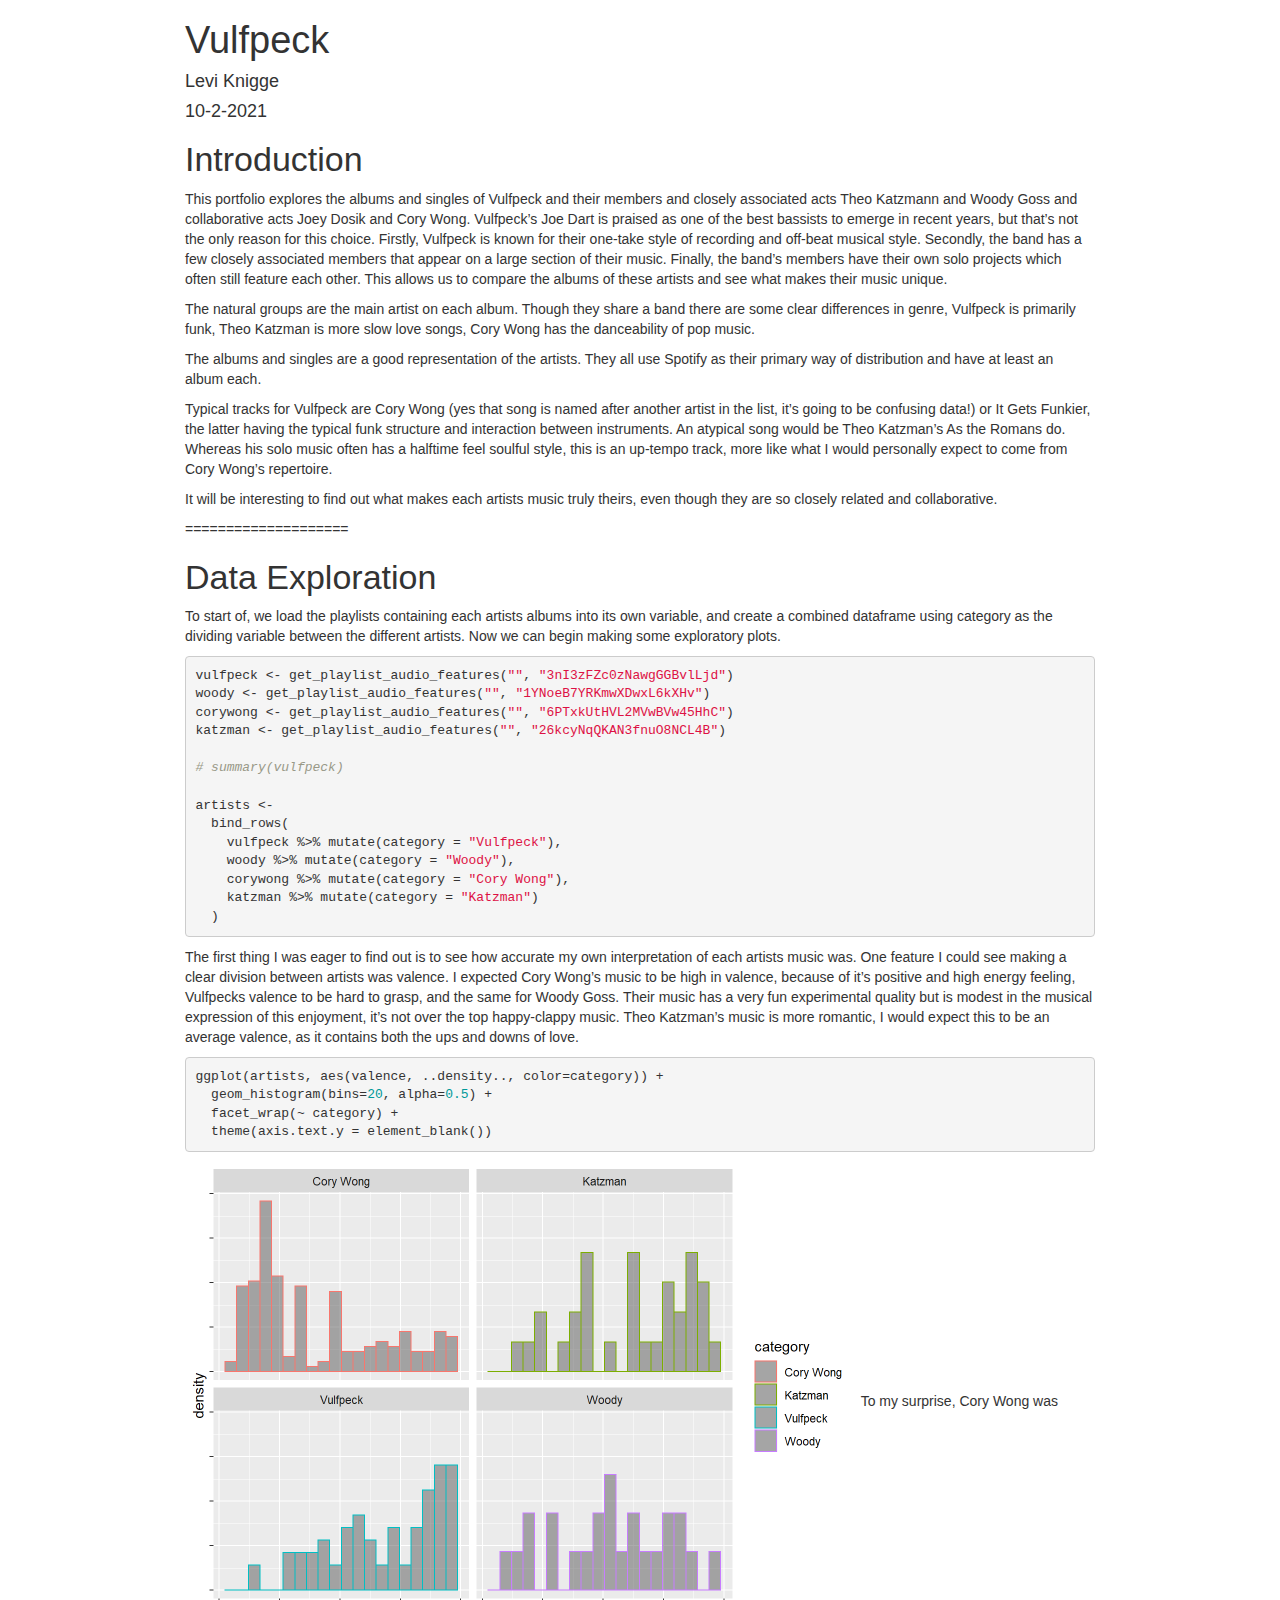
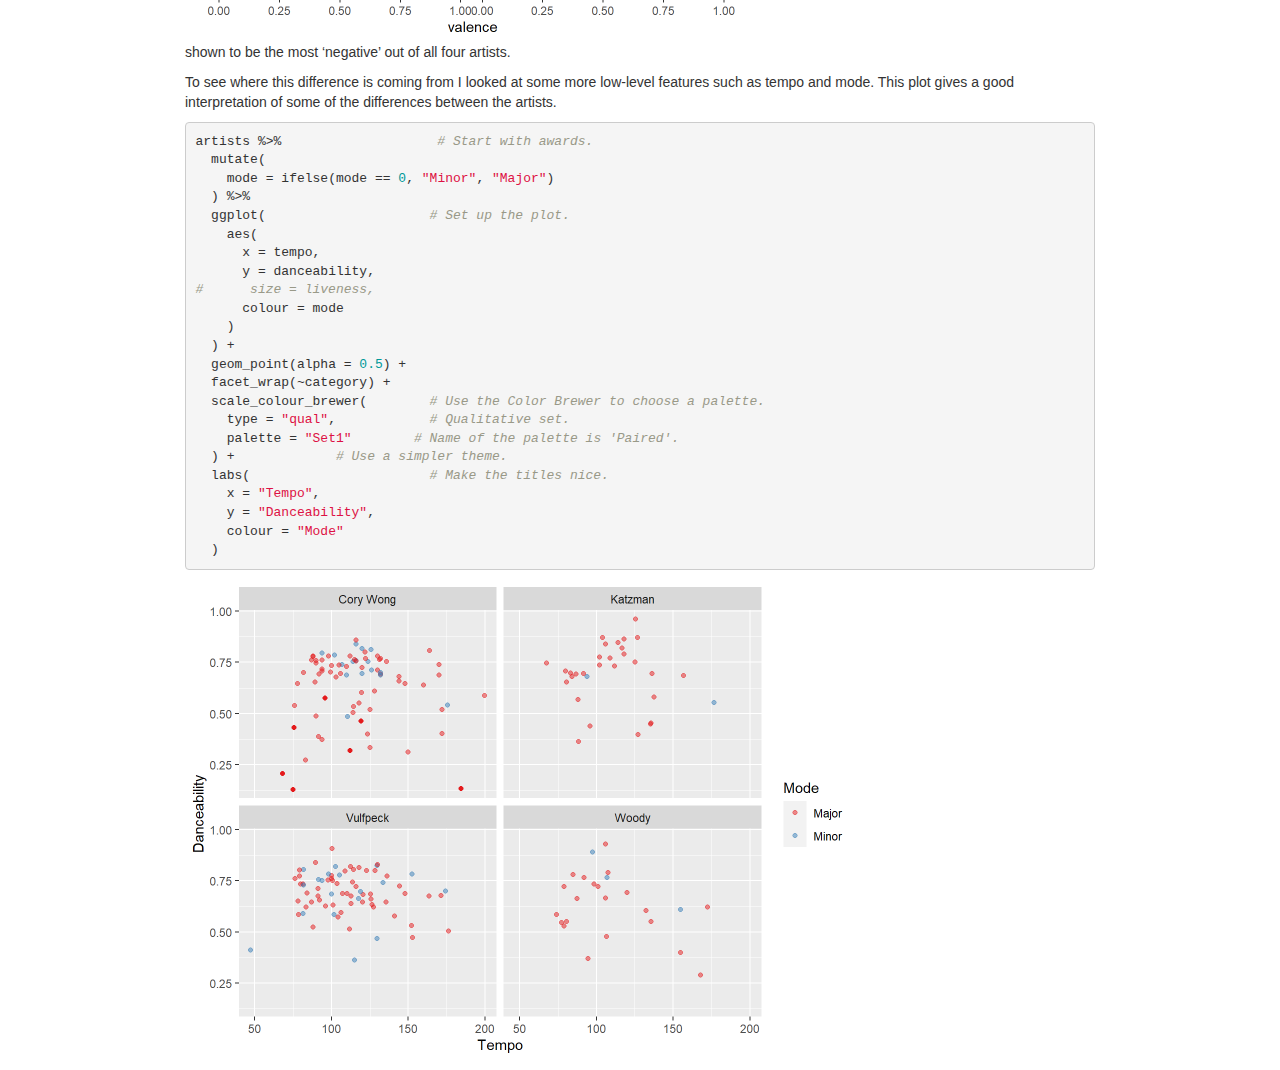
==== commit 0872f546: "Homework 2, First dataexploration" ====
--- a/index.html
+++ b/index.html
@@ -195,110 +195,64 @@
 </div>
 
 
-<div id="test" class="section level2">
-<h2>Test</h2>
-<pre class="r"><code>library(tidyverse)</code></pre>
-<pre><code>## -- Attaching packages --------------------------------------- tidyverse 1.3.0 --</code></pre>
-<pre><code>## v ggplot2 3.3.3     v purrr   0.3.4
-## v tibble  3.0.6     v dplyr   1.0.4
-## v tidyr   1.1.2     v stringr 1.4.0
-## v readr   1.4.0     v forcats 0.5.1</code></pre>
-<pre><code>## -- Conflicts ------------------------------------------ tidyverse_conflicts() --
-## x dplyr::filter() masks stats::filter()
-## x dplyr::lag()    masks stats::lag()</code></pre>
-<pre class="r"><code>library(spotifyr)
-
-
-seventies &lt;- get_playlist_audio_features(&quot;&quot;, &quot;67zYW4wCQezR6AH8EuNZ1Q&quot;)
-zeros &lt;- get_playlist_audio_features(&quot;&quot;, &quot;6dv5FbNRVlQelteqnNDFTe&quot;)
-
-
-decades &lt;-
+<div id="introduction" class="section level1">
+<h1>Introduction</h1>
+<p>This portfolio explores the albums and singles of Vulfpeck and their members and closely associated acts Theo Katzmann and Woody Goss and collaborative acts Joey Dosik and Cory Wong. Vulfpeck’s Joe Dart is praised as one of the best bassists to emerge in recent years, but that’s not the only reason for this choice. Firstly, Vulfpeck is known for their one-take style of recording and off-beat musical style. Secondly, the band has a few closely associated members that appear on a large section of their music. Finally, the band’s members have their own solo projects which often still feature each other. This allows us to compare the albums of these artists and see what makes their music unique.</p>
+<p>The natural groups are the main artist on each album. Though they share a band there are some clear differences in genre, Vulfpeck is primarily funk, Theo Katzman is more slow love songs, Cory Wong has the danceability of pop music.</p>
+<p>The albums and singles are a good representation of the artists. They all use Spotify as their primary way of distribution and have at least an album each.</p>
+<p>Typical tracks for Vulfpeck are Cory Wong (yes that song is named after another artist in the list, it’s going to be confusing data!) or It Gets Funkier, the latter having the typical funk structure and interaction between instruments. An atypical song would be Theo Katzman’s As the Romans do. Whereas his solo music often has a halftime feel soulful style, this is an up-tempo track, more like what I would personally expect to come from Cory Wong’s repertoire.</p>
+<p>It will be interesting to find out what makes each artists music truly theirs, even though they are so closely related and collaborative.</p>
+<p>====================</p>
+<div style="page-break-after: always;"></div>
+</div>
+<div id="data-exploration" class="section level1">
+<h1>Data Exploration</h1>
+<p>To start of, we load the playlists containing each artists albums into its own variable, and create a combined dataframe using category as the dividing variable between the different artists. Now we can begin making some exploratory plots.</p>
+<pre class="r"><code>vulfpeck &lt;- get_playlist_audio_features(&quot;&quot;, &quot;3nI3zFZc0zNawgGGBvlLjd&quot;)
+woody &lt;- get_playlist_audio_features(&quot;&quot;, &quot;1YNoeB7YRKmwXDwxL6kXHv&quot;)
+corywong &lt;- get_playlist_audio_features(&quot;&quot;, &quot;6PTxkUtHVL2MVwBVw45HhC&quot;)
+katzman &lt;- get_playlist_audio_features(&quot;&quot;, &quot;26kcyNqQKAN3fnuO8NCL4B&quot;)
+
+# summary(vulfpeck)
+
+artists &lt;-
   bind_rows(
-    seventies %&gt;% mutate(category = &quot;Seventies&quot;),
-    zeros %&gt;% mutate(category = &quot;Zeros&quot;)
-  )
-
-decades %&gt;%                    # Start with awards.
+    vulfpeck %&gt;% mutate(category = &quot;Vulfpeck&quot;),
+    woody %&gt;% mutate(category = &quot;Woody&quot;),
+    corywong %&gt;% mutate(category = &quot;Cory Wong&quot;),
+    katzman %&gt;% mutate(category = &quot;Katzman&quot;)
+  )</code></pre>
+<p>The first thing I was eager to find out is to see how accurate my own interpretation of each artists music was. One feature I could see making a clear division between artists was valence. I expected Cory Wong’s music to be high in valence, because of it’s positive and high energy feeling, Vulfpecks valence to be hard to grasp, and the same for Woody Goss. Their music has a very fun experimental quality but is modest in the musical expression of this enjoyment, it’s not over the top happy-clappy music. Theo Katzman’s music is more romantic, I would expect this to be an average valence, as it contains both the ups and downs of love.</p>
+<pre class="r"><code>ggplot(artists, aes(valence, ..density.., color=category)) +
+  geom_histogram(bins=20, alpha=0.5) +
+  facet_wrap(~ category) +
+  theme(axis.text.y = element_blank())</code></pre>
+<p><img src="[data-uri]" width="672" /> To my surprise, Cory Wong was shown to be the most ‘negative’ out of all four artists.</p>
+<p>To see where this difference is coming from I looked at some more low-level features such as tempo and mode. This plot gives a good interpretation of some of the differences between the artists.</p>
+<pre class="r"><code>artists %&gt;%                    # Start with awards.
   mutate(
     mode = ifelse(mode == 0, &quot;Minor&quot;, &quot;Major&quot;)
   ) %&gt;%
   ggplot(                     # Set up the plot.
     aes(
-      x = valence,
-      y = energy,
-      size = loudness,
+      x = tempo,
+      y = danceability,
+#      size = liveness,
       colour = mode
     )
   ) +
-  geom_point() +              # Scatter plot.
-  geom_rug(size = 0.1) +      # Add &#39;fringes&#39; to show data distribution.
-  facet_wrap(~category) +     # Separate charts per playlist.
-  scale_x_continuous(         # Fine-tune the x axis.
-    limits = c(0, 1),
-    breaks = c(0, 0.50, 1),   # Use grid-lines for quadrants only.
-    minor_breaks = NULL       # Remove &#39;minor&#39; grid-lines.
-  ) +
-  scale_y_continuous(         # Fine-tune the y axis in the same way.
-    limits = c(0, 1),
-    breaks = c(0, 0.50, 1),
-    minor_breaks = NULL
-  ) +
+  geom_point(alpha = 0.5) +
+  facet_wrap(~category) +
   scale_colour_brewer(        # Use the Color Brewer to choose a palette.
     type = &quot;qual&quot;,            # Qualitative set.
-    palette = &quot;Paired&quot;        # Name of the palette is &#39;Paired&#39;.
-  ) +
-  scale_size_continuous(      # Fine-tune the sizes of each point.
-    trans = &quot;exp&quot;,            # Use an exp transformation to emphasise loud.
-    guide = &quot;none&quot;            # Remove the legend for size.
-  ) +
-  theme_light() +             # Use a simpler theme.
+    palette = &quot;Set1&quot;        # Name of the palette is &#39;Paired&#39;.
+  ) +             # Use a simpler theme.
   labs(                       # Make the titles nice.
-    x = &quot;Valence&quot;,
-    y = &quot;Energy&quot;,
+    x = &quot;Tempo&quot;,
+    y = &quot;Danceability&quot;,
     colour = &quot;Mode&quot;
   )</code></pre>
-<p><img src="[data-uri]" width="672" /></p>
-<pre class="r"><code>decades %&gt;%                    # Start with awards.
-  mutate(
-    mode = ifelse(mode == 0, &quot;Minor&quot;, &quot;Major&quot;)
-  ) %&gt;%
-  ggplot(                     # Set up the plot.
-    aes(
-      x = danceability,
-      y = acousticness,
-      size = loudness,
-      colour = mode
-    )
-  ) +
-  geom_point() +              # Scatter plot.
-  geom_rug(size = 0.1) +      # Add &#39;fringes&#39; to show data distribution.
-  facet_wrap(~category) +     # Separate charts per playlist.
-  scale_x_continuous(         # Fine-tune the x axis.
-    limits = c(0, 1),
-    breaks = c(0, 0.50, 1),   # Use grid-lines for quadrants only.
-    minor_breaks = NULL       # Remove &#39;minor&#39; grid-lines.
-  ) +
-  scale_y_continuous(         # Fine-tune the y axis in the same way.
-    limits = c(0, 1),
-    breaks = c(0, 0.50, 1),
-    minor_breaks = NULL
-  ) +
-  scale_colour_brewer(        # Use the Color Brewer to choose a palette.
-    type = &quot;qual&quot;,            # Qualitative set.
-    palette = &quot;Paired&quot;        # Name of the palette is &#39;Paired&#39;.
-  ) +
-  scale_size_continuous(      # Fine-tune the sizes of each point.
-    trans = &quot;exp&quot;,            # Use an exp transformation to emphasise loud.
-    guide = &quot;none&quot;            # Remove the legend for size.
-  ) +
-  theme_light() +             # Use a simpler theme.
-  labs(                       # Make the titles nice.
-    x = &quot;Dancability&quot;,
-    y = &quot;Acousticness&quot;,
-    colour = &quot;Mode&quot;
-  )</code></pre>
-<p><img src="[data-uri]" width="672" /></p>
+<p><img src="[data-uri]" width="672" /></p>
 </div>
 
 
